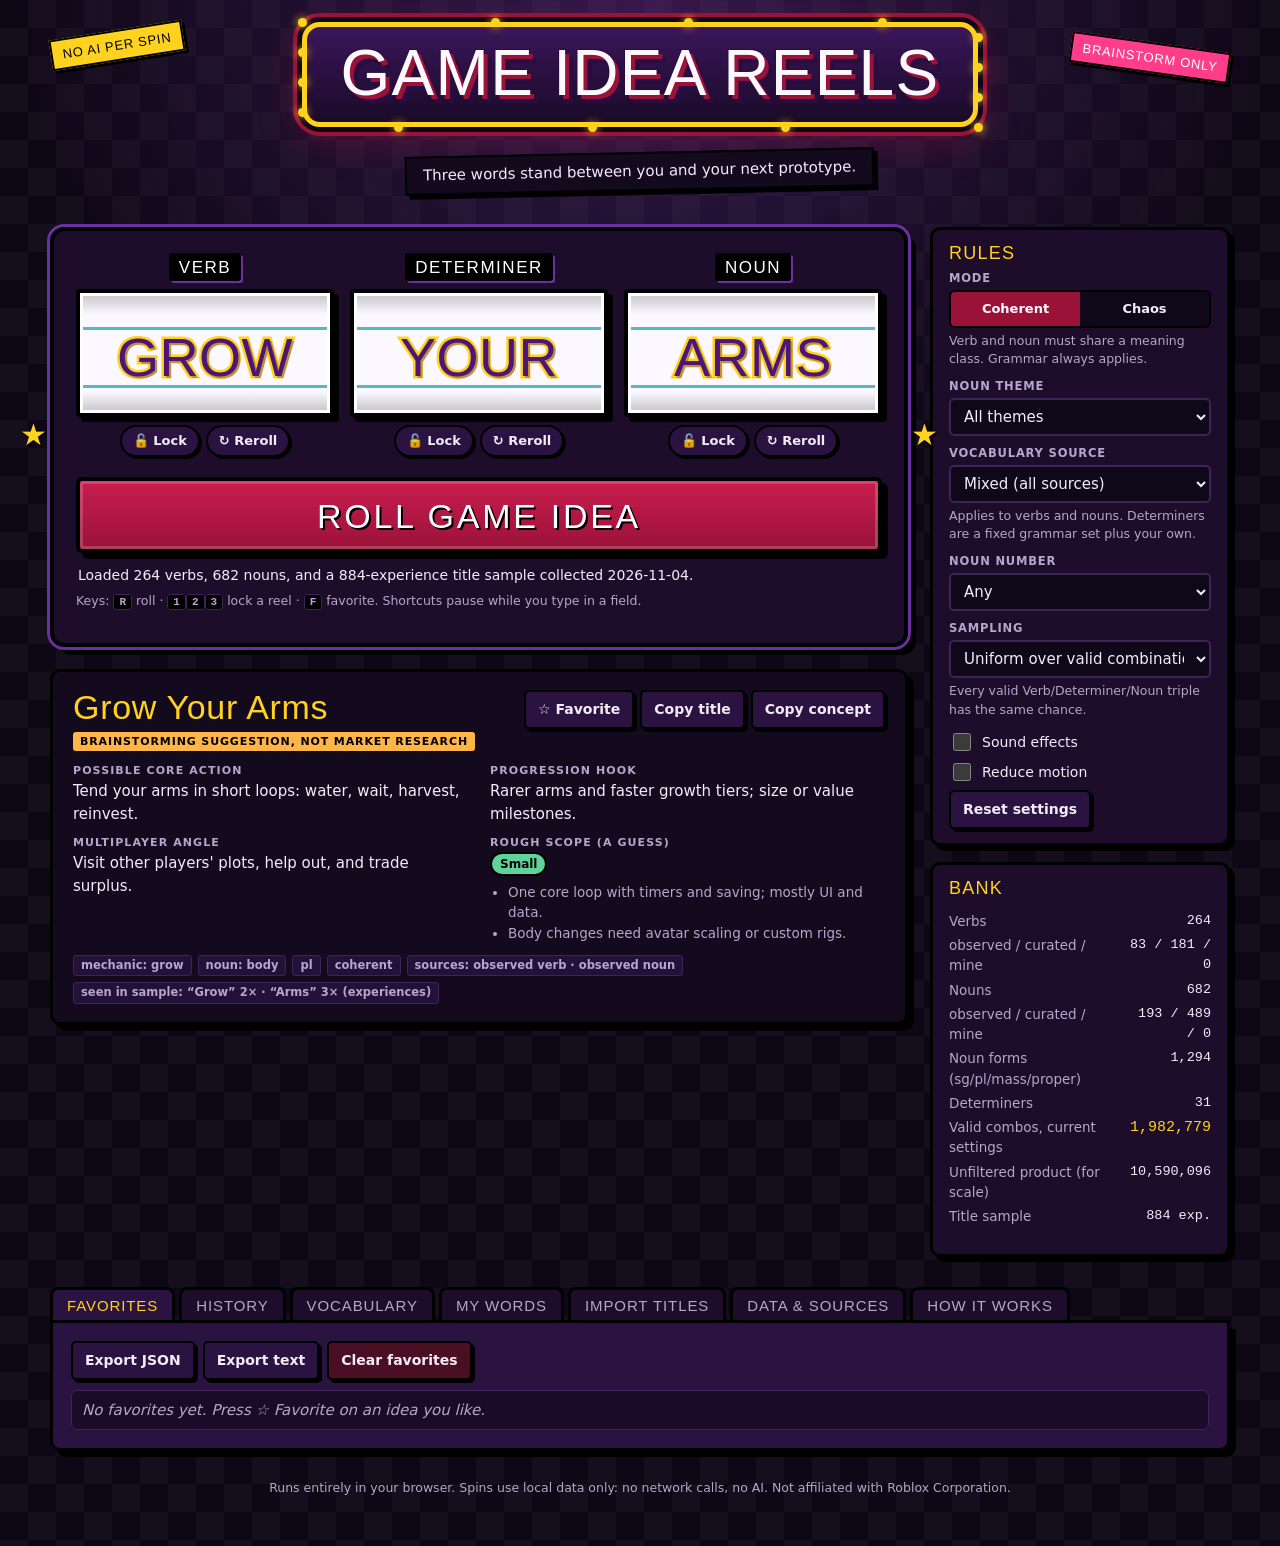
==== studio-tools/game-randomizer/index.html @ 4258e713 "Add Game Idea Reels: Roblox game idea randomizer Self-contained index.html slot machine (Verb / Dete" ====
<!doctype html>
<html lang="en">
<head>
<meta charset="utf-8">
<meta name="viewport" content="width=device-width, initial-scale=1, viewport-fit=cover">
<title>Game Idea Reels</title>
<meta name="claude:viewport-fit-sides" content="cover">
<meta name="description" content="Slot-machine brainstorming tool for Roblox game titles: Verb / Determiner / Noun, with grammar rules and a documented title sample.">
<style>
/* Layout: arcade cabinet — marquee, three ruled-paper reels, roll bar; settings rail beside it; tabbed workbench below. Single dark theme by design. */
:root{
  color-scheme: dark;
  --ink:#0e0716;        /* cabinet black */
  --plum:#1d0d2b;       /* panel */
  --plum-2:#2a1340;     /* raised panel */
  --violet:#6a2fa0;     /* border glow / reel text */
  --crimson:#9b1239;    /* roll button */
  --crimson-hi:#c81d4e;
  --gold:#ffd21f;       /* outline + stars */
  --paper:#fbf8ff;      /* reel paper */
  --rule:#55b8c4;       /* ruled lines */
  --text:#f3ecfb;
  --muted:#b7a5cc;
  --line:#3d2357;
  --ok:#5fd39a; --warn:#ffb547; --bad:#ff6b81;
  --display: Impact, Haettenschweiler, "Arial Narrow Bold", "Franklin Gothic Heavy", "Arial Black", "DejaVu Sans Condensed", sans-serif;
  --body: system-ui, -apple-system, "Segoe UI", Roboto, "Helvetica Neue", Arial, sans-serif;
  --mono: ui-monospace, SFMono-Regular, Menlo, Consolas, "Liberation Mono", monospace;
  --reel-h: 128px;
  --r: 6px;
}
*{box-sizing:border-box}
html,body{background:var(--ink)}
body{
  margin:0;color:var(--text);font:15px/1.5 var(--body);
  background-color:var(--ink);
  background-image:
    radial-gradient(ellipse 70% 45% at 50% 0%, rgba(150,70,220,.28), transparent 70%),
    conic-gradient(from 90deg at 1px 1px, transparent 90deg, transparent 0),
    repeating-conic-gradient(rgba(255,255,255,.028) 0 25%, transparent 0 50%);
  background-size:auto, auto, 56px 56px;
  padding-left:max(16px, env(safe-area-inset-left, 0px));
  padding-right:max(16px, env(safe-area-inset-right, 0px));
  padding-block:0 48px;
}
a{color:var(--gold)}
button,select,input,textarea{font:inherit;color:inherit}
:focus-visible{outline:3px solid var(--gold);outline-offset:2px}
.wrap{max-width:1180px;margin:0 auto}
.sr{position:absolute;width:1px;height:1px;overflow:hidden;clip:rect(0 0 0 0);white-space:nowrap}

/* ---------- marquee ---------- */
.marquee{position:relative;display:grid;justify-items:center;padding-top:22px;gap:10px}
.sign{
  position:relative;display:inline-grid;place-items:center;
  padding:16px 34px 18px;border:5px solid var(--gold);border-radius:18px;
  background:linear-gradient(180deg,#3a1659,#1a0b28);
  box-shadow:0 0 0 5px var(--ink),0 0 0 9px var(--crimson),0 10px 40px rgba(155,18,57,.45);
}
.bulbs{position:absolute;inset:-5px;border-radius:18px;pointer-events:none}
.bulbs i{position:absolute;width:9px;height:9px;border-radius:50%;background:var(--gold);box-shadow:0 0 8px var(--gold);animation:chase 1.2s steps(1) infinite}
.bulbs i:nth-child(odd){animation-delay:.6s}
@keyframes chase{50%{opacity:.25;box-shadow:none}}
.sign h1{
  margin:0;font:400 clamp(30px,6.4vw,64px)/.95 var(--display);letter-spacing:.02em;text-transform:uppercase;text-align:center;
  color:var(--paper);-webkit-text-stroke:2px #2a0d40;paint-order:stroke fill;
  text-shadow:4px 4px 0 var(--crimson),8px 8px 0 #2a0d40;text-wrap:balance;
}
.tagline{
  background:#140a1e;border:2px solid #000;box-shadow:4px 4px 0 #000;transform:rotate(-1.2deg);
  padding:6px 16px;font-size:15px;max-width:min(560px,100%);text-align:center
}
.sticker{
  position:absolute;font:400 13px/1 var(--display);letter-spacing:.06em;text-transform:uppercase;
  padding:7px 10px;border:2px solid #000;box-shadow:3px 3px 0 #000;color:#000;white-space:nowrap
}
.sticker.s1{left:0;top:30px;background:var(--gold);transform:rotate(-9deg)}
.sticker.s2{right:0;top:42px;background:#ff3d8b;color:#fff;transform:rotate(8deg)}
@media (max-width:760px){.sticker{display:none}}

/* ---------- main grid ---------- */
.main{display:grid;grid-template-columns:minmax(0,1fr) 300px;gap:22px;margin-top:22px;align-items:start}
@media (max-width:960px){.main{grid-template-columns:minmax(0,1fr)}}

.cabinet{
  position:relative;background:var(--plum);border:4px solid #000;border-radius:14px;
  box-shadow:0 0 0 3px var(--violet),8px 8px 0 #000;padding:22px 22px 20px;
}
.cabinet::before,.cabinet::after{content:"★";position:absolute;top:44%;font-size:30px;color:var(--gold);text-shadow:2px 2px 0 #000}
.cabinet::before{left:-34px}.cabinet::after{right:-34px}
@media (max-width:1060px){.cabinet::before,.cabinet::after{display:none}}

.reels{display:grid;grid-template-columns:repeat(3,minmax(0,1fr));gap:16px}
.reel{display:grid;gap:8px;min-width:0}
.reel-label{
  justify-self:center;font:400 17px/1 var(--display);letter-spacing:.09em;text-transform:uppercase;
  background:#000;color:#fff;padding:6px 10px 5px;border-radius:3px;box-shadow:2px 2px 0 var(--violet)
}
.window{
  position:relative;height:var(--reel-h);overflow:hidden;border:4px solid #000;border-radius:4px;
  background:
    linear-gradient(180deg,rgba(0,0,0,.22),transparent 18%,transparent 82%,rgba(0,0,0,.22)),
    linear-gradient(180deg,transparent calc(30% - 1.5px),var(--rule) calc(30% - 1.5px),var(--rule) calc(30% + 1.5px),transparent calc(30% + 1.5px),
                           transparent calc(78% - 1.5px),var(--rule) calc(78% - 1.5px),var(--rule) calc(78% + 1.5px),transparent calc(78% + 1.5px)),
    var(--paper);
  box-shadow:inset 0 0 0 3px #fff,5px 5px 0 #000;
}
.window.locked{box-shadow:inset 0 0 0 3px var(--gold),5px 5px 0 #000}
.strip{will-change:transform}
.cell{height:var(--reel-h);display:grid;place-items:center;padding:6px 10px;text-align:center;overflow:hidden}
.word{
  display:block;max-width:100%;font:400 52px/1 var(--display);text-transform:uppercase;letter-spacing:.01em;
  color:#4b1677;-webkit-text-stroke:5px var(--gold);paint-order:stroke fill;
  text-shadow:2px 2px 0 rgba(75,22,119,.35);overflow-wrap:break-word;text-wrap:balance
}
.cell.filler .word{white-space:nowrap;overflow:hidden;text-overflow:ellipsis;font-size:34px;filter:blur(.6px);opacity:.85}
.cell .note{display:block;font:600 11px/1.2 var(--body);color:#6b5a80;margin-top:4px;-webkit-text-stroke:0;letter-spacing:.04em;text-transform:uppercase}
.window.landed{animation:land .32s ease-out}
@keyframes land{30%{transform:translateY(5px)}100%{transform:none}}
.reel-tools{display:flex;gap:6px;justify-content:center;flex-wrap:wrap}
.chip-btn{
  display:inline-flex;align-items:center;gap:6px;cursor:pointer;
  background:var(--plum-2);border:2px solid #000;border-radius:999px;padding:4px 11px;font-size:13px;font-weight:600;
  box-shadow:2px 2px 0 #000
}
.chip-btn:hover:not(:disabled){background:#3a1b57}
.chip-btn[aria-pressed="true"]{background:var(--gold);color:#000}
.chip-btn:disabled{opacity:.45;cursor:not-allowed}

.roll{
  margin-top:20px;width:100%;cursor:pointer;
  font:400 clamp(22px,3.4vw,34px)/1 var(--display);letter-spacing:.08em;text-transform:uppercase;color:#fff;
  background:linear-gradient(180deg,var(--crimson-hi),var(--crimson));border:4px solid #000;border-radius:6px;
  padding:18px 12px 16px;box-shadow:inset 0 0 0 3px rgba(255,255,255,.18),6px 6px 0 #000;
  text-shadow:2px 2px 0 #000;transition:transform .08s
}
.roll:hover:not(:disabled){filter:brightness(1.1)}
.roll:active:not(:disabled){transform:translate(3px,3px);box-shadow:inset 0 0 0 3px rgba(255,255,255,.18),3px 3px 0 #000}
.roll:disabled{cursor:not-allowed;filter:grayscale(.5) brightness(.8)}
.roll.busy{animation:pulse .5s ease-in-out infinite alternate}
@keyframes pulse{to{filter:brightness(1.25)}}
.status{min-height:1.5em;margin:12px 2px 0;font-size:14px}
.status.problem{color:var(--warn)}
.status .why{color:var(--muted)}
.hint{color:var(--muted);font-size:12.5px;margin-top:6px}
kbd{font:600 11px var(--mono);background:#000;border:1px solid var(--line);border-radius:3px;padding:1px 5px}

@media (max-width:640px){
  :root{--reel-h:92px}
  .reels{grid-template-columns:minmax(0,1fr);gap:12px}
  .reel{grid-template-columns:auto minmax(0,1fr);align-items:center;column-gap:10px}
  .reel-label{grid-row:1/3;writing-mode:vertical-rl;transform:rotate(180deg);padding:10px 5px}
  .word{font-size:40px}
  .cabinet{padding:16px 14px}
}

/* ---------- concept card ---------- */
.card{
  margin-top:22px;background:#140a1e;border:3px solid #000;border-radius:10px;box-shadow:6px 6px 0 #000;padding:18px 20px;
}
.card-head{display:flex;gap:12px;align-items:flex-start;justify-content:space-between;flex-wrap:wrap}
.card h2{margin:0;font:400 clamp(24px,3.4vw,34px)/1.05 var(--display);letter-spacing:.02em;color:var(--gold);text-wrap:balance;min-width:0;overflow-wrap:anywhere}
.flag{display:inline-block;font:700 11px/1 var(--body);letter-spacing:.08em;text-transform:uppercase;color:#000;background:var(--warn);padding:4px 7px;border-radius:3px;margin-top:6px}
.actions{display:flex;gap:6px;flex-wrap:wrap}
.btn{
  cursor:pointer;background:var(--plum-2);border:2px solid #000;border-radius:5px;padding:7px 12px;font-weight:600;font-size:14px;box-shadow:3px 3px 0 #000
}
.btn:hover:not(:disabled){background:#3a1b57}
.btn:disabled{opacity:.5;cursor:not-allowed}
.btn.primary{background:var(--gold);color:#000}
.btn.danger{background:#4a0f22}
.btn[aria-pressed="true"]{background:var(--gold);color:#000}
.concept{display:grid;grid-template-columns:repeat(2,minmax(0,1fr));gap:12px 22px;margin:14px 0 0}
.concept div{min-width:0}
.concept dt{font:700 11px/1 var(--body);letter-spacing:.1em;text-transform:uppercase;color:var(--muted);margin-bottom:4px}
.concept dd{margin:0}
.scope-pill{display:inline-block;font:700 12px/1 var(--body);padding:4px 8px;border-radius:999px;border:2px solid #000;color:#000;margin-right:6px}
.scope-Small{background:var(--ok)}.scope-Medium{background:var(--warn)}.scope-Large{background:var(--bad)}
.concept ul{margin:6px 0 0;padding-left:18px;color:var(--muted);font-size:13.5px}
.tags{display:flex;gap:6px;flex-wrap:wrap;margin-top:12px}
.tag{font:600 11.5px/1 var(--body);padding:4px 7px;border-radius:3px;background:#24113a;border:1px solid var(--line);color:var(--muted)}
@media (max-width:640px){.concept{grid-template-columns:minmax(0,1fr)}}

/* ---------- side rail ---------- */
.rail{display:grid;gap:16px}
.panel{background:var(--plum);border:3px solid #000;border-radius:10px;box-shadow:5px 5px 0 #000;padding:14px 16px}
.panel h3{margin:0 0 10px;font:400 18px/1 var(--display);letter-spacing:.07em;text-transform:uppercase;color:var(--gold)}
.field{display:grid;gap:4px;margin-bottom:11px}
.field label,.field .lbl{font:700 11.5px/1.2 var(--body);letter-spacing:.07em;text-transform:uppercase;color:var(--muted)}
select,input[type=search],input[type=text],textarea{
  width:100%;background:#0f0818;border:2px solid var(--line);border-radius:5px;padding:7px 9px
}
textarea{font:13px/1.45 var(--mono);resize:vertical}
.seg{display:grid;grid-template-columns:1fr 1fr;border:2px solid #000;border-radius:6px;overflow:hidden}
.seg button{cursor:pointer;background:#0f0818;border:0;padding:7px 6px;font-weight:700;font-size:13px}
.seg button[aria-pressed="true"]{background:var(--crimson);color:#fff}
.check{display:flex;gap:8px;align-items:center;font-size:14px;margin-bottom:6px}
.check input{width:18px;height:18px;accent-color:var(--gold)}
.small{font-size:12.5px;color:var(--muted)}
.stats{display:grid;grid-template-columns:auto 1fr;gap:4px 12px;font-size:13.5px;font-variant-numeric:tabular-nums}
.stats dt{color:var(--muted)}
.stats dd{margin:0;text-align:right;font-family:var(--mono)}
.stats .big{font-size:15px;color:var(--gold)}
.notice{border-left:4px solid var(--warn);background:#2a1a10;padding:8px 10px;border-radius:4px;font-size:13px;margin-top:10px}
.notice.info{border-color:var(--rule);background:#0f2026}

/* ---------- workbench tabs ---------- */
.bench{margin-top:30px}
.tabs{display:flex;gap:4px;flex-wrap:wrap;border-bottom:3px solid #000}
.tabs button{
  cursor:pointer;background:var(--plum);border:3px solid #000;border-bottom:0;border-radius:8px 8px 0 0;
  padding:8px 14px 7px;font:400 15px/1 var(--display);letter-spacing:.06em;text-transform:uppercase;color:var(--muted)
}
.tabs button[aria-selected="true"]{background:var(--plum-2);color:var(--gold)}
.tabpanel{background:var(--plum-2);border:3px solid #000;border-top:0;border-radius:0 0 10px 10px;padding:18px;box-shadow:6px 6px 0 #000}
.tabpanel h4{margin:16px 0 8px;font:400 17px/1.1 var(--display);letter-spacing:.05em;text-transform:uppercase;color:var(--gold)}
.tabpanel h4:first-child{margin-top:0}
.tabpanel p{max-width:72ch}
.row{display:flex;gap:8px;flex-wrap:wrap;align-items:center}
.list{list-style:none;margin:10px 0 0;padding:0;display:grid;gap:6px}
.list li{display:flex;gap:10px;align-items:center;justify-content:space-between;background:#1a0c29;border:1px solid var(--line);border-radius:6px;padding:8px 10px;flex-wrap:wrap}
.list .t{font:400 18px/1.15 var(--display);letter-spacing:.02em;min-width:0;overflow-wrap:anywhere}
.list .meta{font-size:12px;color:var(--muted)}
.empty{color:var(--muted);font-style:italic}
.tablewrap{overflow-x:auto;margin-top:10px;border:1px solid var(--line);border-radius:6px}
table{border-collapse:collapse;width:100%;font-size:13.5px}
th,td{text-align:left;padding:6px 9px;border-bottom:1px solid var(--line);vertical-align:top}
th{position:sticky;top:0;background:#1a0c29;font-size:11.5px;letter-spacing:.07em;text-transform:uppercase;color:var(--muted)}
td.num{text-align:right;font-variant-numeric:tabular-nums;font-family:var(--mono)}
.badge{display:inline-block;font:700 10.5px/1 var(--body);letter-spacing:.06em;text-transform:uppercase;padding:3px 6px;border-radius:3px;border:1px solid #000;white-space:nowrap}
.b-observed{background:var(--rule);color:#000}
.b-curated{background:#cdb8ff;color:#000}
.b-custom{background:#ff8fc0;color:#000}
details summary{cursor:pointer;color:var(--gold)}
details ol{margin:6px 0;padding-left:20px;font-size:12.5px;color:var(--muted)}
.grid3{display:grid;grid-template-columns:repeat(3,minmax(0,1fr));gap:14px}
@media (max-width:820px){.grid3{grid-template-columns:minmax(0,1fr)}}
.mono{font-family:var(--mono);font-size:12.5px}
pre.mono{white-space:pre-wrap;background:#0f0818;border:1px solid var(--line);border-radius:6px;padding:10px;overflow-x:auto;margin:8px 0}
.kv{display:grid;grid-template-columns:minmax(120px,auto) minmax(0,1fr);gap:4px 14px;font-size:14px}
.kv dt{color:var(--muted)}
.kv dd{margin:0;min-width:0;overflow-wrap:anywhere}

dialog{background:var(--plum-2);color:var(--text);border:3px solid #000;border-radius:10px;box-shadow:8px 8px 0 #000;width:min(720px,calc(100vw - 32px));padding:18px}
dialog::backdrop{background:rgba(5,2,10,.7)}
.toast{
  position:fixed;left:50%;bottom:calc(18px + env(safe-area-inset-bottom,0px));transform:translateX(-50%);
  background:var(--gold);color:#000;font-weight:700;padding:9px 16px;border:3px solid #000;border-radius:6px;box-shadow:4px 4px 0 #000;z-index:20;max-width:calc(100vw - 32px)
}
footer{margin-top:28px;color:var(--muted);font-size:12.5px;text-align:center}

@media (prefers-reduced-motion: reduce){
  .bulbs i,.roll.busy,.window.landed{animation:none}
}
body.reduce-motion .bulbs i,body.reduce-motion .roll.busy,body.reduce-motion .window.landed{animation:none}
</style>
</head>
<body>
<div class="wrap">

<header class="marquee">
  <span class="sticker s1">No AI per spin</span>
  <span class="sticker s2">Brainstorm only</span>
  <div class="sign">
    <div class="bulbs" id="bulbs" aria-hidden="true"></div>
    <h1>Game Idea Reels</h1>
  </div>
  <p class="tagline">Three words stand between you and your next prototype.</p>
</header>

<div class="main">
  <section aria-labelledby="machine-h">
    <h2 id="machine-h" class="sr">Slot machine</h2>
    <div class="cabinet">
      <div class="reels" id="reels"></div>
      <button class="roll" id="roll" type="button">Roll game idea</button>
      <p class="status" id="status" role="status" aria-live="polite"></p>
      <p class="hint">Keys: <kbd>R</kbd> roll · <kbd>1</kbd><kbd>2</kbd><kbd>3</kbd> lock a reel · <kbd>F</kbd> favorite. Shortcuts pause while you type in a field.</p>
    </div>

    <article class="card" id="card" aria-labelledby="idea-title">
      <div class="card-head">
        <div style="min-width:0">
          <h2 id="idea-title">—</h2>
          <span class="flag">Brainstorming suggestion, not market research</span>
        </div>
        <div class="actions">
          <button class="btn" id="fav" type="button" aria-pressed="false">☆ Favorite</button>
          <button class="btn" id="copy-title" type="button">Copy title</button>
          <button class="btn" id="copy-card" type="button">Copy concept</button>
        </div>
      </div>
      <dl class="concept" id="concept"></dl>
      <div class="tags" id="tags"></div>
    </article>
  </section>

  <aside class="rail" aria-label="Settings">
    <div class="panel">
      <h3>Rules</h3>
      <div class="field">
        <span class="lbl" id="mode-l">Mode</span>
        <div class="seg" role="group" aria-labelledby="mode-l">
          <button type="button" id="mode-coherent" aria-pressed="true">Coherent</button>
          <button type="button" id="mode-chaos" aria-pressed="false">Chaos</button>
        </div>
        <span class="small" id="mode-help"></span>
      </div>
      <div class="field">
        <label for="f-theme">Noun theme</label>
        <select id="f-theme"></select>
      </div>
      <div class="field">
        <label for="f-source">Vocabulary source</label>
        <select id="f-source">
          <option value="mixed">Mixed (all sources)</option>
          <option value="observed">Observed in title sample</option>
          <option value="curated">Curated only</option>
          <option value="custom">My words only</option>
        </select>
        <span class="small">Applies to verbs and nouns. Determiners are a fixed grammar set plus your own.</span>
      </div>
      <div class="field">
        <label for="f-number">Noun number</label>
        <select id="f-number">
          <option value="any">Any</option>
          <option value="sg">Singular (incl. proper names)</option>
          <option value="pl">Plural</option>
          <option value="mass">Uncountable (mass)</option>
        </select>
      </div>
      <div class="field">
        <label for="f-weight">Sampling</label>
        <select id="f-weight">
          <option value="uniform">Uniform over valid combinations</option>
          <option value="observed">Weighted by observed frequency</option>
        </select>
        <span class="small" id="weight-help"></span>
      </div>
      <label class="check"><input type="checkbox" id="f-sound"> Sound effects</label>
      <label class="check"><input type="checkbox" id="f-motion"> Reduce motion</label>
      <button class="btn" id="reset" type="button">Reset settings</button>
      <div id="lock-notes"></div>
    </div>

    <div class="panel">
      <h3>Bank</h3>
      <dl class="stats" id="stats"></dl>
    </div>
  </aside>
</div>

<section class="bench" aria-label="Workbench">
  <div class="tabs" role="tablist" id="tabs">
    <button role="tab" type="button" id="tab-favorites" aria-controls="p-favorites" aria-selected="true">Favorites</button>
    <button role="tab" type="button" id="tab-history" aria-controls="p-history" aria-selected="false">History</button>
    <button role="tab" type="button" id="tab-vocab" aria-controls="p-vocab" aria-selected="false">Vocabulary</button>
    <button role="tab" type="button" id="tab-words" aria-controls="p-words" aria-selected="false">My words</button>
    <button role="tab" type="button" id="tab-import" aria-controls="p-import" aria-selected="false">Import titles</button>
    <button role="tab" type="button" id="tab-data" aria-controls="p-data" aria-selected="false">Data &amp; sources</button>
    <button role="tab" type="button" id="tab-rules" aria-controls="p-rules" aria-selected="false">How it works</button>
  </div>

  <div class="tabpanel" role="tabpanel" id="p-favorites" aria-labelledby="tab-favorites">
    <div class="row">
      <button class="btn" type="button" id="exp-fav-json">Export JSON</button>
      <button class="btn" type="button" id="exp-fav-txt">Export text</button>
      <button class="btn danger" type="button" id="clear-fav">Clear favorites</button>
    </div>
    <ul class="list" id="fav-list"></ul>
  </div>

  <div class="tabpanel" role="tabpanel" id="p-history" aria-labelledby="tab-history" hidden>
    <div class="row"><button class="btn danger" type="button" id="clear-hist">Clear history</button><span class="small">Keeps your last 40 rolls.</span></div>
    <ul class="list" id="hist-list"></ul>
  </div>

  <div class="tabpanel" role="tabpanel" id="p-vocab" aria-labelledby="tab-vocab" hidden>
    <div class="row">
      <input type="search" id="v-search" placeholder="Search words, classes, themes…" aria-label="Search vocabulary" style="max-width:320px">
      <select id="v-reel" aria-label="Reel" style="max-width:160px">
        <option value="all">All reels</option><option value="verb">Verbs</option><option value="det">Determiners</option><option value="noun">Nouns</option>
      </select>
      <select id="v-src" aria-label="Source" style="max-width:180px">
        <option value="all">All sources</option><option value="observed">Observed</option><option value="curated">Curated</option><option value="custom">My words</option>
      </select>
      <span class="small" id="v-count"></span>
    </div>
    <div class="tablewrap" style="max-height:560px;overflow:auto">
      <table>
        <thead><tr><th>Word</th><th>Reel</th><th>Source</th><th>Grammar &amp; tags</th><th>Seen in</th></tr></thead>
        <tbody id="v-body"></tbody>
      </table>
    </div>
  </div>

  <div class="tabpanel" role="tabpanel" id="p-words" aria-labelledby="tab-words" hidden>
    <p>One entry per line. A plain word works. Add <span class="mono">|</span>-separated options to control grammar. A line with the same text as a built-in entry replaces that entry's rules, which is how you edit the built-in rules.</p>
    <div class="grid3">
      <div class="field"><label for="c-verbs">Verbs</label><textarea id="c-verbs" rows="9" placeholder="Juggle | o=item,food&#10;Escape From | p=from | o=place"></textarea></div>
      <div class="field"><label for="c-dets">Determiners</label><textarea id="c-dets" rows="9" placeholder="Seven | n=pl&#10;Every Single | n=sg"></textarea></div>
      <div class="field"><label for="c-nouns">Nouns</label><textarea id="c-nouns" rows="9" placeholder="Llama Farm | c=business,place | t=animals&#10;Cactus | pl=Cacti | c=plant&#10;Hour | an&#10;Mars | k=p | c=place"></textarea></div>
    </div>
    <div class="row">
      <button class="btn primary" type="button" id="c-save">Save my words</button>
      <button class="btn" type="button" id="c-export">Export word bank JSON</button>
      <label class="btn" for="c-import-file" style="display:inline-block">Import word bank JSON</label>
      <input type="file" id="c-import-file" accept=".json,application/json" class="sr">
      <button class="btn danger" type="button" id="c-clear">Clear my words</button>
    </div>
    <div id="c-report"></div>
    <h4>Line options</h4>
    <div class="tablewrap"><table>
      <thead><tr><th>Reel</th><th>Option</th><th>Meaning</th><th>Example</th></tr></thead>
      <tbody>
        <tr><td>Verb</td><td class="mono">o=</td><td>Noun classes the verb makes sense with (Coherent mode). Default: any.</td><td class="mono">Feed | o=animal,monster</td></tr>
        <tr><td>Verb</td><td class="mono">p=</td><td>Preposition already inside the phrase (shown in the browser).</td><td class="mono">Escape From | p=from</td></tr>
        <tr><td>Verb</td><td class="mono">m=</td><td>Concept-card mechanic (see How it works).</td><td class="mono">Bake | m=cook</td></tr>
        <tr><td>Det.</td><td class="mono">n=</td><td>Noun numbers it accepts: sg, pl, mass. Default: sg,pl,mass.</td><td class="mono">Seven | n=pl</td></tr>
        <tr><td>Noun</td><td class="mono">c=</td><td>Semantic classes. Default: any (fits every verb).</td><td class="mono">Kraken | c=monster</td></tr>
        <tr><td>Noun</td><td class="mono">k=</td><td>Kind: c count (default), m mass, p proper name, pl plural-only.</td><td class="mono">Lava | k=m</td></tr>
        <tr><td>Noun</td><td class="mono">pl=</td><td>Irregular plural.</td><td class="mono">Goose | pl=Geese</td></tr>
        <tr><td>Noun</td><td class="mono">d=</td><td>Only these determiners (keys, e.g. the, none, your).</td><td class="mono">Moon | k=p | d=the</td></tr>
        <tr><td>Noun</td><td class="mono">an / a</td><td>Force "An" or "A" when spelling misleads.</td><td class="mono">Hour | an</td></tr>
        <tr><td>Noun</td><td class="mono">t=</td><td>Themes for the theme filter.</td><td class="mono">Taco | t=food</td></tr>
      </tbody>
    </table></div>
  </div>

  <div class="tabpanel" role="tabpanel" id="p-import" aria-labelledby="tab-import" hidden>
    <p>Load a CSV of Roblox experience titles to find candidate words. Titles alone can't tell a verb from a noun, so every candidate waits for your review before it joins <b>My words</b>.</p>
    <div class="kv">
      <dt>Required column</dt><dd class="mono">title</dd>
      <dt>Optional columns</dt><dd class="mono">universe_id, place_id, playing, visits, source, collected_at, url</dd>
      <dt>Duplicates</dt><dd>Rows are merged by <span class="mono">universe_id</span>; rows without one fall back to the title in lowercase with symbols removed.</dd>
    </div>
<pre class="mono">title,universe_id,playing,source,collected_at
"Example Farm Simulator",1234567890,1500,format-example,2026-11-04
"Example Tower Escape",,,"format-example",2026-11-04</pre>
    <p class="small">The rows above show the format only. They are not real experiences. A collector JSON file (<span class="mono">game-idea-reels/observed-sample@1</span>) is also accepted and can replace the built-in observed sample.</p>
    <div class="row">
      <label class="btn" for="i-file">Choose CSV or JSON file</label>
      <input type="file" id="i-file" accept=".csv,.json,text/csv,application/json" class="sr">
      <span class="small">or paste CSV below</span>
    </div>
    <textarea id="i-paste" rows="5" aria-label="Paste CSV" placeholder="title,universe_id&#10;..." style="margin-top:8px"></textarea>
    <div class="row" style="margin-top:8px"><button class="btn primary" type="button" id="i-parse">Find candidate words</button></div>
    <div id="i-out"></div>
  </div>

  <div class="tabpanel" role="tabpanel" id="p-data" aria-labelledby="tab-data" hidden>
    <div id="data-out"></div>
  </div>

  <div class="tabpanel" role="tabpanel" id="p-rules" aria-labelledby="tab-rules" hidden>
    <div id="rules-out"></div>
  </div>
</section>

<footer>Runs entirely in your browser. Spins use local data only: no network calls, no AI. Not affiliated with Roblox Corporation.</footer>
</div>

<dialog id="dlg" aria-labelledby="dlg-h">
  <h3 id="dlg-h" style="margin:0 0 10px;font:400 20px/1 var(--display);letter-spacing:.05em;text-transform:uppercase;color:var(--gold)">Export</h3>
  <textarea id="dlg-text" rows="14" readonly aria-label="Export contents"></textarea>
  <div class="row" style="margin-top:10px;justify-content:flex-end">
    <button class="btn" type="button" id="dlg-copy">Copy</button>
    <button class="btn" type="button" id="dlg-dl">Download file</button>
    <button class="btn primary" type="button" id="dlg-close">Close</button>
  </div>
  <p class="small" style="margin:8px 0 0">Downloads work when the page is opened from a file or a normal website. Some embedded previews block them; use Copy there.</p>
</dialog>
<div class="toast" id="toast" hidden></div>

<!-- Observed title sample. Replace with collector/embed.py; do not hand-edit. -->
<script id="sample-data" type="application/json">{"format":"game-idea-reels/sample@1","collected_at":"2026-11-04T03:27:08+00:00","collection_started_at":"2026-11-04T03:26:37+00:00","method":"All non-empty Discover sorts returned by explore-api get-sorts for one anonymous session (default device/country), paged until no next token. Sponsored placements removed. Deduplicated by universe ID. Details added from games.roblox.com/v1/games.","sources":[{"name":"Roblox Discover sorts (explore-api get-sorts, undocumented)","url":"https://apis.roblox.com/explore-api/v1/get-sorts"},{"name":"Roblox Games API v1 (legacy)","url":"https://games.roblox.com/v1/games"}],"metrics":{"chart_player_count":"current players reported by the chart at collection time (snapshot)","playing":"current players reported by Games API at enrichment time (snapshot)","visits":"all-time total visits; NOT current popularity"},"sponsored_skipped":0,"sorts":[{"sortId":"top-trending","name":"Top Trending","games":99},{"sortId":"up-and-coming","name":"Up-and-Coming","games":96},{"sortId":"top-playing-now","name":"Top Playing Now","games":99},{"sortId":"fun-with-friends","name":"Fun with Friends","games":87},{"sortId":"top-revisited","name":"Top Revisited","games":90},{"sortId":"top-earning","name":"Top Earning","games":96},{"sortId":"top-paid-access","name":"Top Paid Access","games":78},{"sortId":"top-rated","name":"Top Rated","games":100},{"sortId":"most-popular","name":"Most Popular","games":98},{"sortId":"trending-music-experiences","name":"Trending Music Experiences","games":16},{"sortId":"trending-in-rpg","name":"Trending in RPG","games":29},{"sortId":"trending-in-sports-and-racing","name":"Trending in Sports & Racing","games":30},{"sortId":"trending-in-shooter","name":"Trending in Shooter","games":28},{"sortId":"trending-in-action","name":"Trending in Action","games":48},{"sortId":"trending-in-adventure","name":"Trending in Adventure","games":30},{"sortId":"trending-in-entertainment","name":"Trending in Entertainment","games":27},{"sortId":"trending-in-obby-and-platformer","name":"Trending in Obby & Platformer","games":29},{"sortId":"trending-in-party-and-casual","name":"Trending in Party & Casual","games":29},{"sortId":"trending-in-puzzle","name":"Trending in Puzzle","games":28},{"sortId":"trending-in-roleplay-and-avatar-sim","name":"Trending in Roleplay & Avatar Sim","games":29},{"sortId":"trending-in-shopping","name":"Trending in Shopping","games":29},{"sortId":"trending-in-simulation","name":"Trending in Simulation","games":92},{"sortId":"trending-in-strategy","name":"Trending in Strategy","games":30},{"sortId":"trending-in-survival","name":"Trending in Survival","games":40},{"sortId":"more-when-you-subscribe","name":"More When You Subscribe","games":93},{"sortId":"learning-and-explore","name":"Learn & Explore","games":58}],"fields":["universe_id","title","playing","visits","genre","charts[sortIndex,rank]","root_place_id"],"rows":[[10563114921,"Steal An Egg",512141,10357154885,"Simulation",[[2,1],[5,14],[8,8],[21,64]],107778070777162],[1686885941,"Brookhaven 🏡RP",234236,89194842368,"Roleplay & Avatar Sim",[[2,2],[3,14],[8,25],[19,21]],4924922222],[994732206,"[🎃] Blox Fruits",165867,65259868336,"RPG",[[2,3],[4,16],[5,3],[8,9],[10,1]],2753915549],[66654135,"Murder Mystery 2",147754,32066692506,"Survival",[[2,4],[3,38],[5,8],[8,5],[23,22]],142823291],[383310974,"[🎃] Adopt Me!",111459,45314496277,"Roleplay & Avatar Sim",[[2,5],[4,31],[5,6],[8,6],[19,19],[24,1]],920587237],[10765288803,"Break and Steal an Egg",94537,336719210,"Simulation",[[2,6],[7,100],[21,91]],114326934417838],[6035872082,"RIVALS",90710,19135286313,"Shooter",[[2,7],[4,78],[5,2],[8,4],[12,16]],17625359962],[3183403065,"[☀️UPD 21🏖️] Anime Adventures",78711,2560569885,"Strategy",[[0,3],[2,8],[4,2],[5,1],[8,12],[22,1]],8304191830],[3508322461,"[🎃] Jujutsu Shenanigans",74872,7866697199,"Action",[[2,9],[3,55],[4,44],[5,13],[8,1],[13,27]],9391468976],[7529591378,"[ALPHA] Practical Basketball",73961,113741838,"Sports & Racing",[[0,2],[2,10],[5,4],[8,10],[11,1]],80681221431821],[7326934954,"99 Nights in the Forest 🔦",71369,30396993598,"Survival",[[2,11],[5,57],[8,29],[23,26]],79546208627805],[10771421858,"DONT SPLASH",62205,177856692,"Obby & Platformer",[[0,1],[1,3],[2,12],[5,86],[8,2]],119958473240233],[6701277882,"[👻UPD] Fish It! 🐟",59309,4813899978,"Simulation",[[2,13]],121864768012064],[10766972131,"[🎃] Throw Food For Animals",57571,49235428,"Simulation",[[0,15],[2,15],[8,95],[21,11]],120219252362013],[7219654364,"[💀DUELS] Murderers VS Sheriffs",57110,2042645453,"Action",[[2,14],[13,14]],135856908115931],[5750914919,"Fisch 🎸 [VENUE ENCORE]",56278,5101790464,"Simulation",[[2,16],[4,35],[5,11],[8,14],[21,1]],16732694052],[5569032992,"🎃 Dandy's World [ALPHA]",56147,7870070722,"Survival",[[2,17],[4,60],[5,22],[8,13],[23,23]],16116270224],[2711375305,"Catalog Avatar Creator",55380,8244218586,"Shopping",[[2,18],[3,48],[4,87],[8,3],[20,1],[24,67]],7041939546],[3808081382,"[HALLOWEEN] The Strongest Battlegrounds",53980,19575718281,"Action",[[2,19],[3,60],[4,24],[5,21],[8,7],[13,1]],10449761463],[3317771874,"🎃 [MINIGAMES] Pet Simulator 99! 👻",45282,2696295635,"Simulation",[[2,20],[4,82],[5,15],[8,73],[21,10],[24,2]],8737899170],[5203828273,"[🎃] Dress To Impress",42001,11296423944,"Roleplay & Avatar Sim",[[2,21],[5,25],[8,15],[19,20]],15101393044],[4658598196,"[UPDATE 5] Attack on Titan Revolution",41273,1191963844,"RPG",[[0,4],[2,22],[4,17],[5,7],[8,17],[10,2]],13379208636],[7709344486,"[💀] Steal a Brainrot",39827,74331256096,"Simulation",[[2,23],[5,41],[8,51],[21,66]],109983668079237],[10708913337,"[🎉UPD 11] Anime Dice",38521,161345766,"Simulation",[[2,24],[5,85],[7,3],[21,84]],113290951185459],[6739698191,"[WEEK 2 🎃 x BUTCHER] Violence District",37428,1679464685,"Survival",[[2,25],[3,29],[4,54],[5,71],[8,48],[23,4]],93978595733734],[6931042565,"[UPD] Volleyball Legends",35716,4085912452,"Sports & Racing",[[2,26],[4,75],[5,23],[8,21],[11,13]],73956553001240],[5361032378,"Sol's RNG [ Halloween Event 🎃]",34897,2271042230,"Simulation",[[2,27],[4,10],[5,18],[8,68],[21,7]],15532962292],[10629695169,"✨Tap Simulator REBORN",32426,38502577,"Simulation",[[2,29],[3,34],[5,20],[21,68]],72858262610964],[10155360168,"Illegal Soccer",32153,279879769,"Sports & Racing",[[2,28],[3,81],[5,96],[8,40],[11,14]],126987974021910],[3647333358,"[🎃HLWN🎃] Evade ",27975,9432205525,"Survival",[[2,30],[5,63],[8,22],[23,3],[24,6]],9872472334],[601130232,"Bee Swarm Simulator",27877,4643093347,"Simulation",[[2,31],[4,51],[5,54],[8,54],[21,6]],1537690962],[6331902150,"Forsaken",26981,5901496897,"Survival",[[2,32],[3,61],[5,82],[8,33],[23,24]],18687417158],[10764627709,"[BOSS🎃] Huss Valley",22402,239733753,"Action",[[2,33],[3,70],[5,52],[8,19],[13,29]],107535308163741],[10770933473,"[🌍UPD] +1 Anime Eyes",21717,13341135,"Simulation",[[0,21],[1,27],[2,35],[5,93],[8,81],[21,15]],97617452700163],[10769315427,"[🎃] Steal A Pet And Ride It!",21562,21848866,"Simulation",[[0,80],[1,70],[2,34],[21,44]],95168737547508],[3240075297,"Berry Avenue 🏠 RP",21344,8937231695,"Roleplay & Avatar Sim",[[2,36],[3,68],[19,24]],8481844229],[10769957062,"Bug Evolution [🕷️]",20890,16581960,"Survival",[[0,6],[1,4],[2,37],[3,79],[5,39],[8,20],[23,1]],70650894743738],[6765805766,"BlockSpin 🔪 [HALLOWEEN UPDATE!]",19400,1327631153,"Action",[[2,39],[24,3]],104715542330896],[4839802560,"LifeTogether 🏠 RP ",19169,4097900315,"Roleplay & Avatar Sim",[[2,38],[3,19],[19,25],[24,10]],13967668166],[184199275,"[🥇SEASONS] NFL Universe Football",18766,1019163107,"Sports & Racing",[[2,40],[5,68],[8,42],[11,15],[24,18]],2338325648],[2668101271,"Fling Things and People",18747,3703214264,"Simulation",[[2,41],[3,17],[21,25]],6961824067],[5995470825,"[🔥UPD] Hypershot",18220,1407930013,"Shooter",[[2,42],[5,29],[8,47],[12,18],[24,11]],17516596118],[372226183,"Flee the Facility",18128,6136636352,"Survival",[[2,44],[3,33],[8,36],[23,27]],893973440],[10768284407,"🛡️[S1] Bike Universe",17952,64901247,"Simulation",[[2,43],[5,48],[8,31],[21,65]],98628861455414],[10771997908,"+1 Spider Arm🕷️",17810,24849086,"Simulation",[[0,9],[1,8],[2,45],[8,35],[21,4]],117734411290994],[1176784616,"Tower Defense Simulator",17795,5062547126,"Strategy",[[2,46],[4,28],[5,12],[8,26],[22,2],[24,4]],3260590327],[10769464063,"[🎃] +1 Venom Evolution",17507,37345020,"Simulation",[[1,59],[2,47],[21,26]],116448925875915],[1831550657,"🎃 Creatures of Sonaria 🍬 Survive Kaiju Animals",17038,2288510091,"Roleplay & Avatar Sim",[[2,50],[3,47],[4,69],[5,19],[8,45],[19,1]],5233782396],[1202096104,"Driving Empire [🎃HALLOWEEN EVENT🎃]",17009,3413151156,"Simulation",[[2,49],[5,60],[8,89],[21,16]],3351674303],[10770593871,"[UPD] Realistic Ragdoll Engine 🩸",17002,27549529,"Simulation",[[0,10],[1,35],[2,48],[8,30],[21,5]],81230874545623],[10769384180,"Fake an Egg",16587,57628516,"Simulation",[[2,52],[21,34]],97289366402005],[2619619496,"[👻Rereleases] BedWars",16315,11823531291,"Action",[[2,51],[4,67],[5,61],[8,27],[13,28]],6872265039],[10770605947,"Ragdoll Reality 🩸",15998,42061831,"Simulation",[[1,92],[2,54],[21,72]],127932298993998],[10766620257,"[🏰] Bike For Egg!",15623,47131776,"Simulation",[[2,53]],74023858073178],[10769851460,"Criminal Simulator 💰 [ALPHA]",15463,10257342,"Simulation",[[0,7],[1,12],[2,55],[5,91],[8,34],[21,3]],83048653078891],[10762636904,"[💰X2] Cameraman Tower Defense",15341,79431115,"Strategy",[[2,56],[4,79],[5,74],[7,99],[22,19]],132929771812494],[88070565,"[🛁] Welcome to Bloxburg ",15224,10155381090,"Roleplay & Avatar Sim",[[2,57],[5,33],[8,28],[19,22],[24,13]],185655149],[7554119808,"🛍️ My Avatar!",14969,496435042,"Shopping",[[2,58],[20,2]],75387700043737],[10769835283,"[UPD4 💀] Depth Incremental",14822,4790710,"Simulation",[[0,36],[1,15],[2,59],[21,20]],119101118479978],[578392296,"ABA",14737,1377073420,"Action",[[2,60],[4,5],[5,17],[8,18],[13,2]],1458767429],[7018190066,"[👻EVENT] Dead Rails ",14252,6640751397,"Adventure",[[2,61],[14,21]],116495829188952],[10767537135,"Evermore High 🦢",14024,6454378,"Roleplay & Avatar Sim",[[0,29],[2,62],[19,4]],138636753681976],[8178086002,"[🎃] Lethal Ape Experience",13851,149505139,"Survival",[[2,64]],117713779364528],[4949420752,"Realistic Street Soccer",13764,1766478565,"Sports & Racing",[[2,63],[11,10]],14315258385],[10222476236,"🎃 Catalog Avatar Runway",13548,71363555,"Roleplay & Avatar Sim",[[2,65],[3,63],[19,7]],97577741629233],[2440500124,"DOORS 🍬🍭",13547,7999881902,"Survival",[[2,66],[5,55],[8,23],[23,25]],6516141723],[10771155665,"Ragdoll Sandbox",13341,5794618,"Simulation",[[0,43],[1,9],[2,67]],113398609378596],[10768383600,"[💉INJECTIONS] Ragdoll Playground",13255,11069225,"Simulation",[[0,5],[1,7],[2,69],[8,16],[21,2]],106521346673466],[10767380385,"[CH2] Sell Fries! [Anomaly] 🍟",13203,98027110,"Survival",[[2,68],[23,36]],94891079210424],[10148749921,"Animal Hospital (Anomaly) 🧪",13123,2503744911,"Survival",[[2,70],[5,94],[8,83],[23,11]],78515283254292],[7008097940,"[🎃] Ink Game",13009,3378339864,"Party & Casual",[[2,71],[17,3]],99567941238278],[10765490774,"[🎃]Climb For Animals Eggs🥚",12813,79785983,"Simulation",[[2,72]],85738654635245],[10057403337,"[🔥NEW CASE] Deagle Arena",12151,285981899,"Shooter",[[0,79],[2,73],[12,8]],84556640895285],[10740316645,"⛏️ My Anime Mine",12002,26236044,"Simulation",[[2,74],[5,75],[21,88]],79389059854988],[7436755782,"[🎃] Grow a Garden 🌶️",11894,36006094423,"Simulation",[[2,75],[21,29]],126884695634066],[2936053166,"[🎃] Squid Game X",11789,2350522772,"Party & Casual",[[2,76],[17,21]],7554888362],[10768172922,"RoWorld [World PvP]",11776,88347487,"Strategy",[[2,77],[8,58],[22,17]],137151641329864],[10769634720,"PINKIE PROMISE [HORROR]",11684,12997722,"Adventure",[[1,31],[2,78],[8,49],[14,1]],75815532269840],[9978329815,"Mukbang Game [Testing]🦇!",11533,571543783,"All",[[2,79]],74188431054457],[4777817887,"Blade Ball",11224,6524508297,"Action",[[2,80],[3,87],[5,10],[8,37],[13,30],[24,84]],13772394625],[10772066587,"[CLASS] MALAM SAMA OPAH ",11128,9694207,"Survival",[[2,81]],91246277860636],[648454481,"[🎃HALLOWEEN PT 3] Grand Piece Online",10975,1344649040,"RPG",[[2,82],[4,39],[5,16],[10,3],[24,17]],1730877806],[9534705677,"[🔥New Secret] Sniper Arena",10916,357135708,"Shooter",[[2,85],[5,24],[8,41],[12,17]],122446657157717],[10261267004,"[🎃] Storage Hunters: Open World",10902,145033759,"Simulation",[[2,84],[3,80],[5,43],[21,78]],98800969324557],[9584852943,"+1 Speed Keyboard Escape | Candy & Chocolate",10889,6649311094,"Simulation",[[2,83],[7,39],[21,83]],95082159892680],[10769149947,"صيد الضبّان",10676,40367487,"Simulation",[[2,87]],82347957379349],[10460801145,"TROLL Hug Tower",10649,263980022,"Obby & Platformer",[[2,86]],103037106396302],[6325068386,"[ZENTETSU⚡] Blue Lock: Rivals",10576,5027601313,"Sports & Racing",[[2,88],[7,52],[11,23]],18668065416],[10771507608,"🧸 My Small Business",10523,19363032,"Simulation",[[0,59],[1,76],[2,89],[21,33]],136468592163527],[10767012496,"[PT.2🎃] Turbo Soccer : Beta 1.0",10503,144049465,"Sports & Racing",[[2,90],[11,21]],101880234193261],[10685282333,"Ball VS Ball [RANKED]",10471,185951994,"Party & Casual",[[2,92],[8,44],[17,17]],96510596525082],[10733617110,"[👁️‍🗨️MIMIC] Scary Baboon Reimagined",10452,11445317,"Survival",[[2,91]],93660722909304],[10766468833,"Cut a Rock",10351,4402415,"Simulation",[[2,94]],113742027864370],[10769543742,"Backseat Rally",10349,61832798,"All",[[1,32],[2,95],[8,32]],94278659624110],[703124385,"Tower of Hell",10254,29346507093,"Obby & Platformer",[[2,93],[8,24],[16,18]],1962086868],[10770466814,"[🎃] Clean the Moon!",10193,4360137,"Simulation",[[0,13],[1,6],[2,97],[8,46],[21,8]],76678170614451],[1516533665,"Piggy [X2 SEASON XP]",10124,14450854914,"Survival",[[2,96],[8,77],[23,8]],4623386862],[9294074907,"[FPS] One Tap",9915,661472780,"Shooter",[[12,27]],90568084448279],[10769543567,"Cat Battles 🐾",9894,111269043,"Action",[[2,98],[3,36],[13,37]],130906410042392],[10770699460,"Raise The Biggest Family",9807,12074662,"Roleplay & Avatar Sim",[[0,57],[1,42],[2,99],[19,6]],89537559330901],[4723764956,"🎥My Movie",9792,622415595,"Entertainment",[[15,20]],13600218266],[6521100398,"Dreamville 🏡 RP [Pets! 😺]",9495,399812071,"Roleplay & Avatar Sim",[[3,39],[8,63],[19,16]],74395953411817],[10770628276,"Sell a Million Sushi",9480,4899457,"Simulation",[[0,38],[1,10],[21,22]],125866884667103],[10769552054,"Urban Reload 💀",9400,9850946,"Action",[[0,25],[1,26],[5,42],[13,4]],84448037861644],[1852226622,"Gacha Online 🎃 RP",9372,3020089777,"Roleplay & Avatar Sim",[[19,17],[24,20]],5289509545],[4730278139,"[🎃AKUMA] untitled boxing game🥊",9030,1493782639,"Action",[[3,86],[5,67],[13,41]],13621938427],[10258991999,"[🎃EVENT] Command An Army",8806,87377219,"Action",[[13,33]],101770480176177],[9837612476,"[🎃] Mini War",8716,367992900,"Simulation",[[5,35],[7,94],[21,79]],131346454575416],[6774320049,"Dubai 🏡 RP [Newborns! 👶]",8707,316350425,"Roleplay & Avatar Sim",[[19,13]],122485613019196],[7613921865,"[🎃] Anime Expeditions ",8703,812188584,"Strategy",[[0,53],[5,31],[22,4]],84515722934860],[10770284142,"Night Rider 🏍️ [TESTING]",8599,11507152,"Simulation",[[0,16],[1,14],[8,79],[21,12]],71335623205843],[10673920146,"[🎃] Survive a Million Monkeys",8471,56010458,"Survival",[[5,70],[8,82],[23,10]],99409088950210],[10739112966,"Street Soccer Pro",8439,36090126,"Sports & Racing",[[11,30]],119242658671952],[5650396773,"a dusty trip [🎃HALLOWEEN]",8346,2614369782,"Adventure",[[14,6]],16389395869],[10772217708,"Tesla Roadster Chase",8200,7221415,"Simulation",[[0,18],[1,1],[21,13]],122379697375766],[65241,"Natural Disaster Survival",8152,4537149334,"Survival",[[3,71],[8,91],[23,30]],189707],[10768677773,"ATV/UTV | Carolina Leaners ",8128,4502454,"Simulation",[[1,39],[3,85],[5,26],[8,76],[21,14]],118580801709155],[6945584306,"[🎃EVENT!] Azure Latch",8122,606188334,"Sports & Racing",[[3,22],[4,1],[5,27],[7,51],[8,43],[11,16]],94647229517154],[10758824872,"[♾️] Ride a Dino",8049,31830372,"Simulation",[[21,77]],93523763376122],[10769484703,"[👽] What If Disasters",7963,17768745,"Survival",[[1,67],[3,35],[8,57],[23,29]],109440485612336],[10769020444,"Scare Your Neighbor",7926,8480487,"Simulation",[[0,96],[1,81],[21,58]],124710677460732],[9167377564,"100 Days at Sea",7909,421132246,"Survival",[[7,63]],70411440483149],[6504986360,"[🎃] Bubble Gum Simulator INFINITY",7895,622403535,"Simulation",[[3,26],[4,56],[5,72],[21,90]],85896571713843],[10771871836,"📸 Say Cheese! [STORY]",7780,11576990,"Adventure",[[0,12],[1,34],[8,38],[14,2]],100453542816833],[10752743876,"Trending Emote Dance",7759,34910647,"Simulation",[[21,61]],91064322438141],[10770197883,"🎬 Make a Cartoon!",7709,4875521,"Party & Casual",[[0,39],[1,13],[17,2]],139611482808453],[7671049560,"🎃 The Forge [Guilds]",7499,1042102510,"RPG",[[5,44],[10,4]],76558904092080],[10768625767,"Save the Krusty Krab 🍔",7311,25594399,"Survival",[[1,65],[23,31]],129332901430212],[10767231756,"Push the Patient [1-2 PLAYER OBBY]",7190,6215075,"Obby & Platformer",[[0,70],[16,2]],94227180343187],[210851291,"Build A Boat For Treasure",7107,5248025019,"Simulation",[[3,72],[21,69],[25,38]],537413528],[10771051754,"Realistic Car Destruction",7089,10086814,"Simulation",[[0,65],[1,50],[21,35]],131817327709359],[10770568427,"Fart Together [1-4 PLAYER OBBY] 💨",7001,10081377,"Obby & Platformer",[[0,20],[1,18],[3,3],[8,75],[16,1]],100047964036957],[10418879884,"Destruction Engine Testing 💥",6950,2775447,"Simulation",[[0,67],[21,36]],104624310093499],[5595353122,"Slayers 2",6875,149638618,"RPG",[[5,58],[7,31],[10,18]],16205713724],[10502841145,"[🎃WITCH🪄] Anime Astral Simulator",6788,122327464,"Simulation",[[4,41]],102072869879193],[3990106548,"Baddies 💅",6737,1894824253,"Action",[[3,23],[5,47],[13,40]],11158043705],[10638886777,"[🎃] 🧈 Stack A Butter Squishy [ASMR]",6674,32531606,"Simulation",[[3,77],[21,38]],80959592833753],[5039839070,"(ANNIVERSARY) Outcome Memories v0.2",6662,367235608,"Survival",[[3,41],[4,21],[23,32]],14608970270],[1000233041,"3008 [2.75]",6660,3340907539,"Survival",[[3,5],[23,21]],2768379856],[10764221401,"TROLL Fly & Carry Tower",6636,42207068,"Obby & Platformer",[[16,29]],117043200777029],[10765938934,"[🎉UPD] Roll A Stickman!",6573,9529563,"Simulation",[[5,66]],115068315659966],[10737656087,"(🎃UPDATE🎃) THA BRONX 3",6568,15608386,"Action",[[3,6],[13,44]],128899661081075],[10765841403,"👁️Steal Or Die [LIMINAL LUCIDITY!]",6502,12577441,"Survival",[[3,28],[8,60],[23,28]],119925538689885],[7633926880,"[ZOMBIES!] BloxStrike",6484,330228547,"Shooter",[[5,59],[8,74],[12,19]],114234929420007],[9796898051,"Drill to Earth’s Core 🎃👻",6442,89739793,"Adventure",[[14,23]],101906032112547],[10771680162,"Can You Pass A Driving Test?",6428,3722206,"Simulation",[[0,41],[1,5],[21,23]],91652462379782],[1235188606,"[🎃] Dragon Adventures 🐉",6405,1747913452,"RPG",[[4,68],[5,30],[10,19]],3475397644],[1054526971,"Blackhawk Rescue Mission 5",6214,655591047,"Action",[[4,76],[5,73],[8,52],[13,31]],2916899287],[10769420234,"MOUSE 🐭",6178,8451903,"Survival",[[0,63],[1,57],[23,13]],81688312343760],[10770306793,"[🧪CH2] 1M Clicks To Escape",6159,2794682,"Simulation",[[0,55],[1,24],[21,31]],138666683767450],[2783797267,"[🌽HAULING🌽] American Plains Mudding",6143,739488041,"Simulation",[[21,73]],7171174521],[2655311011,"[🎃] Anime Dimensions Simulator",6104,1435492664,"RPG",[[5,36],[7,18],[10,12]],6938803436],[1278035280,"Warrior Cats: Ultimate Edition",6094,794662144,"Roleplay & Avatar Sim",[[3,31],[4,47],[5,64],[19,5]],3663340706],[9908641400,"Football Fusion 3",6088,91292033,"Sports & Racing",[[3,13],[8,69],[11,17]],82866880824588],[10766506199,"7 Days Cat-Sitting",6076,116640795,"Survival",[[23,35]],116802325837172],[7398552394,"A desrt [SANDBOX]",6068,286693463,"Adventure",[[0,19],[8,87],[14,3]],107467295209358],[10768891670,"Make The Logo!",6062,7245635,"Party & Casual",[[0,51],[17,4]],112232726743887],[10770204379,"🍀 Tower Of Luck [1.8]",6049,11389430,"Action",[[0,75],[1,55],[13,23]],137183712266194],[10769120871,"Climb The Shrike Tower",6021,10390615,"Obby & Platformer",[[1,84],[16,6]],97781621108109],[10599505531,"Game Of Life",5993,4839976,"Strategy",[[0,28],[1,22],[8,86],[22,3]],85776559327018],[1946714362,"[🎃] Bloodlines",5990,70561754,"RPG",[[3,64],[4,11],[5,5],[6,1],[8,62],[10,16]],5571328985],[9885372266,"🎃Unseen Liminality",5976,99686628,"Adventure",[[0,26],[3,11],[8,98],[14,4]],82797688803922],[10282097014,"Pet Store Tycoon",5951,22506051,"Simulation",[[5,77],[21,75]],118845698633260],[10767386157,"Chop A Forest",5939,39798056,"Simulation",[[5,65],[8,96],[21,71]],103363457515322],[321778215,"Royale High",5842,10476747015,"Roleplay & Avatar Sim",[[4,85],[8,56],[19,2],[24,16]],735030788],[10552240401,"[UPD 11] Defeat Anime RNG 🎃",5820,10875814,"Simulation",[[5,95]],92606991708989],[5720553711,"NewSmith 🏡 RP [Family! 👪]",5801,790444448,"Roleplay & Avatar Sim",[[24,49]],16625391970],[10768498581,"Tribes 3v3",5784,125364757,"Shooter",[[12,20]],72169370437173],[4348829796,"MVSD | Murderers VS Sheriffs Duels",5699,2755787607,"Action",[[3,46],[13,35]],12355337193],[2294168059,"[🎃] The Mimic",5692,1277106777,"Survival",[[0,23],[8,64],[23,7]],6243699076],[6682487255,"[ 👻 🎃] Anime Card Clash",5647,534897727,"Simulation",[[4,14],[5,69],[7,82]],110829983956014],[10769249409,"[UPD] Drive a Cart Downhill!",5621,16326891,"Obby & Platformer",[[0,91],[16,4]],88286531172202],[9561553764,"Murder Duels",5602,319785781,"Shooter",[[5,87],[12,6]],120851538706364],[73885730,"Prison Life",5596,3066996900,"Action",[[13,36]],155615604],[10421901778,"[🎃] Clean Everything",5585,33084367,"Puzzle",[[18,19]],140576663170542],[10771800287,"Make Viral Candy! 🍬",5511,5212964,"Simulation",[[1,75]],92696280499166],[10765491459,"Superhero Arena",5508,31500467,"Action",[[3,83],[13,26]],78710221869926],[10230942274,"Ability Arena 💥",5507,118272642,"Action",[[3,66]],110175021189594],[10189903609,"Finish The Word! [ SUMMER ]",5489,104867509,"Puzzle",[[18,18]],91704854174760],[10771410956,"[BOSSFIGHTS] Realistic Ragdoll Playground 💥",5463,8126142,"Simulation",[[0,22],[1,19],[8,65],[21,17]],75673503074101],[10767330648,"CRAZY 8 Ball",5431,10435462,"Sports & Racing",[[11,5]],107430170196919],[9965411707,"[EVENT🎃] Noob Incremental",5400,54246997,"Simulation",[[4,12]],76911729991355],[10772879271,"[UPDATE 1.0] 30 Floors Up",5379,933783,"Survival",[[1,87]],124063493943486],[5578556129,"Vanguards: 2nd Anniversary",5343,2101063855,"Strategy",[[7,16],[22,21]],16146832113],[10769361895,"LINE UP! Metro Tycoon",5288,2163937,"Simulation",[[21,52]],76792629643884],[371263894,"Greenville RP (🦇HALLOWEEN!) ",5278,1484269682,"Roleplay & Avatar Sim",[[5,79],[8,70],[19,23]],891852901],[10767138232,"Kukirin Life [Testing]",5250,77358314,"Simulation",[[5,50],[8,88],[21,67]],122840796290491],[4049246711,"🎃 Timebomb Duels [Alpha]",5240,982327476,"Party & Casual",[[17,5]],11379739543],[7585140258,"RUNAWAYS [beta]",5222,174288140,"Action",[[13,34]],118418618261207],[10768372920,"[🎃] +1 Upgrade Per Kill",5220,15449284,"Action",[[0,62],[13,20]],113273588963037],[10173311467,"[🎃HALLOWEEN EVENT] Ghost Driver",5195,126333440,"Simulation",[[5,90],[7,65],[21,70]],137228775845999],[10732236937,"[ Battra ] Kaiju Alpha",5193,60213908,"Action",[[5,76]],127403135954624],[9970645639,"Run a Restaurant!",5174,135019932,"Simulation",[[7,21]],77843161404023],[9855761734,"[🏁UPD] San Diego Roleplay",5114,236087330,"Roleplay & Avatar Sim",[[19,14]],136020512003847],[9051406594,"[EVENT🎃] Dueling Grounds ⚔️ ",5079,446299435,"Action",[[7,61],[13,39]],94217045453265],[9480281767,"[UPDATE!] Monopoly",5021,35759719,"Strategy",[[22,18]],133585162751824],[10767634248,"Firefighting Sim 🚒",4986,41865552,"Simulation",[[21,86]],102476635575386],[10770254650,"[🎃] Bey Rivals",4985,9998934,"Action",[[0,31],[1,47],[5,45],[8,93],[13,6]],79726149410614],[7274244096,"[UPDATE] Toilet World Roleplay 2",4890,170640959,"Roleplay & Avatar Sim",[[4,46],[19,29]],135717153770519],[10768785226,"A Long Flight [SANDBOX]",4881,15107386,"Survival",[[8,71],[23,6]],129631837832236],[7094518649,"Restaurant Tycoon 3",4854,388925707,"Simulation",[[21,81],[24,8]],119048529960596],[7028566528,"[🎃] Basketball: Zero",4833,1169062012,"Sports & Racing",[[7,2],[11,19]],130739873848552],[1720936166,"[OG] All Star Tower Defense",4810,7959295435,"Strategy",[[5,83],[22,22]],4996049426],[10526853622,"Deep Fishing🎣",4803,25495830,"Simulation",[[3,49]],132239307080610],[4931927012,"[🎃]🏀Basketball Legends🏀",4745,781207264,"Sports & Racing",[[11,2]],14259168147],[10772287037,"[🎃] Facecard: Makeup Showdown (Junior)",4738,8802064,"Roleplay & Avatar Sim",[[0,66],[1,38],[19,9]],80310402465538],[10767582899,"[🎃] 📱 Build a Phone Empire",4731,14744873,"Simulation",[[21,80]],101914705206759],[10765902945,"[UPDATE 4.5] Anime Legacy Simulator",4636,10616215,"Simulation",[[3,62]],106198175232796],[10769621465,"Cook the Chicken (by slapping it)",4619,11720382,"Simulation",[[0,58],[1,83],[21,32]],82146707127797],[7178032757,"[🎃] Rebirth Champions: Ultimate",4618,251363695,"Simulation",[[3,9],[4,29]],74260430392611],[4342047058,"Guts & Blackpowder",4612,625118237,"Shooter",[[12,23]],12334109280],[10766345722,"Pave the Road",4530,10810651,"Simulation",[[21,40]],110042911462542],[10768371135,"[BETA] Anime vs Anime!",4508,1499454,"Action",[[0,46],[3,78]],80007766855741],[10770101026,"FATHOM [HORROR]",4502,5541685,"Survival",[[0,17],[1,45],[8,72],[23,5]],106632886527873],[4750561026,"Cold War [🎃]",4492,62308431,"Shooter",[[5,56],[8,55],[12,2]],13687899540],[4778845442,"[🔨FIXES] Toilet Tower Defense",4485,6204203275,"Strategy",[[22,7]],13775256536],[9641502068,"[🎃] KNIFE DUELS",4483,163699866,"Shooter",[[12,24]],112731528776884],[10768409236,"World of Nukes💥",4431,4411872,"Simulation",[[0,87],[21,51]],139707731553337],[9979684281,"🔧 Mechanic Legends [PERFORMANCE🏁]",4382,4685539,"Simulation",[[0,69],[21,39]],82854191372599],[7729422550,"obby but you get smaller every stage",4344,1660545,"Obby & Platformer",[[0,24]],133466274094328],[7395930870,"Sell Lemons 🍋",4341,494495465,"Simulation",[[21,76]],79268393072444],[10766921988,"[🎃] Ragdoll Football",4331,8329674,"Sports & Racing",[[3,24],[11,18]],81469298413354],[10771269188,"[🛠️🗺️] Ragdoll Physics 2 🩸",4326,5060443,"Simulation",[[0,14],[1,2],[8,66],[21,9]],88247261469570],[10769279468,"Build An Anime Character",4311,4361501,"Party & Casual",[[0,33],[1,44],[17,1]],124617195142196],[5265857965,"Legends Battlegrounds",4294,533329357,"Action",[[13,45]],15269951959],[10769857262,"REALISTIC HOME DEFENSE",4286,5244014,"Shooter",[[0,11],[1,23],[5,53],[8,39],[12,1]],105527962898452],[10769266554,"[UPD🎃] BRASS HELL [INCREMENTAL]",4268,1865588,"Simulation",[[0,27],[8,80],[21,18]],104347694974983],[10378493761,"Prison Dodgeball",4255,6136825,"Sports & Racing",[[1,48],[11,6]],127270254210112],[10771584764,"[🚗] Create A Disaster💥",4249,7730292,"Simulation",[[0,47],[1,36],[21,28]],131809925025014],[10764240948,"[🎃] Harpoon a Fish",4122,12655032,"Simulation",[[21,43]],113384248926706],[4568630521,"[HALLOWEEN] Heroes Battlegrounds",4103,1762443808,"Action",[[3,44],[8,85],[13,7]],13076380114],[10352185757,"Experience Abstraction",4051,43295726,"Survival",[[0,92],[23,20]],131320856116838],[7883776681,"[EVENT🎃] Racket Rivals ",4040,599496727,"Sports & Racing",[[8,90],[11,3]],90906407195271],[7703614594,"[🎃] Garden Tower Defense 🌻",4021,825233499,"Strategy",[[7,8],[22,12]],108533757090220],[10770748262,"Anime Galaxies | UPDATE 0.5",4005,3642289,"Strategy",[[22,11]],83869074416117],[1016936714,"🎃 Your Bizarre Adventure 🎃",3943,2302644581,"RPG",[[5,40],[10,20]],2809202155],[6760085372,"[🎃 PART 2] Jujutsu: Zero",3935,133747731,"RPG",[[5,84],[10,23]],128451689942376],[3730079862,"[🎃 HALLOWED REACTOR] Examination",3932,70914742,"Shooter",[[0,30],[3,40],[4,74],[12,5]],10165583746],[9880286438,"[🎃]Legacy Piece ",3912,35054458,"RPG",[[4,66]],111097829542198],[10768458048,"Army Commander Tycoon [UPDATE 5]",3902,10379331,"Simulation",[[21,89]],119263815547952],[10767355485,"[🎙️] Closing Shift",3869,3361527,"Survival",[[0,8],[8,61],[23,2]],118297934142609],[10768476566,"[MOTORBIKES] DRIVE: Highway",3869,5253668,"Simulation",[[0,34],[1,29],[21,19]],120511086614436],[245662005,"Jailbreak 🍁🍁",3862,8085681007,"Action",[[3,69],[13,11],[24,25]],606849621],[10768761562,"[🎃] Airport Security (Anomaly) ✈️",3848,7192935,"Survival",[[23,14]],108334808788078],[4165164803,"Clip It 😂🎬👗",3821,587733602,"Entertainment",[[15,22]],11765402359],[903807016,"Emergency Response: Liberty County",3766,1610626584,"Roleplay & Avatar Sim",[[8,94],[19,3]],2534724415],[10650979742,"[🥞] Make a Pancake!",3754,11245788,"Party & Casual",[[17,15]],127768809070884],[7074860883,"ARISE CROSSOVER [🎃HALLOWEEN]",3688,1014630631,"Simulation",[[7,54]],87039211657390],[117307972,"(Route 9) Loomian Legacy",3685,910583131,"RPG",[[0,54],[4,8],[10,5]],306964494],[10770382905,"Teach Your Granny How To Drive! 🎙️",3668,10220480,"Simulation",[[0,94],[1,96],[21,57]],93799361852148],[10767946926,"HUSH: They can hear. (BETA)",3666,10360465,"Action",[[3,12],[8,53],[13,3]],133927229860262],[6749060816,"[🎃] Asylum Life 🔊",3639,307352216,"Roleplay & Avatar Sim",[[3,30],[5,92],[19,26]],132352755769957],[10769788746,"Ro-BassFishing",3635,3181154,"Action",[[0,61],[1,58],[3,59],[13,19]],91708067709254],[10771991516,"[🥽 VR + NEW ITEMS] blind but dangerous",3605,1408549,"Party & Casual",[[0,32],[1,11],[3,16]],112270456220062],[10770779724,"Ragdoll Boxing 3D [SEASON 1]",3603,2849707,"Action",[[0,52],[1,28],[13,15]],96740842890477],[10770575733,"Ragdoll Physics 🩸",3561,5010331,"Simulation",[[0,73],[1,60],[21,41]],121868512253414],[1526814825,"[Blackhawk DAP] War Tycoon",3555,1140100276,"Simulation",[[3,45],[21,87]],4639625707],[10770198813,"[🤪] Wacky Games",3531,2972163,"Party & Casual",[[1,90],[17,12]],73575643952083],[10769083726,"Skate Tree",3455,17520879,"Sports & Racing",[[11,24]],75885533927852],[4987856151,"Wanted [🎃UPDATE]",3454,145403888,"Action",[[3,37]],14438406081],[10771928551,"🍦Cozy Lucky Scoop Order",3452,1038383,"Simulation",[[1,80]],70976799643592],[4983034985,"Conquer The World WW2 [🎃]",3445,320067132,"Strategy",[[3,52],[22,20]],14422394494],[8524572339,"bridger: WESTERN (🎃+ UPD) ",3402,101859438,"Action",[[4,27],[5,49],[13,16]],99449877692519],[10526463655,"[🎃] 8 Ball Duels",3398,29312395,"Sports & Racing",[[11,22]],116921506811323],[2380077519,"[UPDATE🛡️] Slap Battles👏",3371,3685034429,"Action",[[13,42],[24,9]],6403373529],[10772028037,"🏠 Pocket Landlord 🏗️ Build Your Town",3362,2117869,"Simulation",[[0,68],[1,30],[21,37]],115421280851964],[4850044287,"Together [Party Game]",3361,736862005,"Obby & Platformer",[[16,20]],13999660589],[850110028,"[NEW 🎃 SPECIAL] Roanoke, VA Driving RP",3313,198247265,"Simulation",[[21,85],[24,19]],2418863943],[10772041805,"Ragdoll MMA🥊[BIG UPDATE]",3310,7594607,"Action",[[0,49],[1,20],[13,13]],76205942520539],[1525626450,"Rensselaer County",3309,350800188,"Simulation",[[21,30]],4637668954],[10209534490,"[🎃] Chicken Farm 🐣",3308,132404774,"Simulation",[[7,1]],137233438285284],[10768197635,"My Trading Card Shop! [BETA]",3307,1329027,"Simulation",[[0,82],[21,46]],104927460048415],[10411998017,"[2STROKE-MIX🍼] Project Bikelife",3288,11688576,"Simulation",[[3,54],[21,56]],140175932233171],[10770642914,"Find The Animals [280]",3288,2966579,"Adventure",[[14,8]],82026970297421],[3164482049,"[RELEASE] Clover RPG",3287,3674155,"RPG",[[5,9],[8,84],[10,17]],8248164019],[10566677406,"[将] Shogun's Reign",3277,10148487,"Roleplay & Avatar Sim",[[3,51],[19,11]],106568491289620],[10770934840,"[UPD 1.29] UNDERTALE Fight!",3274,5623643,"Action",[[0,44],[1,78],[13,10]],90611980824716],[10643795368,"Idle Mafia Game",3274,17837776,"Simulation",[[4,18],[5,38]],73897506680154],[10770256752,"[CH3] Punch Walls To Escape",3249,3824379,"Simulation",[[0,86],[1,93],[21,50]],90377809955810],[6061766680,"fight in a school",3239,580700004,"Action",[[3,8],[13,48]],17698425045],[6170143659,"[🎃] Demonology🕯️",3223,901081569,"Survival",[[23,33]],18199615050],[10765525876,"[🎃MULTIPLAYER] Start Your Blue Lock Career!",3162,6348459,"RPG",[[10,24]],138460405368255],[10769808534,"Be a Soccer Manager ⚽",3156,5374672,"Sports & Racing",[[11,11]],83948710348121],[7359962123,"An Average Campaign [Alpha v0.5.2]",3145,62992159,"RPG",[[10,6]],80734098185936],[1998835206,"[🌳] item asylum",3128,598564980,"Action",[[13,9]],5670218884],[10771996952,"My Lucky Charm Scoop 🤍  [BUGS FIXED]",3123,1650000,"Entertainment",[[0,50],[1,17]],139972143884358],[6635513269,"he ate them. [HORROR]",3114,59985940,"Survival",[[23,38]],127877871885165],[7629331599,"[🎃] Prospecting! 💎",3096,274247331,"Simulation",[[3,32]],129827112113663],[9362896961,"[🎃EVENT] Anime Card Collection",3095,163464238,"Simulation",[[4,38],[7,23]],76285745979410],[7488668004,"🎃 Bake or Die 💀 ",3069,366222479,"Adventure",[[14,11]],86479448397834],[10578076062,"[🎃] Adventure Time RPG",3065,7337868,"RPG",[[10,9]],118915268278945],[3164075108,"[🎃] Dragon Soul | Anime MMO 🐲",3045,295364982,"RPG",[[5,78],[10,10],[24,27]],8246874626],[5666473198,"Soccer: Touch Football",3028,463935363,"Sports & Racing",[[11,7]],16447934574],[10770805659,"College Life 🧑‍🎓 RP",2997,2942654,"Roleplay & Avatar Sim",[[0,64],[1,72],[3,82],[19,8]],130787464001625],[5166944221,"[🎃] Death Ball",2985,1647858967,"Action",[[7,71]],15002061926],[10521797740,"[🎃] 50 Player BINGO!",2982,66047402,"Party & Casual",[[17,26]],131479356121251],[10769835310,"Clean a Painting",2938,3218361,"Simulation",[[21,59]],111695660104985],[111958650,"Arsenal",2927,6326436044,"Shooter",[[8,67],[12,4]],286090429],[10575295323,"Highway Patrol [K9 DOG]",2925,23575234,"Action",[[13,47]],128808728984345],[6583326485,"Ground War",2924,154291408,"Shooter",[[12,10]],118367369949006],[3308103880,"[🎃] Maple Hospital",2861,1857304808,"Roleplay & Avatar Sim",[[19,27]],8704997000],[10768464991,"🎃 [Pokemon Brick Bronze] PBF (Halloween) 👻",2830,2857382,"RPG",[[10,14]],102301295213035],[1374118848,"Dragon Generations",2824,74368796,"RPG",[[5,51],[10,22]],4195834406],[9826885587,"Evomon[🎃S4 StarUp]",2824,159693686,"Adventure",[[14,17]],134381727982611],[9592387369,"[🎃] Spiral Difficulty Chart Obby",2812,86457841,"Obby & Platformer",[[16,21]],123847390309161],[79301772,"🔨Plane Crazy🔨 [UPDATE]",2787,512144798,"Simulation",[[21,54],[25,7]],166986752],[1157126388,"BEAR (Alpha)",2769,361106301,"Survival",[[0,76],[4,42],[23,15]],3203685552],[10772440379,"Monster Maker",2769,809251,"Simulation",[[1,63]],137036689378411],[10770404227,"[UPD] Escape Prison with a Toothpick",2755,2271026,"Simulation",[[0,97],[1,74],[21,60]],97558736105724],[2324018757,"Roblox Is Unbreakable",2743,76302302,"RPG",[[4,50],[10,7]],6298464951],[7264587281,"SNIPER DUELS",2722,426254383,"Shooter",[[5,34],[12,22]],109397169461300],[10770418999,"🎤 Build Your Own Idol Group! ⭐ THE IDOL",2711,1245256,"Simulation",[[1,54]],100472910374513],[10770728771,"The Hollow",2700,192451951,"Entertainment",[[8,11],[15,19]],116463962153167],[7474367816,"Climb and Jump Tower [🎃EVENT]",2698,1129979836,"Simulation",[[7,42],[24,28]],123921593837160],[5367389312,"[🎃HALLOWEEN] Sing It! Karaoke Battles [VC🎤]",2692,417701072,"Entertainment",[[15,21]],15550215902],[10764431554,"Bid For An Egg!",2666,2731641,"Party & Casual",[[17,16]],85834455114754],[10768353063,"Pasahero [ANOMALY HORROR]",2655,7003371,"Survival",[[1,71]],78175233789962],[10769037074,"[🎃] Rally Panic! [2 PLAYER RALLY]",2649,25153703,"Sports & Racing",[[11,20]],138572313449154],[605887098,"Car Dealership Tycoon ",2643,2541444677,"Simulation",[[24,34]],1554960397],[2682938349,"🎃👻 Wild Horse Islands",2636,691048205,"Roleplay & Avatar Sim",[[4,36]],6989310863],[3359505957,"Collect All Pets!",2632,211466705,"Simulation",[[3,1],[4,13]],8884433153],[5829613337,"something evil will happen [🎃🎃🎃]",2626,381989730,"Survival",[[3,74],[23,12]],16991287194],[10769594564,"roll the world 🌎",2622,7076422,"Simulation",[[0,37],[1,94],[8,78],[21,21]],97342490021056],[6505338302,"[🎃] 🏈Football Legends🏈",2622,139182537,"Sports & Racing",[[3,42],[11,28]],90913221847091],[3541611379,"🎃| Tower Defense X: BETA",2597,428733155,"Strategy",[[0,71],[4,7],[5,28],[22,5]],9503261072],[2404080894,"[BOSS BATTLES] Funky Friday",2573,2027746468,"Action",[[13,5]],6447798030],[10393438342,"[⭐ PLAZA + FUN 🖌️] Alliance Tower Defense! ⚔️",2562,33549165,"Strategy",[[4,55]],99703116573266],[6717464085,"War of the Worlds",2551,50022911,"Action",[[0,40],[5,46],[8,97],[13,8]],84987799649901],[47545,"🍕Work at a Pizza Place",2548,5623200193,"Roleplay & Avatar Sim",[[19,12]],192800],[10665420648,"[UPD 2.1 🎃] THRESHOLD",2543,36381684,"Survival",[[23,37]],78453398695059],[113491250,"[Infection!] Phantom Forces",2535,1808465573,"Shooter",[[5,81],[8,59],[12,3]],292439477],[10195997258,"[🎃] Pull a Lucky Fish",2530,56663623,"Simulation",[[3,50]],112781315318195],[10144280947,"🐒 +1 Speed Monkey Escape",2501,650275077,"Simulation",[[7,11]],114697347887839],[10288898033,"[🎃] PlaneRNG",2498,841970,"Simulation",[[0,74],[21,42]],133112767606395],[10770978952,"PREHISTORIC [HORROR]",2494,1971284,"Survival",[[0,35],[1,16],[23,9]],73642977127763],[10308844888,"[UPD] Board Of Hell",2493,24694403,"Obby & Platformer",[[16,12]],85624479560888],[1008451066,"Da Hood",2484,2962611283,"Action",[[3,10],[13,38]],2788229376],[10768037294,"Ragdoll Boxing [BALANCING  🔨]",2472,5843989,"Action",[[0,60],[13,18]],86194123321646],[10415694629,"Carry the Glass Together! [2 Player Obby]",2471,39661746,"Obby & Platformer",[[16,23]],81734857983173],[1281592938,"ENTRENCHED 🥀",2469,324793860,"Shooter",[[12,7]],3678761576],[10090256806,"TTK Testing [AR15]",2414,68599244,"Shooter",[[8,92],[12,21]],120189115846709],[10771327607,"Punch Out Of Prison",2392,3305430,"Simulation",[[0,98],[21,62]],87263150662976],[10771406194,"Flying Tesla Roadster [Open World Update]",2389,8906091,"Simulation",[[0,42],[1,43],[21,24]],117359020342229],[10770631219,"Ragdoll Fight [NEW]",2375,6274811,"Action",[[0,48],[1,68],[13,12]],126517280272546],[10767201394,"Scooter Duo 🛴 [2 Player Obby]",2366,11814532,"Obby & Platformer",[[16,15]],121371815815493],[10747710159,"[💬] Word Battle!",2362,773757,"Puzzle",[[18,4]],74300432420573],[5580972377,"[UPD] 🎃 BUCKSHOT",2356,158567158,"Strategy",[[22,24]],16154918775],[3085257211,"Rainbow Friends",2350,5168755033,"Adventure",[[14,26]],7991339063],[10677698797,"DELTARUNE Fight",2347,16470913,"Action",[[13,32]],102053304052438],[9141743926,"[🎃] Catch a Monster",2334,468363437,"Adventure",[[7,47]],98664161516921],[10769671316,"Survive Your Ideas",2319,921028,"Survival",[[1,33]],77900175935766],[3419284255,"Peroxide [🎃Halloween👻]",2270,425213158,"RPG",[[4,48],[10,11]],9096881148],[10624691669,"MONOCHROME👁️",2247,204720812,"Puzzle",[[18,17]],134208374070897],[9145063979,"⛏️Dig to Escape",2244,613773952,"Survival",[[7,26]],92122513197996],[6385532960,"[HALLOWEEN] Ryujin",2198,31368815,"Action",[[3,7],[4,19]],18852831741],[10338952197,"[🎃] Grow a Chicken Fighter",2182,123184741,"Simulation",[[7,69],[24,37]],94640181989498],[6726637224,"[🎃] Street Life Remastered",2170,181801343,"Action",[[24,44]],71600459831333],[5026122481,"🎃 Death in the Box",2168,295509255,"Survival",[[23,34]],14564651437],[10399125962,"Guess the character color",2127,138839772,"Party & Casual",[[17,9]],73621314943835],[4170977322,"IQ Test 🧠",2102,328802275,"Puzzle",[[18,15]],11782774748],[1836146838,"Bloxy Bingo",2101,510265311,"Party & Casual",[[17,27]],5244411056],[10768025830,"Oregon Trail [new!]",2070,3884567,"Adventure",[[14,22]],124172969655058],[9872050178,"[🔥GOL🔥] Anime Tower Defense: Guardians of Lumina",2054,2104145,"Strategy",[[24,36]],138435820869473],[3064619271,"Final Stand: Remastered",2048,20263986,"RPG",[[4,3],[10,13]],7922773201],[10268960646,"Untitled Wheelie Game (🚔)",2043,41551426,"Simulation",[[21,47]],93844268955707],[6272727021,"[🎃HALLOWEEN🎃] Undertale Adventures X",2039,23676087,"Strategy",[[5,88],[22,29]],18512318831],[8539298853,"Scary Shawarma Kiosk: the ANOMALY [horror]",2013,1322232792,"Survival",[[0,78],[23,16]],137826330724902],[10200967795,"DOORS GAMEMODE CREATOR",1997,3329204,"Simulation",[[21,48]],118874886405441],[3608594708,"✨Collect The Body",1996,435929646,"Adventure",[[7,79]],9731376817],[2527789729,"[HALLOWEEN👻]Prior Extinction - Dinosaur Survival!",1993,125440293,"Roleplay & Avatar Sim",[[4,86],[5,80],[19,18]],6698800091],[1531130248,"Tower Heroes [UPD] 🎃 ",1987,539726504,"Strategy",[[4,33],[22,23]],4646477729],[10539411000,"🍂🎃 Clean all the Leaves",1979,236108722,"Adventure",[[14,7]],92637789841354],[10770879065,"It Hears The Water [DONT SPLASH] 🎃",1965,18450471,"Survival",[[23,39]],91673151576922],[4518160318,"Mansion Tycoon 🌴🏠",1963,667230577,"Simulation",[[7,64],[24,74]],12912731475],[5422546686,"[NEW 🐻🐴] Horse Life",1962,373408998,"Roleplay & Avatar Sim",[[4,65],[19,28]],15696848933],[2765784373,"PHIGHTING! [BETA]",1956,96703079,"Action",[[4,72],[13,43]],7138009149],[3936365689,"[HALLOWEEN!] Clover Retribution",1944,77324778,"RPG",[[4,22],[5,37],[10,27],[24,5]],10912405603],[10772284148,"[Swan] Broodwing",1934,1544337,"Roleplay & Avatar Sim",[[0,77],[1,49],[19,10]],116189555550783],[10771081056,"[REP👑] Doodle Basketball🏀",1934,1253946,"Sports & Racing",[[1,40],[11,4]],70792765211718],[4793836769,"[🎃HALLOWEEN]🚗Midnight Chasers: Highway Racing",1929,322447810,"Simulation",[[7,38],[24,12]],13822562292],[3317679266,"PLS DONATE 💸",1924,5261414192,"Social",[[24,33]],8737602449],[1312971993,"[🎃] Saber Simulator",1914,647264200,"Simulation",[[3,57]],3823781113],[10770891398,"[🎃] Don't Say The Obvious!",1912,1141522,"Party & Casual",[[1,37],[17,6]],95538459016593],[10768680127,"Build The Strongest Football Team! 🏈 ",1898,2184472,"Sports & Racing",[[3,18]],128203789513624],[9931749389,"Dungeon Quest Reborn",1896,166964374,"RPG",[[4,64],[5,89],[10,21]],77649408247578],[10759594563,"[🎃] Choose the Stronger Anime!",1891,15088040,"Party & Casual",[[17,18]],111801263516291],[10767619742,"[FIX] Portal Sandbox",1883,3390884,"Action",[[13,24]],75108253383447],[4582358979,"Arm Wrestle Simulator",1883,1326394666,"Simulation",[[24,7]],13127800756],[9584946743,"[⚖️ BALANCE CHANGES] Immortality Incremental",1880,44313111,"Simulation",[[4,49]],75317862071711],[21164849,"Pilot Training Flight Simulator",1872,817618521,"Simulation",[[21,92],[25,20]],20321167],[807930589,"The Wild West 🎃",1867,346044891,"Action",[[0,72],[3,56],[4,20],[13,22]],2317712696],[10770431439,"[🎃BUNNY🐇] 7 Days as a Pet",1867,4683637,"Survival",[[0,89],[23,18]],120130810954904],[9376104520,"Objects of Terror [BETA]",1852,249511,"Survival",[[3,58]],127271021805879],[6324644175,"Death Order: Simon Says",1843,79202979,"Survival",[[23,40]],18666738837],[1668992109,"Total Roblox Drama",1840,820408842,"Party & Casual",[[17,22]],4889315193],[10771743491,"South Hell [BETA]",1814,727639,"Survival",[[1,25]],119901987045648],[1494262959,"[🎃] Criminality",1813,372432760,"Action",[[3,15],[4,71],[5,32]],4588604953],[2652888345,"Avatar Simulator",1811,272329457,"Shopping",[[20,17]],6934310111],[2309918273,"[🎃HOLLOVVEEN] VV: ULTIMATUM",1788,57186809,"RPG",[[10,29]],6270290407],[10771196798,"[🎃UPD]Fart With Your Friends! [HALLOWEEN EVENT]",1779,6947425,"Obby & Platformer",[[0,85],[16,3]],98875597274178],[10131026507,"[🧬GENETICS] Power Lifters 💪",1751,6722313,"Sports & Racing",[[11,12]],123414640536127],[10768676548,"[DEADPOOL] Hide From The Hulk",1750,4813890,"Survival",[[3,65],[23,17]],128913244126628],[9948575164,"[🎃] Merge Shop",1749,60071480,"Puzzle",[[4,25],[18,22]],120841752776030],[10769925758,"NexRide [UPDATE🎃]",1741,7157643,"Adventure",[[1,73],[14,5]],111963209595404],[10767717500,"[🎃 NEW!] Collect Cat Cards!",1739,2580145,"Simulation",[[3,76]],78842730158876],[6015491985,"Math Tower Race",1737,395800898,"Party & Casual",[[25,55]],17571821642],[3204175584,"Redcliff City 🏡RP ",1735,1218301866,"Roleplay & Avatar Sim",[[24,50]],8369888266],[10767928510,"Pixel Lineage [Dawn Update]",1734,26063012,"RPG",[[10,26]],126256942507957],[7364297396,"Webbed! ❄️ [2 Player Obby]",1728,477479205,"Obby & Platformer",[[16,26]],132586479415502],[6049736902,"Spelling Race",1686,94025549,"Party & Casual",[[17,7]],17664585395],[10455280395,"[Breeding Update] Zoo Builder Tycoon ",1679,465201,"Simulation",[[1,91]],76814078654313],[3808223175,"[🎃HALLOWEEN] Jujutsu Infinite",1675,728774513,"RPG",[[7,46],[10,28]],10450270085],[10066618669,"Catalog Avatar Builder",1675,34500602,"Shopping",[[20,7]],96707166754980],[6161049307,"[CHRONOS⭐] Pixel Blade",1674,267020095,"RPG",[[7,76]],18172550962],[10769160756,"[⚔️GUILD WARS⚔️] Build a Tower Defense 🏰 ",1666,368779,"Strategy",[[22,15]],113140456364856],[10641300771,"[🌈] Color Stack",1650,18104848,"Puzzle",[[18,16]],93173930300028],[10765526558,"1v1 Minigame Duel",1641,2111152,"Party & Casual",[[17,13]],84823811089106],[10768235926,"Throw A Football",1638,11902697,"Sports & Racing",[[11,25]],125942529011157],[10766845655,"Piano Rhythm Tiles",1622,22933945,"Entertainment",[[15,23]],101999883467300],[1782832995,"[🧙‍♀️🔮] A Universal Time 6.3",1620,996772775,"RPG",[[10,25]],5130598377],[9091133975,"[😵‍💫] Catch And Tame!",1611,469088316,"Simulation",[[7,12]],96645548064314],[10769892805,"Hide In Drawings 🎨",1596,3535429,"Party & Casual",[[1,88],[17,11]],113133870727762],[10741792653,"Survive The Swarm [🎃]",1573,19899459,"RPG",[[10,15]],100227226022278],[1709917610,"Regretevator [ ELEVATOR SIMULATOR ]",1569,268115600,"Party & Casual",[[3,25],[17,19]],4972273297],[10452740285,"Build a Gun Army",1550,27160188,"Simulation",[[7,57]],134162299584012],[10771062824,"[🚗6x6 + MUD TRUCK] Lawn Care Empire 🌱",1536,2157622,"Simulation",[[0,81],[1,89],[21,45]],119744178084488],[10767751602,"Fart Obby [1-2 Player] ",1530,6851567,"Obby & Platformer",[[16,5]],119536246491870],[7414497778,"[REDLINE] Multicrew Tank Combat",1523,82906016,"Action",[[13,21]],95721658376580],[1775919872,"[🎃] Doodle World",1515,137146852,"RPG",[[4,43]],5116869569],[2251388500,"Twisted [BETA]",1511,201730359,"Simulation",[[21,55],[25,25]],6161235818],[985731078,"World // Zero 🎃 Anime RPG ",1508,453330238,"RPG",[[4,77]],2727067538],[972475338,"🚩Expedition Antarctica",1501,723174735,"Adventure",[[14,16]],2693023319],[10267638347,"🛍️ Avatar Catalog",1501,14823591,"Shopping",[[20,16]],94292962063277],[10770784203,"🥀Drain All Life",1493,436098,"Simulation",[[0,84],[1,56],[21,49]],115369271316070],[10769230472,"Legacy College Football 🏈",1488,2733820,"Sports & Racing",[[11,27]],116105120021444],[3047037061,"🎃 bLockerman's Minesweeper 🎃",1478,163894307,"Puzzle",[[4,40],[18,1]],7871169780],[10769074808,"[ASCENSIONS?] Own a Catboy Café",1476,1244262,"Simulation",[[0,93],[21,53]],83048080568449],[9582986239,"Fish an Anime RNG 🎲",1473,20424258,"Simulation",[[3,67]],74729868188364],[10767826343,"[🎃] Zombie Air Force ✈️",1472,6152383,"Shooter",[[12,26]],73810139314608],[9891453691,"[v1.5 🎃] Scoped FPS 🎯",1469,49924572,"Shooter",[[0,88],[12,9]],93466613073564],[3110388936,"[Autumn PT.2 + New Gamemode🎌] Ninja Time",1460,97133444,"RPG",[[4,90]],8075399143],[5091490171,"[🎥REPLAY] Jailbird",1444,100257908,"Shooter",[[12,28]],14772802900],[7877723741,"Dash World",1443,219038773,"Obby & Platformer",[[16,7]],80607040330429],[9910245722,"[🎃]Iron Soul: Dungeon",1434,335385510,"RPG",[[7,41]],117533937949084],[10767353295,"Supernatural Realm",1429,877579,"RPG",[[10,8]],113890950093491],[10766812776,"WideOpen [TESTING, 2XP WEEKEND, CUSTOMIZATION]",1424,20369046,"Simulation",[[21,74]],109959833715820],[10599406058,"Feed the Fire 🔥",1420,6030083,"Simulation",[[21,82]],77993383305312],[9588121608,"[🔥S2] Pistol Arena",1401,188382273,"Shooter",[[24,71]],87018676608089],[10769905758,"[🎃] Launch Your CAR! 🚗",1398,1968975,"Simulation",[[0,99],[1,86],[21,63]],73000536947926],[6190071862,"Grave/Digger",1396,72683385,"Shooter",[[4,23],[12,25]],18259975825],[10541331578,"[🏰TOWER] Poly Loot⚔️",1390,8014462,"RPG",[[24,15]],124032631078772],[8401518398,"[W43] Obby But You're on a Scooter",1383,136247433,"Obby & Platformer",[[16,13]],122606989565107],[10771143770,"PORTALS",1363,10543629,"Shooter",[[0,95],[12,11]],75959630651788],[9449993534,"Guess the Slapper",1357,62514259,"Party & Casual",[[17,29]],106683702021527],[10770483057,"Fart To Ride! [1-6 Players]",1354,1266726,"Obby & Platformer",[[1,77]],97859005127225],[3734304510,"South Bronx: The Trenches❗",1347,444334817,"Action",[[24,26]],10179538382],[10769075057,"Bubu & Dudu Obby 🐼🐻  [2 Player Obby]",1342,2352007,"Obby & Platformer",[[16,28]],127211126316775],[4595016786,"Barbie DreamHouse Tycoon",1336,620823358,"Simulation",[[24,90]],13166293021],[1742264997,"SCP: Roleplay",1327,512014383,"Roleplay & Avatar Sim",[[19,15],[24,23]],5041144419],[10769205469,"💪 Juggernaut 💪 Grapple Strike",1316,4899028,"Shooter",[[12,14]],110974555182616],[1390601379,"Combat Warriors",1315,1457726765,"Action",[[5,62]],4282985734],[8316902627,"[🎃] Plants & Brainrots 🌻",1313,4722874443,"Simulation",[[24,35]],127742093697776],[3913007563,"The Battle Bricks",1307,147358204,"Strategy",[[22,30]],10834586502],[8080493298,"A Grabpack Test [HUGGY WUGGY]",1306,271741817,"Puzzle",[[18,14]],112226578490421],[10771517863,"[BOSS RAID] Ragdoll Sword Battles",1304,2176827,"Action",[[0,56],[1,52],[13,17]],98357644168592],[6026405541,"🎃 10 Player Flee",1295,60480888,"Survival",[[3,4]],17600423422],[10762148295,"[UPD] Something is Wrong With My Dog...",1263,11134673,"Adventure",[[14,24]],133409496563091],[9714537627,"AI Judge",1255,35108444,"Party & Casual",[[17,14]],79454007962937],[110181652,"Epic Minigames ✨",1242,2362235204,"Party & Casual",[[3,73],[17,20],[24,58]],277751860],[5665943560,"The Ground is LAVA 🔥",1242,152865472,"Survival",[[24,88]],16446142514],[3232181171,"The Backrooms With Guns [UPD🥳]",1238,61865934,"Shooter",[[12,12]],8455137364],[10376944238,"Build Your Backrooms",1234,70778995,"Simulation",[[7,37]],134363641369914],[3168615253,"[🔴NIGHTMARE] Ability Wars",1233,551470696,"Action",[[4,34]],8260276694],[10769753268,"House of Guilt [ALPHA]",1222,1244387,"Survival",[[1,82]],92351675237029],[8546873728,"Apocalyptic Titans Roleplay",1217,37949345,"Roleplay & Avatar Sim",[[4,37]],102917792916356],[10515285860,"[🎃] Bloxian Business",1211,341026,"Simulation",[[1,41]],74551849914757],[10769593960,"911 Dispatch",1197,852425,"Simulation",[[0,45],[1,21],[21,27]],139792610299212],[5385674359,"BEAT BOUNCE 🎶 (GEOMETRY DASH)",1197,537259267,"Obby & Platformer",[[16,25]],15598056478],[10584047390,"[🧽] Clean the House!",1194,6459009,"Adventure",[[14,14]],79085853083381],[892043755,"[🎃2X] Bubble Gum Simulator",1193,1254063417,"Simulation",[[3,27]],2512643572],[16680835,"🎃 Notoriety: A PAYDAY® Experience",1188,564136332,"Shooter",[[12,15]],21532277],[358276974,"Apocalypse Rising 2",1185,201463151,"Action",[[3,43]],863266079],[10292064735,"SCROOMS 🍄[UNDERGARDEN]",1173,3470975,"Adventure",[[14,25]],97927337336367],[10767570793,"Pixel Basketball",1165,3146466,"Sports & Racing",[[11,29]],140510877927109],[6889096819,"[3.5.0] Literally SPRUNKI 🎶",1147,85586575,"Entertainment",[[15,25]],129172085363202],[1318971886,"Break In (Story)",1137,3025503016,"Adventure",[[14,13]],3851622790],[10768800151,"[🎃] ANALOG 📂[HORROR]",1136,5738669,"Survival",[[23,19]],105916934349181],[9485131494,"[⚡] Hyper Speed Runner",1121,97976944,"Simulation",[[7,66]],88933961678687],[7528417535,"Divaz 💄",1115,67070951,"Action",[[24,81]],88323040672117],[10768542976,"Be a Pirate",1110,2485606,"Adventure",[[14,15]],78265060714011],[4263576532,"Cali Shootout 💥",1109,195058824,"Action",[[24,75]],12077443856],[8786713187,"Oil Empire🛢️[UPD]",1097,123198187,"Simulation",[[7,29]],107095834793267],[10773912080,"The Ditch Hotel",1094,567744,"Action",[[1,61]],83379330867218],[7332711118,"Brainrot Evolution",1094,1894370044,"Simulation",[[7,56]],111989938562194],[10067258922,"+1 Aura Per Click",1088,117086189,"Simulation",[[7,30]],109509029034984],[10770800769,"Fart Together",1079,5077410,"Obby & Platformer",[[16,8]],123931542300224],[4154513353,"🎃 Booga Booga ",1079,270117706,"RPG",[[24,46]],11729688377],[10643993738,"Motel Maniac [HORROR]",1073,5248807,"Adventure",[[14,27]],89544555099898],[10766373552,"Itty Bitty Circuit 🎃🏁 [BETA]",1055,176793,"Sports & Racing",[[1,62]],125660167015046],[4557322431,"Project: Afternight",1055,62434869,"Action",[[13,46]],13042495892],[10770915307,"[🧠] Ball Knowledge",1043,165407,"Party & Casual",[[1,53]],110147623465822],[10416475193,"HUNTRESS 🕷️ [CHAPTER 2]",1042,11405668,"Puzzle",[[18,24]],104259439179020],[6275120808,"Jump Showdown",1037,274995559,"Action",[[3,53]],18519254033],[10390082880,"[1vs1] One Shot",1034,22392339,"Shooter",[[12,13]],111600158364583],[10762388019,"[1 & 2 PLAYER] Grapple Cart Obby",1029,50943858,"Obby & Platformer",[[16,22]],117448312570314],[7577791613,"Chained in Backrooms",1020,118714117,"Obby & Platformer",[[16,27]],103731330407395],[10770370806,"Find The Country 🌍",1013,1911315,"Party & Casual",[[1,79],[17,10]],100321734959591],[10773907070,"RoChess!",1000,426077,"Strategy",[[1,69]],130878180532794],[6215464786,"Chained [2 Player Obby]",988,446029563,"Obby & Platformer",[[16,10]],18334179599],[10769660609,"[MOBILE LAG FIX]🏥 Scrubs to Surgeon 🩺 ",980,676919,"Roleplay & Avatar Sim",[[0,83],[1,51]],97787569105381],[10766016948,"Unscrew It! - 3D Screw Puzzle",974,1800029,"Puzzle",[[18,10]],109844970270991],[274816972,"[TITAN ATTACK💥] Car Crushers 2 - Physics Sim",974,1376472301,"Simulation",[[24,41]],654732683],[6375110339,"ST : Blockade Battlefront",957,158331553,"Action",[[4,89]],18816315817],[3267012194,"LOCOfficial!",948,330007194,"Strategy",[[22,25]],8571687919],[9294646427,"Bobsled Ride Down a Mountainside",942,121888760,"Obby & Platformer",[[7,62],[16,16]],72317248326994],[10226701629,"Clean The Library 📖 ",940,98195599,"Adventure",[[14,10]],109881277752094],[10628006421,"[🧠] Catdoku",936,9466362,"Puzzle",[[18,21]],139705352041000],[10236023188,"[☀️🌴UPDATE] ASMR Tower",919,132855948,"Obby & Platformer",[[16,11]],111363135577981],[7599404611,"[🎃] Route 06",912,15221976,"Adventure",[[14,9]],92141204718989],[9155036056,"Craft Food",907,114857393,"Simulation",[[7,40]],102574559184919],[2283649692,"CHESS!",892,113954451,"Strategy",[[22,9],[25,42]],6222531507],[10768934591,"[Flood Event] TrenchLine:Tower Defense",892,1265385,"Strategy",[[22,10]],127959636828836],[918677693,"Rise of Nations",862,313485619,"Strategy",[[22,26]],2569453732],[8851542818,"[🎃🦆] Detective Duck",844,63526572,"Puzzle",[[18,9]],131572543049913],[8005378926,"Catalog Avatar Editor",843,43684728,"Shopping",[[20,15]],112130209541489],[7005891584,"Speed Clicker ⚡",839,294791152,"Simulation",[[24,83]],140374914197602],[3747388906,"Fallen Survival🏹",835,49889698,"Action",[[4,83],[6,2]],10228136016],[10750223358,"ZHD : Z 🎃",834,1056694,"Action",[[13,25]],138014591158268],[9229146348,"JUST ONE MORE ASYM [October's End]",826,11466304,"Survival",[[3,84],[4,6]],130522875331172],[2045231132,"SCP: The Red Lake [BIGGEST UPDATE EVER 🔥 🔥 ]",811,30370236,"Shooter",[[4,52],[24,39]],5766084948],[7372152033,"Realistic Golf ⛳",805,35306341,"Sports & Racing",[[11,8]],84956402848349],[10753487407,"[UPD]🙈🙊🙉 BOMBANANA!",799,27377334,"Puzzle",[[18,23]],93467044568807],[10010371086,"👁️Invincible Edit Test",787,52582817,"Entertainment",[[15,3]],73684979946677],[8237105425,"A Broken Dream",778,47164686,"Adventure",[[7,90],[14,29]],96775630583143],[5839302258,"[HALLOWEEN🎃] Spectral Fades REMAKE",772,17446407,"Survival",[[4,57]],17027058704],[10764857294,"KartX Racing [NEW TRACK!]",766,4291991,"Sports & Racing",[[11,9]],80436333294247],[10769756492,"[🎃] Cold Blood - Dino Hunting [BETA]",763,577027,"Adventure",[[1,64]],70401810705471],[7934320560,"Five Nights TD 2 [After Hours]",759,113404609,"Strategy",[[4,53]],70400654680508],[9221949930,"I WANNA RUN AWAY! ",745,13619088,"Entertainment",[[15,6]],92056615686999],[147332621,"[🎃] Typical Colors 2",741,211040234,"Shooter",[[4,80]],328028363],[10757247806,"Build and Conquer [V0.1] ",732,6998337,"Strategy",[[22,28]],103767961452227],[10336278580,"[💎] Sell Ores ⛏️",725,48611295,"Simulation",[[7,45]],122572082932179],[10767923208,"Goal Line!",723,1020141,"Strategy",[[22,8]],128664167572164],[10770297329,"[🌌NEW]Mini Worlds 🌍",721,309109,"Simulation",[[1,66]],70929983278925],[3634139746,"Hood Customs",714,165801013,"Action",[[4,45]],9825515356],[4408288935,"🎃 Ecos: La Brea",711,58822342,"Roleplay & Avatar Sim",[[25,24]],12550651382],[3951147015,"Studio Lite",710,146928036,"Simulation",[[25,58]],10959918411],[7685678300,"Control Europe",703,295581538,"Strategy",[[22,16]],124389216346675],[7884563721,"[🏆TOURNAMENTS] Arcade Basketball 🏀 ",696,143769402,"Sports & Racing",[[24,51]],134558434771720],[10766954651,"🎃 Word Game [🇷🇺]",695,6837462,"Puzzle",[[18,3]],71106427459865],[7983308985,"[🎃] Last Letter 💬",695,139300228,"Puzzle",[[18,20]],129866685202296],[6113928308,"🔑Project: Escape Room [NEW MAP]",693,94360904,"Puzzle",[[18,6]],17844293708],[10432260929,"[PVP] Omni Heroes",691,5612503,"RPG",[[14,30]],132258949588994],[7687524641,"Movie Maker 4🎬",691,45595286,"Entertainment",[[15,7]],72019577565540],[10769621549,"Krillion [Official] - Guess the Rarest Answer 🦐",690,453411,"Party & Casual",[[1,46],[17,8]],121347884701659],[8659262047,"Dangerous ATV Driving",687,132171690,"Obby & Platformer",[[7,49]],134619004688066],[83858907,"[🎃] Speed Run 4",687,1756389557,"Obby & Platformer",[[16,24]],183364845],[9209811415,"🎞️ Emote Catalog",668,54333286,"Shopping",[[20,12]],102071609564196],[7411615879,"[Khalouni N3ich] Trend City RP 🎶",667,41858684,"Roleplay & Avatar Sim",[[9,13]],71849204829689],[10767704852,"One A Day 🧩 100+ Daily Puzzles & Word Games",666,229908,"Puzzle",[[18,2]],131016067532670],[1001911915,"[🎃] Farming and Friends",665,244969820,"Simulation",[[24,29]],2772610559],[4785982047,"[🎃] FLASHPOINT⚡",658,228591459,"Action",[[7,4]],13796645198],[4343544885,"[🎃] Tropical Resort Tycoon 2 🌴",653,133490638,"Simulation",[[7,98]],12338455185],[2137105308,"Trivia! Roblox Game Show [Jeopardy]",652,56812348,"Party & Casual",[[17,24],[25,4]],5946155382],[9796643263,"Avatar Maker",652,29451381,"Shopping",[[20,11]],77187847593796],[10253235584,"Build a base RNG",650,68419711,"Strategy",[[7,75]],99108783264633],[7084172542,"[🎃]Momo City [Beta]",639,2855502,"Roleplay & Avatar Sim",[[4,73]],131856811555630],[10561309674,"[Stay in character] R6 Animations",630,5361144,"Entertainment",[[15,2]],74794684871990],[1087859240,"[🎃] Rogue Lineage",626,386230666,"RPG",[[4,58],[6,9]],3016661674],[10769288862,"Kill Your Friend!",626,7758559,"Puzzle",[[18,28]],138717245952148],[7101140819,"[ZOMBIES] Naramo Nuclear Plant",625,34443707,"Action",[[4,84]],98626216952426],[6594435384,"SpongeBob Tower Defense🍍",625,691580533,"Strategy",[[7,25]],123662243100680],[5972059550,"[UPD 7] Gym League ",625,834910255,"Simulation",[[7,68]],17450551531],[10768934595,"HEISTBLOX",610,302861,"Shooter",[[1,85]],87930012790262],[3264581003,"[🎃] Eternal Towers of Hell",602,122725859,"Obby & Platformer",[[16,19]],8562822414],[5866227438,"Build with Friends",600,373750765,"Simulation",[[7,72]],17121846721],[8017401632,"Wavelength! [BETA]",587,67487556,"Party & Casual",[[17,25]],88932739628526],[10175155684,"[BUGGIN X NEW JEANS] Mrouse's Animations",585,14919047,"Entertainment",[[15,24]],121297490325652],[10768630078,"Catastrophic Horse Racing",582,5886847,"Sports & Racing",[[11,26]],109917531711176],[1325411718,"⚓ Harbor Havoc",581,404937999,"Shooter",[[24,86]],3891618314],[4925010421,"(HALLOWEEN '26) Interliminality (ALPHA 1.3.6)",575,94497779,"Adventure",[[14,20]],14237585680],[2366560560,"[HALLOWEEN] Miraculous™ RP: Ladybug & Cat Noir",570,985944202,"Roleplay & Avatar Sim",[[24,68]],6377740507],[10766390665,"Guess The Real Size!",568,8274333,"Party & Casual",[[17,28]],103168011197605],[1091907805,"Unboxing Simulator [UPDATE]",558,274279401,"Simulation",[[24,14]],3025990139],[10188861194,"🛍️ Catalog Avatar Outfits ",556,3336362,"Shopping",[[20,14]],86145498709536],[7848646653,"Break your Bones ☠️",555,135138002,"Simulation",[[7,10]],123821081589134],[1718755273,"town",554,87769270,"Shooter",[[3,20]],4991214437],[9945152525,"[🎲] The Game Of Life",552,4032972,"Strategy",[[22,27]],129015045985660],[10589881655,"SELL YOUR OUTFIT",548,7336152,"Shopping",[[20,8]],124239460312806],[123956318,"Kaizen [RP]",543,34210707,"Roleplay & Avatar Sim",[[3,2],[4,32]],334730614],[9384605736,"[🎩] Knockout! 🐧",532,1055179799,"Party & Casual",[[7,70]],136764190843219],[2644656496,"[HALLOWEEN 🎃] Haze Seas ",528,309544970,"RPG",[[7,17]],6918802270],[10764479526,"+1 Mog Evolution",511,44360301,"Simulation",[[7,74]],92648272637932],[9881334755,"[🚧] Warrior Cats: Lake Territory",510,1742252,"Roleplay & Avatar Sim",[[3,75],[6,4]],131527649303934],[6940206974,"SnugLife RP 🏡",508,52101856,"Roleplay & Avatar Sim",[[24,85]],107792622719098],[2239430935,"Blair",501,365700757,"Survival",[[24,54]],6137321701],[10769414229,"survive broly",486,322837,"Survival",[[3,21]],106954635459045],[7373459570,"[🎁] BEYBLADE X-BATTLES [Beta13.0]",485,173454664,"Action",[[7,85]],85070202669030],[10081194651,"Pickaxe Tycoon ⛏️",481,52729453,"Simulation",[[7,13]],73814003954154],[6935083490,"Be Fish",479,104983347,"Simulation",[[7,77]],94503612388426],[2491559356,"[UPDATE] Cursed Tank Simulator【HOLD THE LINE】",471,91296262,"Action",[[4,81],[24,43]],6608498361],[6983536246,"Incredible Blox🎶",470,62953105,"Entertainment",[[9,10],[15,4]],125790795579287],[6153964325,"Chained Together [2-3-4-5 PLAYER]",466,195683561,"Obby & Platformer",[[16,14]],18152595062],[1180269832,"Arcane Odyssey 🌊",464,156066784,"RPG",[[24,55]],3272915504],[187796008,"[HALLOWS] Those Who Remain",451,132179177,"Shooter",[[4,61]],488667523],[3761186887,"Apeirophobia",451,438975843,"Adventure",[[14,19]],10277607801],[1147304238,"[🎃EVENT] Dragon Blox",447,613942339,"RPG",[[24,40]],3177438863],[10767815979,"[HISTORY] Rarest Answer Wins! 🧠 ",443,1561781,"Party & Casual",[[17,23]],81548692127925],[10660026001,"🕺 Catalog Emote Tester",442,4915962,"Shopping",[[20,9]],125191381984984],[9934748045,"[🎃] pop and drop",441,39357277,"Puzzle",[[18,11]],74966223370173],[833209132,"[BADLANDS] Vesteria",437,101374383,"RPG",[[24,38]],2376885433],[5905501282,"[🎃] Wordie🧩",436,86068662,"Puzzle",[[18,8],[25,27]],17262338236],[5012222382,"Gunfight Arena",436,1048927050,"Shooter",[[24,70]],14518422161],[10440833423,"Greedy Growers 🌱",431,105086256,"Simulation",[[7,32]],74102906764176],[10552540426,"My Toll Farm!",420,14696999,"Simulation",[[7,97]],96425088123775],[10414828414,"Dreamality [UPD🌱]",419,2422338,"Adventure",[[14,18]],88127769676091],[7091388561,"Math Murder",417,138863952,"Education",[[25,52]],127707120843339],[4858558391,"Terminal [Escape Room]",404,71060990,"Puzzle",[[18,27]],14026026722],[5851294352,"VOXEL DESTRUCT 2 EARLY ACCESS",395,9429312,"Simulation",[[6,7]],17070462969],[8214054500,"🚀 Build a Car",390,148253954,"Simulation",[[7,48]],88728793053496],[5665954430,"♠ Twenty One",387,94722460,"Strategy",[[22,14]],16446180574],[6921771391,"VIEWFINDER but in roblox",385,7247612,"Entertainment",[[15,27]],106881704311130],[8937254139,"Dungeon Hunters [UPD]",382,235019175,"RPG",[[7,34]],120217704230083],[124283622,"TPS: Street Soccer 🏆",374,795357945,"Sports & Racing",[[24,73]],335760407],[2065706268,"Outfit Loader Testing Place",369,168661194,"Shopping",[[20,3]],5814304937],[10764971308,"Real cinema movies",363,1580519,"Entertainment",[[15,13]],70934524238218],[3476371299,"[🎃] Race Clicker",362,980020924,"Sports & Racing",[[7,81]],9285238704],[6996253752,"🎃 [UPD] Central Streets🔥",360,17817809,"Action",[[24,32]],121567535120062],[3666294218,"🎃 Oaklands [HALLOWEEN]",356,61687082,"Simulation",[[24,42]],9938675423],[8058628992,"[🎃] Kpop Demon Hunters RP ",355,180164004,"Roleplay & Avatar Sim",[[9,14]],114537828794341],[9753458401,"StyleMe",355,15005828,"Shopping",[[20,6]],116502367082500],[9793308933,"[🎃] Fall For Brainrots! 🪂",350,62480779,"Simulation",[[7,59]],86368783421928],[10219827882,"Automate a Restaurant 🍲",349,11659839,"Simulation",[[7,73]],101670277171204],[10771228321,"please survive this race",346,601906,"Survival",[[1,95]],91618142515943],[10769637698,"Try To Reach The Abyss🌀",342,132126,"Adventure",[[14,12]],102825508581515],[10765625118,"THE CONE",336,3365342,"Puzzle",[[18,26]],127836473568791],[1316421563,"Volleyball 4.2",335,333992399,"Sports & Racing",[[4,59]],3840352284],[1784051919,"[R15 Support] Beat up simulator",330,235455819,"Entertainment",[[15,16]],5133040469],[10765764482,"Cut it Out!",325,15605063,"Puzzle",[[18,13]],97248134864084],[10148419081,"Magic Piano",324,1899539,"Entertainment",[[15,10]],71278628540517],[2408700413,"[NEW MAP] Kaiju Paradise",319,307597098,"Survival",[[4,63]],6456351776],[7430288939,"Chipeo's Choir 2.0",318,9944023,"Simulation",[[9,11]],122627508602297],[9702840627,"🤔Hot or Cold: Guess the Word!",318,12463559,"Puzzle",[[18,5]],100079017940927],[2350840700,"[CONSOLE!] Project Flight | Alpha",309,74848810,"Simulation",[[6,5]],6349094071],[10425789398,"[2 Days Left] Regrowth Incremental | ALPHA",306,636384,"Simulation",[[6,13]],89087404341836],[3232838484,"🎶 [RE] RH Dance Studio",305,92805236,"Roleplay & Avatar Sim",[[9,7]],8457392226],[7428819247,"South London Remastered",304,39561995,"Action",[[24,53]],114478751418135],[5174979552,"🚀[Titan] The Space Simulator",297,95407413,"Simulation",[[25,51]],15027718878],[10770255956,"📦💗 PACKED WITH CARE 💗📦 CHRISTMAS UPDATE!",294,1457042,"Adventure",[[14,28]],75838368725277],[6612614547,"Hitman Card Game",294,32148002,"Strategy",[[22,6]],92352895821733],[4795326392,"[CLANS] Pull a Sword",289,406318091,"Simulation",[[7,33],[24,21]],13827198708],[10516888336,"[Boss🔥] Catch 1 Billion Ducks",288,88706600,"Simulation",[[7,89]],100293509865504],[7307246329,"100 Players Musical Chairs",285,209352997,"Party & Casual",[[9,9]],135619589726492],[10699057921,"[🍁] WikiRace!",280,4749571,"Puzzle",[[18,25]],109584643077945],[5295169598,"Ultimate Home Tycoon 🏠",279,257856082,"Simulation",[[7,67]],15352028692],[9063922112,"BYBAT: Scene Builder",276,5411036,"Simulation",[[4,88]],131716605322839],[5049569843,"Titan Tower Defense",270,136752267,"Strategy",[[24,47]],14641667067],[7706951053,"First Is Owner ",269,76087257,"Party & Casual",[[24,64]],130496219537579],[9076692567,"[CATALOG🛍️] UGC Creator 🎨",263,36843897,"Shopping",[[20,4]],112114621008524],[9382839773,"[🐲Goku & Castorice🟣] Lineage Piece",261,37061826,"RPG",[[7,55]],104761395312874],[3289847355,"[🏆 Tower Leaderboard] Tower Creator",260,32137662,"Simulation",[[4,26]],8646026339],[323675642,"Flood Escape 2 🌊",260,599808256,"Obby & Platformer",[[16,17]],738339342],[9098253051,"FACEPAINTING! UGC CREATOR 🖌️",258,34654312,"Shopping",[[20,5]],81505130631572],[7617886606,"[SOON] VARSITY FOOTBALL🏈",257,3222908,"Sports & Racing",[[24,72]],75911090871122],[9792947201,"Slime RNG",255,537287527,"Simulation",[[7,36]],92416421522960],[10253446435,"[🪓] My Wood Farm ",253,23334385,"Simulation",[[7,20]],79267089300389],[7002376067,"[🎃GROWTH REVAMP] Eternal Enemies",252,13076415,"Roleplay & Avatar Sim",[[24,69]],122266086263997],[9671745030,"[STATIC!] Luuynix's Animations",242,19845995,"Entertainment",[[15,11]],77301670644441],[3573098848,"💰 Bid Battles!",240,195182787,"Simulation",[[24,22]],9603033881],[170247232,"[🌟UPD 1.10.0🌟] PARKOUR Legacy",228,474424003,"Obby & Platformer",[[16,9]],445664957],[9459951439,"🛍️ Tiramisu Outfit Catalog",215,9525821,"Shopping",[[20,10]],73136526659195],[1527252839,"Ben 10 Super Hero Time",211,607578802,"Action",[[24,61]],4640354700],[1953956112,"[🎃] Visual Pianos 🎹",209,63616535,"Entertainment",[[15,5]],5593470048],[4086773669,"PET PARTY 🎉 RP",209,507124492,"Roleplay & Avatar Sim",[[24,66]],11497119928],[4851783408,"[FIX]⚽Real Futbol",208,249962451,"Sports & Racing",[[24,82]],14004668761],[5835014039,"[HALLOWEEN] New Journey",204,8808786,"Action",[[4,15]],17011057137],[5488708927,"The Eternal Abyss",204,8053925,"Obby & Platformer",[[4,30]],15873244701],[7076793942,"[NINJA] Project Egoist",201,89000328,"Sports & Racing",[[7,96]],107040934010858],[10249209189,"Missiles vs Cities",200,62082417,"Simulation",[[7,5]],112641748896693],[10764613327,"🎧 GUESS THE SONG!",198,8966625,"Entertainment",[[15,8]],131683977882464],[8640389608,"[🌟NEW MAP] Summer Donations🌴",196,3327484,"Social",[[24,31]],104642175413589],[10368005384,"My Giant Sandwich",193,40630677,"Simulation",[[7,15]],139546619723000],[8535088052,"Refuse 2 Die [🎃HALLOWEEN]",188,3881145,"Shooter",[[4,4]],94776439976207],[5156590883,"🍉 Watermelon GO! [2.0] [Fruit Game]",185,75832876,"Puzzle",[[18,12]],14970015233],[10770426051,"Con’s Offroad Simulator [EARLY ACCESS]",169,27569,"Simulation",[[6,3]],78552849473967],[3494556606,"[Event] My Hello Kitty Cafe(Build)",167,522576135,"Simulation",[[7,84]],9346039031],[6215986499,"Grand Blue [Early Access]",167,11419353,"RPG",[[7,87]],18335956021],[5753515186,"The Eastern War 2.5",162,66091874,"Shooter",[[24,78]],16740784399],[8572854650,"Be a YouTuber! 🔴🎥",159,131756112,"Simulation",[[7,53]],120564326011184],[6052033819,"[UPD🍓] Cake Off!",158,131353229,"Party & Casual",[[7,43]],17670743999],[114070244,"Roblox Titanic",158,355489368,"Survival",[[25,32]],294790062],[9320646231,"Edenville [Update 5.6]",157,753979,"Roleplay & Avatar Sim",[[6,6]],115903978623312],[9893515490,"☢️ Nuke Your City",155,59535793,"Simulation",[[7,44]],113918641206373],[953622098,"Word Bomb",145,108869149,"Puzzle",[[18,7],[25,31]],2653064683],[9800616505,"[HIT-BOY SEASON🎵🎧 ] Beat Battle",144,4660936,"Entertainment",[[15,26]],75605211243454],[5800312217,"Jule's RNG",138,106652488,"Simulation",[[7,6]],16883974868],[7848204961,"[UPDT] School RP #FR  ",138,10298437,"Roleplay & Avatar Sim",[[24,30]],77013253496192],[10051853469,"[Galaxy 🪐] Be Flash For Brainrots!",137,114935800,"Simulation",[[7,91]],136066387156306],[9438247464,"Emergency London",137,4154510,"Roleplay & Avatar Sim",[[24,77]],71350675430720],[10561352230,"[W3] +1 Drain Water Per Click",135,46545810,"Simulation",[[7,24]],103883942725157],[5048990623,"[🎃] Steal TIME for SWORDS",133,12883957,"Action",[[24,57]],14639856040],[6683166603,"Every Click +1 Eat 🍔",133,37056906,"Simulation",[[24,92]],104239938688296],[7798947148,"Anime Final Quest",128,155864167,"RPG",[[7,9]],100744519298647],[10648555380,"[🤑WORKS] Donation Central 💸",127,3266323,"Social",[[24,45]],84303145803269],[3349588628,"Digital Piano 🎹",125,60188732,"Entertainment",[[15,9]],8848607186],[7703544118,"Container RNG📦",123,86101224,"Simulation",[[7,7]],79657240466394],[5812546130,"[🎃] West Coast, Florida",117,27441512,"Simulation",[[24,63]],16927467487],[9866702716,"Craft a Menu",116,20740885,"Simulation",[[7,93]],119569506060933],[6818297884,"Sans AUs Fighter 2",114,8389063,"Action",[[24,60]],74244835465756],[1958807588,"[🎃] Hood Modded",112,289411750,"Action",[[4,9]],5602055394],[839922895,"Project Stardust",111,21425230,"Action",[[4,70]],2394257515],[7452857402,"[kit kit kit kit] Pad Thai Meme Animation",111,49384658,"Entertainment",[[15,17]],74624534477792],[6925303818,"Goalbound",110,75301294,"Sports & Racing",[[7,28]],137628283909891],[324740367,"Entry Point: Freelancer's Cut",108,10808198,"Shooter",[[6,38]],740581899],[5827120940,"Reborn As Swordsman",104,198309406,"Simulation",[[24,56]],16981421605],[10037019232,"🪖[ARMORY] Marine Academy: Military Roleplay",104,5084209,"Roleplay & Avatar Sim",[[24,59]],136611085381274],[2860485766,"[😱] Horror Elevator!",104,58779330,"Party & Casual",[[24,65]],7331676440],[3170483284,"Croydon: London Bus Simulator",103,74975824,"Simulation",[[24,24]],8265622251],[9784883402,"Collect Dinos",102,35120100,"Simulation",[[7,88]],132169393925482],[3536173216,"Sesame Street: Mecha Builders The Game",102,97411959,"Puzzle",[[25,15]],9484293069],[5354625397,"Mini Cities 2 ",100,33167317,"Simulation",[[25,47]],15516236993],[7113599041,"vivid memory - cozy house [showcase/RP]",99,9821457,"Social",[[9,12]],125479550217058],[6925369391,"Capybara Evolution",98,163169917,"Simulation",[[7,27]],134257874794717],[7212862432,"Sprunki RP 3D Roleplay [MUSTARD!]",98,7763921,"Roleplay & Avatar Sim",[[9,3]],84835728302583],[6596003198,"[🎵] Project : RUSHER",96,40181103,"Action",[[9,6]],106809703371658],[10302044098,"[🎶] ClickBeats",96,5091309,"Entertainment",[[15,18]],100363325836588],[6970074970,"Sprunki",94,8253993,"Entertainment",[[9,2]],115132134695110],[5316084314,"Neon District 2051 - Cyberpunk RP",89,1673282,"Roleplay & Avatar Sim",[[6,27]],15408245240],[10064401653,"🏢 The Company [UPD]",87,11833149,"Roleplay & Avatar Sim",[[24,62]],76842920359834],[10452420697,"[EA] Combined Arms",86,1150023,"Simulation",[[4,62],[6,19]],126821001007479],[5497606909,"🎃 Call of Mini™ Zombies 2 [BETA]",86,14712556,"Shooter",[[6,26]],15899178400],[3608732146,"💪Size Legends Simulator",83,121182428,"Simulation",[[7,14]],9731911476],[3107874866,"[VOICE🔊] Rap Battles 🔥",80,73011812,"Social",[[24,89]],8067158534],[10246386961,"+1 Muscle Evolution",79,61378135,"Simulation",[[7,95]],133007106457547],[6919822640,"Sprunki RP 3D [VERITY]",78,61158319,"Roleplay & Avatar Sim",[[9,16]],139708186687323],[2938948258,"Piano Music Sheet Practice",78,14994345,"Entertainment",[[15,12]],7564300794],[2254119010,"[🎃] [BETA] Bloxugan",74,1754171,"Strategy",[[6,8]],6166197050],[7332812970,"Motorcycle Racing 🏍️",74,71158911,"Simulation",[[7,58]],106425431775947],[9549894418,"⚠️ Landing Experiments: Plane Crash Sandbox",73,1172027,"Simulation",[[6,11]],97886399571757],[8842956505,"Brainrot Royale 👑",72,74879836,"Strategy",[[7,22]],96151237893653],[7175500329,"Roblox Replay",72,33214311,"Entertainment",[[15,14]],127283002506746],[2131410080,"[FISHING!] Lake Ozark",72,19824483,"Simulation",[[24,79]],5935278470],[8974153311,"[🎃EVENT] Dragon Ball Hyper Reborn",68,3682195,"RPG",[[24,48]],103104121623678],[6242418850,"Ex Astris: Galactic Conquest [UPD]",66,3498657,"Strategy",[[22,13]],18416346870],[3081555258,"Shovelware's Brain Game",66,59352368,"Party & Casual",[[25,8]],7978512334],[4996628751,"Eat Same Color Food Challenge",65,109516812,"Party & Casual",[[24,76]],14469379009],[10039338037,"[🌽] Build A Ring Farm",64,232285984,"Simulation",[[7,19]],107646426076756],[7893515528,"🎤 My Singing Brainrot",62,303254303,"Simulation",[[9,8]],89343390950953],[6273901846,"💕 Guess the KPOP!",61,6011312,"Party & Casual",[[9,4]],18515565136],[7831131900,"Slap Tower X 🖐",61,118371398,"Obby & Platformer",[[24,93]],93924136437619],[3700393331,"[FEDS] WrestlingX | WWE x AEW x NJPW Style",59,472684,"Sports & Racing",[[6,75]],10059595491],[10168229420,"[💻] My Gaming Cafe!",59,28101365,"Simulation",[[7,80]],101736964164901],[6720585148,"[UPD!] Ride A Cart Down A Slide",58,156033817,"Simulation",[[7,50]],124398083342642],[9915908455,"Escape Police to STEAL a Car!",58,11576275,"Simulation",[[7,92]],106677660255719],[8292068736,"The Block",56,154362636,"Entertainment",[[0,90],[8,50],[15,1]],95047916580305],[7629884826,"Cage Fishing 🐟",56,90768558,"Simulation",[[7,35]],131603408057162],[10205184118,"[UPDATE] SELL YOUR AVATAR",56,21195173,"Shopping",[[20,25]],102612844247090],[3655030699,"💸Money Tycoon!",54,133191528,"Simulation",[[7,78]],9898710720],[2865535599,"Pop It Trading ✨",51,840522658,"Simulation",[[24,52]],7346416636],[10582993047,"(FPV! | EARLY TESTING🔥) Project Wheelie ",48,4187959,"Simulation",[[6,10]],98884195482448],[659118871,"Streamlined [ALPHA]",47,4335735,"Simulation",[[6,16]],1788251222],[5841858050," ❄ Strideway",45,40183113,"Roleplay & Avatar Sim",[[6,20]],17035967585],[2416015385,"[HALLOWEEN] Nowhere Railways • Early Access •",45,8109554,"Simulation",[[6,24]],6470225972],[6485267926,"Poop With Friends : Reincarnated",45,9971213,"Simulation",[[24,91]],110161250623336],[9762578530,"Color Catch",44,3018879,"Party & Casual",[[25,29]],73503837134305],[10113294071,"PAPER PLANES!",41,23056794,"Simulation",[[7,86]],94877808062580],[85651869,"[🎃PLAYER CARDS] Survive The Disasters 2",39,58777508,"Survival",[[6,44]],180364455],[5988568657,"Care Bears: Caring Quest",38,22136334,"Party & Casual",[[25,11]],17496780975],[9929086116,"+1 Speed Wings Escape 🦅",36,60361824,"Simulation",[[7,83]],115394135656997],[3627275994,"Museum Tycoon🏛️",34,34711440,"Simulation",[[25,23]],9802068147],[7444224664,"Slap Tower 🖐️",33,411494546,"Obby & Platformer",[[24,87]],95508886069297],[4289890765,"Steam & Steel ",32,2333815,"Simulation",[[6,41]],12165361530],[6657534906,"Aquatica Observatory ",32,8186566,"Social",[[25,33]],78959878729166],[9754968779,"+1 Health Per Click",30,62788522,"Simulation",[[7,60]],122902171482835],[6409446943,"[UPDATE 26] FIRESTORM 2 🔥",27,6731420,"Simulation",[[25,1]],18923383360],[4136641117,"School Fire Alarm Testing",26,12832711,"Simulation",[[24,80]],11672963115],[10771195181,"Project : Roadster",24,22036,"Simulation",[[6,17]],136212579566134],[3934229151,"Welcome to TechQuest by Computer History Museum",23,24419108,"Adventure",[[25,44]],10905680506],[6957393054,"LITE Rebates - [FLAKE PC] - BETA",22,5948619,"Simulation",[[9,5]],95685043209957],[5283170248,"better discovery",21,18073253,"Entertainment",[[15,15]],15317947079],[10751153610,"[OG] Larp Shopping 🛍️",21,1497658,"Shopping",[[20,13]],81387538570957],[7949002987,"[HALLOWEEN] Equistride",19,3934787,"Roleplay & Avatar Sim",[[6,21]],78299474948325],[6938969105,"Where Am I? 🗺️ [Alpha]",19,17375528,"Party & Casual",[[25,18]],123243055683524],[4034530348,"Word Search!",19,45808257,"Puzzle",[[25,40]],11328835705],[8232894618,"[ ♡ ] Avatar closet promises ",18,846718,"Shopping",[[20,18]],122213771295821],[9868579866,"🎃 Classic Catalog",18,839949,"Shopping",[[20,28]],134007125647531],[10009533319,"(UPD) Monster Truck LEGENDS",17,608160,"Sports & Racing",[[6,45]],86938762919210],[6497846997,"cowboy game",17,5181611,"Action",[[6,55]],118242570944999],[10769259316,"[🎃] Endless Baddie Outfits",17,89007,"Shopping",[[20,21]],114159014851658],[1579747797,"Prizefighter Boxing",16,3707495,"Sports & Racing",[[6,58]],4735589050],[5383076404,"Aurenvale [🎃 Halloween Pt. 2🎃]",15,5974686,"Roleplay & Avatar Sim",[[6,14]],15591486940],[1217298587,"Click the Flag 🌍",15,14463230,"Party & Casual",[[25,41]],3408507762],[6942586315,"[🚗FREE LIMITED] AdrenaLane [BETA]",14,2204182,"Simulation",[[6,15]],93361401490452],[10007567876,"Last Contract: Tower Defense [ALPHA]",14,134197,"Strategy",[[6,32]],127750392812160],[6816249025,"[🎄] Matching Christmas Outfits Ideas",14,509809,"Shopping",[[20,19]],134687283700332],[2501141430,"Circuit Maker 2",14,5746850,"Simulation",[[25,48]],6652606416],[1375027828,"Roblox Creator Challenge",14,79085518,"Sports & Racing",[[25,49]],4201429814],[6243673728,"Silly Night Vibin’ Animations [Revamp Beta]",13,10428513,"Entertainment",[[9,1]],18420677115],[10766492127,"Glitch Avatars 2",13,214462,"Shopping",[[20,27]],119610250544038],[6252201542,"[🎶] BeatMerger (CREATE YOUR OWN SONGS)",13,11395107,"Entertainment",[[25,30]],18448043901],[10440909815,"Villa Rica Testing Grounds",12,175227,"Simulation",[[6,28]],123730047778966],[2208244398,"✏️ Project Sudoku",12,6259021,"Puzzle",[[25,39]],6082527099],[3645313968,"🐯Endangered World",12,38021056,"Adventure",[[25,57]],9865836356],[7587104675,"Baltic Sea Simulator │BETA [MOBILE SUPPORT]",11,709633,"Simulation",[[6,23]],139571938533204],[5364600678,"High Iron [Alpha]",11,1729799,"Simulation",[[6,52]],15542804777],[10108849185,"Chat with AI Emiko!",10,3003807,"Simulation",[[6,25]],139410450104051],[10770931426,"Formula Velocity | Early Access",10,24690,"Sports & Racing",[[6,30]],111016777164678],[8088964306,"[500+ Outfits] Vanta Fits",10,747639,"Shopping",[[20,22]],90915890544242],[10178501358,"[R6] Matching / Clothing Outfits",10,731031,"Shopping",[[20,23]],133659730452994],[10405217453,"[999+] Niche Archive Outfit Ideas",10,213602,"Shopping",[[20,26]],108468574529608],[6906503978,"Art Leap by Belvedere Museum",9,3903874,"Education",[[25,28]],79071834805702],[10765349651,"Siren's Wake [EARLY ACCESS]",8,118341,"Roleplay & Avatar Sim",[[6,29]],80554766999488],[7448488942,"eko Beta Test",8,274679,"Simulation",[[6,33]],74271625354615],[8527834040,"[WORKING SUSPENSION] TRC | Offroad Park",8,807726,"Simulation",[[6,50]],71633357052422],[5042430067,"Build a Rocket VS Mark Rober",8,21488690,"Simulation",[[25,3]],14618179455],[455701239,"Atlantic Hurricane Simulator 🌀",8,8632344,"Education",[[25,54]],1101660398],[1147796911,"Water Park World [Beta]",7,9399143,"Simulation",[[6,51]],3178828841],[242453665,"Mint Tycoon [BETA]",7,4092647,"Simulation",[[6,56]],601239270],[1917762467,"🎃 Free Boombox/Radio 🎃",7,5034403,"Entertainment",[[9,15]],5484617659],[10331052349,"[🎸] Boy Outfit Ideas",7,286297,"Shopping",[[20,29]],104498935626365],[10060481733,"Better Blocks [🏡 Town Builder ⚡]",7,1027533,"Simulation",[[25,13]],95567912268660],[3219540889," [🍂 FALL] Maple County",6,11052175,"Roleplay & Avatar Sim",[[6,57]],8416011646],[3211189518,"Find Everything",6,1938783,"Adventure",[[6,60]],8389627336],[552855493,"Lionhearts [HALLOWEEN] 🎃",6,7618522,"RPG",[[6,72]],1383356634],[9571642997,"Wall jumps Into 67",6,2643546,"Obby & Platformer",[[6,76]],80716761679424],[10634965367,"♡ palecold’s fits ",6,19963,"Shopping",[[20,20]],114108240722566],[2463274810,"Scripting School",6,4470357,"Education",[[25,9]],6557769953],[3616579578,"Zoo Tropica 🦓 ",6,9190694,"Simulation",[[25,34]],9759893929],[4373521124,"Destination 🌇🏡 [PERFORMANCE + MOBILE UPD! BETA]",5,948036,"Roleplay & Avatar Sim",[[6,42]],12434569116],[1663370770,"[HALLOWEEN] Mighty Omega",5,64604777,"Action",[[6,71]],4878988249],[112845193,"Bird Simulator",5,49266995,"Roleplay & Avatar Sim",[[25,12]],289685010],[3929033413,"Piano Rooms",5,6705990,"Entertainment",[[25,22]],10888259502],[1467077046,"[VR Exclusive] EdgeWorks",4,1003165,"Obby & Platformer",[[6,31]],4545054277],[8274731826,"Prowl: Taiga Biome",4,58558,"RPG",[[6,39]],79651977617098],[6820035296,"[UPDATE] The Psychological Experiment",4,1388792,"Adventure",[[6,65]],76466415550450],[1250803741,"Windgate",4,377136,"Adventure",[[6,68]],3540051865],[2025565382,"Untamed Animals",4,37919422,"Roleplay & Avatar Sim",[[25,45]],5716123942],[97706693,"Rocket Tester",4,25329760,"Simulation",[[25,56]],223399075],[10766694698,"(🎃EARLY BETA) Wheelie Road 🔥",3,263899,"Simulation",[[6,12]],80623972812214],[10684538441,"GLADIATOR VR [PAID ACCESS]",3,72883,"Action",[[6,35]],85524229158571],[2535080489,"[💢ALL FOR ME] Heroes Online 2 ",3,2068997,"RPG",[[6,43]],6711870575],[8214342832,"RoSim 0.4",3,643494,"Simulation",[[6,53]],71756840580475],[5960318269,"[ 3.19 ] matching outfit ideas",3,223986,"Shopping",[[20,24]],17416373337],[537069295,"Lua Learning",3,9875784,"Education",[[25,43]],1334669864],[3801657309,"CurioCity",3,3029539,"All",[[25,50]],10425361163],[10282569694,"Baltic Bus Simulator | EARLY ACCESS",2,102912,"Simulation",[[6,18]],96041842832519],[10767641664,"(NEW MAP) Dune Drivers",2,191257,"Simulation",[[6,22]],90025580559528],[10253700254,"[WHEELIE PHYSICS!] Project Deep Creek",2,219509,"Simulation",[[6,37]],130375006246658],[5721900060,"Amazonian Survival EA",2,333884,"Roleplay & Avatar Sim",[[6,46]],16630762868],[4064537489,"Sapien | Beginnings of Humanity",2,1466793,"Survival",[[6,47]],11428002558],[7273185020,"LIRR Train Simulator | Release",2,87668,"Simulation",[[6,62]],107152286597557],[2929752024,"Tower World | Alpha",2,2165655,"Obby & Platformer",[[6,63]],7534035522],[2610672811,"[0.9.2]Batman: Gotham Stories",2,352818,"RPG",[[6,70]],6855783063],[1204338704,"PTR",2,1636531,"All",[[6,74]],3360073263],[5091615162,"Backpack Adventure: Find the Animals 🐻",2,3010785,"Adventure",[[25,10]],14773138733],[3914607290,"Mission: Mars – Explore the Red Planet 🔴",2,8018663,"Simulation",[[25,16]],10840095864],[4380922749,"The Trolley Game",2,11723510,"Party & Casual",[[25,17]],12458468699],[1093311378,"1867 Historical Role Play",2,2954502,"Roleplay & Avatar Sim",[[25,53]],3030166262],[4905293690,"The Horse Game",1,3842054,"Roleplay & Avatar Sim",[[6,49]],14172431401],[1184233856,"Stranded on Earth [Alpha]",1,615730,"Shooter",[[6,78]],3286745597],[2533027421,"Ocean Conservation Experience",1,4406923,"All",[[25,2]],6708164649],[6794845242,"[🗿🐀FREE UGCs] Final Score",1,1721747,"RPG",[[25,6]],88364323402553],[969351457,"Math Obby ✨",1,33133094,"Obby & Platformer",[[25,14]],2686040248],[2308115211,"StockRise: Stock Simulator",1,8927081,"Simulation",[[25,19]],6266940721],[4145952225,"CodeCombat Worlds [Lua Coding RPG]",1,1074202,"All",[[25,35]],11704713454],[2817076516,"Type Race!",1,18909599,"Party & Casual",[[25,46]],7232779505],[10768501816,"Equestria Vale",0,87295,"Roleplay & Avatar Sim",[[6,34]],103285166628804],[10769039159,"Car Crash Physics 🚗",0,42179,"Simulation",[[6,36]],94704154698049],[4171073930,"Wild Heart Stables V.2 ",0,2457774,"Roleplay & Avatar Sim",[[6,40]],11783056644],[10180660785,"🔪Survive Hulk The Killer",0,335262,"Survival",[[6,48]],81401614223973],[10768493972,"(EARLY ACCESS) Plane Flight",0,55460,"Simulation",[[6,54]],116544803732940],[10766929468,"[Free on 7/11] South Nottinghamshire | UK Roleplay",0,1146,"Simulation",[[6,59]],107357303334718],[10485072019,"[BETA] MoVal, CA | School Buses 🚌",0,4953,"Simulation",[[6,61]],75146334692216],[3229518631,"Heroes of Robloxia 2",0,18984,"All",[[6,64]],8446283285],[152631806,"TreeLands Legacy",0,16991658,"Simulation",[[6,66]],404729070],[3696887823,"Skate Forever 🛹",0,5182551,"Sports & Racing",[[6,67]],10046500510],[3827656431,"MTR South Island Line | A train simulator",0,312095,"Simulation",[[6,69]],10524142058],[3087415864,"[ALL AGES] Down in the Engine Room",0,289231,"Simulation",[[6,73]],7998589447],[7134571356,"Mini Drifters [BETA]",0,1164985,"Simulation",[[6,77]],119339172690037],[9906165155,"Make a Mandala",0,268152,"Adventure",[[25,5]],133016571469118],[4055567612,"Words of Power",0,1455198,"RPG",[[25,21]],11399271177],[6506790141,"Revive Atlantis",0,368289,"Education",[[25,26]],91305848856772],[5518318131,"Placer 📍",0,10664126,"Party & Casual",[[25,36]],15959881028],[6711224984,"[UPDATE!] Robot World - featuring Salvage Safari!",0,3908827,"Simulation",[[25,37]],126934081192584]]}</script>

<!-- Built-in vocabulary. Same line format as "My words". "@ key=value | ..." sets defaults for the lines below it; a bare "@" resets. -->
<script id="bank-verbs" type="text/plain">
@ m=grow | o=plant,body,animal,food,group,business,abstract,place
Grow
Expand | o=business,place,group,structure
Plant | o=plant
Water | o=plant,place
Harvest | o=plant,food
Multiply | o=animal,item,food,group,monster
Mutate | o=animal,plant,monster,body
Evolve | o=animal,monster,body,machine,person,vehicle
Upgrade | o=vehicle,machine,structure,item,body,business,place
Level Up | o=person,animal,body,machine,vehicle,monster
Supersize | o=food,body,animal,item
Merge | o=animal,monster,item,machine,food
@ m=build | o=structure,place,vehicle,machine,business
Build
Rebuild
Construct
Design | o=structure,place,vehicle,machine,item,body,food
Decorate | o=structure,place,vehicle,item,food,event
Craft | o=item,vehicle,machine,structure,food
Assemble | o=machine,vehicle,group,item
Forge | o=item
Engineer | o=machine,vehicle,structure
Customize | o=vehicle,machine,structure,body,person,item
Paint | o=vehicle,structure,place,item,animal
Restore | o=vehicle,structure,place,machine,item
Repair | o=vehicle,structure,machine,item,place
Fix | o=vehicle,structure,machine,item,place,business
Renovate | o=structure,place,business
Furnish | o=structure,place
Stack | o=item,food,structure,animal,vehicle
Invent | o=machine,item,vehicle,food
Code | o=machine,item
Weld | o=machine,vehicle,structure
Terraform | o=place,nature
Make | o=item,food,structure,machine,vehicle,business,group
Create | o=item,food,structure,machine,vehicle,business,group,monster
Sculpt | o=item,structure,food,body,animal
Carve | o=item,food,structure,plant
@ m=collect | o=item,animal,food,plant
Collect
Catch | o=animal,monster,item,food,person
Find | o=item,animal,person,place,monster,abstract
Gather
Hoard | o=item,food
Loot | o=item,place,structure,vehicle
Trade | o=item,animal,food,vehicle,plant
Fish For | o=animal,item | p=for
Scavenge | o=item,place,vehicle,machine
Discover | o=place,item,animal,monster,abstract
Spot | o=animal,monster,person,item,vehicle
@ m=survive | o=event,monster,nature,place
Survive
Outlast | o=person,monster,event,group
Endure | o=event,nature
Withstand | o=nature,event,monster
Outrun | o=monster,nature,person,vehicle,animal
Dodge | o=item,monster,nature,vehicle,food
Brave | o=nature,event,place
Ride Out | o=event,nature
Stay Alive In | o=place,event | p=in
Avoid | o=monster,item,nature,person
Hide From | o=monster,person,nature,animal | p=from
Run From | o=monster,person,nature,animal,event | p=from
Flee | o=place,monster,nature,event
@ m=escape | o=place,structure,monster,person
Escape
Escape From | p=from
Break Out Of | o=place,structure | p=of
Get Out Of | o=place,structure,vehicle | p=of
Sneak Into | o=place,structure,business,vehicle | p=into
Sneak Past | o=monster,person,animal | p=past
Tunnel Out Of | o=place,structure | p=of
Climb Out Of | o=place,structure,nature | p=of
Jump Over | o=item,vehicle,nature,monster,structure,animal | p=over
Parkour Through | o=place,structure,nature | p=through
Climb | o=structure,nature,place
Cross | o=place,nature,structure
Leave | o=place,structure,group
Hide In | o=place,structure,vehicle,item | p=in
Spy On | o=person,monster,business,group | p=on
@ m=explore | o=place,nature,structure
Explore
Map
Navigate
Sail | o=vehicle,nature,place
Travel To | o=place | p=to
Journey To | o=place | p=to
Return To | o=place | p=to
Visit | o=place,person,business,structure
Tour | o=place,business,structure
Search | o=place,structure,vehicle
Investigate | o=place,event,person,structure
Uncover | o=item,place,event,abstract
Scout | o=place,nature
Dive Into | o=place,nature | p=into
Descend Into | o=place,nature,structure | p=into
Ascend | o=structure,place,nature
Launch | o=vehicle,machine,item
Land On | o=place,nature | p=on
Orbit | o=place,nature
Settle | o=place
Track Down | o=person,animal,monster,item,vehicle
@ m=race | o=vehicle,animal,machine
Ride | o=vehicle,animal,machine,structure
Drive | o=vehicle,machine
Fly | o=vehicle,machine,animal
Pilot | o=vehicle,machine
Race | o=vehicle,animal,person,machine
Chase | o=monster,person,animal,vehicle
@ m=fight | o=monster,person,group
Fight
Battle
Defeat
Duel
Slay | o=monster
Beat | o=monster,person,group,event
Outsmart | o=monster,person,machine,animal
Trap | o=monster,animal,person
Banish | o=monster
Stop | o=monster,event,vehicle,nature,person,machine
Slap | o=monster,person,item,food
Conquer | o=place,group,monster
Invade | o=place
Raid | o=place,structure,business
@ m=defend | o=place,structure,group,person,business,animal,item
Defend
Protect
Guard
Fortify | o=structure,place
Patrol | o=place,structure
Save | o=place,person,animal,group,business,event
@ m=rescue | o=animal,person,group,monster
Rescue
@ m=destroy | o=structure,vehicle,machine,item,place,food
Destroy
Smash
Wreck | o=vehicle,structure,machine
Demolish | o=structure,place,business
Topple | o=structure,item
Knock Down | o=structure,item
Break | o=item,structure,vehicle,machine
Crash | o=vehicle,machine
@ m=raise | o=animal,monster
Raise | o=animal,monster,person,plant,group
Hatch | o=animal,monster,item
Feed | o=animal,monster,person,group,body,plant
Adopt
Tame | o=animal,monster,nature
Pet
Groom | o=animal
Walk
Babysit | o=animal,monster,person
Care For | o=animal,plant,person,monster | p=for
Befriend | o=animal,monster,person,machine
@ m=manage | o=business,place,group,structure
Run | o=business,place,group,event
Own
Manage
Open | o=business,place,structure,item
Start | o=business,group,event,vehicle
Automate | o=business,machine,place
Staff | o=business
Operate | o=business,machine,vehicle,structure
Rule | o=place,group
Lead | o=group,person,animal
Command | o=group,vehicle,machine,monster
Hire | o=person,group,monster
Sell | o=item,food,vehicle,plant,structure,business
Buy | o=item,vehicle,place,business,food,structure,animal
Stock | o=business,item,food
Inherit | o=business,place,structure,abstract
Work At | o=business,place | p=at | m=job
@ m=steal | o=item,animal,food,vehicle,monster,abstract
Steal
Snatch
Smuggle | o=item,food
Rob | o=business,vehicle
@ m=deliver | o=food,item,animal,vehicle,plant
Deliver
Haul | o=item,vehicle,food
Ship
Carry | o=item,food,animal,person
Tow | o=vehicle,machine
Pack | o=item,food
Unload | o=vehicle,item,food
Transport | o=item,food,animal,person,vehicle
@ m=cook | o=food
Cook
Bake
Serve | o=food,person,group
Fry
Grill
Blend | o=food,item
Brew | o=food,item
Slice | o=food,item,plant
Mix | o=food,item
Taste
@ m=job | o=place,structure,vehicle,item,business
Clean
Wash | o=animal,vehicle,item,food,structure
Sweep | o=place,structure
Scrub | o=place,structure,vehicle,item,animal
Mow | o=plant,place
Recycle | o=item,machine,vehicle
Inspect | o=place,structure,vehicle,machine,food,business
Power | o=machine,structure,business,place,vehicle
Fuel | o=vehicle,machine
Unlock | o=place,item,structure,vehicle,abstract
Light | o=structure,place,item
Charge | o=machine,vehicle,item
Polish | o=item,vehicle,structure
Sort | o=item,food,animal
Cut | o=plant,food,item
@ m=train | o=body,item,abstract
Train | o=animal,monster,person,body,group,vehicle
Lift | o=item,vehicle,structure,animal,body
Pull | o=vehicle,item,structure
Push | o=item,vehicle,structure,monster
Punch | o=item,monster,structure,vehicle
Kick | o=item,monster
Throw | o=item,food,event
Balance | o=item,food,body,vehicle,animal
Click | o=item,food,body,abstract
Tap | o=item,food,body
Flex | o=body
Power Up | o=body,machine,vehicle,person,monster
Pump Up | o=body,item
@ m=party | o=item,animal,person,food,place,abstract
Guess
Match | o=item,food,animal
Hide | o=item,food,animal
Host | o=event,group
@ m=social | o=person,group,event,place
Meet | o=person,animal,monster
Join | o=group,event,business
Impress | o=person,group,monster
Prank | o=person,group,monster
Invite | o=person,group,monster,animal
Celebrate | o=event,person,abstract
Plan | o=event,place,structure
Welcome | o=person,group,monster,animal
Dress Up | o=animal,person,body,monster
Live In | o=place,structure,vehicle | p=in
Move Into | o=structure,place | p=into
Hang Out In | o=place,structure,business | p=in
Dance With | o=person,monster,animal,machine | p=with
@ m=transform | o=person,monster,animal,machine,food,item
Become
Be
Play As | p=as
Turn Into | p=into
Morph Into | o=animal,monster,item,machine | p=into
Shrink | o=body,place,person,animal,vehicle,structure
Clone | o=animal,person,monster,item,body,food
Swap | o=item,body,animal,vehicle,food
@ m=dig | o=place,item,nature,structure
Dig
Mine | o=item,nature,place
Dig Up | o=item
Dig To | o=place | p=to
Drill Into | o=place,nature,structure | p=into
Excavate | o=place,item,structure
Tunnel Under | o=place,structure | p=under
@ m=absurd | o=item,food,body,animal,monster,vehicle
Inflate | o=body,food,animal,item
Stretch | o=body,animal,food,item
Melt | o=item,food,structure,nature,monster
Freeze | o=item,monster,place,nature,food,animal
Spin | o=item,vehicle,body,food
Roll | o=item,food,vehicle
Bounce | o=item,body,food
Juggle | o=item,food
Yeet | o=item,food,monster,vehicle
Squish | o=food,item,monster
Pop | o=item,food
Bonk | o=monster,item
Tickle | o=monster,animal,person
Hug | o=animal,monster,person,food,item
Microwave | o=food,item
Eat | o=food,item
Borrow | o=item,vehicle,animal,machine
Sit On | o=item,structure,animal,vehicle,food | p=on
Wear | o=item,food,animal
Talk To | o=person,monster,animal,machine,food,item | p=to
Sing To | o=person,monster,animal,plant | p=to
Say Hi To | o=person,monster,animal,machine | p=to
</script>

<script id="bank-dets" type="text/plain">
A/An | n=sg
The | n=sg,pl,mass
Your | n=sg,pl,mass
Your Own | n=sg,pl,mass
My | n=sg,pl,mass
Our | n=sg,pl,mass
Their | n=sg,pl,mass
Every | n=sg
Every Single | n=sg
One | n=sg
Another | n=sg
This | n=sg,mass
That | n=sg,mass
These | n=pl
Those | n=pl
Some | n=pl,mass
No | n=sg,pl,mass
All | n=pl,mass
All the | n=pl,mass
Many | n=pl
Too Many | n=pl
A Lot of | n=pl,mass
More | n=pl,mass
Zero | n=pl
Two | n=pl
Three | n=pl
99 | n=pl
100 | n=pl
1,000 | n=pl
A Million | n=pl
none | n=pl,mass
</script>

<script id="bank-nouns" type="text/plain">
@ c=animal | t=animals
Dog
Cat
Puppy
Kitten
Hamster
Bunny
Fox
Wolf | pl=Wolves
Bear
Panda
Penguin
Duck
Chicken | t=food
Cow
Pig
Sheep | pl=Sheep
Goat
Horse
Pony
Llama
Capybara
Frog
Turtle
Snail
Bee
Ant
Butterfly
Shark | c=animal,monster
Whale
Dolphin
Octopus | pl=Octopuses
Crab
Fish | pl=Fish
Goldfish | pl=Goldfish
Jellyfish | pl=Jellyfish
Lion
Tiger
Monkey
Gorilla
Elephant
Giraffe
Hippo
Kangaroo
Koala
Owl
Eagle
Parrot
Raccoon
Sloth
Axolotl
Hedgehog
Mouse | pl=Mice
Goose | pl=Geese
Otter
Moose | pl=Moose
Deer | pl=Deer
Seal
Ladybug
Dino | c=animal,monster
Dinosaur | c=animal,monster
Egg | c=animal,item,food | t=collection
Pet | t=collection
Animal
@ c=monster | t=fantasy
Dragon | c=animal,monster
Unicorn | c=animal,monster | a
Phoenix | c=animal,monster | pl=Phoenixes
Griffin | c=animal,monster
Zombie | t=fantasy,survival
Ghost
Skeleton
Vampire
Werewolf | pl=Werewolves
Goblin
Troll
Ogre
Giant
Golem
Slime | c=monster,item | t=absurd
Kraken
Yeti
Mummy
Alien | c=monster,person | t=space
Kaiju
Titan
Hydra
Minotaur
Cyclops | pl=Cyclopes
Sea Serpent
Fairy | c=person,monster
Elf | c=person,monster | pl=Elves
Gnome | c=person,monster
Mimic
Blob | t=absurd
Shadow | t=survival
Boss
Final Boss
Monster | t=survival
Beast
Creature
Bigfoot | k=p | t=exploration
@ c=person | t=jobs
Chef | t=food
Farmer
Pirate | t=exploration
Ninja
Knight | t=fantasy
Wizard | t=fantasy
Witch | t=fantasy
Cowboy
Astronaut | t=space
Firefighter
Police Officer
Doctor
Nurse
Scientist
Teacher
Janitor
Mail Carrier
Pizza Delivery Driver | t=food
Plumber
Mechanic | t=vehicles
Miner
Lumberjack
Baker | t=food
Barista | t=food
Builder | t=construction
Pilot | t=vehicles
Captain
Detective
Spy
Superhero
Villain
Hero
Legend
Thief | pl=Thieves
Sheriff
Mayor
King | t=fantasy
Queen | t=fantasy
Prince | t=fantasy
Princess | t=fantasy
Explorer | t=exploration
Celebrity | t=social
Clown | t=absurd
Zookeeper | t=animals
Gardener
Lifeguard
Cashier
Waiter
Bodyguard
Inventor
Archaeologist | t=exploration
Treasure Hunter | t=exploration,collection
Samurai | pl=Samurai
Viking
Gladiator
Warrior
Noob | t=absurd
Friend | t=social
Best Friend | t=social
Neighbor | t=social
Grandma | t=social
Baby | t=social
Twin | t=social
Rival | t=social
Ragdoll | c=person,item | t=absurd
Avatar | c=person,body | t=social,body
@ c=group | t=social
Army
Team
Crew
Squad
Clan
Guild
Family
Band
Orchestra
Circus | c=group,business,place
Fan Club
Swarm | c=group,animal | t=animals
Herd | c=group,animal | t=animals
Flock | c=group,animal | t=animals
Colony | c=group,place
Fleet | c=group,vehicle | t=vehicles
Empire | c=group,place,business
Kingdom | c=group,place | t=fantasy
@ c=place | t=exploration
Island
Floating Island | t=fantasy
Sky Island | t=fantasy
Dungeon | t=fantasy
Cave
Forest | c=place,nature
Jungle | c=place,nature
Desert | c=place,nature
Volcano | c=place,nature | t=survival
Mountain | c=place,nature
Ocean | c=place,nature
Lake | c=place,nature
River | c=place,nature
Swamp | c=place,nature
Beach
Arctic | k=p | d=the
North Pole | k=p | d=the
Antarctica | k=p
Atlantis | k=p | t=fantasy
Wild West | k=p | d=the
City | t=social
Town | t=social
Village | t=social
Neighborhood | t=social
Street | t=social
Highway | t=vehicles
County
World
Universe | t=space
Earth | k=p | t=space
Sea | c=place,nature
School | t=social
Hospital | c=place,business
Prison | t=survival
Mall | c=place,business | t=social
Museum
Library
Zoo | c=place,business | t=animals
Farm | c=place,business | t=animals,food
Ranch | c=place,business | t=animals
Mansion | c=place,structure
Haunted House | c=place,structure | t=survival
Backrooms | k=p | d=the | t=survival
Mine | c=place,business
Sewer
Subway
Airport | c=place,business | t=vehicles
Space Station | c=place,structure | t=space
Moon | k=p | d=the | t=space
Mars | k=p | t=space
Sun | k=p | d=the | c=place,nature | t=space
Planet | t=space
Galaxy | t=space
Asteroid | c=place,nature | t=space
Black Hole | c=place,nature | t=space
Underworld | k=p | d=the | t=fantasy
Void | k=p | d=the | t=absurd
Abyss | k=p | d=the | t=survival
Maze | c=place,structure
Obby | c=place,structure
Parkour Course | c=place,structure | t=sports
Arena
Stadium | t=sports
Race Track | t=vehicles,sports
Skate Park | t=sports
Water Park | c=place,business
Theme Park | c=place,business
Playground
Hotel | c=place,business
Apartment | c=place,structure
Office | c=place,business
Lab | c=place,business
Vault
Kitchen | t=food
Bathroom | t=absurd
Basement | t=survival
Attic | t=survival
Backyard
Garage | t=vehicles
Bedroom
Classroom
Train Station | t=vehicles
Gas Station | c=place,business | t=vehicles
Car Wash | c=place,business | t=vehicles
Gym | c=place,business | t=sports,body
Bowling Alley | c=place,business | t=sports
Arcade | c=place,business
Movie Theater | c=place,business
Grocery Store | c=place,business | t=food
Pet Shop | c=place,business | t=animals
Toy Store | c=place,business
Graveyard | t=survival
Ruins | k=pl | t=exploration
Shipwreck | t=exploration
Temple | c=place,structure
Pyramid | c=place,structure
Garden | c=place,plant | t=nature
Greenhouse | c=place,plant | t=nature
Orchard | c=place,plant | t=nature,food
Lawn | c=place,plant | t=nature
@ c=structure | t=construction
Tower
Wall
Bridge
Base
Secret Base
Underwater Base
Moon Base | t=space
Fort
Fortress
Castle | c=structure,place | t=fantasy
Skyscraper
Statue
Treehouse
House | t=social
Dream House | t=social
Tiny House
Cabin
Hut
Igloo
Lighthouse
Bunker | t=survival
Sandcastle
Snowman | c=structure,item | t=absurd
Dam
Windmill
Rollercoaster | c=structure,vehicle
Ferris Wheel
Water Slide
Trampoline | c=structure,item
Ladder
Stairs | k=pl
Elevator | c=structure,vehicle
Portal | c=structure,place | t=fantasy
Throne | c=structure,item | t=fantasy
Lemonade Stand | c=structure,business | t=food,factory
Toilet | c=structure,item | t=absurd
@ c=vehicle | t=vehicles
Car
Truck
Bus
Train
Tank
Boat
Ship
Submarine
Plane
Helicopter
Jet
Rocket | t=space
Spaceship | t=space
UFO | c=vehicle,machine | t=space,absurd | a
Bike
Motorcycle
Scooter
Skateboard | c=vehicle,item | t=sports
Go-Kart
Race Car
Monster Truck
Tractor | t=construction
Bulldozer | t=construction
Crane | c=vehicle,machine | t=construction
Forklift | t=factory
Taxi
Ambulance
Fire Truck
Police Car
Limo
ATV
Ice Cream Truck | c=vehicle,business | t=food
Food Truck | c=vehicle,business | t=food
Garbage Truck
Hot Air Balloon
Blimp
Sled
Raft
Canoe
Pirate Ship | t=exploration
Yacht
Hoverboard
Mech | c=vehicle,machine | t=tech
Shopping Cart | c=vehicle,item | t=absurd
Office Chair | c=vehicle,item | t=absurd
Wagon
Minecart
@ c=machine | t=tech
Robot | c=machine,person
Drone
Computer
Toaster | t=absurd
Microwave | t=absurd
Vending Machine
Washing Machine
Time Machine
Teleporter
Satellite | t=space
Generator | t=factory
Reactor | t=factory
Conveyor Belt | t=factory
Robot Arm | t=factory
Jetpack | c=machine,item
Gadget
Coffee Machine | t=food
Blender | t=food
Fridge | t=food
Oven | t=food
Lawn Mower
Vacuum
TV
Radio
Camera
Clock
Battery | c=item,machine
Magnet | c=item,machine
Piano | c=item,machine | t=social
@ c=business | t=factory
Factory | c=business,place,structure
Toy Factory | c=business,place,structure
Candy Factory | c=business,place,structure | t=food
Robot Factory | c=business,place,structure | t=tech
Pizza Factory | c=business,place,structure | t=food
Soda Factory | c=business,place,structure | t=food
Restaurant | c=business,place | t=food
Bakery | c=business,place | t=food
Cafe | c=business,place | t=food
Diner | c=business,place | t=food
Pizza Place | c=business,place | t=food
Burger Joint | c=business,place | t=food
Ice Cream Shop | c=business,place | t=food
Shop
Store
Supermarket | t=food
Car Dealership | t=vehicles
Bank
Airline | t=vehicles
Railway | t=vehicles
Business
Company
Tycoon | c=business,person
@ c=food | t=food
Pizza
Burger
Taco
Sandwich
Hot Dog
Donut
Cake
Cupcake
Cookie
Pancake
Waffle
Pie
Burrito
Dumpling
Meatball
Salad
Pretzel
Croissant
Bagel
Milkshake
Smoothie
Lollipop
Marshmallow
Gummy Bear
Chicken Nugget
Fries | k=pl
Noodles | k=pl
Ice Cream | k=m
Popcorn | k=m
Candy | k=m
Chocolate | k=m
Lemonade | k=m
Soup | k=m
Sushi | k=m
Cheese | k=m
Bread | k=m
Bacon | k=m
Juice | k=m
Soda | k=m
Jelly | k=m
Spaghetti | k=m
Ramen | k=m
Gum | k=m
Bubble Gum | k=m
Cotton Candy | k=m
Bubble Tea | k=m
Apple | c=food,plant
Golden Apple | c=food,item | t=fantasy,collection
Banana | c=food,plant
Watermelon | c=food,plant
Pineapple | c=food,plant
Mango | c=food,plant | pl=Mangoes
Coconut | c=food,plant
Cherry | c=food,plant
Grape | c=food,plant
Berry | c=food,plant
Dragon Fruit | c=food,plant
Fruit | c=food,plant
Avocado | c=food,plant
Pumpkin | c=food,plant
Carrot | c=food,plant
Potato | c=food,plant | pl=Potatoes | t=absurd
Tomato | c=food,plant | pl=Tomatoes
Onion | c=food,plant
Corn | c=food,plant | k=m
Mushroom | c=food,plant
@ c=plant | t=nature
Tree
Flower
Seed
Sunflower
Rose
Tulip
Cactus | pl=Cacti
Vine
Bonsai
Beanstalk | t=fantasy
Flytrap | c=plant,monster
Bamboo | k=m
Grass | k=m
Moss | k=m
Crop
Palm Tree
Oak Tree
Apple Tree
Money Tree | t=absurd
@ c=item | t=collection
Gem
Crystal
Diamond
Gold | k=m
Coin
Treasure | k=m
Treasure Chest
Trophy | t=sports
Medal | t=sports
Crown | t=fantasy
Sword | t=fantasy
Blade | t=fantasy
Shield | t=fantasy
Wand | t=fantasy
Potion | t=fantasy
Key
Map | t=exploration
Compass | t=exploration
Backpack
Balloon
Ball | t=sports
Soccer Ball | t=sports
Basketball | t=sports
Football | t=sports
Bucket
Shovel | t=construction
Pickaxe | t=construction
Hammer | t=construction
Fishing Rod
Rubber Duck | t=absurd
Rubber Chicken | t=absurd
Teddy Bear
Toy
Card
Sticker
Shoe
Hat
Sock | t=absurd
Cape
Outfit | t=social
Brick | t=construction
Block | t=construction
Rock
Fossil | t=exploration
Artifact | t=exploration
Relic | t=exploration
Orb | t=fantasy
Rune | t=fantasy
Spell | c=item,abstract | t=fantasy
Scroll | t=fantasy
Book
Lamp
Lantern | t=survival
Flashlight | t=survival
Umbrella
Mirror
Painting
Present
Package
Letter
Snowball
Bubble
Traffic Cone | t=absurd
Banana Peel | t=absurd
Spoon | t=absurd
Couch | t=absurd
Bathtub | t=absurd
Trash Can | t=absurd
Pillow
Cardboard Box | t=absurd
Pencil
Doorknob | t=absurd
Mailbox
Brainrot | c=item,monster | t=absurd
Meme | t=absurd
Money | k=m
Cash | k=m
Trash | k=m
Junk | k=m
Toilet Paper | k=m | t=absurd
Bubble Wrap | k=m | t=absurd
Sand | k=m | c=item,nature
Snow | k=m | c=item,nature
Ice | k=m | c=item,nature
Water | k=m | c=item,nature
Lava | k=m | c=item,nature | t=survival
Mail | k=m
@ c=body | t=body
Arm
Leg
Head
Brain
Muscle
Bicep
Neck
Nose
Ear
Eye
Beard
Mustache
Tooth | pl=Teeth
Foot | pl=Feet
Hand
Finger
Toe
Belly
Tongue
Tail | c=body,animal
Wing
Horn
Claw
Smile
Voice
Body
Hair | k=m
Height | k=m | c=body,abstract
@ c=nature | t=survival
Storm
Tornado | pl=Tornadoes
Tsunami
Earthquake
Flood
Blizzard
Avalanche
Hurricane
Sandstorm
Meteor | t=space
Comet | t=space
Star | t=space
Wildfire
Wave
Fog | k=m
Darkness | k=m
@ c=event | t=survival
Night
Day
Winter
Apocalypse
Zombie Apocalypse
Disaster
Natural Disaster
Blackout
Heatwave
Monday | k=p | t=absurd
Weekend | t=social
Holiday | t=social
Birthday Party | t=social
Party | c=event,group | t=social
Sleepover | t=social
Field Trip | t=social
Festival | t=social
Parade | t=social
Talent Show | t=social
Fireworks Show | t=social
Tournament | t=sports
Championship | t=sports
Race | t=sports,vehicles
Exam | t=social
Final Exam | t=social
Gym Class | t=sports
Heist | t=survival
Mission | t=exploration
Quest | t=fantasy
Adventure | t=exploration
Battle | t=fantasy
@ c=abstract | t=absurd
Fortune | t=collection
Legacy
Fame | k=m | t=social
Luck | k=m
Aura | k=m | t=social
Power | k=m
Speed | k=m | t=sports
Strength | k=m | t=body
Destiny
Dream
Score | t=sports
Streak
Life | k=m | t=social
Time | k=m
Chaos | k=m
Friendship | k=m | t=social
</script>

<script>
"use strict";
/* ===================== utilities ===================== */
const $ = (s, r=document) => r.querySelector(s);
const el = (tag, attrs={}, ...kids) => {
  const n = document.createElement(tag);
  for (const [k,v] of Object.entries(attrs)) {
    if (v == null || v === false) continue;
    if (k === "class") n.className = v;
    else if (k === "text") n.textContent = v;
    else if (k.startsWith("on")) n.addEventListener(k.slice(2), v);
    else n.setAttribute(k, v === true ? "" : v);
  }
  for (const k of kids.flat()) if (k != null) n.append(k.nodeType ? k : document.createTextNode(String(k)));
  return n;
};
const fmt = n => n == null ? "—" : Number(n).toLocaleString("en-US");
const pick = a => a[Math.floor(Math.random()*a.length)];
const sleep = ms => new Promise(r => setTimeout(r, ms));
// Imported text is only ever rendered with textContent; clean() also strips control characters and caps length.
const clean = s => String(s ?? "").replace(/[\u0000-\u001f\u007f​-‏‪-‮]/g, " ").replace(/\s+/g, " ").trim().slice(0, 60);

const store = (() => {
  let ok = false, mem = {};
  try { const k="__gir_test"; localStorage.setItem(k,"1"); localStorage.removeItem(k); ok = true; } catch(e) {}
  return {
    ok,
    get(k, d){ try { const v = ok ? localStorage.getItem("gir:"+k) : mem[k]; return v == null ? d : JSON.parse(v); } catch(e){ return d; } },
    set(k, v){ const s = JSON.stringify(v); try { if (ok) localStorage.setItem("gir:"+k, s); else mem[k] = s; } catch(e){ mem[k] = s; } }
  };
})();

let toastT;
function toast(msg){ const t=$("#toast"); t.textContent=msg; t.hidden=false; clearTimeout(toastT); toastT=setTimeout(()=>t.hidden=true, 2200); }
async function copyText(txt){
  try { await navigator.clipboard.writeText(txt); toast("Copied"); }
  catch(e){ openDialog("Copy", txt, null); toast("Clipboard blocked: select the text and copy"); }
}

/* ===================== grammar data model ===================== */
const CLASSES = ["animal","monster","person","place","structure","vehicle","machine","food","plant","item","body","group","business","nature","event","abstract"];
const BIT = Object.fromEntries(CLASSES.map((c,i)=>[c, 1<<i]));
const ANY = (1<<CLASSES.length) - 1;
const toMask = list => { let m = 0; for (const c of list) { if (c === "any") return ANY; if (BIT[c] != null) m |= BIT[c]; } return m; };
const maskNames = m => m === ANY ? ["any"] : CLASSES.filter(c => m & BIT[c]);

const MECHS = {
  grow:     {core:"Tend {np} in short loops: water, wait, harvest, reinvest.", prog:"Rarer {pl} and faster growth tiers; size or value milestones.", mp:"Visit other players' plots, help out, and trade surplus.", pts:1, why:"One core loop with timers and saving; mostly UI and data."},
  build:    {core:"Gather parts and assemble {np} piece by piece.", prog:"New part sets and bigger plots unlock as builds are finished or rated.", mp:"Co-op build crews; visitors tour and rate builds.", pts:3, why:"Free placement needs snapping, saving, and anti-grief rules."},
  collect:  {core:"Search the map to find and collect {pl}.", prog:"A collection book with rarity tiers; finished sets open new zones.", mp:"Trade duplicates; race friends to rare spawns.", pts:1, why:"Spawns, pickups, and an inventory screen."},
  survive:  {core:"Stay alive against {np} as each round gets harder.", prog:"Longer survival unlocks maps, cosmetics, and harder modes.", mp:"Round-based servers; revive teammates; last one standing.", pts:2, why:"Round flow plus scripted hazards that need balancing."},
  escape:   {core:"Clear a run of rooms and obstacles to escape {np}.", prog:"Checkpoint stages, hidden shortcuts, and harder variants.", mp:"Two-player puzzle doors and speedrun leaderboards.", pts:2, why:"Mostly level design; puzzles need playtesting."},
  explore:  {core:"Travel through {np}, mapping as you go and finding secrets.", prog:"New regions open as you find keys, gear, or vehicles.", mp:"Expedition parties that share discoveries.", pts:3, why:"Needs a sizable handcrafted or generated world."},
  race:     {core:"Take {np} through a course against the clock or other players.", prog:"Faster rides, new tracks, and tuning parts.", mp:"Live races, time trials, and ghost replays.", pts:3, why:"Movement physics need tuning and network smoothing."},
  fight:    {core:"Take on {np} with simple, readable combat.", prog:"Stronger tiers, new abilities, and boss stages.", mp:"Team raids, or opt-in arenas with fair matchmaking.", pts:3, why:"Hit detection, server-side checks, and enemy behavior."},
  defend:   {core:"Hold off waves trying to reach {np}.", prog:"Upgrade defenses between waves; unlock new unit types.", mp:"Each player covers a lane and shares resources.", pts:3, why:"Wave spawner, pathing, and upgrade balance."},
  rescue:   {core:"Find {np} in trouble and get everyone back to safety.", prog:"Harder rescues unlock tools, vehicles, and a growing shelter.", mp:"Co-op rescue teams with split roles.", pts:2, why:"Carry/follow logic and a few hazard types."},
  destroy:  {core:"Smash {np} in satisfying, physics-heavy ways.", prog:"Bigger targets and stronger tools; score per destruction.", mp:"Co-op demolition or a friendly damage leaderboard.", pts:3, why:"Destructible physics is expensive on servers."},
  raise:    {core:"Hatch, feed, and look after {np} through each growth stage.", prog:"Growth stages, new abilities, and a collection of variants.", mp:"Show off in a shared hub; trades need both players to confirm.", pts:2, why:"Follow AI, care meters, and saving."},
  manage:   {core:"Run {np}: keep customers happy and put earnings into upgrades.", prog:"Expansions and hired helpers that automate tasks.", mp:"Neighboring plots; friends can work shifts together.", pts:2, why:"Tycoon structure is well understood; the economy needs balancing."},
  steal:    {core:"Sneak in, grab {np}, and bring the loot back to your base before you're caught.", prog:"Better gear, rarer targets, and stronger base defenses.", mp:"Every server mixes thieves and defenders; each steal needs a counterplay window.", pts:3, why:"PvP stealing needs server authority, anti-grief rules, and fair base protection."},
  deliver:  {core:"Pick up {np} and get the delivery there fast and intact.", prog:"Longer routes, bigger vehicles, and trickier cargo.", mp:"Shared routes, relay handoffs, and rush-hour events.", pts:2, why:"Routes, timers, and pickup/drop-off logic."},
  cook:     {core:"Prepare {np} from ingredients under time pressure.", prog:"New recipes, kitchen upgrades, and tougher orders.", mp:"Shared kitchen with roles: prep, cook, serve.", pts:2, why:"Recipe data and station interactions."},
  job:      {core:"Do the job on {np} well and fast; quality sets your pay.", prog:"Better tools and bigger contracts.", mp:"Crews split a big job; friendly speed contests.", pts:1, why:"One interaction loop plus a scoring rule."},
  train:    {core:"Repeat an action to build a stat tied to {np}.", prog:"Stat milestones unlock zones; optional resets for multipliers.", mp:"Leaderboards and friendly challenges.", pts:1, why:"Simulator pattern: one stat, one loop, a few zones."},
  party:    {core:"Short rounds built around {np}: guess, match, or be first to find the target.", prog:"New round types and cosmetic rewards.", mp:"The whole game is lobby rounds with friends.", pts:1, why:"Round manager plus a content list."},
  social:   {core:"Hang out and role-play around {np}.", prog:"Unlock outfits, homes, and roles over time.", mp:"Built for groups: roles, emotes, shared spaces.", pts:2, why:"Social spaces need many props and good moderation tools."},
  transform:{core:"Become or change {np} and learn what the new form can do.", prog:"Collect forms; each unlocks movement or abilities.", mp:"Hide-and-seek or tag rounds using forms.", pts:2, why:"Character swaps need rig and animation work."},
  dig:      {core:"Dig down through layers toward {np}.", prog:"Better tools reach deeper, rarer layers.", mp:"Shared shafts; trade what you dig up.", pts:2, why:"Layered or voxel terrain systems."},
  absurd:   {core:"Do something ridiculous with {np} and see how far it goes.", prog:"Escalating silliness: bigger, faster, more.", mp:"Shared funny moments and party rounds.", pts:1, why:"Joke concepts are quick to prototype."},
  generic:  {core:"Build a loop around {np}: act, get a reward, improve.", prog:"Upgrades and unlockable areas.", mp:"Play together or compare progress.", pts:2, why:"Scope depends on how you interpret it."}
};
const CLASS_SCOPE = {
  vehicle:[1,"Vehicles add physics tuning."], machine:[1,"Machines need moving parts or scripted behavior."],
  monster:[1,"Enemies need AI behavior."], animal:[1,"Creatures need follow or wander AI."],
  group:[1,"Many units on screen need performance care."], body:[1,"Body changes need avatar scaling or custom rigs."],
  nature:[1,"Hazards need scripted events."], place:[0,"The noun sets the map's theme."], abstract:[0,"An abstract noun needs a concrete visual."]
};

/* line format parser shared by built-in banks and My words */
function parseLines(text, kind, src, report){
  const out = []; let defs = {};
  const lines = String(text || "").split(/\r?\n/);
  for (let raw of lines) {
    raw = raw.replace(/ /g," ").trim();
    if (!raw || raw.startsWith("#")) continue;
    if (raw.startsWith("@")) { defs = parseFields(raw.slice(1).split("|")); continue; }
    const parts = raw.split("|");
    const text0 = clean(parts[0]);
    if (!text0) { report && report.bad.push(raw); continue; }
    const f = parseFields(parts.slice(1));
    const merged = {...defs, ...f};
    merged.t = [...new Set([...(defs.t||[]), ...(f.t||[])])];
    out.push(build(kind, text0, merged, src));
  }
  return out;
}
function parseFields(parts){
  const f = {};
  for (let p of parts) {
    p = p.trim(); if (!p) continue;
    // "@" default lines may use spaces between key=value pairs
    for (const tok of p.split(/\s+(?=[a-z]+=)/)) {
      const m = tok.match(/^([a-z]+)\s*=\s*(.*)$/i);
      if (m) {
        const k = m[1].toLowerCase(), v = clean(m[2]);
        if (["o","c","t","n","d"].includes(k)) f[k] = v.toLowerCase().split(/[,\s]+/).filter(Boolean);
        else f[k] = v;
      } else if (/^an$/i.test(tok)) f.an = true;
      else if (/^a$/i.test(tok)) f.an = false;
    }
  }
  return f;
}
function pluralize(phrase){
  const words = phrase.split(" "); const w = words.pop();
  let p;
  if (/[^aeiou]y$/i.test(w)) p = w.slice(0,-1) + (w.endsWith("Y") ? "IES" : "ies");
  else if (/(s|x|z|ch|sh)$/i.test(w)) p = w + "es";
  else p = w + "s";
  return [...words, p].join(" ");
}
function build(kind, text, f, src){
  const key = text.toLowerCase();
  if (kind === "verb") {
    return {kind, key, text, src, mask: f.o ? toMask(f.o) : ANY, mech: MECHS[f.m] ? f.m : "generic", prep: f.p || "", themes: f.t || [], obs: []};
  }
  if (kind === "det") {
    const nums = new Set((f.n && f.n.length ? f.n : ["sg","pl","mass"]).filter(x => ["sg","pl","mass"].includes(x)));
    const isA = key === "a/an" || key === "a" || key === "an";
    return {kind, key: isA ? "a" : key, text: isA ? "A/An" : (key === "none" ? "none" : text), src, nums, aan: isA, zero: key === "none", obs: []};
  }
  // noun
  const k = ({c:"count",count:"count",m:"mass",mass:"mass",p:"proper",proper:"proper",pl:"plural",plural:"plural"})[(f.k||"c").toLowerCase()] || "count";
  const n = {kind:"noun", key, text, src, nk:k, mask: f.c ? toMask(f.c) : ANY, themes: f.t || [], an: f.an, dets: f.d && f.d.length ? f.d : (k === "proper" ? ["none"] : null), obs: [], forms: []};
  if (k === "count") { n.forms.push({noun:n, num:"sg", text}); n.forms.push({noun:n, num:"pl", text: f.pl ? clean(f.pl) : pluralize(text)}); }
  else if (k === "mass") n.forms.push({noun:n, num:"mass", text});
  else if (k === "proper") n.forms.push({noun:n, num:"proper", text});
  else n.forms.push({noun:n, num:"pl", text});
  return n;
}

/* a/an by sound, with explicit overrides */
function vowelSound(form){
  if (form.noun.an === true) return true;
  if (form.noun.an === false) return false;
  const w = form.text.split(/[\s-]/)[0];
  if (/^[A-Z]{2,}$/.test(w)) return /^[AEFHILMNORSX]/.test(w);             // read as letters: an ATV, a UFO
  const s = w.toLowerCase();
  if (/^(hour|honest|honor|heir)/.test(s)) return true;
  if (/^(uni|use|usu|uti|ure|eu|ewe|one|once|ufo)/.test(s)) return false;  // "you"/"wun" sounds
  if (/^\d/.test(s)) return /^(8|11|18)/.test(s);
  return /^[aeiou]/.test(s);
}
function detShown(d, form){ return d.aan ? (vowelSound(form) ? "An" : "A") : (d.zero ? "" : d.text); }
function detOk(d, form){
  if (form.noun.dets) return form.noun.dets.includes(d.key);
  if (form.num === "proper") return d.zero;
  return d.nums.has(form.num);
}
function compat(v, form){ return state.mode === "chaos" || (v.mask & form.noun.mask) !== 0; }
const titleOf = c => [c.v.text, detShown(c.d, c.n), c.n.text].filter(Boolean).join(" ");

/* ===================== bank assembly ===================== */
let SAMPLE = null;   // {meta, exps:[{uid,title,playing,visits,genre,charts}], sorts}
let BANK = {verbs:[], dets:[], nouns:[], forms:[]};
let CUSTOM = store.get("custom", {verbs:"", dets:"", nouns:""});
let CSV_LINKS = store.get("csvlinks", {});   // word key -> [titles] for words added from an imported CSV

function loadSample(){
  let raw = store.get("sampleOverride", null);
  let overridden = !!raw;
  if (!raw) { try { raw = JSON.parse($("#sample-data").textContent); } catch(e) { raw = null; } }
  SAMPLE = normalizeSample(raw);
  if (SAMPLE) SAMPLE.overridden = overridden;
}
function normalizeSample(raw){
  if (!raw) return null;
  let exps = [], sorts = raw.sorts || [];
  if (Array.isArray(raw.rows)) {
    exps = raw.rows.map(r => ({uid:r[0], place:r[6] ?? null, title:String(r[1]||""), playing:r[2], visits:r[3], genre:r[4], charts:(r[5]||[]).map(([i,rank]) => ({sort:(sorts[i]||{}).name||"?", rank}))}));
  } else if (Array.isArray(raw.experiences)) {
    exps = raw.experiences.map(e => ({uid:e.universe_id ?? null, place:e.root_place_id ?? e.place_id ?? null, title:String(e.title||""), playing:e.playing ?? e.chart_player_count ?? null, visits:e.visits ?? null, genre:e.genre ?? e.genre_l1 ?? null, charts:e.charts||[]}));
  } else return null;
  // dedupe by universe ID, else normalized title
  const seen = new Map();
  for (const e of exps) { if (!e.title) continue; const k = e.uid ? "u"+e.uid : "t"+normTitle(e.title); if (!seen.has(k)) seen.set(k, e); }
  exps = [...seen.values()];
  exps.forEach(e => e.norm = " " + normTitle(e.title) + " ");
  return {meta: raw, exps, sorts};
}
function normTitle(t){
  return String(t).replace(/\[[^\]]*\]|\([^)]*\)/g, " ").toLowerCase().replace(/[^a-z0-9' ]+/g, " ").replace(/'/g, "").replace(/\s+/g, " ").trim();
}
function matchKeys(e){
  if (e.kind === "noun") return [...new Set(e.forms.map(f => normTitle(f.text)))];
  if (e.kind === "det") return e.aan ? ["a","an"] : (e.zero ? [] : [normTitle(e.text)]);
  return [normTitle(e.text)];
}
function computeObserved(entries){
  if (!SAMPLE) return;
  for (const e of entries) {
    const keys = matchKeys(e).filter(Boolean);
    e.obs = [];
    SAMPLE.exps.forEach((x, i) => { if (keys.some(k => x.norm.includes(" " + k + " "))) e.obs.push(i); });
    if (e.src !== "custom") e.src = e.obs.length ? "observed" : "curated";
  }
}

let customReport = null;
function buildBank(){
  const rep = {bad:[], dupes:0, overrides:[]};
  const assemble = (builtinText, customText, kind) => {
    const map = new Map();
    for (const e of parseLines(builtinText, kind, "curated", rep)) {
      const prev = map.get(e.key);
      if (prev) { // merge duplicate built-in lines: union classes, themes
        prev.mask |= e.mask; prev.themes = [...new Set([...prev.themes, ...e.themes])];
      } else map.set(e.key, e);
    }
    const seenCustom = new Set();
    for (const e of parseLines(customText, kind, "custom", rep)) {
      if (seenCustom.has(e.key)) { rep.dupes++; continue; }
      seenCustom.add(e.key);
      if (map.has(e.key)) rep.overrides.push(e.text);
      map.set(e.key, e);
    }
    return [...map.values()];
  };
  BANK.verbs = assemble($("#bank-verbs").textContent, CUSTOM.verbs, "verb");
  BANK.dets  = assemble($("#bank-dets").textContent,  CUSTOM.dets,  "det");
  BANK.nouns = assemble($("#bank-nouns").textContent, CUSTOM.nouns, "noun");
  BANK.forms = BANK.nouns.flatMap(n => n.forms);
  computeObserved([...BANK.verbs, ...BANK.dets, ...BANK.nouns]);
  // determiners are a closed grammar class: never labeled "observed" for filtering purposes
  BANK.dets.forEach(d => { if (d.src !== "custom") d.src = "curated"; });
  for (const e of [...BANK.verbs, ...BANK.nouns]) if (e.src === "custom" && CSV_LINKS[e.key]) e.csv = CSV_LINKS[e.key];
  customReport = rep;
  BANK.themes = [...new Set(BANK.nouns.flatMap(n => n.themes))].sort();
}

/* ===================== state ===================== */
const DEFAULTS = {mode:"coherent", theme:"all", source:"mixed", number:"any", weight:"uniform", sound:false, motion:null};
const state = Object.assign({}, DEFAULTS, store.get("settings", {}), {locks:[false,false,false], current:null});
let favorites = store.get("favorites", []);
let history = store.get("history", []);
let rolling = false;
const reduceMotion = () => state.motion === true || (state.motion == null && matchMedia("(prefers-reduced-motion: reduce)").matches);
function saveSettings(){ const {mode,theme,source,number,weight,sound,motion} = state; store.set("settings", {mode,theme,source,number,weight,sound,motion}); }

/* ===================== pools, counting, sampling ===================== */
const SRC_LABEL = {mixed:"Mixed", observed:"Observed", curated:"Curated", custom:"My words"};
const NUM_LABEL = {any:"any number", sg:"singular", pl:"plural", mass:"uncountable"};
const srcOk = e => state.source === "mixed" || e.src === state.source;
const themeOk = f => state.theme === "all" || f.noun.themes.includes(state.theme);
const numOk = f => state.number === "any" || (state.number === "sg" ? (f.num === "sg" || f.num === "proper") : f.num === state.number);
const filtVerb = v => srcOk(v);
const filtForm = f => srcOk(f.noun) && themeOk(f) && numOk(f);
const detsPool = () => state.source === "custom" ? (BANK.dets.some(d=>d.src==="custom") ? BANK.dets.filter(d=>d.src==="custom") : BANK.dets) : BANK.dets;

function pools(fixed){ // fixed: [bool,bool,bool] — reels held at the current value
  const c = state.current;
  return {
    V: fixed[0] && c ? [c.v] : BANK.verbs.filter(filtVerb),
    D: fixed[1] && c ? [c.d] : detsPool(),
    N: fixed[2] && c ? [c.n] : BANK.forms.filter(filtForm)
  };
}
const weighted = () => state.weight === "observed" && SAMPLE;
const wv = v => weighted() ? 1 + v.obs.length : 1;
const wn = f => weighted() ? 1 + f.noun.obs.length : 1;

function enumerate(P){
  const nInfo = [];
  for (const n of P.N) { const ds = P.D.filter(d => detOk(d, n)); if (ds.length) nInfo.push({n, ds}); }
  let total = 0, totalW = 0; const vInfo = [];
  for (const v of P.V) {
    let c = 0, w = 0;
    for (const x of nInfo) if (compat(v, x.n)) { c += x.ds.length; w += wn(x.n) * x.ds.length; }
    if (c) { vInfo.push({v, c, w: w * wv(v)}); total += c; totalW += w * wv(v); }
  }
  return {total, totalW, vInfo, nInfo};
}
function wpick(items, wf){
  let sum = 0; for (const it of items) sum += wf(it);
  let r = Math.random() * sum;
  for (const it of items) { r -= wf(it); if (r < 0) return it; }
  return items[items.length - 1];
}
function sample(E){
  // exact: P(v) ∝ Σ_n w; P(n|v) ∝ w(n)·|D_n|; P(d|n) uniform → uniform over valid triples when unweighted
  const vi = wpick(E.vInfo, x => x.w);
  const cand = E.nInfo.filter(x => compat(vi.v, x.n));
  const ni = wpick(cand, x => wn(x.n) * x.ds.length);
  return {v: vi.v, n: ni.n, d: pick(ni.ds)};
}

function diagnose(P, fixed){
  const c = state.current, filt = describeFilters();
  if (!P.V.length) return `No verbs available for source “${SRC_LABEL[state.source]}”.` + (state.source === "custom" ? " Add verbs in My words." : "");
  if (!P.N.length) return `No nouns match ${filt}.` + (state.source === "custom" ? " Add nouns in My words." : " Try another theme or number.");
  const nOk = P.N.filter(n => P.D.some(d => detOk(d, n)));
  if (!nOk.length) {
    if (fixed[1] && !fixed[2]) return `Locked determiner “${c.d.text}” needs ${[...c.d.nums].map(x=>NUM_LABEL[x]).join("/")} nouns, and none of the ${P.N.length} available nouns fit (${filt}).`;
    if (fixed[2] && !fixed[1]) return `Locked noun “${c.n.text}” takes only: ${allowedDets(c.n)}. None of those are available.`;
    if (fixed[1] && fixed[2]) return `Locked “${detShown(c.d,c.n) || "no article"}” and locked “${c.n.text}” don't agree in number. Unlock one of them.`;
    return "No determiner fits the available nouns.";
  }
  if (state.mode === "coherent") {
    if (fixed[0] && !fixed[2]) return `In Coherent mode, locked verb “${c.v.text}” needs a noun that is ${maskNames(c.v.mask).join(", ")}. None of the available nouns qualify (${filt}). Try Chaos mode, change the theme, or unlock the verb.`;
    if (fixed[2] && !fixed[0]) return `In Coherent mode, no available verb fits locked noun “${c.n.text}” (${maskNames(c.n.noun.mask).join(", ")}). Try Chaos mode or unlock the noun.`;
    if (fixed[0] && fixed[2]) return `“${c.v.text}” and “${c.n.text}” aren't a coherent pair. Switch to Chaos mode or unlock one.`;
  }
  return "No valid combinations with these settings.";
}
function describeFilters(){
  const bits = [];
  if (state.theme !== "all") bits.push(`theme ${state.theme}`);
  if (state.source !== "mixed") bits.push(`source ${SRC_LABEL[state.source]}`);
  if (state.number !== "any") bits.push(NUM_LABEL[state.number]);
  return bits.length ? bits.join(", ") : "the current settings";
}
function allowedDets(f){ const ds = BANK.dets.filter(d => detOk(d, f)).map(d => d.zero ? "(no article)" : d.text); return ds.length ? ds.join(", ") : "none"; }

/* ===================== reels UI ===================== */
const REELS = [{label:"Verb", key:"v"}, {label:"Determiner", key:"d"}, {label:"Noun", key:"n"}];
const reelEls = [];
function buildReels(){
  const host = $("#reels");
  REELS.forEach((r, i) => {
    const win = el("div", {class:"window", role:"img", "aria-label": r.label});
    const strip = el("div", {class:"strip"});
    win.append(strip);
    const lock = el("button", {class:"chip-btn", type:"button", "aria-pressed":"false", onclick:() => toggleLock(i)}, "🔓 Lock");
    const re = el("button", {class:"chip-btn", type:"button", onclick:() => roll(i)}, "↻ Reroll");
    const box = el("div", {class:"reel"}, el("span", {class:"reel-label", id:"rl"+i, text:r.label}), win, el("div", {class:"reel-tools"}, lock, re));
    host.append(box);
    reelEls.push({win, strip, lock, re});
  });
}
function reelText(i, c){
  if (i === 0) return {text: c.v.text};
  if (i === 1) return c.d.zero ? {text:"∅", note:"no article"} : {text: detShown(c.d, c.n)};
  return {text: c.n.text};
}
function makeCell(t, filler){
  const w = el("span", {class:"word", text:t.text});
  const cell = el("div", {class:"cell" + (filler ? " filler" : "")}, el("div", {}, w, t.note ? el("span", {class:"note", text:t.note}) : null));
  return cell;
}
function fit(cell){
  const w = cell.querySelector(".word"); if (!w) return;
  const box = cell; const maxW = box.clientWidth - 16, maxH = box.clientHeight - (cell.querySelector(".note") ? 26 : 10);
  let size = parseFloat(getComputedStyle(document.documentElement).getPropertyValue("--reel-h")) <= 100 ? 42 : 54;
  w.style.fontSize = size + "px";
  while (size > 13 && (w.scrollWidth > maxW || w.offsetHeight > maxH)) { size -= 2; w.style.fontSize = size + "px"; }
}
function paintReel(i){
  const c = state.current, r = reelEls[i];
  const cell = makeCell(reelText(i, c));
  r.strip.style.transition = "none"; r.strip.style.transform = "translateY(0)";
  r.strip.replaceChildren(cell); fit(cell);
  r.win.setAttribute("aria-label", `${REELS[i].label}: ${reelText(i,c).text === "∅" ? "no article" : reelText(i,c).text}`);
}
function animateReel(i, target, order, fillerPool){
  const r = reelEls[i];
  const final = makeCell(reelText(i, target));
  if (reduceMotion()) {
    r.strip.replaceChildren(final); fit(final); r.win.animate && r.win.animate([{opacity:.3},{opacity:1}], {duration:160});
    return sleep(160);
  }
  const n = 10 + order * 5, h = r.win.clientHeight;
  const cells = [makeCell(reelText(i, state.current), true)];
  for (let k = 0; k < n; k++) cells.push(makeCell({text: fillerPool(i)}, true));
  cells.push(final);
  r.strip.style.transition = "none"; r.strip.style.transform = "translateY(0)";
  r.strip.replaceChildren(...cells); fit(final);
  void r.strip.offsetHeight;
  const dur = 650 + order * 420;
  r.strip.style.transition = `transform ${dur}ms cubic-bezier(.12,.75,.25,1.06)`;
  r.strip.style.transform = `translateY(${-(n + 1) * h}px)`;
  return new Promise(res => setTimeout(() => {
    r.strip.style.transition = "none"; r.strip.style.transform = "translateY(0)"; r.strip.replaceChildren(final); fit(final);
    r.win.classList.remove("landed"); void r.win.offsetWidth; r.win.classList.add("landed");
    sfx.thunk(); res();
  }, dur + 20));
}

/* ===================== sound (WebAudio, off by default) ===================== */
const sfx = (() => {
  let ctx = null, tickT = null;
  const on = () => state.sound;
  const ensure = () => { if (!ctx) { try { ctx = new (window.AudioContext || window.webkitAudioContext)(); } catch(e) { ctx = null; } } return ctx; };
  const beep = (freq, dur, type, gain) => {
    if (!on() || !ensure()) return;
    const o = ctx.createOscillator(), g = ctx.createGain();
    o.type = type; o.frequency.value = freq; g.gain.value = gain;
    g.gain.exponentialRampToValueAtTime(0.0001, ctx.currentTime + dur);
    o.connect(g).connect(ctx.destination); o.start(); o.stop(ctx.currentTime + dur);
  };
  return {
    ensure,
    startTicks(){ if (!on() || reduceMotion()) return; clearInterval(tickT); tickT = setInterval(() => beep(1400, .025, "square", .025), 70); },
    stopTicks(){ clearInterval(tickT); },
    thunk(){ beep(140, .12, "triangle", .2); },
    win(){ beep(660, .09, "square", .05); setTimeout(() => beep(990, .14, "square", .05), 90); }
  };
})();

/* ===================== roll ===================== */
async function roll(only = null){
  if (rolling) return;
  const fixed = only == null ? state.locks.slice() : [0,1,2].map(i => i !== only);
  if (only != null && state.locks[only]) return;
  if (only == null && fixed.every(Boolean)) { setStatus("All three reels are locked. Unlock a reel to roll.", true); return; }
  const P = pools(fixed);
  const E = enumerate(P);
  if (!E.total) { setStatus(diagnose(P, fixed), true); return; }
  let next, tries = 0, prevTitle = state.current ? titleOf(state.current) : "";
  do { next = sample(E); } while (E.total > 1 && titleOf(next) === prevTitle && ++tries < 6);

  rolling = true; setBusy(true); setStatus("Spinning…");
  const which = [0,1,2].filter(i => !fixed[i]);
  const fillers = {0: BANK.verbs.map(v => v.text), 1: BANK.dets.filter(d => !d.zero && !d.aan).map(d => d.text), 2: BANK.forms.map(f => f.text)};
  sfx.startTicks();
  await Promise.all(which.map((i, k) => animateReel(i, next, k, ri => pick(fillers[ri]))));
  sfx.stopTicks();
  state.current = next;
  [0,1,2].forEach(paintReel);
  rolling = false; setBusy(false);
  pushHistory(); renderCard(); renderStats();
  setStatus(`${fmt(E.total)} valid combination${E.total === 1 ? "" : "s"} for this roll` + (weighted() ? " (weighted by observed frequency)." : ", each equally likely."));
  sfx.win();
}
function setBusy(b){
  const btn = $("#roll"); btn.disabled = b || state.locks.every(Boolean); btn.classList.toggle("busy", b);
  btn.textContent = b ? "Consulting the reels…" : (state.locks.every(Boolean) ? "All reels locked" : "Roll game idea");
  btn.setAttribute("aria-busy", b ? "true" : "false");
  reelEls.forEach((r, i) => { r.re.disabled = b || state.locks[i]; r.lock.disabled = b; });
}
function setStatus(msg, problem = false){ const s = $("#status"); s.textContent = msg; s.classList.toggle("problem", problem); }
function toggleLock(i){
  if (rolling) return;
  state.locks[i] = !state.locks[i];
  const r = reelEls[i];
  r.lock.setAttribute("aria-pressed", String(state.locks[i]));
  r.lock.textContent = state.locks[i] ? "🔒 Locked" : "🔓 Lock";
  r.win.classList.toggle("locked", state.locks[i]);
  setBusy(false);
  if (state.locks.every(Boolean)) setStatus("All three reels are locked. Unlock a reel to roll.", true);
  else setStatus("");
  renderLockNotes(); renderStats();
}

/* ===================== concept card ===================== */
function lowerForm(text, form){ return (form.num === "proper" || /^[A-Z0-9]{2,}$/.test(text)) ? text : text.toLowerCase(); }
function concept(c){
  const m = MECHS[c.v.mech] || MECHS.generic;
  const det = detShown(c.d, c.n);
  const nounLow = lowerForm(c.n.text, c.n);
  const np = (det ? det.toLowerCase() + " " : "") + nounLow;
  const plForm = c.n.noun.forms.find(f => f.num === "pl");
  const pl = plForm ? lowerForm(plForm.text, plForm) : nounLow;
  const fill = s => s.replace(/\{np\}/g, np).replace(/\{pl\}/g, pl);
  let pts = m.pts; const reasons = [m.why];
  for (const cls of maskNames(c.n.noun.mask)) { const s = CLASS_SCOPE[cls]; if (s && reasons.length < 3) { pts += s[0]; reasons.push(s[1]); } }
  if (state.mode === "chaos" && (c.v.mask & c.n.noun.mask) === 0) reasons.push("Chaos pairing: you'll need to decide what the title actually means.");
  const scope = pts <= 2 ? "Small" : pts <= 4 ? "Medium" : "Large";
  return {
    title: titleOf(c), core: fill(m.core), prog: fill(m.prog), mp: fill(m.mp), scope, reasons,
    tags: [`mechanic: ${c.v.mech}`, `noun: ${maskNames(c.n.noun.mask).join("/")}`, `${c.n.num}`, `${state.mode}`]
  };
}
function renderCard(){
  const c = state.current; if (!c) return;
  const k = concept(c);
  $("#idea-title").textContent = k.title;
  const dl = $("#concept"); dl.replaceChildren();
  const add = (label, ...content) => dl.append(el("div", {}, el("dt", {text:label}), el("dd", {}, ...content)));
  add("Possible core action", k.core);
  add("Progression hook", k.prog);
  add("Multiplayer angle", k.mp);
  add("Rough scope (a guess)", el("span", {class:"scope-pill scope-" + k.scope, text:k.scope}), el("ul", {}, k.reasons.map(r => el("li", {text:r}))));
  const tags = $("#tags"); tags.replaceChildren(...k.tags.map(t => el("span", {class:"tag", text:t})));
  const srcs = [c.v, c.n.noun].map(e => e.src);
  tags.append(el("span", {class:"tag", text:`sources: ${c.v.src} verb · ${c.n.noun.src} noun`}));
  if (c.v.obs.length || c.n.noun.obs.length) tags.append(el("span", {class:"tag", text:`seen in sample: “${c.v.text}” ${c.v.obs.length}× · “${c.n.text}” ${c.n.noun.obs.length}× (experiences)`}));
  const isFav = favorites.some(f => f.title === k.title);
  const fb = $("#fav"); fb.setAttribute("aria-pressed", String(isFav)); fb.textContent = isFav ? "★ Favorited" : "☆ Favorite";
}
function conceptText(c){
  const k = concept(c);
  return `${k.title}\n(Brainstorming suggestion, not market research)\n\nPossible core action: ${k.core}\nProgression hook: ${k.prog}\nMultiplayer angle: ${k.mp}\nRough scope (a guess): ${k.scope}. ${k.reasons.join(" ")}\n`;
}

/* ===================== favorites & history ===================== */
const snap = c => ({title: titleOf(c), v: c.v.key, d: c.d.key, n: c.n.noun.key, num: c.n.num, mode: state.mode, at: new Date().toISOString()});
function resolveSnap(s){
  const v = BANK.verbs.find(x => x.key === s.v), d = BANK.dets.find(x => x.key === s.d), noun = BANK.nouns.find(x => x.key === s.n);
  const n = noun && noun.forms.find(f => f.num === s.num);
  return v && d && n ? {v, d, n} : null;
}
function pushHistory(){ history.unshift(snap(state.current)); history = history.slice(0, 40); store.set("history", history); renderLists(); }
function toggleFav(){
  const c = state.current; if (!c) return;
  const t = titleOf(c), i = favorites.findIndex(f => f.title === t);
  if (i >= 0) { favorites.splice(i, 1); toast("Removed from favorites"); }
  else { favorites.unshift({...snap(c), concept: conceptText(c)}); toast("Saved to favorites"); }
  store.set("favorites", favorites); renderCard(); renderLists();
}
function loadSnap(s){
  const c = resolveSnap(s);
  if (!c) { toast("Some of these words are no longer in your bank"); return; }
  state.current = c; [0,1,2].forEach(paintReel); renderCard(); renderLockNotes(); renderStats();
  window.scrollTo({top:0, behavior: reduceMotion() ? "auto" : "smooth"});
}
function renderLists(){
  const mk = (arr, host, isFav) => {
    host.replaceChildren();
    if (!arr.length) { host.append(el("li", {class:"empty", text: isFav ? "No favorites yet. Press ☆ Favorite on an idea you like." : "Rolls you make appear here."})); return; }
    arr.forEach((s, i) => host.append(el("li", {},
      el("div", {style:"min-width:0"}, el("div", {class:"t", text:s.title}), el("div", {class:"meta", text:`${s.mode} · ${new Date(s.at).toLocaleString()}`})),
      el("div", {class:"actions"},
        el("button", {class:"btn", type:"button", onclick:() => loadSnap(s)}, "Load"),
        el("button", {class:"btn", type:"button", onclick:() => copyText(s.title)}, "Copy"),
        isFav ? el("button", {class:"btn danger", type:"button", "aria-label":`Remove ${s.title}`, onclick:() => { favorites.splice(i,1); store.set("favorites", favorites); renderLists(); renderCard(); }}, "Remove") : null))));
  };
  mk(favorites, $("#fav-list"), true);
  mk(history, $("#hist-list"), false);
}

/* ===================== export dialog ===================== */
let dlgFile = null;
function openDialog(title, text, file){
  $("#dlg-h").textContent = title; $("#dlg-text").value = text; dlgFile = file;
  $("#dlg-dl").hidden = !file;
  const d = $("#dlg"); if (d.showModal) d.showModal(); else d.setAttribute("open", "");
  $("#dlg-text").select();
}
function download(name, text, type){
  try {
    const url = URL.createObjectURL(new Blob([text], {type}));
    const a = el("a", {href:url, download:name}); document.body.append(a); a.click(); a.remove();
    setTimeout(() => URL.revokeObjectURL(url), 1000);
  } catch(e) { toast("Download blocked here; use Copy"); }
}

/* ===================== side panels ===================== */
function renderLockNotes(){
  const host = $("#lock-notes"); host.replaceChildren();
  const c = state.current; if (!c) return;
  const notes = [];
  if (state.locks[0] && !filtVerb(c.v)) notes.push(`Locked verb “${c.v.text}” is outside source ${SRC_LABEL[state.source]}; the lock keeps it.`);
  if (state.locks[2] && !filtForm(c.n)) notes.push(`Locked noun “${c.n.text}” doesn't match ${describeFilters()}; the lock keeps it.`);
  if (state.locks[1] && !detsPool().includes(c.d)) notes.push(`Locked determiner “${c.d.text}” is outside the current set; the lock keeps it.`);
  for (const n of notes) host.append(el("div", {class:"notice", text:n}));
}
function renderStats(){
  const dl = $("#stats"); dl.replaceChildren();
  const cnt = (arr, s) => arr.filter(e => e.src === s).length;
  const row = (k, v, big) => dl.append(el("dt", {text:k}), el("dd", {class: big ? "big" : null, text:v}));
  row("Verbs", fmt(BANK.verbs.length));
  row("  observed / curated / mine", `${cnt(BANK.verbs,"observed")} / ${cnt(BANK.verbs,"curated")} / ${cnt(BANK.verbs,"custom")}`);
  row("Nouns", fmt(BANK.nouns.length));
  row("  observed / curated / mine", `${cnt(BANK.nouns,"observed")} / ${cnt(BANK.nouns,"curated")} / ${cnt(BANK.nouns,"custom")}`);
  row("Noun forms (sg/pl/mass/proper)", fmt(BANK.forms.length));
  row("Determiners", fmt(BANK.dets.length));
  const full = enumerate(pools([false,false,false])).total;
  const raw = BANK.verbs.length * BANK.dets.length * BANK.forms.length;
  row("Valid combos, current settings", fmt(full), true);
  if (state.locks.some(Boolean)) row("Valid combos, with your locks", fmt(enumerate(pools(state.locks)).total), true);
  row("Unfiltered product (for scale)", fmt(raw));
  row("Title sample", SAMPLE ? `${fmt(SAMPLE.exps.length)} exp.` : "none");
}
function syncControls(){
  $("#mode-coherent").setAttribute("aria-pressed", String(state.mode === "coherent"));
  $("#mode-chaos").setAttribute("aria-pressed", String(state.mode === "chaos"));
  $("#mode-help").textContent = state.mode === "coherent" ? "Verb and noun must share a meaning class. Grammar always applies." : "Any verb with any noun. Grammar (articles, number) still applies.";
  const th = $("#f-theme"); th.replaceChildren(el("option", {value:"all", text:"All themes"}), ...BANK.themes.map(t => el("option", {value:t, text:t[0].toUpperCase()+t.slice(1)})));
  if (state.theme !== "all" && !BANK.themes.includes(state.theme)) state.theme = "all";
  th.value = state.theme; $("#f-source").value = state.source; $("#f-number").value = state.number;
  const wsel = $("#f-weight"); wsel.querySelector('[value="observed"]').disabled = !SAMPLE;
  if (!SAMPLE) state.weight = "uniform";
  wsel.value = state.weight;
  $("#weight-help").textContent = state.weight === "uniform"
    ? "Every valid Verb/Determiner/Noun triple has the same chance."
    : "Each verb and noun gets weight 1 + the number of sample experiences whose title contains it. Common title words show up more; this is not a popularity prediction.";
  $("#f-sound").checked = state.sound;
  $("#f-motion").checked = reduceMotion();
  document.body.classList.toggle("reduce-motion", reduceMotion());
}
function settingsChanged(){ saveSettings(); syncControls(); renderLockNotes(); renderStats(); renderCard(); setStatus(""); }

/* ===================== vocabulary browser ===================== */
function entryDetails(e){
  if (e.kind === "verb") return `means: ${maskNames(e.mask).join(", ")} · mechanic: ${e.mech}${e.prep ? ` · prep: ${e.prep}` : ""}`;
  if (e.kind === "det") return e.zero ? "no article; plural, mass and proper nouns" : `accepts: ${[...e.nums].join(", ")}${e.aan ? " · A/An chosen by sound" : ""}`;
  const forms = e.forms.map(f => `${f.text} (${f.num})`).join(", ");
  return `${forms} · ${maskNames(e.mask).join(", ")}${e.themes.length ? " · themes: " + e.themes.join(", ") : ""}${e.dets ? " · only: " + e.dets.join(", ") : ""}${e.an != null ? ` · article override: ${e.an ? "an" : "a"}` : ""}`;
}
function renderVocab(){
  const q = $("#v-search").value.trim().toLowerCase(), reel = $("#v-reel").value, src = $("#v-src").value;
  const all = [...BANK.verbs, ...BANK.dets, ...BANK.nouns];
  const rows = all.filter(e => (reel === "all" || e.kind === reel) && (src === "all" || e.src === src) && (!q || (e.text + " " + entryDetails(e)).toLowerCase().includes(q)));
  $("#v-count").textContent = `${rows.length} of ${all.length} entries`;
  const body = $("#v-body"); body.replaceChildren();
  const frag = document.createDocumentFragment();
  for (const e of rows) {
    let seen = el("span", {class:"small", text:"—"});
    if (e.obs.length && SAMPLE) {
      const list = e.obs.slice(0, 30).map(i => SAMPLE.exps[i]);
      seen = el("details", {}, el("summary", {text:`${e.obs.length} experience${e.obs.length>1?"s":""}`}),
        el("ol", {}, list.map(x => el("li", {}, x.place ? el("a", {href:`https://www.roblox.com/games/${x.place}`, target:"_blank", rel:"noopener", text:x.title}) : x.title,
          x.playing != null ? ` · ${fmt(x.playing)} playing at collection` : ""))),
        e.obs.length > 30 ? el("div", {class:"small", text:`…and ${e.obs.length - 30} more`}) : null);
    } else if (e.csv) {
      seen = el("details", {}, el("summary", {text:`${e.csv.length} imported title${e.csv.length>1?"s":""}`}), el("ol", {}, e.csv.slice(0,20).map(t => el("li", {text:t}))));
    }
    frag.append(el("tr", {},
      el("td", {}, el("b", {text: e.kind === "det" && e.zero ? "∅ (none)" : e.text})),
      el("td", {text: e.kind === "det" ? "determiner" : e.kind}),
      el("td", {}, el("span", {class:"badge b-" + e.src, text: e.src === "custom" ? "mine" : e.src})),
      el("td", {class:"small", text: entryDetails(e)}),
      el("td", {}, seen)));
  }
  body.append(frag);
}

/* ===================== My words ===================== */
function renderCustomInputs(){ $("#c-verbs").value = CUSTOM.verbs; $("#c-dets").value = CUSTOM.dets; $("#c-nouns").value = CUSTOM.nouns; }
function dedupeText(t){
  const seen = new Set(), out = [];
  for (const line of String(t||"").split(/\r?\n/)) { const k = clean(line.split("|")[0]).toLowerCase(); if (!k) continue; if (seen.has(k)) continue; seen.add(k); out.push(line.trim()); }
  return out.join("\n");
}
function saveCustom(src){
  const before = ["verbs","dets","nouns"].reduce((a,k) => a + String(src[k]||"").split(/\r?\n/).filter(l => l.trim()).length, 0);
  CUSTOM = {verbs: dedupeText(src.verbs), dets: dedupeText(src.dets), nouns: dedupeText(src.nouns)};
  const after = ["verbs","dets","nouns"].reduce((a,k) => a + CUSTOM[k].split(/\r?\n/).filter(l => l.trim()).length, 0);
  store.set("custom", CUSTOM);
  rebuild();
  const rep = $("#c-report"); rep.replaceChildren();
  const msgs = [`Saved ${after} entr${after===1?"y":"ies"}.`];
  if (before - after) msgs.push(`Removed ${before - after} duplicate line${before-after>1?"s":""}.`);
  if (customReport.overrides.length) msgs.push(`Replaced built-in rules for: ${customReport.overrides.slice(0,12).join(", ")}${customReport.overrides.length>12?"…":""}.`);
  if (customReport.bad.length) msgs.push(`Ignored ${customReport.bad.length} unreadable line(s).`);
  rep.append(el("div", {class:"notice info", text: msgs.join(" ")}));
}
function rebuild(){
  const keep = state.current ? snap(state.current) : null;
  buildBank();
  let c = keep && resolveSnap(keep);
  if (!c) { if (state.locks.some(Boolean)) toast("A locked word was removed, so locks were cleared"); state.locks = [false,false,false]; reelEls.forEach((r,i) => { r.lock.setAttribute("aria-pressed","false"); r.lock.textContent = "🔓 Lock"; r.win.classList.remove("locked"); }); c = initialCombo(); }
  state.current = c;
  [0,1,2].forEach(paintReel); syncControls(); renderCard(); renderStats(); renderLockNotes(); renderVocab(); renderData(); renderRules(); setBusy(false);
}

/* ===================== CSV / JSON title import ===================== */
function parseCSV(text){
  const rows = []; let row = [], f = "", q = false;
  for (let i = 0; i < text.length; i++) {
    const ch = text[i];
    if (q) { if (ch === '"') { if (text[i+1] === '"') { f += '"'; i++; } else q = false; } else f += ch; }
    else if (ch === '"') q = true;
    else if (ch === ",") { row.push(f); f = ""; }
    else if (ch === "\n" || ch === "\r") { if (ch === "\r" && text[i+1] === "\n") i++; row.push(f); rows.push(row); row = []; f = ""; }
    else f += ch;
  }
  if (f !== "" || row.length) { row.push(f); rows.push(row); }
  return rows.filter(r => r.some(c => c.trim() !== ""));
}
const STOP = new Set("the a an of to in on and or for with at by from is it be vs x my your our their you we i me rp rng 2 3 4 5 1 0 new update upd beta alpha game roblox simulator tycoon obby edition remastered classic v2 ii".split(" "));
let importState = null;
function handleImport(text, name){
  const out = $("#i-out"); out.replaceChildren();
  const trimmed = text.trim();
  if (trimmed.startsWith("{")) {
    let j; try { j = JSON.parse(trimmed); } catch(e) { out.append(el("div", {class:"notice", text:"That JSON file couldn't be read: " + e.message})); return; }
    const s = normalizeSample(j);
    if (!s) { out.append(el("div", {class:"notice", text:"JSON must be a collector file with an \"experiences\" (or \"rows\") array."})); return; }
    out.append(el("div", {class:"notice info", text:`Collector file: ${s.exps.length} unique experiences, collected ${j.collected_at || "(no collected_at field)"}.`}),
      el("div", {class:"row", style:"margin-top:8px"}, el("button", {class:"btn primary", type:"button", onclick:() => { store.set("sampleOverride", j); loadSample(); rebuild(); toast("Observed sample replaced"); }}, "Use as observed sample"),
        el("button", {class:"btn", type:"button", onclick:() => reviewTitles(s.exps.map(e => ({title:e.title, uid:e.uid})), name)}, "Find candidate words instead")));
    return;
  }
  const rows = parseCSV(text);
  if (!rows.length) { out.append(el("div", {class:"notice", text:"No rows found."})); return; }
  const head = rows[0].map(h => h.trim().toLowerCase());
  const ti = head.indexOf("title"), ui = head.indexOf("universe_id");
  if (ti < 0) { out.append(el("div", {class:"notice", text:`Missing required column "title". Found: ${head.join(", ") || "(none)"}`})); return; }
  const items = []; let missing = 0;
  for (const r of rows.slice(1)) { const t = clean(r[ti]); if (!t) { missing++; continue; } items.push({title:t, uid: ui >= 0 ? (String(r[ui]||"").replace(/\D/g,"") || null) : null}); }
  reviewTitles(items, name, missing, rows.length - 1);
}
function reviewTitles(items, name, missing = 0, total = items.length){
  const out = $("#i-out"); out.replaceChildren();
  const seen = new Map();
  for (const it of items) { const k = it.uid ? "u"+it.uid : "t"+normTitle(it.title); if (!seen.has(k)) seen.set(k, it); }
  const uniq = [...seen.values()];
  const known = new Set([...BANK.verbs, ...BANK.nouns].flatMap(e => matchKeys(e)));
  const verbHeads = new Set(BANK.verbs.map(v => normTitle(v.text).split(" ")[0]));
  const freq = new Map();
  for (const it of uniq) {
    const words = new Set(normTitle(it.title).split(" ").filter(w => w.length > 2 && !STOP.has(w) && !/^\d+$/.test(w)));
    for (const w of words) { if (!freq.has(w)) freq.set(w, {w, titles:[]}); freq.get(w).titles.push(it.title); }
  }
  const cands = [...freq.values()].filter(x => !known.has(x.w)).sort((a,b) => b.titles.length - a.titles.length || a.w.localeCompare(b.w)).slice(0, 150);
  importState = {cands};
  out.append(el("div", {class:"notice info", text:`${name || "Pasted data"}: ${total} row(s), ${uniq.length} unique experience(s) after merging duplicates${missing ? `, ${missing} row(s) without a title skipped` : ""}. ${cands.length} new candidate word(s) not already in your bank. Counts are per experience.`}));
  if (!cands.length) return;
  const tb = el("tbody");
  cands.forEach((cnd, i) => {
    const guess = verbHeads.has(cnd.w) ? "verb" : "noun";
    tb.append(el("tr", {},
      el("td", {}, el("input", {type:"checkbox", id:"cand"+i, "aria-label":`Add ${cnd.w}`})),
      el("td", {}, el("label", {for:"cand"+i, text: cnd.w[0].toUpperCase() + cnd.w.slice(1)})),
      el("td", {class:"num", text:cnd.titles.length}),
      el("td", {}, el("select", {id:"candpos"+i, "aria-label":`Part of speech for ${cnd.w}`}, ["noun","verb","skip"].map(p => { const o = el("option", {value:p, text:p}); if (p === guess) o.selected = true; return o; }))),
      el("td", {class:"small", text: cnd.titles.slice(0,3).join(" · ")})));
  });
  out.append(el("div", {class:"tablewrap", style:"max-height:420px;overflow:auto"}, el("table", {}, el("thead", {}, el("tr", {}, ["Add","Word","Experiences","As","Example titles"].map(h => el("th", {text:h})))), tb)),
    el("p", {class:"small", text:"The verb/noun guess only checks whether the word starts a verb already in the bank. Check each one; a word like “Run” can be either."}),
    el("div", {class:"row"}, el("button", {class:"btn primary", type:"button", onclick:acceptCandidates}, "Add checked words to My words")));
}
function acceptCandidates(){
  if (!importState) return;
  const add = {verbs:[], nouns:[]};
  importState.cands.forEach((c, i) => {
    if (!$("#cand"+i).checked) return;
    const pos = $("#candpos"+i).value; if (pos === "skip") return;
    const word = c.w[0].toUpperCase() + c.w.slice(1);
    add[pos === "verb" ? "verbs" : "nouns"].push(word);
    CSV_LINKS[word.toLowerCase()] = c.titles.slice(0, 20);
  });
  if (!add.verbs.length && !add.nouns.length) { toast("Tick at least one word"); return; }
  store.set("csvlinks", CSV_LINKS);
  saveCustom({verbs: [CUSTOM.verbs, ...add.verbs].filter(Boolean).join("\n"), dets: CUSTOM.dets, nouns: [CUSTOM.nouns, ...add.nouns].filter(Boolean).join("\n")});
  renderCustomInputs();
  toast(`Added ${add.verbs.length + add.nouns.length} word(s) to My words`);
}

/* ===================== data & rules panels ===================== */
function renderData(){
  const host = $("#data-out"); host.replaceChildren();
  if (!SAMPLE) {
    host.append(el("p", {text:"No observed title sample is loaded. Every built-in word is labeled curated, and frequency weighting is off. Import a collector JSON file in Import titles to add one."}));
    return;
  }
  const m = SAMPLE.meta;
  const genres = {}; SAMPLE.exps.forEach(e => genres[e.genre || "(none)"] = (genres[e.genre || "(none)"] || 0) + 1);
  host.append(
    el("h4", {text:"Observed title sample"}),
    SAMPLE.overridden ? el("div", {class:"notice info", text:"You replaced the built-in sample with an imported file. ", }, el("button", {class:"btn", type:"button", onclick:() => { store.set("sampleOverride", null); loadSample(); rebuild(); toast("Built-in sample restored"); }}, "Restore built-in sample")) : null,
    el("dl", {class:"kv"},
      el("dt", {text:"Collected"}), el("dd", {text: `${m.collected_at || "unknown"} (UTC). Spins never fetch anything; this is a fixed snapshot.`}),
      el("dt", {text:"Unique experiences"}), el("dd", {text: `${fmt(SAMPLE.exps.length)} (deduplicated by universe ID)`}),
      el("dt", {text:"Selection method"}), el("dd", {text: m.method || "—"}),
      el("dt", {text:"Sponsored placements dropped"}), el("dd", {text: fmt(m.sponsored_skipped || 0)}),
      el("dt", {text:"Sources"}), el("dd", {}, (m.sources || []).map(s => el("div", {}, s.name + " — ", el("span", {class:"mono", text:s.url})))),
      el("dt", {text:"Metrics"}), el("dd", {}, Object.entries(m.metrics || {}).map(([k,v]) => el("div", {}, el("span", {class:"mono", text:k}), ": " + v)))
    ),
    el("h4", {text:"Discover sorts in the sample"}),
    el("div", {class:"tablewrap"}, el("table", {}, el("thead", {}, el("tr", {}, el("th", {text:"Sort"}), el("th", {text:"Experiences listed"}))),
      el("tbody", {}, (SAMPLE.sorts || []).map(s => el("tr", {}, el("td", {text:s.name}), el("td", {class:"num", text:fmt(s.games)})))))),
    el("h4", {text:"Genre mix (Roblox genre label)"}),
    el("p", {class:"small", text: Object.entries(genres).sort((a,b)=>b[1]-a[1]).map(([g,n]) => `${g} ${n}`).join(" · ")}),
    el("h4", {text:"Most frequent bank words in titles"}),
    el("p", {class:"small", text:"Counted once per experience. A word showing up in successful titles doesn't mean it causes success; it often reflects current trends and copycat naming."}),
    topWordsTable(),
    el("h4", {text:"Coverage limits"}),
    el("ul", {}, [
      "This is a sample, not all of Roblox. Roblox has no documented public API that lists every experience or ranks them.",
      "Discover sorts come from an undocumented endpoint. Roblox can change or remove it, and it caps each sort at about 100 experiences.",
      "Chart contents depend on session, device, country and the time of collection. This sample is one anonymous session with default settings.",
      "Player counts are single snapshots at collection time. Visits are all-time totals. Neither one measures growth.",
      "Matching is by exact word in the title, without part-of-speech tagging, so “Run” in a title is counted even if the title uses it as a noun.",
      "Player-count weighting is not offered: the snapshot is time-of-day dependent and mixes very different genres, so it would mostly echo a few giant games."
    ].map(t => el("li", {text:t})))
  );
}
function topWordsTable(){
  const rows = [...BANK.verbs, ...BANK.nouns].filter(e => e.obs.length).sort((a,b) => b.obs.length - a.obs.length).slice(0, 30);
  return el("div", {class:"tablewrap"}, el("table", {}, el("thead", {}, el("tr", {}, ["Word","Reel","Experiences","Example titles"].map(h => el("th", {text:h})))),
    el("tbody", {}, rows.map(e => el("tr", {}, el("td", {text:e.text}), el("td", {text:e.kind}), el("td", {class:"num", text:e.obs.length}),
      el("td", {class:"small", text:e.obs.slice(0,3).map(i => SAMPLE.exps[i].title).join(" · ")}))))));
}
function renderRules(){
  const host = $("#rules-out"); host.replaceChildren();
  const classCount = Object.fromEntries(CLASSES.map(c => [c, BANK.nouns.filter(n => n.mask !== ANY && (n.mask & BIT[c])).length]));
  host.append(
    el("h4", {text:"How a roll works"}),
    el("ol", {}, [
      "The app builds the pool for each unlocked reel from your filters. A locked reel keeps its word even if a filter would exclude it, and the settings panel says so.",
      "It counts every valid Verb + Determiner + Noun triple under the current rules, then picks one. In uniform mode every valid triple has the same chance.",
      "The final words are chosen first; the spinning reels are only an animation toward that result.",
      "If the new title exactly repeats the previous one and other options exist, it redraws (up to 5 times), so back-to-back repeats are slightly rarer than pure uniform."
    ].map(t => el("li", {text:t}))),
    el("h4", {text:"Grammar rules (always on)"}),
    el("ul", {}, [
      "Each noun has a kind: countable (a singular and a plural form), mass (uncountable), proper name, or plural-only.",
      "Each determiner lists the noun numbers it accepts. “A/An”, “Every”, and “One” need singular countable nouns; “Two” or “These” need plurals; “Some” and “More” take plurals or mass nouns.",
      "“A/An” is decided by sound, not spelling: an Owl, a Unicorn, a UFO, an ATV. Nouns can force either with the an / a option.",
      "Proper names take no article unless the noun lists one (the Moon, the Backrooms). ∅ on the reel means no article.",
      "Prepositions live inside the verb phrase (Escape From, Care For), so the noun always reads as the object."
    ].map(t => el("li", {text:t}))),
    el("h4", {text:"Determiners"}),
    el("div", {class:"tablewrap"}, el("table", {}, el("thead", {}, el("tr", {}, el("th", {text:"Determiner"}), el("th", {text:"Accepts"}))),
      el("tbody", {}, BANK.dets.map(d => el("tr", {}, el("td", {text: d.zero ? "∅ (no article)" : d.text}), el("td", {text: d.zero ? "plural, mass, proper" : [...d.nums].join(", ")})))))),
    el("h4", {text:"Coherent mode"}),
    el("p", {text:"Every verb lists the meaning classes it pairs with, and every noun has one or more classes. Coherent mode keeps pairs that share at least one class: Feed (animal, monster, person…) + Dragon (animal, monster) passes; Feed + Skyscraper does not. Chaos mode drops this check but keeps the grammar."}),
    el("p", {class:"small", text:"Nouns per class: " + CLASSES.map(c => `${c} ${classCount[c]}`).join(" · ")}),
    el("h4", {text:"Concept card"}),
    el("p", {text:"The card fills fixed templates from the verb's mechanic and the noun. Scope adds points for the mechanic plus noun classes that usually cost extra work (vehicles, creatures, enemies, crowds, body changes). Small is 2 points or fewer, Medium 3–4, Large 5 or more. It's a rough brainstorming label, not an estimate, and it says nothing about revenue."}),
    el("div", {class:"tablewrap"}, el("table", {}, el("thead", {}, el("tr", {}, ["Mechanic","Base points","Why"].map(h => el("th", {text:h})))),
      el("tbody", {}, Object.entries(MECHS).map(([k,m]) => el("tr", {}, el("td", {class:"mono", text:k}), el("td", {class:"num", text:m.pts}), el("td", {class:"small", text:m.why})))))),
    el("h4", {text:"Editing the rules"}),
    el("p", {text:"Add a line in My words with the same text as a built-in entry to replace its rules, for example “Feed | o=animal,monster,plant”. The built-in banks are plain text blocks near the end of index.html if you'd rather edit the file."})
  );
}

/* ===================== tabs, keys, wiring ===================== */
function selectTab(id){
  for (const t of document.querySelectorAll('[role="tab"]')) {
    const on = t.id === id; t.setAttribute("aria-selected", String(on)); t.tabIndex = on ? 0 : -1;
    $("#" + t.getAttribute("aria-controls")).hidden = !on;
  }
  try { sessionStorage.setItem("gir:tab", id); } catch(e) {}
}
function initialCombo(){
  const v = BANK.verbs.find(x => x.key === "grow"), d = BANK.dets.find(x => x.key === "your"), noun = BANK.nouns.find(x => x.key === "arm");
  const n = noun && noun.forms.find(f => f.num === "pl");
  if (v && d && n) return {v, d, n};
  const E = enumerate(pools([false,false,false]));
  if (E.total) return sample(E);
  return {v: BANK.verbs[0] || build("verb","Build",{}, "curated"), d: BANK.dets[0], n: (BANK.forms[0] || build("noun","Idea",{}, "curated").forms[0])};
}

function wire(){
  $("#roll").addEventListener("click", () => { sfx.ensure(); roll(); });
  $("#fav").addEventListener("click", toggleFav);
  $("#copy-title").addEventListener("click", () => copyText(titleOf(state.current)));
  $("#copy-card").addEventListener("click", () => copyText(conceptText(state.current)));
  $("#mode-coherent").addEventListener("click", () => { state.mode = "coherent"; settingsChanged(); });
  $("#mode-chaos").addEventListener("click", () => { state.mode = "chaos"; settingsChanged(); });
  $("#f-theme").addEventListener("change", e => { state.theme = e.target.value; settingsChanged(); });
  $("#f-source").addEventListener("change", e => { state.source = e.target.value; settingsChanged(); });
  $("#f-number").addEventListener("change", e => { state.number = e.target.value; settingsChanged(); });
  $("#f-weight").addEventListener("change", e => { state.weight = e.target.value; settingsChanged(); });
  $("#f-sound").addEventListener("change", e => { state.sound = e.target.checked; if (state.sound) { sfx.ensure(); sfx.thunk(); } saveSettings(); });
  $("#f-motion").addEventListener("change", e => { state.motion = e.target.checked; settingsChanged(); });
  $("#reset").addEventListener("click", () => { Object.assign(state, DEFAULTS); settingsChanged(); toast("Settings reset"); });

  $("#exp-fav-json").addEventListener("click", () => openDialog("Favorites (JSON)", JSON.stringify({format:"game-idea-reels/favorites@1", exported_at:new Date().toISOString(), note:"Brainstorming suggestions, not market research.", favorites}, null, 2), {name:"game-idea-favorites.json", type:"application/json"}));
  $("#exp-fav-txt").addEventListener("click", () => openDialog("Favorites (text)", favorites.length ? favorites.map(f => f.concept || f.title).join("\n----------\n") : "(no favorites yet)", {name:"game-idea-favorites.txt", type:"text/plain"}));
  let clearArm = {};
  const twoStep = (btn, key, fn, label) => btn.addEventListener("click", () => {
    if (clearArm[key]) { clearTimeout(clearArm[key]); clearArm[key] = null; btn.textContent = label; fn(); return; }
    btn.textContent = "Click again to confirm"; clearArm[key] = setTimeout(() => { clearArm[key] = null; btn.textContent = label; }, 3000);
  });
  twoStep($("#clear-fav"), "fav", () => { favorites = []; store.set("favorites", favorites); renderLists(); renderCard(); toast("Favorites cleared"); }, "Clear favorites");
  twoStep($("#clear-hist"), "hist", () => { history = []; store.set("history", history); renderLists(); toast("History cleared"); }, "Clear history");
  twoStep($("#c-clear"), "custom", () => { CSV_LINKS = {}; store.set("csvlinks", CSV_LINKS); saveCustom({verbs:"", dets:"", nouns:""}); renderCustomInputs(); }, "Clear my words");

  $("#dlg-close").addEventListener("click", () => { const d = $("#dlg"); d.close ? d.close() : d.removeAttribute("open"); });
  $("#dlg-copy").addEventListener("click", () => copyText($("#dlg-text").value));
  $("#dlg-dl").addEventListener("click", () => dlgFile && download(dlgFile.name, $("#dlg-text").value, dlgFile.type));

  $("#c-save").addEventListener("click", () => saveCustom({verbs:$("#c-verbs").value, dets:$("#c-dets").value, nouns:$("#c-nouns").value}));
  $("#c-export").addEventListener("click", () => openDialog("My words (JSON)", JSON.stringify({format:"game-idea-reels/custom-bank@1", exported_at:new Date().toISOString(),
    verbs: CUSTOM.verbs.split("\n").filter(Boolean), determiners: CUSTOM.dets.split("\n").filter(Boolean), nouns: CUSTOM.nouns.split("\n").filter(Boolean)}, null, 2), {name:"game-idea-words.json", type:"application/json"}));
  $("#c-import-file").addEventListener("change", async e => {
    const file = e.target.files[0]; e.target.value = ""; if (!file) return;
    try {
      const j = JSON.parse(await file.text());
      const arr = x => Array.isArray(x) ? x.map(s => String(s)).join("\n") : "";
      if (!j || (!j.verbs && !j.nouns && !j.determiners)) throw new Error("expected verbs, determiners, or nouns arrays");
      saveCustom({verbs: [CUSTOM.verbs, arr(j.verbs)].filter(Boolean).join("\n"), dets: [CUSTOM.dets, arr(j.determiners)].filter(Boolean).join("\n"), nouns: [CUSTOM.nouns, arr(j.nouns)].filter(Boolean).join("\n")});
      renderCustomInputs(); toast("Word bank imported and merged");
    } catch(err) { $("#c-report").replaceChildren(el("div", {class:"notice", text:"Couldn't import that file: " + err.message})); }
  });
  $("#i-file").addEventListener("change", async e => { const file = e.target.files[0]; e.target.value = ""; if (file) handleImport(await file.text(), file.name); });
  $("#i-parse").addEventListener("click", () => { const t = $("#i-paste").value; if (t.trim()) handleImport(t, "Pasted CSV"); else toast("Paste CSV text or choose a file first"); });

  ["#v-search","#v-reel","#v-src"].forEach(s => $(s).addEventListener("input", renderVocab));

  const tabs = [...document.querySelectorAll('[role="tab"]')];
  tabs.forEach((t, i) => {
    t.addEventListener("click", () => selectTab(t.id));
    t.addEventListener("keydown", e => {
      let j = null;
      if (e.key === "ArrowRight") j = (i + 1) % tabs.length; else if (e.key === "ArrowLeft") j = (i - 1 + tabs.length) % tabs.length;
      else if (e.key === "Home") j = 0; else if (e.key === "End") j = tabs.length - 1;
      if (j != null) { e.preventDefault(); selectTab(tabs[j].id); tabs[j].focus(); }
    });
  });

  document.addEventListener("keydown", e => {
    if (e.ctrlKey || e.metaKey || e.altKey) return;
    const t = e.target; if (t.closest && t.closest("input,textarea,select,dialog,[contenteditable]")) return;
    const k = e.key.toLowerCase();
    if (k === "r") { e.preventDefault(); roll(); }
    else if (k === "1" || k === "2" || k === "3") { e.preventDefault(); toggleLock(+k - 1); }
    else if (k === "f") { e.preventDefault(); toggleFav(); }
  });
  let rz; addEventListener("resize", () => { clearTimeout(rz); rz = setTimeout(() => { if (!rolling) [0,1,2].forEach(paintReel); }, 150); });
  matchMedia("(prefers-reduced-motion: reduce)").addEventListener?.("change", syncControls);
}

function bulbs(){
  const host = $("#bulbs"); const n = 14;
  for (let i = 0; i < n; i++) {
    const p = i / n, b = el("i");
    // distribute around the rectangle perimeter
    const per = p * 4; let x, y;
    if (per < 1) { x = per * 100; y = 0; } else if (per < 2) { x = 100; y = (per - 1) * 100; } else if (per < 3) { x = 100 - (per - 2) * 100; y = 100; } else { x = 0; y = 100 - (per - 3) * 100; }
    b.style.left = `calc(${x}% - 4px)`; b.style.top = `calc(${y}% - 4px)`;
    host.append(b);
  }
}

/* ===================== boot ===================== */
bulbs();
buildReels();
loadSample();
buildBank();
state.current = initialCombo();
wire();
renderCustomInputs();
syncControls();
[0,1,2].forEach(paintReel);
renderCard(); renderStats(); renderLists(); renderVocab(); renderData(); renderRules(); setBusy(false);
try { const t = sessionStorage.getItem("gir:tab"); if (t && document.getElementById(t)) selectTab(t); } catch(e) {}
if (!store.ok) setStatus("This browser is blocking storage, so favorites and words last only until you close the tab.", true);
else setStatus(SAMPLE ? `Loaded ${fmt(BANK.verbs.length)} verbs, ${fmt(BANK.nouns.length)} nouns, and a ${fmt(SAMPLE.exps.length)}-experience title sample collected ${String(SAMPLE.meta.collected_at||"").slice(0,10)}.` : "Loaded the curated bank. No title sample is embedded.");
</script>
</body>
</html>
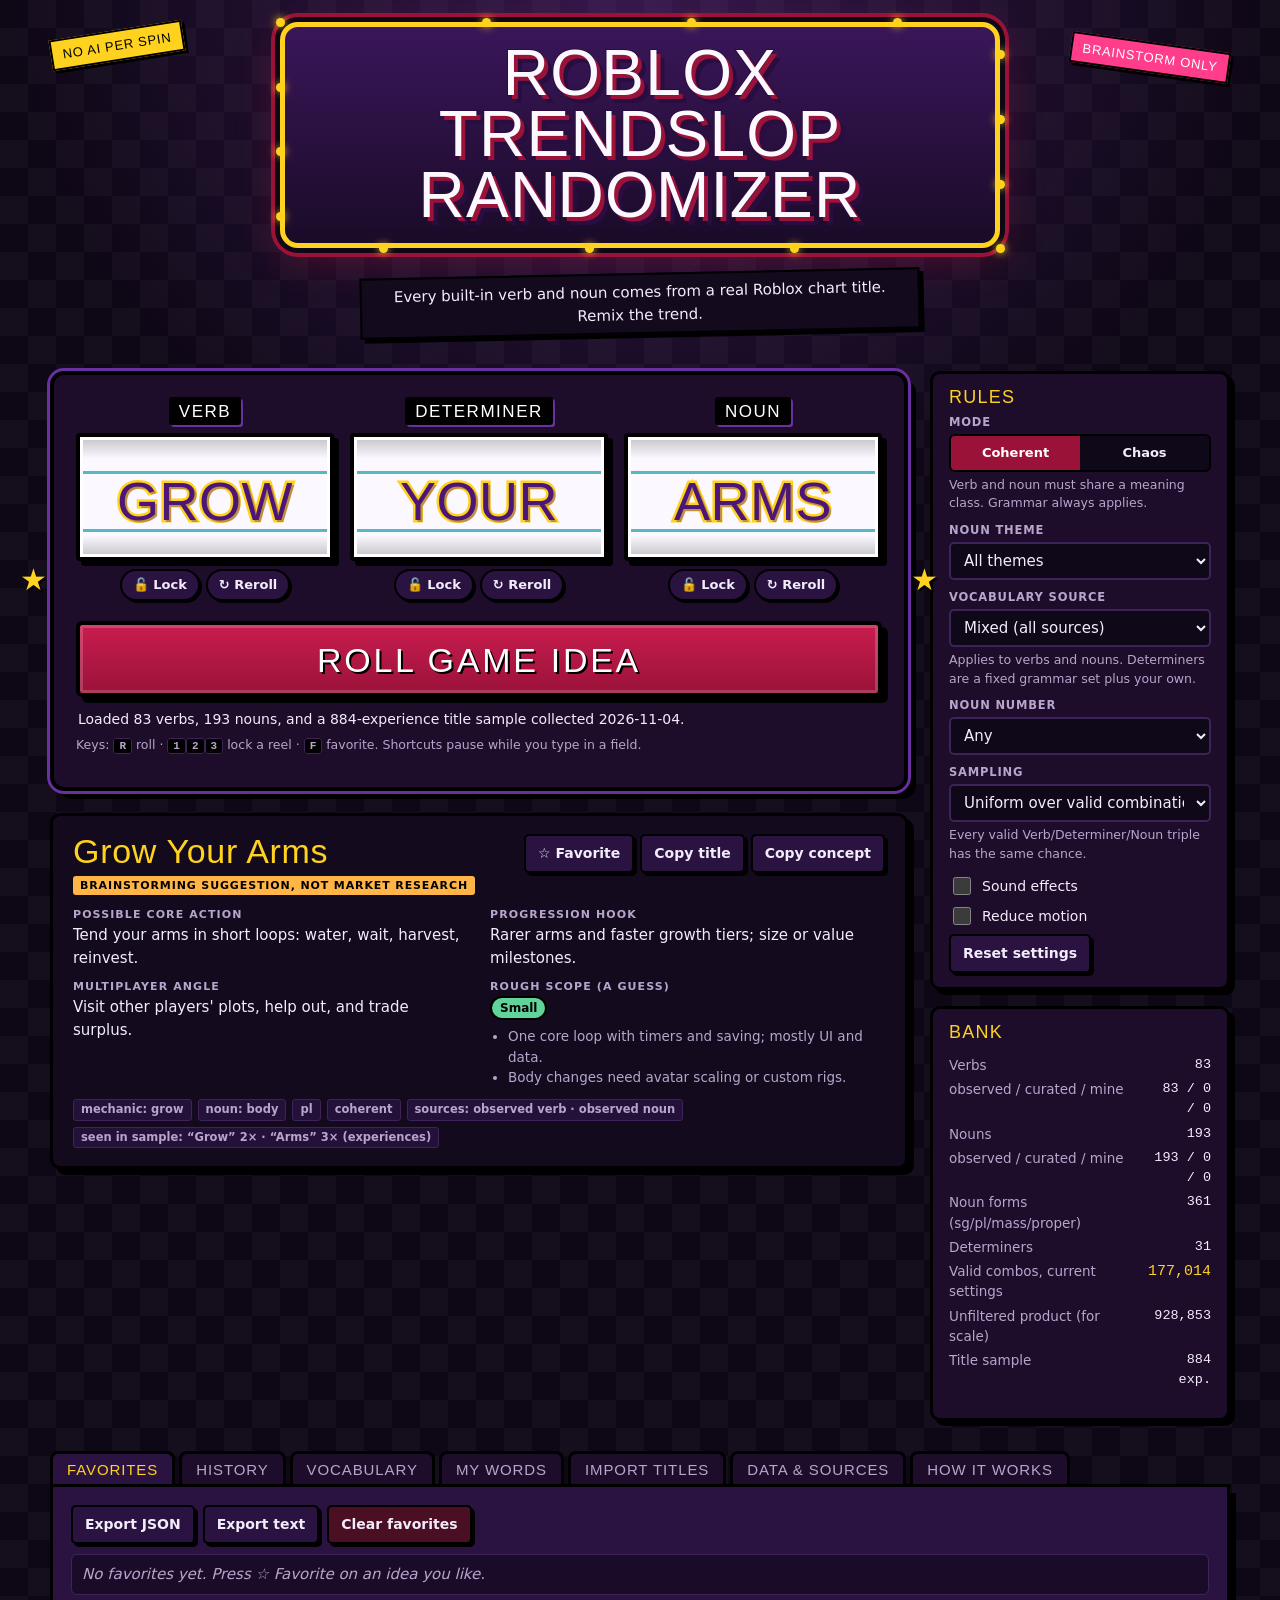
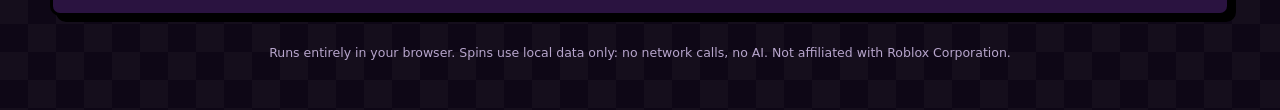
==== commit a9e3d8c5: "Narrow randomizer to Roblox-observed words; rename to Roblox Trendslop Randomizer Built-in verbs and" ====
--- a/studio-tools/game-randomizer/index.html
+++ b/studio-tools/game-randomizer/index.html
@@ -3,9 +3,9 @@
 <head>
 <meta charset="utf-8">
 <meta name="viewport" content="width=device-width, initial-scale=1, viewport-fit=cover">
-<title>Game Idea Reels</title>
+<title>Roblox Trendslop Randomizer</title>
 <meta name="claude:viewport-fit-sides" content="cover">
-<meta name="description" content="Slot-machine brainstorming tool for Roblox game titles: Verb / Determiner / Noun, with grammar rules and a documented title sample.">
+<meta name="description" content="Slot-machine brainstorming tool that remixes words from real Roblox chart titles: Verb / Determiner / Noun, with grammar rules.">
 <style>
 /* Layout: arcade cabinet — marquee, three ruled-paper reels, roll bar; settings rail beside it; tabbed workbench below. Single dark theme by design. */
 :root{
@@ -52,7 +52,7 @@
 /* ---------- marquee ---------- */
 .marquee{position:relative;display:grid;justify-items:center;padding-top:22px;gap:10px}
 .sign{
-  position:relative;display:inline-grid;place-items:center;
+  position:relative;display:inline-grid;place-items:center;max-width:min(720px,100%);
   padding:16px 34px 18px;border:5px solid var(--gold);border-radius:18px;
   background:linear-gradient(180deg,#3a1659,#1a0b28);
   box-shadow:0 0 0 5px var(--ink),0 0 0 9px var(--crimson),0 10px 40px rgba(155,18,57,.45);
@@ -263,9 +263,9 @@
   <span class="sticker s2">Brainstorm only</span>
   <div class="sign">
     <div class="bulbs" id="bulbs" aria-hidden="true"></div>
-    <h1>Game Idea Reels</h1>
+    <h1>Roblox Trendslop Randomizer</h1>
   </div>
-  <p class="tagline">Three words stand between you and your next prototype.</p>
+  <p class="tagline">Every built-in verb and noun comes from a real Roblox chart title. Remix the trend.</p>
 </header>
 
 <div class="main">
@@ -315,7 +315,6 @@
         <select id="f-source">
           <option value="mixed">Mixed (all sources)</option>
           <option value="observed">Observed in title sample</option>
-          <option value="curated">Curated only</option>
           <option value="custom">My words only</option>
         </select>
         <span class="small">Applies to verbs and nouns. Determiners are a fixed grammar set plus your own.</span>
@@ -382,7 +381,7 @@
         <option value="all">All reels</option><option value="verb">Verbs</option><option value="det">Determiners</option><option value="noun">Nouns</option>
       </select>
       <select id="v-src" aria-label="Source" style="max-width:180px">
-        <option value="all">All sources</option><option value="observed">Observed</option><option value="curated">Curated</option><option value="custom">My words</option>
+        <option value="all">All sources</option><option value="observed">Observed</option><option value="custom">My words</option>
       </select>
       <span class="small" id="v-count"></span>
     </div>
@@ -437,7 +436,7 @@
 <pre class="mono">title,universe_id,playing,source,collected_at
 "Example Farm Simulator",1234567890,1500,format-example,2026-11-04
 "Example Tower Escape",,,"format-example",2026-11-04</pre>
-    <p class="small">The rows above show the format only. They are not real experiences. A collector JSON file (<span class="mono">game-idea-reels/observed-sample@1</span>) is also accepted and can replace the built-in observed sample.</p>
+    <p class="small">The rows above show the format only. They are not real experiences. A collector JSON file (<span class="mono">trendslop-randomizer/observed-sample@1</span>) is also accepted and can replace the built-in observed sample.</p>
     <div class="row">
       <label class="btn" for="i-file">Choose CSV or JSON file</label>
       <input type="file" id="i-file" accept=".csv,.json,text/csv,application/json" class="sr">
@@ -473,113 +472,40 @@
 <div class="toast" id="toast" hidden></div>
 
 <!-- Observed title sample. Replace with collector/embed.py; do not hand-edit. -->
-<script id="sample-data" type="application/json">{"format":"game-idea-reels/sample@1","collected_at":"2026-11-04T03:27:08+00:00","collection_started_at":"2026-11-04T03:26:37+00:00","method":"All non-empty Discover sorts returned by explore-api get-sorts for one anonymous session (default device/country), paged until no next token. Sponsored placements removed. Deduplicated by universe ID. Details added from games.roblox.com/v1/games.","sources":[{"name":"Roblox Discover sorts (explore-api get-sorts, undocumented)","url":"https://apis.roblox.com/explore-api/v1/get-sorts"},{"name":"Roblox Games API v1 (legacy)","url":"https://games.roblox.com/v1/games"}],"metrics":{"chart_player_count":"current players reported by the chart at collection time (snapshot)","playing":"current players reported by Games API at enrichment time (snapshot)","visits":"all-time total visits; NOT current popularity"},"sponsored_skipped":0,"sorts":[{"sortId":"top-trending","name":"Top Trending","games":99},{"sortId":"up-and-coming","name":"Up-and-Coming","games":96},{"sortId":"top-playing-now","name":"Top Playing Now","games":99},{"sortId":"fun-with-friends","name":"Fun with Friends","games":87},{"sortId":"top-revisited","name":"Top Revisited","games":90},{"sortId":"top-earning","name":"Top Earning","games":96},{"sortId":"top-paid-access","name":"Top Paid Access","games":78},{"sortId":"top-rated","name":"Top Rated","games":100},{"sortId":"most-popular","name":"Most Popular","games":98},{"sortId":"trending-music-experiences","name":"Trending Music Experiences","games":16},{"sortId":"trending-in-rpg","name":"Trending in RPG","games":29},{"sortId":"trending-in-sports-and-racing","name":"Trending in Sports & Racing","games":30},{"sortId":"trending-in-shooter","name":"Trending in Shooter","games":28},{"sortId":"trending-in-action","name":"Trending in Action","games":48},{"sortId":"trending-in-adventure","name":"Trending in Adventure","games":30},{"sortId":"trending-in-entertainment","name":"Trending in Entertainment","games":27},{"sortId":"trending-in-obby-and-platformer","name":"Trending in Obby & Platformer","games":29},{"sortId":"trending-in-party-and-casual","name":"Trending in Party & Casual","games":29},{"sortId":"trending-in-puzzle","name":"Trending in Puzzle","games":28},{"sortId":"trending-in-roleplay-and-avatar-sim","name":"Trending in Roleplay & Avatar Sim","games":29},{"sortId":"trending-in-shopping","name":"Trending in Shopping","games":29},{"sortId":"trending-in-simulation","name":"Trending in Simulation","games":92},{"sortId":"trending-in-strategy","name":"Trending in Strategy","games":30},{"sortId":"trending-in-survival","name":"Trending in Survival","games":40},{"sortId":"more-when-you-subscribe","name":"More When You Subscribe","games":93},{"sortId":"learning-and-explore","name":"Learn & Explore","games":58}],"fields":["universe_id","title","playing","visits","genre","charts[sortIndex,rank]","root_place_id"],"rows":[[10563114921,"Steal An Egg",512141,10357154885,"Simulation",[[2,1],[5,14],[8,8],[21,64]],107778070777162],[1686885941,"Brookhaven 🏡RP",234236,89194842368,"Roleplay & Avatar Sim",[[2,2],[3,14],[8,25],[19,21]],4924922222],[994732206,"[🎃] Blox Fruits",165867,65259868336,"RPG",[[2,3],[4,16],[5,3],[8,9],[10,1]],2753915549],[66654135,"Murder Mystery 2",147754,32066692506,"Survival",[[2,4],[3,38],[5,8],[8,5],[23,22]],142823291],[383310974,"[🎃] Adopt Me!",111459,45314496277,"Roleplay & Avatar Sim",[[2,5],[4,31],[5,6],[8,6],[19,19],[24,1]],920587237],[10765288803,"Break and Steal an Egg",94537,336719210,"Simulation",[[2,6],[7,100],[21,91]],114326934417838],[6035872082,"RIVALS",90710,19135286313,"Shooter",[[2,7],[4,78],[5,2],[8,4],[12,16]],17625359962],[3183403065,"[☀️UPD 21🏖️] Anime Adventures",78711,2560569885,"Strategy",[[0,3],[2,8],[4,2],[5,1],[8,12],[22,1]],8304191830],[3508322461,"[🎃] Jujutsu Shenanigans",74872,7866697199,"Action",[[2,9],[3,55],[4,44],[5,13],[8,1],[13,27]],9391468976],[7529591378,"[ALPHA] Practical Basketball",73961,113741838,"Sports & Racing",[[0,2],[2,10],[5,4],[8,10],[11,1]],80681221431821],[7326934954,"99 Nights in the Forest 🔦",71369,30396993598,"Survival",[[2,11],[5,57],[8,29],[23,26]],79546208627805],[10771421858,"DONT SPLASH",62205,177856692,"Obby & Platformer",[[0,1],[1,3],[2,12],[5,86],[8,2]],119958473240233],[6701277882,"[👻UPD] Fish It! 🐟",59309,4813899978,"Simulation",[[2,13]],121864768012064],[10766972131,"[🎃] Throw Food For Animals",57571,49235428,"Simulation",[[0,15],[2,15],[8,95],[21,11]],120219252362013],[7219654364,"[💀DUELS] Murderers VS Sheriffs",57110,2042645453,"Action",[[2,14],[13,14]],135856908115931],[5750914919,"Fisch 🎸 [VENUE ENCORE]",56278,5101790464,"Simulation",[[2,16],[4,35],[5,11],[8,14],[21,1]],16732694052],[5569032992,"🎃 Dandy's World [ALPHA]",56147,7870070722,"Survival",[[2,17],[4,60],[5,22],[8,13],[23,23]],16116270224],[2711375305,"Catalog Avatar Creator",55380,8244218586,"Shopping",[[2,18],[3,48],[4,87],[8,3],[20,1],[24,67]],7041939546],[3808081382,"[HALLOWEEN] The Strongest Battlegrounds",53980,19575718281,"Action",[[2,19],[3,60],[4,24],[5,21],[8,7],[13,1]],10449761463],[3317771874,"🎃 [MINIGAMES] Pet Simulator 99! 👻",45282,2696295635,"Simulation",[[2,20],[4,82],[5,15],[8,73],[21,10],[24,2]],8737899170],[5203828273,"[🎃] Dress To Impress",42001,11296423944,"Roleplay & Avatar Sim",[[2,21],[5,25],[8,15],[19,20]],15101393044],[4658598196,"[UPDATE 5] Attack on Titan Revolution",41273,1191963844,"RPG",[[0,4],[2,22],[4,17],[5,7],[8,17],[10,2]],13379208636],[7709344486,"[💀] Steal a Brainrot",39827,74331256096,"Simulation",[[2,23],[5,41],[8,51],[21,66]],109983668079237],[10708913337,"[🎉UPD 11] Anime Dice",38521,161345766,"Simulation",[[2,24],[5,85],[7,3],[21,84]],113290951185459],[6739698191,"[WEEK 2 🎃 x BUTCHER] Violence District",37428,1679464685,"Survival",[[2,25],[3,29],[4,54],[5,71],[8,48],[23,4]],93978595733734],[6931042565,"[UPD] Volleyball Legends",35716,4085912452,"Sports & Racing",[[2,26],[4,75],[5,23],[8,21],[11,13]],73956553001240],[5361032378,"Sol's RNG [ Halloween Event 🎃]",34897,2271042230,"Simulation",[[2,27],[4,10],[5,18],[8,68],[21,7]],15532962292],[10629695169,"✨Tap Simulator REBORN",32426,38502577,"Simulation",[[2,29],[3,34],[5,20],[21,68]],72858262610964],[10155360168,"Illegal Soccer",32153,279879769,"Sports & Racing",[[2,28],[3,81],[5,96],[8,40],[11,14]],126987974021910],[3647333358,"[🎃HLWN🎃] Evade ",27975,9432205525,"Survival",[[2,30],[5,63],[8,22],[23,3],[24,6]],9872472334],[601130232,"Bee Swarm Simulator",27877,4643093347,"Simulation",[[2,31],[4,51],[5,54],[8,54],[21,6]],1537690962],[6331902150,"Forsaken",26981,5901496897,"Survival",[[2,32],[3,61],[5,82],[8,33],[23,24]],18687417158],[10764627709,"[BOSS🎃] Huss Valley",22402,239733753,"Action",[[2,33],[3,70],[5,52],[8,19],[13,29]],107535308163741],[10770933473,"[🌍UPD] +1 Anime Eyes",21717,13341135,"Simulation",[[0,21],[1,27],[2,35],[5,93],[8,81],[21,15]],97617452700163],[10769315427,"[🎃] Steal A Pet And Ride It!",21562,21848866,"Simulation",[[0,80],[1,70],[2,34],[21,44]],95168737547508],[3240075297,"Berry Avenue 🏠 RP",21344,8937231695,"Roleplay & Avatar Sim",[[2,36],[3,68],[19,24]],8481844229],[10769957062,"Bug Evolution [🕷️]",20890,16581960,"Survival",[[0,6],[1,4],[2,37],[3,79],[5,39],[8,20],[23,1]],70650894743738],[6765805766,"BlockSpin 🔪 [HALLOWEEN UPDATE!]",19400,1327631153,"Action",[[2,39],[24,3]],104715542330896],[4839802560,"LifeTogether 🏠 RP ",19169,4097900315,"Roleplay & Avatar Sim",[[2,38],[3,19],[19,25],[24,10]],13967668166],[184199275,"[🥇SEASONS] NFL Universe Football",18766,1019163107,"Sports & Racing",[[2,40],[5,68],[8,42],[11,15],[24,18]],2338325648],[2668101271,"Fling Things and People",18747,3703214264,"Simulation",[[2,41],[3,17],[21,25]],6961824067],[5995470825,"[🔥UPD] Hypershot",18220,1407930013,"Shooter",[[2,42],[5,29],[8,47],[12,18],[24,11]],17516596118],[372226183,"Flee the Facility",18128,6136636352,"Survival",[[2,44],[3,33],[8,36],[23,27]],893973440],[10768284407,"🛡️[S1] Bike Universe",17952,64901247,"Simulation",[[2,43],[5,48],[8,31],[21,65]],98628861455414],[10771997908,"+1 Spider Arm🕷️",17810,24849086,"Simulation",[[0,9],[1,8],[2,45],[8,35],[21,4]],117734411290994],[1176784616,"Tower Defense Simulator",17795,5062547126,"Strategy",[[2,46],[4,28],[5,12],[8,26],[22,2],[24,4]],3260590327],[10769464063,"[🎃] +1 Venom Evolution",17507,37345020,"Simulation",[[1,59],[2,47],[21,26]],116448925875915],[1831550657,"🎃 Creatures of Sonaria 🍬 Survive Kaiju Animals",17038,2288510091,"Roleplay & Avatar Sim",[[2,50],[3,47],[4,69],[5,19],[8,45],[19,1]],5233782396],[1202096104,"Driving Empire [🎃HALLOWEEN EVENT🎃]",17009,3413151156,"Simulation",[[2,49],[5,60],[8,89],[21,16]],3351674303],[10770593871,"[UPD] Realistic Ragdoll Engine 🩸",17002,27549529,"Simulation",[[0,10],[1,35],[2,48],[8,30],[21,5]],81230874545623],[10769384180,"Fake an Egg",16587,57628516,"Simulation",[[2,52],[21,34]],97289366402005],[2619619496,"[👻Rereleases] BedWars",16315,11823531291,"Action",[[2,51],[4,67],[5,61],[8,27],[13,28]],6872265039],[10770605947,"Ragdoll Reality 🩸",15998,42061831,"Simulation",[[1,92],[2,54],[21,72]],127932298993998],[10766620257,"[🏰] Bike For Egg!",15623,47131776,"Simulation",[[2,53]],74023858073178],[10769851460,"Criminal Simulator 💰 [ALPHA]",15463,10257342,"Simulation",[[0,7],[1,12],[2,55],[5,91],[8,34],[21,3]],83048653078891],[10762636904,"[💰X2] Cameraman Tower Defense",15341,79431115,"Strategy",[[2,56],[4,79],[5,74],[7,99],[22,19]],132929771812494],[88070565,"[🛁] Welcome to Bloxburg ",15224,10155381090,"Roleplay & Avatar Sim",[[2,57],[5,33],[8,28],[19,22],[24,13]],185655149],[7554119808,"🛍️ My Avatar!",14969,496435042,"Shopping",[[2,58],[20,2]],75387700043737],[10769835283,"[UPD4 💀] Depth Incremental",14822,4790710,"Simulation",[[0,36],[1,15],[2,59],[21,20]],119101118479978],[578392296,"ABA",14737,1377073420,"Action",[[2,60],[4,5],[5,17],[8,18],[13,2]],1458767429],[7018190066,"[👻EVENT] Dead Rails ",14252,6640751397,"Adventure",[[2,61],[14,21]],116495829188952],[10767537135,"Evermore High 🦢",14024,6454378,"Roleplay & Avatar Sim",[[0,29],[2,62],[19,4]],138636753681976],[8178086002,"[🎃] Lethal Ape Experience",13851,149505139,"Survival",[[2,64]],117713779364528],[4949420752,"Realistic Street Soccer",13764,1766478565,"Sports & Racing",[[2,63],[11,10]],14315258385],[10222476236,"🎃 Catalog Avatar Runway",13548,71363555,"Roleplay & Avatar Sim",[[2,65],[3,63],[19,7]],97577741629233],[2440500124,"DOORS 🍬🍭",13547,7999881902,"Survival",[[2,66],[5,55],[8,23],[23,25]],6516141723],[10771155665,"Ragdoll Sandbox",13341,5794618,"Simulation",[[0,43],[1,9],[2,67]],113398609378596],[10768383600,"[💉INJECTIONS] Ragdoll Playground",13255,11069225,"Simulation",[[0,5],[1,7],[2,69],[8,16],[21,2]],106521346673466],[10767380385,"[CH2] Sell Fries! [Anomaly] 🍟",13203,98027110,"Survival",[[2,68],[23,36]],94891079210424],[10148749921,"Animal Hospital (Anomaly) 🧪",13123,2503744911,"Survival",[[2,70],[5,94],[8,83],[23,11]],78515283254292],[7008097940,"[🎃] Ink Game",13009,3378339864,"Party & Casual",[[2,71],[17,3]],99567941238278],[10765490774,"[🎃]Climb For Animals Eggs🥚",12813,79785983,"Simulation",[[2,72]],85738654635245],[10057403337,"[🔥NEW CASE] Deagle Arena",12151,285981899,"Shooter",[[0,79],[2,73],[12,8]],84556640895285],[10740316645,"⛏️ My Anime Mine",12002,26236044,"Simulation",[[2,74],[5,75],[21,88]],79389059854988],[7436755782,"[🎃] Grow a Garden 🌶️",11894,36006094423,"Simulation",[[2,75],[21,29]],126884695634066],[2936053166,"[🎃] Squid Game X",11789,2350522772,"Party & Casual",[[2,76],[17,21]],7554888362],[10768172922,"RoWorld [World PvP]",11776,88347487,"Strategy",[[2,77],[8,58],[22,17]],137151641329864],[10769634720,"PINKIE PROMISE [HORROR]",11684,12997722,"Adventure",[[1,31],[2,78],[8,49],[14,1]],75815532269840],[9978329815,"Mukbang Game [Testing]🦇!",11533,571543783,"All",[[2,79]],74188431054457],[4777817887,"Blade Ball",11224,6524508297,"Action",[[2,80],[3,87],[5,10],[8,37],[13,30],[24,84]],13772394625],[10772066587,"[CLASS] MALAM SAMA OPAH ",11128,9694207,"Survival",[[2,81]],91246277860636],[648454481,"[🎃HALLOWEEN PT 3] Grand Piece Online",10975,1344649040,"RPG",[[2,82],[4,39],[5,16],[10,3],[24,17]],1730877806],[9534705677,"[🔥New Secret] Sniper Arena",10916,357135708,"Shooter",[[2,85],[5,24],[8,41],[12,17]],122446657157717],[10261267004,"[🎃] Storage Hunters: Open World",10902,145033759,"Simulation",[[2,84],[3,80],[5,43],[21,78]],98800969324557],[9584852943,"+1 Speed Keyboard Escape | Candy & Chocolate",10889,6649311094,"Simulation",[[2,83],[7,39],[21,83]],95082159892680],[10769149947,"صيد الضبّان",10676,40367487,"Simulation",[[2,87]],82347957379349],[10460801145,"TROLL Hug Tower",10649,263980022,"Obby & Platformer",[[2,86]],103037106396302],[6325068386,"[ZENTETSU⚡] Blue Lock: Rivals",10576,5027601313,"Sports & Racing",[[2,88],[7,52],[11,23]],18668065416],[10771507608,"🧸 My Small Business",10523,19363032,"Simulation",[[0,59],[1,76],[2,89],[21,33]],136468592163527],[10767012496,"[PT.2🎃] Turbo Soccer : Beta 1.0",10503,144049465,"Sports & Racing",[[2,90],[11,21]],101880234193261],[10685282333,"Ball VS Ball [RANKED]",10471,185951994,"Party & Casual",[[2,92],[8,44],[17,17]],96510596525082],[10733617110,"[👁️‍🗨️MIMIC] Scary Baboon Reimagined",10452,11445317,"Survival",[[2,91]],93660722909304],[10766468833,"Cut a Rock",10351,4402415,"Simulation",[[2,94]],113742027864370],[10769543742,"Backseat Rally",10349,61832798,"All",[[1,32],[2,95],[8,32]],94278659624110],[703124385,"Tower of Hell",10254,29346507093,"Obby & Platformer",[[2,93],[8,24],[16,18]],1962086868],[10770466814,"[🎃] Clean the Moon!",10193,4360137,"Simulation",[[0,13],[1,6],[2,97],[8,46],[21,8]],76678170614451],[1516533665,"Piggy [X2 SEASON XP]",10124,14450854914,"Survival",[[2,96],[8,77],[23,8]],4623386862],[9294074907,"[FPS] One Tap",9915,661472780,"Shooter",[[12,27]],90568084448279],[10769543567,"Cat Battles 🐾",9894,111269043,"Action",[[2,98],[3,36],[13,37]],130906410042392],[10770699460,"Raise The Biggest Family",9807,12074662,"Roleplay & Avatar Sim",[[0,57],[1,42],[2,99],[19,6]],89537559330901],[4723764956,"🎥My Movie",9792,622415595,"Entertainment",[[15,20]],13600218266],[6521100398,"Dreamville 🏡 RP [Pets! 😺]",9495,399812071,"Roleplay & Avatar Sim",[[3,39],[8,63],[19,16]],74395953411817],[10770628276,"Sell a Million Sushi",9480,4899457,"Simulation",[[0,38],[1,10],[21,22]],125866884667103],[10769552054,"Urban Reload 💀",9400,9850946,"Action",[[0,25],[1,26],[5,42],[13,4]],84448037861644],[1852226622,"Gacha Online 🎃 RP",9372,3020089777,"Roleplay & Avatar Sim",[[19,17],[24,20]],5289509545],[4730278139,"[🎃AKUMA] untitled boxing game🥊",9030,1493782639,"Action",[[3,86],[5,67],[13,41]],13621938427],[10258991999,"[🎃EVENT] Command An Army",8806,87377219,"Action",[[13,33]],101770480176177],[9837612476,"[🎃] Mini War",8716,367992900,"Simulation",[[5,35],[7,94],[21,79]],131346454575416],[6774320049,"Dubai 🏡 RP [Newborns! 👶]",8707,316350425,"Roleplay & Avatar Sim",[[19,13]],122485613019196],[7613921865,"[🎃] Anime Expeditions ",8703,812188584,"Strategy",[[0,53],[5,31],[22,4]],84515722934860],[10770284142,"Night Rider 🏍️ [TESTING]",8599,11507152,"Simulation",[[0,16],[1,14],[8,79],[21,12]],71335623205843],[10673920146,"[🎃] Survive a Million Monkeys",8471,56010458,"Survival",[[5,70],[8,82],[23,10]],99409088950210],[10739112966,"Street Soccer Pro",8439,36090126,"Sports & Racing",[[11,30]],119242658671952],[5650396773,"a dusty trip [🎃HALLOWEEN]",8346,2614369782,"Adventure",[[14,6]],16389395869],[10772217708,"Tesla Roadster Chase",8200,7221415,"Simulation",[[0,18],[1,1],[21,13]],122379697375766],[65241,"Natural Disaster Survival",8152,4537149334,"Survival",[[3,71],[8,91],[23,30]],189707],[10768677773,"ATV/UTV | Carolina Leaners ",8128,4502454,"Simulation",[[1,39],[3,85],[5,26],[8,76],[21,14]],118580801709155],[6945584306,"[🎃EVENT!] Azure Latch",8122,606188334,"Sports & Racing",[[3,22],[4,1],[5,27],[7,51],[8,43],[11,16]],94647229517154],[10758824872,"[♾️] Ride a Dino",8049,31830372,"Simulation",[[21,77]],93523763376122],[10769484703,"[👽] What If Disasters",7963,17768745,"Survival",[[1,67],[3,35],[8,57],[23,29]],109440485612336],[10769020444,"Scare Your Neighbor",7926,8480487,"Simulation",[[0,96],[1,81],[21,58]],124710677460732],[9167377564,"100 Days at Sea",7909,421132246,"Survival",[[7,63]],70411440483149],[6504986360,"[🎃] Bubble Gum Simulator INFINITY",7895,622403535,"Simulation",[[3,26],[4,56],[5,72],[21,90]],85896571713843],[10771871836,"📸 Say Cheese! [STORY]",7780,11576990,"Adventure",[[0,12],[1,34],[8,38],[14,2]],100453542816833],[10752743876,"Trending Emote Dance",7759,34910647,"Simulation",[[21,61]],91064322438141],[10770197883,"🎬 Make a Cartoon!",7709,4875521,"Party & Casual",[[0,39],[1,13],[17,2]],139611482808453],[7671049560,"🎃 The Forge [Guilds]",7499,1042102510,"RPG",[[5,44],[10,4]],76558904092080],[10768625767,"Save the Krusty Krab 🍔",7311,25594399,"Survival",[[1,65],[23,31]],129332901430212],[10767231756,"Push the Patient [1-2 PLAYER OBBY]",7190,6215075,"Obby & Platformer",[[0,70],[16,2]],94227180343187],[210851291,"Build A Boat For Treasure",7107,5248025019,"Simulation",[[3,72],[21,69],[25,38]],537413528],[10771051754,"Realistic Car Destruction",7089,10086814,"Simulation",[[0,65],[1,50],[21,35]],131817327709359],[10770568427,"Fart Together [1-4 PLAYER OBBY] 💨",7001,10081377,"Obby & Platformer",[[0,20],[1,18],[3,3],[8,75],[16,1]],100047964036957],[10418879884,"Destruction Engine Testing 💥",6950,2775447,"Simulation",[[0,67],[21,36]],104624310093499],[5595353122,"Slayers 2",6875,149638618,"RPG",[[5,58],[7,31],[10,18]],16205713724],[10502841145,"[🎃WITCH🪄] Anime Astral Simulator",6788,122327464,"Simulation",[[4,41]],102072869879193],[3990106548,"Baddies 💅",6737,1894824253,"Action",[[3,23],[5,47],[13,40]],11158043705],[10638886777,"[🎃] 🧈 Stack A Butter Squishy [ASMR]",6674,32531606,"Simulation",[[3,77],[21,38]],80959592833753],[5039839070,"(ANNIVERSARY) Outcome Memories v0.2",6662,367235608,"Survival",[[3,41],[4,21],[23,32]],14608970270],[1000233041,"3008 [2.75]",6660,3340907539,"Survival",[[3,5],[23,21]],2768379856],[10764221401,"TROLL Fly & Carry Tower",6636,42207068,"Obby & Platformer",[[16,29]],117043200777029],[10765938934,"[🎉UPD] Roll A Stickman!",6573,9529563,"Simulation",[[5,66]],115068315659966],[10737656087,"(🎃UPDATE🎃) THA BRONX 3",6568,15608386,"Action",[[3,6],[13,44]],128899661081075],[10765841403,"👁️Steal Or Die [LIMINAL LUCIDITY!]",6502,12577441,"Survival",[[3,28],[8,60],[23,28]],119925538689885],[7633926880,"[ZOMBIES!] BloxStrike",6484,330228547,"Shooter",[[5,59],[8,74],[12,19]],114234929420007],[9796898051,"Drill to Earth’s Core 🎃👻",6442,89739793,"Adventure",[[14,23]],101906032112547],[10771680162,"Can You Pass A Driving Test?",6428,3722206,"Simulation",[[0,41],[1,5],[21,23]],91652462379782],[1235188606,"[🎃] Dragon Adventures 🐉",6405,1747913452,"RPG",[[4,68],[5,30],[10,19]],3475397644],[1054526971,"Blackhawk Rescue Mission 5",6214,655591047,"Action",[[4,76],[5,73],[8,52],[13,31]],2916899287],[10769420234,"MOUSE 🐭",6178,8451903,"Survival",[[0,63],[1,57],[23,13]],81688312343760],[10770306793,"[🧪CH2] 1M Clicks To Escape",6159,2794682,"Simulation",[[0,55],[1,24],[21,31]],138666683767450],[2783797267,"[🌽HAULING🌽] American Plains Mudding",6143,739488041,"Simulation",[[21,73]],7171174521],[2655311011,"[🎃] Anime Dimensions Simulator",6104,1435492664,"RPG",[[5,36],[7,18],[10,12]],6938803436],[1278035280,"Warrior Cats: Ultimate Edition",6094,794662144,"Roleplay & Avatar Sim",[[3,31],[4,47],[5,64],[19,5]],3663340706],[9908641400,"Football Fusion 3",6088,91292033,"Sports & Racing",[[3,13],[8,69],[11,17]],82866880824588],[10766506199,"7 Days Cat-Sitting",6076,116640795,"Survival",[[23,35]],116802325837172],[7398552394,"A desrt [SANDBOX]",6068,286693463,"Adventure",[[0,19],[8,87],[14,3]],107467295209358],[10768891670,"Make The Logo!",6062,7245635,"Party & Casual",[[0,51],[17,4]],112232726743887],[10770204379,"🍀 Tower Of Luck [1.8]",6049,11389430,"Action",[[0,75],[1,55],[13,23]],137183712266194],[10769120871,"Climb The Shrike Tower",6021,10390615,"Obby & Platformer",[[1,84],[16,6]],97781621108109],[10599505531,"Game Of Life",5993,4839976,"Strategy",[[0,28],[1,22],[8,86],[22,3]],85776559327018],[1946714362,"[🎃] Bloodlines",5990,70561754,"RPG",[[3,64],[4,11],[5,5],[6,1],[8,62],[10,16]],5571328985],[9885372266,"🎃Unseen Liminality",5976,99686628,"Adventure",[[0,26],[3,11],[8,98],[14,4]],82797688803922],[10282097014,"Pet Store Tycoon",5951,22506051,"Simulation",[[5,77],[21,75]],118845698633260],[10767386157,"Chop A Forest",5939,39798056,"Simulation",[[5,65],[8,96],[21,71]],103363457515322],[321778215,"Royale High",5842,10476747015,"Roleplay & Avatar Sim",[[4,85],[8,56],[19,2],[24,16]],735030788],[10552240401,"[UPD 11] Defeat Anime RNG 🎃",5820,10875814,"Simulation",[[5,95]],92606991708989],[5720553711,"NewSmith 🏡 RP [Family! 👪]",5801,790444448,"Roleplay & Avatar Sim",[[24,49]],16625391970],[10768498581,"Tribes 3v3",5784,125364757,"Shooter",[[12,20]],72169370437173],[4348829796,"MVSD | Murderers VS Sheriffs Duels",5699,2755787607,"Action",[[3,46],[13,35]],12355337193],[2294168059,"[🎃] The Mimic",5692,1277106777,"Survival",[[0,23],[8,64],[23,7]],6243699076],[6682487255,"[ 👻 🎃] Anime Card Clash",5647,534897727,"Simulation",[[4,14],[5,69],[7,82]],110829983956014],[10769249409,"[UPD] Drive a Cart Downhill!",5621,16326891,"Obby & Platformer",[[0,91],[16,4]],88286531172202],[9561553764,"Murder Duels",5602,319785781,"Shooter",[[5,87],[12,6]],120851538706364],[73885730,"Prison Life",5596,3066996900,"Action",[[13,36]],155615604],[10421901778,"[🎃] Clean Everything",5585,33084367,"Puzzle",[[18,19]],140576663170542],[10771800287,"Make Viral Candy! 🍬",5511,5212964,"Simulation",[[1,75]],92696280499166],[10765491459,"Superhero Arena",5508,31500467,"Action",[[3,83],[13,26]],78710221869926],[10230942274,"Ability Arena 💥",5507,118272642,"Action",[[3,66]],110175021189594],[10189903609,"Finish The Word! [ SUMMER ]",5489,104867509,"Puzzle",[[18,18]],91704854174760],[10771410956,"[BOSSFIGHTS] Realistic Ragdoll Playground 💥",5463,8126142,"Simulation",[[0,22],[1,19],[8,65],[21,17]],75673503074101],[10767330648,"CRAZY 8 Ball",5431,10435462,"Sports & Racing",[[11,5]],107430170196919],[9965411707,"[EVENT🎃] Noob Incremental",5400,54246997,"Simulation",[[4,12]],76911729991355],[10772879271,"[UPDATE 1.0] 30 Floors Up",5379,933783,"Survival",[[1,87]],124063493943486],[5578556129,"Vanguards: 2nd Anniversary",5343,2101063855,"Strategy",[[7,16],[22,21]],16146832113],[10769361895,"LINE UP! Metro Tycoon",5288,2163937,"Simulation",[[21,52]],76792629643884],[371263894,"Greenville RP (🦇HALLOWEEN!) ",5278,1484269682,"Roleplay & Avatar Sim",[[5,79],[8,70],[19,23]],891852901],[10767138232,"Kukirin Life [Testing]",5250,77358314,"Simulation",[[5,50],[8,88],[21,67]],122840796290491],[4049246711,"🎃 Timebomb Duels [Alpha]",5240,982327476,"Party & Casual",[[17,5]],11379739543],[7585140258,"RUNAWAYS [beta]",5222,174288140,"Action",[[13,34]],118418618261207],[10768372920,"[🎃] +1 Upgrade Per Kill",5220,15449284,"Action",[[0,62],[13,20]],113273588963037],[10173311467,"[🎃HALLOWEEN EVENT] Ghost Driver",5195,126333440,"Simulation",[[5,90],[7,65],[21,70]],137228775845999],[10732236937,"[ Battra ] Kaiju Alpha",5193,60213908,"Action",[[5,76]],127403135954624],[9970645639,"Run a Restaurant!",5174,135019932,"Simulation",[[7,21]],77843161404023],[9855761734,"[🏁UPD] San Diego Roleplay",5114,236087330,"Roleplay & Avatar Sim",[[19,14]],136020512003847],[9051406594,"[EVENT🎃] Dueling Grounds ⚔️ ",5079,446299435,"Action",[[7,61],[13,39]],94217045453265],[9480281767,"[UPDATE!] Monopoly",5021,35759719,"Strategy",[[22,18]],133585162751824],[10767634248,"Firefighting Sim 🚒",4986,41865552,"Simulation",[[21,86]],102476635575386],[10770254650,"[🎃] Bey Rivals",4985,9998934,"Action",[[0,31],[1,47],[5,45],[8,93],[13,6]],79726149410614],[7274244096,"[UPDATE] Toilet World Roleplay 2",4890,170640959,"Roleplay & Avatar Sim",[[4,46],[19,29]],135717153770519],[10768785226,"A Long Flight [SANDBOX]",4881,15107386,"Survival",[[8,71],[23,6]],129631837832236],[7094518649,"Restaurant Tycoon 3",4854,388925707,"Simulation",[[21,81],[24,8]],119048529960596],[7028566528,"[🎃] Basketball: Zero",4833,1169062012,"Sports & Racing",[[7,2],[11,19]],130739873848552],[1720936166,"[OG] All Star Tower Defense",4810,7959295435,"Strategy",[[5,83],[22,22]],4996049426],[10526853622,"Deep Fishing🎣",4803,25495830,"Simulation",[[3,49]],132239307080610],[4931927012,"[🎃]🏀Basketball Legends🏀",4745,781207264,"Sports & Racing",[[11,2]],14259168147],[10772287037,"[🎃] Facecard: Makeup Showdown (Junior)",4738,8802064,"Roleplay & Avatar Sim",[[0,66],[1,38],[19,9]],80310402465538],[10767582899,"[🎃] 📱 Build a Phone Empire",4731,14744873,"Simulation",[[21,80]],101914705206759],[10765902945,"[UPDATE 4.5] Anime Legacy Simulator",4636,10616215,"Simulation",[[3,62]],106198175232796],[10769621465,"Cook the Chicken (by slapping it)",4619,11720382,"Simulation",[[0,58],[1,83],[21,32]],82146707127797],[7178032757,"[🎃] Rebirth Champions: Ultimate",4618,251363695,"Simulation",[[3,9],[4,29]],74260430392611],[4342047058,"Guts & Blackpowder",4612,625118237,"Shooter",[[12,23]],12334109280],[10766345722,"Pave the Road",4530,10810651,"Simulation",[[21,40]],110042911462542],[10768371135,"[BETA] Anime vs Anime!",4508,1499454,"Action",[[0,46],[3,78]],80007766855741],[10770101026,"FATHOM [HORROR]",4502,5541685,"Survival",[[0,17],[1,45],[8,72],[23,5]],106632886527873],[4750561026,"Cold War [🎃]",4492,62308431,"Shooter",[[5,56],[8,55],[12,2]],13687899540],[4778845442,"[🔨FIXES] Toilet Tower Defense",4485,6204203275,"Strategy",[[22,7]],13775256536],[9641502068,"[🎃] KNIFE DUELS",4483,163699866,"Shooter",[[12,24]],112731528776884],[10768409236,"World of Nukes💥",4431,4411872,"Simulation",[[0,87],[21,51]],139707731553337],[9979684281,"🔧 Mechanic Legends [PERFORMANCE🏁]",4382,4685539,"Simulation",[[0,69],[21,39]],82854191372599],[7729422550,"obby but you get smaller every stage",4344,1660545,"Obby & Platformer",[[0,24]],133466274094328],[7395930870,"Sell Lemons 🍋",4341,494495465,"Simulation",[[21,76]],79268393072444],[10766921988,"[🎃] Ragdoll Football",4331,8329674,"Sports & Racing",[[3,24],[11,18]],81469298413354],[10771269188,"[🛠️🗺️] Ragdoll Physics 2 🩸",4326,5060443,"Simulation",[[0,14],[1,2],[8,66],[21,9]],88247261469570],[10769279468,"Build An Anime Character",4311,4361501,"Party & Casual",[[0,33],[1,44],[17,1]],124617195142196],[5265857965,"Legends Battlegrounds",4294,533329357,"Action",[[13,45]],15269951959],[10769857262,"REALISTIC HOME DEFENSE",4286,5244014,"Shooter",[[0,11],[1,23],[5,53],[8,39],[12,1]],105527962898452],[10769266554,"[UPD🎃] BRASS HELL [INCREMENTAL]",4268,1865588,"Simulation",[[0,27],[8,80],[21,18]],104347694974983],[10378493761,"Prison Dodgeball",4255,6136825,"Sports & Racing",[[1,48],[11,6]],127270254210112],[10771584764,"[🚗] Create A Disaster💥",4249,7730292,"Simulation",[[0,47],[1,36],[21,28]],131809925025014],[10764240948,"[🎃] Harpoon a Fish",4122,12655032,"Simulation",[[21,43]],113384248926706],[4568630521,"[HALLOWEEN] Heroes Battlegrounds",4103,1762443808,"Action",[[3,44],[8,85],[13,7]],13076380114],[10352185757,"Experience Abstraction",4051,43295726,"Survival",[[0,92],[23,20]],131320856116838],[7883776681,"[EVENT🎃] Racket Rivals ",4040,599496727,"Sports & Racing",[[8,90],[11,3]],90906407195271],[7703614594,"[🎃] Garden Tower Defense 🌻",4021,825233499,"Strategy",[[7,8],[22,12]],108533757090220],[10770748262,"Anime Galaxies | UPDATE 0.5",4005,3642289,"Strategy",[[22,11]],83869074416117],[1016936714,"🎃 Your Bizarre Adventure 🎃",3943,2302644581,"RPG",[[5,40],[10,20]],2809202155],[6760085372,"[🎃 PART 2] Jujutsu: Zero",3935,133747731,"RPG",[[5,84],[10,23]],128451689942376],[3730079862,"[🎃 HALLOWED REACTOR] Examination",3932,70914742,"Shooter",[[0,30],[3,40],[4,74],[12,5]],10165583746],[9880286438,"[🎃]Legacy Piece ",3912,35054458,"RPG",[[4,66]],111097829542198],[10768458048,"Army Commander Tycoon [UPDATE 5]",3902,10379331,"Simulation",[[21,89]],119263815547952],[10767355485,"[🎙️] Closing Shift",3869,3361527,"Survival",[[0,8],[8,61],[23,2]],118297934142609],[10768476566,"[MOTORBIKES] DRIVE: Highway",3869,5253668,"Simulation",[[0,34],[1,29],[21,19]],120511086614436],[245662005,"Jailbreak 🍁🍁",3862,8085681007,"Action",[[3,69],[13,11],[24,25]],606849621],[10768761562,"[🎃] Airport Security (Anomaly) ✈️",3848,7192935,"Survival",[[23,14]],108334808788078],[4165164803,"Clip It 😂🎬👗",3821,587733602,"Entertainment",[[15,22]],11765402359],[903807016,"Emergency Response: Liberty County",3766,1610626584,"Roleplay & Avatar Sim",[[8,94],[19,3]],2534724415],[10650979742,"[🥞] Make a Pancake!",3754,11245788,"Party & Casual",[[17,15]],127768809070884],[7074860883,"ARISE CROSSOVER [🎃HALLOWEEN]",3688,1014630631,"Simulation",[[7,54]],87039211657390],[117307972,"(Route 9) Loomian Legacy",3685,910583131,"RPG",[[0,54],[4,8],[10,5]],306964494],[10770382905,"Teach Your Granny How To Drive! 🎙️",3668,10220480,"Simulation",[[0,94],[1,96],[21,57]],93799361852148],[10767946926,"HUSH: They can hear. (BETA)",3666,10360465,"Action",[[3,12],[8,53],[13,3]],133927229860262],[6749060816,"[🎃] Asylum Life 🔊",3639,307352216,"Roleplay & Avatar Sim",[[3,30],[5,92],[19,26]],132352755769957],[10769788746,"Ro-BassFishing",3635,3181154,"Action",[[0,61],[1,58],[3,59],[13,19]],91708067709254],[10771991516,"[🥽 VR + NEW ITEMS] blind but dangerous",3605,1408549,"Party & Casual",[[0,32],[1,11],[3,16]],112270456220062],[10770779724,"Ragdoll Boxing 3D [SEASON 1]",3603,2849707,"Action",[[0,52],[1,28],[13,15]],96740842890477],[10770575733,"Ragdoll Physics 🩸",3561,5010331,"Simulation",[[0,73],[1,60],[21,41]],121868512253414],[1526814825,"[Blackhawk DAP] War Tycoon",3555,1140100276,"Simulation",[[3,45],[21,87]],4639625707],[10770198813,"[🤪] Wacky Games",3531,2972163,"Party & Casual",[[1,90],[17,12]],73575643952083],[10769083726,"Skate Tree",3455,17520879,"Sports & Racing",[[11,24]],75885533927852],[4987856151,"Wanted [🎃UPDATE]",3454,145403888,"Action",[[3,37]],14438406081],[10771928551,"🍦Cozy Lucky Scoop Order",3452,1038383,"Simulation",[[1,80]],70976799643592],[4983034985,"Conquer The World WW2 [🎃]",3445,320067132,"Strategy",[[3,52],[22,20]],14422394494],[8524572339,"bridger: WESTERN (🎃+ UPD) ",3402,101859438,"Action",[[4,27],[5,49],[13,16]],99449877692519],[10526463655,"[🎃] 8 Ball Duels",3398,29312395,"Sports & Racing",[[11,22]],116921506811323],[2380077519,"[UPDATE🛡️] Slap Battles👏",3371,3685034429,"Action",[[13,42],[24,9]],6403373529],[10772028037,"🏠 Pocket Landlord 🏗️ Build Your Town",3362,2117869,"Simulation",[[0,68],[1,30],[21,37]],115421280851964],[4850044287,"Together [Party Game]",3361,736862005,"Obby & Platformer",[[16,20]],13999660589],[850110028,"[NEW 🎃 SPECIAL] Roanoke, VA Driving RP",3313,198247265,"Simulation",[[21,85],[24,19]],2418863943],[10772041805,"Ragdoll MMA🥊[BIG UPDATE]",3310,7594607,"Action",[[0,49],[1,20],[13,13]],76205942520539],[1525626450,"Rensselaer County",3309,350800188,"Simulation",[[21,30]],4637668954],[10209534490,"[🎃] Chicken Farm 🐣",3308,132404774,"Simulation",[[7,1]],137233438285284],[10768197635,"My Trading Card Shop! [BETA]",3307,1329027,"Simulation",[[0,82],[21,46]],104927460048415],[10411998017,"[2STROKE-MIX🍼] Project Bikelife",3288,11688576,"Simulation",[[3,54],[21,56]],140175932233171],[10770642914,"Find The Animals [280]",3288,2966579,"Adventure",[[14,8]],82026970297421],[3164482049,"[RELEASE] Clover RPG",3287,3674155,"RPG",[[5,9],[8,84],[10,17]],8248164019],[10566677406,"[将] Shogun's Reign",3277,10148487,"Roleplay & Avatar Sim",[[3,51],[19,11]],106568491289620],[10770934840,"[UPD 1.29] UNDERTALE Fight!",3274,5623643,"Action",[[0,44],[1,78],[13,10]],90611980824716],[10643795368,"Idle Mafia Game",3274,17837776,"Simulation",[[4,18],[5,38]],73897506680154],[10770256752,"[CH3] Punch Walls To Escape",3249,3824379,"Simulation",[[0,86],[1,93],[21,50]],90377809955810],[6061766680,"fight in a school",3239,580700004,"Action",[[3,8],[13,48]],17698425045],[6170143659,"[🎃] Demonology🕯️",3223,901081569,"Survival",[[23,33]],18199615050],[10765525876,"[🎃MULTIPLAYER] Start Your Blue Lock Career!",3162,6348459,"RPG",[[10,24]],138460405368255],[10769808534,"Be a Soccer Manager ⚽",3156,5374672,"Sports & Racing",[[11,11]],83948710348121],[7359962123,"An Average Campaign [Alpha v0.5.2]",3145,62992159,"RPG",[[10,6]],80734098185936],[1998835206,"[🌳] item asylum",3128,598564980,"Action",[[13,9]],5670218884],[10771996952,"My Lucky Charm Scoop 🤍  [BUGS FIXED]",3123,1650000,"Entertainment",[[0,50],[1,17]],139972143884358],[6635513269,"he ate them. [HORROR]",3114,59985940,"Survival",[[23,38]],127877871885165],[7629331599,"[🎃] Prospecting! 💎",3096,274247331,"Simulation",[[3,32]],129827112113663],[9362896961,"[🎃EVENT] Anime Card Collection",3095,163464238,"Simulation",[[4,38],[7,23]],76285745979410],[7488668004,"🎃 Bake or Die 💀 ",3069,366222479,"Adventure",[[14,11]],86479448397834],[10578076062,"[🎃] Adventure Time RPG",3065,7337868,"RPG",[[10,9]],118915268278945],[3164075108,"[🎃] Dragon Soul | Anime MMO 🐲",3045,295364982,"RPG",[[5,78],[10,10],[24,27]],8246874626],[5666473198,"Soccer: Touch Football",3028,463935363,"Sports & Racing",[[11,7]],16447934574],[10770805659,"College Life 🧑‍🎓 RP",2997,2942654,"Roleplay & Avatar Sim",[[0,64],[1,72],[3,82],[19,8]],130787464001625],[5166944221,"[🎃] Death Ball",2985,1647858967,"Action",[[7,71]],15002061926],[10521797740,"[🎃] 50 Player BINGO!",2982,66047402,"Party & Casual",[[17,26]],131479356121251],[10769835310,"Clean a Painting",2938,3218361,"Simulation",[[21,59]],111695660104985],[111958650,"Arsenal",2927,6326436044,"Shooter",[[8,67],[12,4]],286090429],[10575295323,"Highway Patrol [K9 DOG]",2925,23575234,"Action",[[13,47]],128808728984345],[6583326485,"Ground War",2924,154291408,"Shooter",[[12,10]],118367369949006],[3308103880,"[🎃] Maple Hospital",2861,1857304808,"Roleplay & Avatar Sim",[[19,27]],8704997000],[10768464991,"🎃 [Pokemon Brick Bronze] PBF (Halloween) 👻",2830,2857382,"RPG",[[10,14]],102301295213035],[1374118848,"Dragon Generations",2824,74368796,"RPG",[[5,51],[10,22]],4195834406],[9826885587,"Evomon[🎃S4 StarUp]",2824,159693686,"Adventure",[[14,17]],134381727982611],[9592387369,"[🎃] Spiral Difficulty Chart Obby",2812,86457841,"Obby & Platformer",[[16,21]],123847390309161],[79301772,"🔨Plane Crazy🔨 [UPDATE]",2787,512144798,"Simulation",[[21,54],[25,7]],166986752],[1157126388,"BEAR (Alpha)",2769,361106301,"Survival",[[0,76],[4,42],[23,15]],3203685552],[10772440379,"Monster Maker",2769,809251,"Simulation",[[1,63]],137036689378411],[10770404227,"[UPD] Escape Prison with a Toothpick",2755,2271026,"Simulation",[[0,97],[1,74],[21,60]],97558736105724],[2324018757,"Roblox Is Unbreakable",2743,76302302,"RPG",[[4,50],[10,7]],6298464951],[7264587281,"SNIPER DUELS",2722,426254383,"Shooter",[[5,34],[12,22]],109397169461300],[10770418999,"🎤 Build Your Own Idol Group! ⭐ THE IDOL",2711,1245256,"Simulation",[[1,54]],100472910374513],[10770728771,"The Hollow",2700,192451951,"Entertainment",[[8,11],[15,19]],116463962153167],[7474367816,"Climb and Jump Tower [🎃EVENT]",2698,1129979836,"Simulation",[[7,42],[24,28]],123921593837160],[5367389312,"[🎃HALLOWEEN] Sing It! Karaoke Battles [VC🎤]",2692,417701072,"Entertainment",[[15,21]],15550215902],[10764431554,"Bid For An Egg!",2666,2731641,"Party & Casual",[[17,16]],85834455114754],[10768353063,"Pasahero [ANOMALY HORROR]",2655,7003371,"Survival",[[1,71]],78175233789962],[10769037074,"[🎃] Rally Panic! [2 PLAYER RALLY]",2649,25153703,"Sports & Racing",[[11,20]],138572313449154],[605887098,"Car Dealership Tycoon ",2643,2541444677,"Simulation",[[24,34]],1554960397],[2682938349,"🎃👻 Wild Horse Islands",2636,691048205,"Roleplay & Avatar Sim",[[4,36]],6989310863],[3359505957,"Collect All Pets!",2632,211466705,"Simulation",[[3,1],[4,13]],8884433153],[5829613337,"something evil will happen [🎃🎃🎃]",2626,381989730,"Survival",[[3,74],[23,12]],16991287194],[10769594564,"roll the world 🌎",2622,7076422,"Simulation",[[0,37],[1,94],[8,78],[21,21]],97342490021056],[6505338302,"[🎃] 🏈Football Legends🏈",2622,139182537,"Sports & Racing",[[3,42],[11,28]],90913221847091],[3541611379,"🎃| Tower Defense X: BETA",2597,428733155,"Strategy",[[0,71],[4,7],[5,28],[22,5]],9503261072],[2404080894,"[BOSS BATTLES] Funky Friday",2573,2027746468,"Action",[[13,5]],6447798030],[10393438342,"[⭐ PLAZA + FUN 🖌️] Alliance Tower Defense! ⚔️",2562,33549165,"Strategy",[[4,55]],99703116573266],[6717464085,"War of the Worlds",2551,50022911,"Action",[[0,40],[5,46],[8,97],[13,8]],84987799649901],[47545,"🍕Work at a Pizza Place",2548,5623200193,"Roleplay & Avatar Sim",[[19,12]],192800],[10665420648,"[UPD 2.1 🎃] THRESHOLD",2543,36381684,"Survival",[[23,37]],78453398695059],[113491250,"[Infection!] Phantom Forces",2535,1808465573,"Shooter",[[5,81],[8,59],[12,3]],292439477],[10195997258,"[🎃] Pull a Lucky Fish",2530,56663623,"Simulation",[[3,50]],112781315318195],[10144280947,"🐒 +1 Speed Monkey Escape",2501,650275077,"Simulation",[[7,11]],114697347887839],[10288898033,"[🎃] PlaneRNG",2498,841970,"Simulation",[[0,74],[21,42]],133112767606395],[10770978952,"PREHISTORIC [HORROR]",2494,1971284,"Survival",[[0,35],[1,16],[23,9]],73642977127763],[10308844888,"[UPD] Board Of Hell",2493,24694403,"Obby & Platformer",[[16,12]],85624479560888],[1008451066,"Da Hood",2484,2962611283,"Action",[[3,10],[13,38]],2788229376],[10768037294,"Ragdoll Boxing [BALANCING  🔨]",2472,5843989,"Action",[[0,60],[13,18]],86194123321646],[10415694629,"Carry the Glass Together! [2 Player Obby]",2471,39661746,"Obby & Platformer",[[16,23]],81734857983173],[1281592938,"ENTRENCHED 🥀",2469,324793860,"Shooter",[[12,7]],3678761576],[10090256806,"TTK Testing [AR15]",2414,68599244,"Shooter",[[8,92],[12,21]],120189115846709],[10771327607,"Punch Out Of Prison",2392,3305430,"Simulation",[[0,98],[21,62]],87263150662976],[10771406194,"Flying Tesla Roadster [Open World Update]",2389,8906091,"Simulation",[[0,42],[1,43],[21,24]],117359020342229],[10770631219,"Ragdoll Fight [NEW]",2375,6274811,"Action",[[0,48],[1,68],[13,12]],126517280272546],[10767201394,"Scooter Duo 🛴 [2 Player Obby]",2366,11814532,"Obby & Platformer",[[16,15]],121371815815493],[10747710159,"[💬] Word Battle!",2362,773757,"Puzzle",[[18,4]],74300432420573],[5580972377,"[UPD] 🎃 BUCKSHOT",2356,158567158,"Strategy",[[22,24]],16154918775],[3085257211,"Rainbow Friends",2350,5168755033,"Adventure",[[14,26]],7991339063],[10677698797,"DELTARUNE Fight",2347,16470913,"Action",[[13,32]],102053304052438],[9141743926,"[🎃] Catch a Monster",2334,468363437,"Adventure",[[7,47]],98664161516921],[10769671316,"Survive Your Ideas",2319,921028,"Survival",[[1,33]],77900175935766],[3419284255,"Peroxide [🎃Halloween👻]",2270,425213158,"RPG",[[4,48],[10,11]],9096881148],[10624691669,"MONOCHROME👁️",2247,204720812,"Puzzle",[[18,17]],134208374070897],[9145063979,"⛏️Dig to Escape",2244,613773952,"Survival",[[7,26]],92122513197996],[6385532960,"[HALLOWEEN] Ryujin",2198,31368815,"Action",[[3,7],[4,19]],18852831741],[10338952197,"[🎃] Grow a Chicken Fighter",2182,123184741,"Simulation",[[7,69],[24,37]],94640181989498],[6726637224,"[🎃] Street Life Remastered",2170,181801343,"Action",[[24,44]],71600459831333],[5026122481,"🎃 Death in the Box",2168,295509255,"Survival",[[23,34]],14564651437],[10399125962,"Guess the character color",2127,138839772,"Party & Casual",[[17,9]],73621314943835],[4170977322,"IQ Test 🧠",2102,328802275,"Puzzle",[[18,15]],11782774748],[1836146838,"Bloxy Bingo",2101,510265311,"Party & Casual",[[17,27]],5244411056],[10768025830,"Oregon Trail [new!]",2070,3884567,"Adventure",[[14,22]],124172969655058],[9872050178,"[🔥GOL🔥] Anime Tower Defense: Guardians of Lumina",2054,2104145,"Strategy",[[24,36]],138435820869473],[3064619271,"Final Stand: Remastered",2048,20263986,"RPG",[[4,3],[10,13]],7922773201],[10268960646,"Untitled Wheelie Game (🚔)",2043,41551426,"Simulation",[[21,47]],93844268955707],[6272727021,"[🎃HALLOWEEN🎃] Undertale Adventures X",2039,23676087,"Strategy",[[5,88],[22,29]],18512318831],[8539298853,"Scary Shawarma Kiosk: the ANOMALY [horror]",2013,1322232792,"Survival",[[0,78],[23,16]],137826330724902],[10200967795,"DOORS GAMEMODE CREATOR",1997,3329204,"Simulation",[[21,48]],118874886405441],[3608594708,"✨Collect The Body",1996,435929646,"Adventure",[[7,79]],9731376817],[2527789729,"[HALLOWEEN👻]Prior Extinction - Dinosaur Survival!",1993,125440293,"Roleplay & Avatar Sim",[[4,86],[5,80],[19,18]],6698800091],[1531130248,"Tower Heroes [UPD] 🎃 ",1987,539726504,"Strategy",[[4,33],[22,23]],4646477729],[10539411000,"🍂🎃 Clean all the Leaves",1979,236108722,"Adventure",[[14,7]],92637789841354],[10770879065,"It Hears The Water [DONT SPLASH] 🎃",1965,18450471,"Survival",[[23,39]],91673151576922],[4518160318,"Mansion Tycoon 🌴🏠",1963,667230577,"Simulation",[[7,64],[24,74]],12912731475],[5422546686,"[NEW 🐻🐴] Horse Life",1962,373408998,"Roleplay & Avatar Sim",[[4,65],[19,28]],15696848933],[2765784373,"PHIGHTING! [BETA]",1956,96703079,"Action",[[4,72],[13,43]],7138009149],[3936365689,"[HALLOWEEN!] Clover Retribution",1944,77324778,"RPG",[[4,22],[5,37],[10,27],[24,5]],10912405603],[10772284148,"[Swan] Broodwing",1934,1544337,"Roleplay & Avatar Sim",[[0,77],[1,49],[19,10]],116189555550783],[10771081056,"[REP👑] Doodle Basketball🏀",1934,1253946,"Sports & Racing",[[1,40],[11,4]],70792765211718],[4793836769,"[🎃HALLOWEEN]🚗Midnight Chasers: Highway Racing",1929,322447810,"Simulation",[[7,38],[24,12]],13822562292],[3317679266,"PLS DONATE 💸",1924,5261414192,"Social",[[24,33]],8737602449],[1312971993,"[🎃] Saber Simulator",1914,647264200,"Simulation",[[3,57]],3823781113],[10770891398,"[🎃] Don't Say The Obvious!",1912,1141522,"Party & Casual",[[1,37],[17,6]],95538459016593],[10768680127,"Build The Strongest Football Team! 🏈 ",1898,2184472,"Sports & Racing",[[3,18]],128203789513624],[9931749389,"Dungeon Quest Reborn",1896,166964374,"RPG",[[4,64],[5,89],[10,21]],77649408247578],[10759594563,"[🎃] Choose the Stronger Anime!",1891,15088040,"Party & Casual",[[17,18]],111801263516291],[10767619742,"[FIX] Portal Sandbox",1883,3390884,"Action",[[13,24]],75108253383447],[4582358979,"Arm Wrestle Simulator",1883,1326394666,"Simulation",[[24,7]],13127800756],[9584946743,"[⚖️ BALANCE CHANGES] Immortality Incremental",1880,44313111,"Simulation",[[4,49]],75317862071711],[21164849,"Pilot Training Flight Simulator",1872,817618521,"Simulation",[[21,92],[25,20]],20321167],[807930589,"The Wild West 🎃",1867,346044891,"Action",[[0,72],[3,56],[4,20],[13,22]],2317712696],[10770431439,"[🎃BUNNY🐇] 7 Days as a Pet",1867,4683637,"Survival",[[0,89],[23,18]],120130810954904],[9376104520,"Objects of Terror [BETA]",1852,249511,"Survival",[[3,58]],127271021805879],[6324644175,"Death Order: Simon Says",1843,79202979,"Survival",[[23,40]],18666738837],[1668992109,"Total Roblox Drama",1840,820408842,"Party & Casual",[[17,22]],4889315193],[10771743491,"South Hell [BETA]",1814,727639,"Survival",[[1,25]],119901987045648],[1494262959,"[🎃] Criminality",1813,372432760,"Action",[[3,15],[4,71],[5,32]],4588604953],[2652888345,"Avatar Simulator",1811,272329457,"Shopping",[[20,17]],6934310111],[2309918273,"[🎃HOLLOVVEEN] VV: ULTIMATUM",1788,57186809,"RPG",[[10,29]],6270290407],[10771196798,"[🎃UPD]Fart With Your Friends! [HALLOWEEN EVENT]",1779,6947425,"Obby & Platformer",[[0,85],[16,3]],98875597274178],[10131026507,"[🧬GENETICS] Power Lifters 💪",1751,6722313,"Sports & Racing",[[11,12]],123414640536127],[10768676548,"[DEADPOOL] Hide From The Hulk",1750,4813890,"Survival",[[3,65],[23,17]],128913244126628],[9948575164,"[🎃] Merge Shop",1749,60071480,"Puzzle",[[4,25],[18,22]],120841752776030],[10769925758,"NexRide [UPDATE🎃]",1741,7157643,"Adventure",[[1,73],[14,5]],111963209595404],[10767717500,"[🎃 NEW!] Collect Cat Cards!",1739,2580145,"Simulation",[[3,76]],78842730158876],[6015491985,"Math Tower Race",1737,395800898,"Party & Casual",[[25,55]],17571821642],[3204175584,"Redcliff City 🏡RP ",1735,1218301866,"Roleplay & Avatar Sim",[[24,50]],8369888266],[10767928510,"Pixel Lineage [Dawn Update]",1734,26063012,"RPG",[[10,26]],126256942507957],[7364297396,"Webbed! ❄️ [2 Player Obby]",1728,477479205,"Obby & Platformer",[[16,26]],132586479415502],[6049736902,"Spelling Race",1686,94025549,"Party & Casual",[[17,7]],17664585395],[10455280395,"[Breeding Update] Zoo Builder Tycoon ",1679,465201,"Simulation",[[1,91]],76814078654313],[3808223175,"[🎃HALLOWEEN] Jujutsu Infinite",1675,728774513,"RPG",[[7,46],[10,28]],10450270085],[10066618669,"Catalog Avatar Builder",1675,34500602,"Shopping",[[20,7]],96707166754980],[6161049307,"[CHRONOS⭐] Pixel Blade",1674,267020095,"RPG",[[7,76]],18172550962],[10769160756,"[⚔️GUILD WARS⚔️] Build a Tower Defense 🏰 ",1666,368779,"Strategy",[[22,15]],113140456364856],[10641300771,"[🌈] Color Stack",1650,18104848,"Puzzle",[[18,16]],93173930300028],[10765526558,"1v1 Minigame Duel",1641,2111152,"Party & Casual",[[17,13]],84823811089106],[10768235926,"Throw A Football",1638,11902697,"Sports & Racing",[[11,25]],125942529011157],[10766845655,"Piano Rhythm Tiles",1622,22933945,"Entertainment",[[15,23]],101999883467300],[1782832995,"[🧙‍♀️🔮] A Universal Time 6.3",1620,996772775,"RPG",[[10,25]],5130598377],[9091133975,"[😵‍💫] Catch And Tame!",1611,469088316,"Simulation",[[7,12]],96645548064314],[10769892805,"Hide In Drawings 🎨",1596,3535429,"Party & Casual",[[1,88],[17,11]],113133870727762],[10741792653,"Survive The Swarm [🎃]",1573,19899459,"RPG",[[10,15]],100227226022278],[1709917610,"Regretevator [ ELEVATOR SIMULATOR ]",1569,268115600,"Party & Casual",[[3,25],[17,19]],4972273297],[10452740285,"Build a Gun Army",1550,27160188,"Simulation",[[7,57]],134162299584012],[10771062824,"[🚗6x6 + MUD TRUCK] Lawn Care Empire 🌱",1536,2157622,"Simulation",[[0,81],[1,89],[21,45]],119744178084488],[10767751602,"Fart Obby [1-2 Player] ",1530,6851567,"Obby & Platformer",[[16,5]],119536246491870],[7414497778,"[REDLINE] Multicrew Tank Combat",1523,82906016,"Action",[[13,21]],95721658376580],[1775919872,"[🎃] Doodle World",1515,137146852,"RPG",[[4,43]],5116869569],[2251388500,"Twisted [BETA]",1511,201730359,"Simulation",[[21,55],[25,25]],6161235818],[985731078,"World // Zero 🎃 Anime RPG ",1508,453330238,"RPG",[[4,77]],2727067538],[972475338,"🚩Expedition Antarctica",1501,723174735,"Adventure",[[14,16]],2693023319],[10267638347,"🛍️ Avatar Catalog",1501,14823591,"Shopping",[[20,16]],94292962063277],[10770784203,"🥀Drain All Life",1493,436098,"Simulation",[[0,84],[1,56],[21,49]],115369271316070],[10769230472,"Legacy College Football 🏈",1488,2733820,"Sports & Racing",[[11,27]],116105120021444],[3047037061,"🎃 bLockerman's Minesweeper 🎃",1478,163894307,"Puzzle",[[4,40],[18,1]],7871169780],[10769074808,"[ASCENSIONS?] Own a Catboy Café",1476,1244262,"Simulation",[[0,93],[21,53]],83048080568449],[9582986239,"Fish an Anime RNG 🎲",1473,20424258,"Simulation",[[3,67]],74729868188364],[10767826343,"[🎃] Zombie Air Force ✈️",1472,6152383,"Shooter",[[12,26]],73810139314608],[9891453691,"[v1.5 🎃] Scoped FPS 🎯",1469,49924572,"Shooter",[[0,88],[12,9]],93466613073564],[3110388936,"[Autumn PT.2 + New Gamemode🎌] Ninja Time",1460,97133444,"RPG",[[4,90]],8075399143],[5091490171,"[🎥REPLAY] Jailbird",1444,100257908,"Shooter",[[12,28]],14772802900],[7877723741,"Dash World",1443,219038773,"Obby & Platformer",[[16,7]],80607040330429],[9910245722,"[🎃]Iron Soul: Dungeon",1434,335385510,"RPG",[[7,41]],117533937949084],[10767353295,"Supernatural Realm",1429,877579,"RPG",[[10,8]],113890950093491],[10766812776,"WideOpen [TESTING, 2XP WEEKEND, CUSTOMIZATION]",1424,20369046,"Simulation",[[21,74]],109959833715820],[10599406058,"Feed the Fire 🔥",1420,6030083,"Simulation",[[21,82]],77993383305312],[9588121608,"[🔥S2] Pistol Arena",1401,188382273,"Shooter",[[24,71]],87018676608089],[10769905758,"[🎃] Launch Your CAR! 🚗",1398,1968975,"Simulation",[[0,99],[1,86],[21,63]],73000536947926],[6190071862,"Grave/Digger",1396,72683385,"Shooter",[[4,23],[12,25]],18259975825],[10541331578,"[🏰TOWER] Poly Loot⚔️",1390,8014462,"RPG",[[24,15]],124032631078772],[8401518398,"[W43] Obby But You're on a Scooter",1383,136247433,"Obby & Platformer",[[16,13]],122606989565107],[10771143770,"PORTALS",1363,10543629,"Shooter",[[0,95],[12,11]],75959630651788],[9449993534,"Guess the Slapper",1357,62514259,"Party & Casual",[[17,29]],106683702021527],[10770483057,"Fart To Ride! [1-6 Players]",1354,1266726,"Obby & Platformer",[[1,77]],97859005127225],[3734304510,"South Bronx: The Trenches❗",1347,444334817,"Action",[[24,26]],10179538382],[10769075057,"Bubu & Dudu Obby 🐼🐻  [2 Player Obby]",1342,2352007,"Obby & Platformer",[[16,28]],127211126316775],[4595016786,"Barbie DreamHouse Tycoon",1336,620823358,"Simulation",[[24,90]],13166293021],[1742264997,"SCP: Roleplay",1327,512014383,"Roleplay & Avatar Sim",[[19,15],[24,23]],5041144419],[10769205469,"💪 Juggernaut 💪 Grapple Strike",1316,4899028,"Shooter",[[12,14]],110974555182616],[1390601379,"Combat Warriors",1315,1457726765,"Action",[[5,62]],4282985734],[8316902627,"[🎃] Plants & Brainrots 🌻",1313,4722874443,"Simulation",[[24,35]],127742093697776],[3913007563,"The Battle Bricks",1307,147358204,"Strategy",[[22,30]],10834586502],[8080493298,"A Grabpack Test [HUGGY WUGGY]",1306,271741817,"Puzzle",[[18,14]],112226578490421],[10771517863,"[BOSS RAID] Ragdoll Sword Battles",1304,2176827,"Action",[[0,56],[1,52],[13,17]],98357644168592],[6026405541,"🎃 10 Player Flee",1295,60480888,"Survival",[[3,4]],17600423422],[10762148295,"[UPD] Something is Wrong With My Dog...",1263,11134673,"Adventure",[[14,24]],133409496563091],[9714537627,"AI Judge",1255,35108444,"Party & Casual",[[17,14]],79454007962937],[110181652,"Epic Minigames ✨",1242,2362235204,"Party & Casual",[[3,73],[17,20],[24,58]],277751860],[5665943560,"The Ground is LAVA 🔥",1242,152865472,"Survival",[[24,88]],16446142514],[3232181171,"The Backrooms With Guns [UPD🥳]",1238,61865934,"Shooter",[[12,12]],8455137364],[10376944238,"Build Your Backrooms",1234,70778995,"Simulation",[[7,37]],134363641369914],[3168615253,"[🔴NIGHTMARE] Ability Wars",1233,551470696,"Action",[[4,34]],8260276694],[10769753268,"House of Guilt [ALPHA]",1222,1244387,"Survival",[[1,82]],92351675237029],[8546873728,"Apocalyptic Titans Roleplay",1217,37949345,"Roleplay & Avatar Sim",[[4,37]],102917792916356],[10515285860,"[🎃] Bloxian Business",1211,341026,"Simulation",[[1,41]],74551849914757],[10769593960,"911 Dispatch",1197,852425,"Simulation",[[0,45],[1,21],[21,27]],139792610299212],[5385674359,"BEAT BOUNCE 🎶 (GEOMETRY DASH)",1197,537259267,"Obby & Platformer",[[16,25]],15598056478],[10584047390,"[🧽] Clean the House!",1194,6459009,"Adventure",[[14,14]],79085853083381],[892043755,"[🎃2X] Bubble Gum Simulator",1193,1254063417,"Simulation",[[3,27]],2512643572],[16680835,"🎃 Notoriety: A PAYDAY® Experience",1188,564136332,"Shooter",[[12,15]],21532277],[358276974,"Apocalypse Rising 2",1185,201463151,"Action",[[3,43]],863266079],[10292064735,"SCROOMS 🍄[UNDERGARDEN]",1173,3470975,"Adventure",[[14,25]],97927337336367],[10767570793,"Pixel Basketball",1165,3146466,"Sports & Racing",[[11,29]],140510877927109],[6889096819,"[3.5.0] Literally SPRUNKI 🎶",1147,85586575,"Entertainment",[[15,25]],129172085363202],[1318971886,"Break In (Story)",1137,3025503016,"Adventure",[[14,13]],3851622790],[10768800151,"[🎃] ANALOG 📂[HORROR]",1136,5738669,"Survival",[[23,19]],105916934349181],[9485131494,"[⚡] Hyper Speed Runner",1121,97976944,"Simulation",[[7,66]],88933961678687],[7528417535,"Divaz 💄",1115,67070951,"Action",[[24,81]],88323040672117],[10768542976,"Be a Pirate",1110,2485606,"Adventure",[[14,15]],78265060714011],[4263576532,"Cali Shootout 💥",1109,195058824,"Action",[[24,75]],12077443856],[8786713187,"Oil Empire🛢️[UPD]",1097,123198187,"Simulation",[[7,29]],107095834793267],[10773912080,"The Ditch Hotel",1094,567744,"Action",[[1,61]],83379330867218],[7332711118,"Brainrot Evolution",1094,1894370044,"Simulation",[[7,56]],111989938562194],[10067258922,"+1 Aura Per Click",1088,117086189,"Simulation",[[7,30]],109509029034984],[10770800769,"Fart Together",1079,5077410,"Obby & Platformer",[[16,8]],123931542300224],[4154513353,"🎃 Booga Booga ",1079,270117706,"RPG",[[24,46]],11729688377],[10643993738,"Motel Maniac [HORROR]",1073,5248807,"Adventure",[[14,27]],89544555099898],[10766373552,"Itty Bitty Circuit 🎃🏁 [BETA]",1055,176793,"Sports & Racing",[[1,62]],125660167015046],[4557322431,"Project: Afternight",1055,62434869,"Action",[[13,46]],13042495892],[10770915307,"[🧠] Ball Knowledge",1043,165407,"Party & Casual",[[1,53]],110147623465822],[10416475193,"HUNTRESS 🕷️ [CHAPTER 2]",1042,11405668,"Puzzle",[[18,24]],104259439179020],[6275120808,"Jump Showdown",1037,274995559,"Action",[[3,53]],18519254033],[10390082880,"[1vs1] One Shot",1034,22392339,"Shooter",[[12,13]],111600158364583],[10762388019,"[1 & 2 PLAYER] Grapple Cart Obby",1029,50943858,"Obby & Platformer",[[16,22]],117448312570314],[7577791613,"Chained in Backrooms",1020,118714117,"Obby & Platformer",[[16,27]],103731330407395],[10770370806,"Find The Country 🌍",1013,1911315,"Party & Casual",[[1,79],[17,10]],100321734959591],[10773907070,"RoChess!",1000,426077,"Strategy",[[1,69]],130878180532794],[6215464786,"Chained [2 Player Obby]",988,446029563,"Obby & Platformer",[[16,10]],18334179599],[10769660609,"[MOBILE LAG FIX]🏥 Scrubs to Surgeon 🩺 ",980,676919,"Roleplay & Avatar Sim",[[0,83],[1,51]],97787569105381],[10766016948,"Unscrew It! - 3D Screw Puzzle",974,1800029,"Puzzle",[[18,10]],109844970270991],[274816972,"[TITAN ATTACK💥] Car Crushers 2 - Physics Sim",974,1376472301,"Simulation",[[24,41]],654732683],[6375110339,"ST : Blockade Battlefront",957,158331553,"Action",[[4,89]],18816315817],[3267012194,"LOCOfficial!",948,330007194,"Strategy",[[22,25]],8571687919],[9294646427,"Bobsled Ride Down a Mountainside",942,121888760,"Obby & Platformer",[[7,62],[16,16]],72317248326994],[10226701629,"Clean The Library 📖 ",940,98195599,"Adventure",[[14,10]],109881277752094],[10628006421,"[🧠] Catdoku",936,9466362,"Puzzle",[[18,21]],139705352041000],[10236023188,"[☀️🌴UPDATE] ASMR Tower",919,132855948,"Obby & Platformer",[[16,11]],111363135577981],[7599404611,"[🎃] Route 06",912,15221976,"Adventure",[[14,9]],92141204718989],[9155036056,"Craft Food",907,114857393,"Simulation",[[7,40]],102574559184919],[2283649692,"CHESS!",892,113954451,"Strategy",[[22,9],[25,42]],6222531507],[10768934591,"[Flood Event] TrenchLine:Tower Defense",892,1265385,"Strategy",[[22,10]],127959636828836],[918677693,"Rise of Nations",862,313485619,"Strategy",[[22,26]],2569453732],[8851542818,"[🎃🦆] Detective Duck",844,63526572,"Puzzle",[[18,9]],131572543049913],[8005378926,"Catalog Avatar Editor",843,43684728,"Shopping",[[20,15]],112130209541489],[7005891584,"Speed Clicker ⚡",839,294791152,"Simulation",[[24,83]],140374914197602],[3747388906,"Fallen Survival🏹",835,49889698,"Action",[[4,83],[6,2]],10228136016],[10750223358,"ZHD : Z 🎃",834,1056694,"Action",[[13,25]],138014591158268],[9229146348,"JUST ONE MORE ASYM [October's End]",826,11466304,"Survival",[[3,84],[4,6]],130522875331172],[2045231132,"SCP: The Red Lake [BIGGEST UPDATE EVER 🔥 🔥 ]",811,30370236,"Shooter",[[4,52],[24,39]],5766084948],[7372152033,"Realistic Golf ⛳",805,35306341,"Sports & Racing",[[11,8]],84956402848349],[10753487407,"[UPD]🙈🙊🙉 BOMBANANA!",799,27377334,"Puzzle",[[18,23]],93467044568807],[10010371086,"👁️Invincible Edit Test",787,52582817,"Entertainment",[[15,3]],73684979946677],[8237105425,"A Broken Dream",778,47164686,"Adventure",[[7,90],[14,29]],96775630583143],[5839302258,"[HALLOWEEN🎃] Spectral Fades REMAKE",772,17446407,"Survival",[[4,57]],17027058704],[10764857294,"KartX Racing [NEW TRACK!]",766,4291991,"Sports & Racing",[[11,9]],80436333294247],[10769756492,"[🎃] Cold Blood - Dino Hunting [BETA]",763,577027,"Adventure",[[1,64]],70401810705471],[7934320560,"Five Nights TD 2 [After Hours]",759,113404609,"Strategy",[[4,53]],70400654680508],[9221949930,"I WANNA RUN AWAY! ",745,13619088,"Entertainment",[[15,6]],92056615686999],[147332621,"[🎃] Typical Colors 2",741,211040234,"Shooter",[[4,80]],328028363],[10757247806,"Build and Conquer [V0.1] ",732,6998337,"Strategy",[[22,28]],103767961452227],[10336278580,"[💎] Sell Ores ⛏️",725,48611295,"Simulation",[[7,45]],122572082932179],[10767923208,"Goal Line!",723,1020141,"Strategy",[[22,8]],128664167572164],[10770297329,"[🌌NEW]Mini Worlds 🌍",721,309109,"Simulation",[[1,66]],70929983278925],[3634139746,"Hood Customs",714,165801013,"Action",[[4,45]],9825515356],[4408288935,"🎃 Ecos: La Brea",711,58822342,"Roleplay & Avatar Sim",[[25,24]],12550651382],[3951147015,"Studio Lite",710,146928036,"Simulation",[[25,58]],10959918411],[7685678300,"Control Europe",703,295581538,"Strategy",[[22,16]],124389216346675],[7884563721,"[🏆TOURNAMENTS] Arcade Basketball 🏀 ",696,143769402,"Sports & Racing",[[24,51]],134558434771720],[10766954651,"🎃 Word Game [🇷🇺]",695,6837462,"Puzzle",[[18,3]],71106427459865],[7983308985,"[🎃] Last Letter 💬",695,139300228,"Puzzle",[[18,20]],129866685202296],[6113928308,"🔑Project: Escape Room [NEW MAP]",693,94360904,"Puzzle",[[18,6]],17844293708],[10432260929,"[PVP] Omni Heroes",691,5612503,"RPG",[[14,30]],132258949588994],[7687524641,"Movie Maker 4🎬",691,45595286,"Entertainment",[[15,7]],72019577565540],[10769621549,"Krillion [Official] - Guess the Rarest Answer 🦐",690,453411,"Party & Casual",[[1,46],[17,8]],121347884701659],[8659262047,"Dangerous ATV Driving",687,132171690,"Obby & Platformer",[[7,49]],134619004688066],[83858907,"[🎃] Speed Run 4",687,1756389557,"Obby & Platformer",[[16,24]],183364845],[9209811415,"🎞️ Emote Catalog",668,54333286,"Shopping",[[20,12]],102071609564196],[7411615879,"[Khalouni N3ich] Trend City RP 🎶",667,41858684,"Roleplay & Avatar Sim",[[9,13]],71849204829689],[10767704852,"One A Day 🧩 100+ Daily Puzzles & Word Games",666,229908,"Puzzle",[[18,2]],131016067532670],[1001911915,"[🎃] Farming and Friends",665,244969820,"Simulation",[[24,29]],2772610559],[4785982047,"[🎃] FLASHPOINT⚡",658,228591459,"Action",[[7,4]],13796645198],[4343544885,"[🎃] Tropical Resort Tycoon 2 🌴",653,133490638,"Simulation",[[7,98]],12338455185],[2137105308,"Trivia! Roblox Game Show [Jeopardy]",652,56812348,"Party & Casual",[[17,24],[25,4]],5946155382],[9796643263,"Avatar Maker",652,29451381,"Shopping",[[20,11]],77187847593796],[10253235584,"Build a base RNG",650,68419711,"Strategy",[[7,75]],99108783264633],[7084172542,"[🎃]Momo City [Beta]",639,2855502,"Roleplay & Avatar Sim",[[4,73]],131856811555630],[10561309674,"[Stay in character] R6 Animations",630,5361144,"Entertainment",[[15,2]],74794684871990],[1087859240,"[🎃] Rogue Lineage",626,386230666,"RPG",[[4,58],[6,9]],3016661674],[10769288862,"Kill Your Friend!",626,7758559,"Puzzle",[[18,28]],138717245952148],[7101140819,"[ZOMBIES] Naramo Nuclear Plant",625,34443707,"Action",[[4,84]],98626216952426],[6594435384,"SpongeBob Tower Defense🍍",625,691580533,"Strategy",[[7,25]],123662243100680],[5972059550,"[UPD 7] Gym League ",625,834910255,"Simulation",[[7,68]],17450551531],[10768934595,"HEISTBLOX",610,302861,"Shooter",[[1,85]],87930012790262],[3264581003,"[🎃] Eternal Towers of Hell",602,122725859,"Obby & Platformer",[[16,19]],8562822414],[5866227438,"Build with Friends",600,373750765,"Simulation",[[7,72]],17121846721],[8017401632,"Wavelength! [BETA]",587,67487556,"Party & Casual",[[17,25]],88932739628526],[10175155684,"[BUGGIN X NEW JEANS] Mrouse's Animations",585,14919047,"Entertainment",[[15,24]],121297490325652],[10768630078,"Catastrophic Horse Racing",582,5886847,"Sports & Racing",[[11,26]],109917531711176],[1325411718,"⚓ Harbor Havoc",581,404937999,"Shooter",[[24,86]],3891618314],[4925010421,"(HALLOWEEN '26) Interliminality (ALPHA 1.3.6)",575,94497779,"Adventure",[[14,20]],14237585680],[2366560560,"[HALLOWEEN] Miraculous™ RP: Ladybug & Cat Noir",570,985944202,"Roleplay & Avatar Sim",[[24,68]],6377740507],[10766390665,"Guess The Real Size!",568,8274333,"Party & Casual",[[17,28]],103168011197605],[1091907805,"Unboxing Simulator [UPDATE]",558,274279401,"Simulation",[[24,14]],3025990139],[10188861194,"🛍️ Catalog Avatar Outfits ",556,3336362,"Shopping",[[20,14]],86145498709536],[7848646653,"Break your Bones ☠️",555,135138002,"Simulation",[[7,10]],123821081589134],[1718755273,"town",554,87769270,"Shooter",[[3,20]],4991214437],[9945152525,"[🎲] The Game Of Life",552,4032972,"Strategy",[[22,27]],129015045985660],[10589881655,"SELL YOUR OUTFIT",548,7336152,"Shopping",[[20,8]],124239460312806],[123956318,"Kaizen [RP]",543,34210707,"Roleplay & Avatar Sim",[[3,2],[4,32]],334730614],[9384605736,"[🎩] Knockout! 🐧",532,1055179799,"Party & Casual",[[7,70]],136764190843219],[2644656496,"[HALLOWEEN 🎃] Haze Seas ",528,309544970,"RPG",[[7,17]],6918802270],[10764479526,"+1 Mog Evolution",511,44360301,"Simulation",[[7,74]],92648272637932],[9881334755,"[🚧] Warrior Cats: Lake Territory",510,1742252,"Roleplay & Avatar Sim",[[3,75],[6,4]],131527649303934],[6940206974,"SnugLife RP 🏡",508,52101856,"Roleplay & Avatar Sim",[[24,85]],107792622719098],[2239430935,"Blair",501,365700757,"Survival",[[24,54]],6137321701],[10769414229,"survive broly",486,322837,"Survival",[[3,21]],106954635459045],[7373459570,"[🎁] BEYBLADE X-BATTLES [Beta13.0]",485,173454664,"Action",[[7,85]],85070202669030],[10081194651,"Pickaxe Tycoon ⛏️",481,52729453,"Simulation",[[7,13]],73814003954154],[6935083490,"Be Fish",479,104983347,"Simulation",[[7,77]],94503612388426],[2491559356,"[UPDATE] Cursed Tank Simulator【HOLD THE LINE】",471,91296262,"Action",[[4,81],[24,43]],6608498361],[6983536246,"Incredible Blox🎶",470,62953105,"Entertainment",[[9,10],[15,4]],125790795579287],[6153964325,"Chained Together [2-3-4-5 PLAYER]",466,195683561,"Obby & Platformer",[[16,14]],18152595062],[1180269832,"Arcane Odyssey 🌊",464,156066784,"RPG",[[24,55]],3272915504],[187796008,"[HALLOWS] Those Who Remain",451,132179177,"Shooter",[[4,61]],488667523],[3761186887,"Apeirophobia",451,438975843,"Adventure",[[14,19]],10277607801],[1147304238,"[🎃EVENT] Dragon Blox",447,613942339,"RPG",[[24,40]],3177438863],[10767815979,"[HISTORY] Rarest Answer Wins! 🧠 ",443,1561781,"Party & Casual",[[17,23]],81548692127925],[10660026001,"🕺 Catalog Emote Tester",442,4915962,"Shopping",[[20,9]],125191381984984],[9934748045,"[🎃] pop and drop",441,39357277,"Puzzle",[[18,11]],74966223370173],[833209132,"[BADLANDS] Vesteria",437,101374383,"RPG",[[24,38]],2376885433],[5905501282,"[🎃] Wordie🧩",436,86068662,"Puzzle",[[18,8],[25,27]],17262338236],[5012222382,"Gunfight Arena",436,1048927050,"Shooter",[[24,70]],14518422161],[10440833423,"Greedy Growers 🌱",431,105086256,"Simulation",[[7,32]],74102906764176],[10552540426,"My Toll Farm!",420,14696999,"Simulation",[[7,97]],96425088123775],[10414828414,"Dreamality [UPD🌱]",419,2422338,"Adventure",[[14,18]],88127769676091],[7091388561,"Math Murder",417,138863952,"Education",[[25,52]],127707120843339],[4858558391,"Terminal [Escape Room]",404,71060990,"Puzzle",[[18,27]],14026026722],[5851294352,"VOXEL DESTRUCT 2 EARLY ACCESS",395,9429312,"Simulation",[[6,7]],17070462969],[8214054500,"🚀 Build a Car",390,148253954,"Simulation",[[7,48]],88728793053496],[5665954430,"♠ Twenty One",387,94722460,"Strategy",[[22,14]],16446180574],[6921771391,"VIEWFINDER but in roblox",385,7247612,"Entertainment",[[15,27]],106881704311130],[8937254139,"Dungeon Hunters [UPD]",382,235019175,"RPG",[[7,34]],120217704230083],[124283622,"TPS: Street Soccer 🏆",374,795357945,"Sports & Racing",[[24,73]],335760407],[2065706268,"Outfit Loader Testing Place",369,168661194,"Shopping",[[20,3]],5814304937],[10764971308,"Real cinema movies",363,1580519,"Entertainment",[[15,13]],70934524238218],[3476371299,"[🎃] Race Clicker",362,980020924,"Sports & Racing",[[7,81]],9285238704],[6996253752,"🎃 [UPD] Central Streets🔥",360,17817809,"Action",[[24,32]],121567535120062],[3666294218,"🎃 Oaklands [HALLOWEEN]",356,61687082,"Simulation",[[24,42]],9938675423],[8058628992,"[🎃] Kpop Demon Hunters RP ",355,180164004,"Roleplay & Avatar Sim",[[9,14]],114537828794341],[9753458401,"StyleMe",355,15005828,"Shopping",[[20,6]],116502367082500],[9793308933,"[🎃] Fall For Brainrots! 🪂",350,62480779,"Simulation",[[7,59]],86368783421928],[10219827882,"Automate a Restaurant 🍲",349,11659839,"Simulation",[[7,73]],101670277171204],[10771228321,"please survive this race",346,601906,"Survival",[[1,95]],91618142515943],[10769637698,"Try To Reach The Abyss🌀",342,132126,"Adventure",[[14,12]],102825508581515],[10765625118,"THE CONE",336,3365342,"Puzzle",[[18,26]],127836473568791],[1316421563,"Volleyball 4.2",335,333992399,"Sports & Racing",[[4,59]],3840352284],[1784051919,"[R15 Support] Beat up simulator",330,235455819,"Entertainment",[[15,16]],5133040469],[10765764482,"Cut it Out!",325,15605063,"Puzzle",[[18,13]],97248134864084],[10148419081,"Magic Piano",324,1899539,"Entertainment",[[15,10]],71278628540517],[2408700413,"[NEW MAP] Kaiju Paradise",319,307597098,"Survival",[[4,63]],6456351776],[7430288939,"Chipeo's Choir 2.0",318,9944023,"Simulation",[[9,11]],122627508602297],[9702840627,"🤔Hot or Cold: Guess the Word!",318,12463559,"Puzzle",[[18,5]],100079017940927],[2350840700,"[CONSOLE!] Project Flight | Alpha",309,74848810,"Simulation",[[6,5]],6349094071],[10425789398,"[2 Days Left] Regrowth Incremental | ALPHA",306,636384,"Simulation",[[6,13]],89087404341836],[3232838484,"🎶 [RE] RH Dance Studio",305,92805236,"Roleplay & Avatar Sim",[[9,7]],8457392226],[7428819247,"South London Remastered",304,39561995,"Action",[[24,53]],114478751418135],[5174979552,"🚀[Titan] The Space Simulator",297,95407413,"Simulation",[[25,51]],15027718878],[10770255956,"📦💗 PACKED WITH CARE 💗📦 CHRISTMAS UPDATE!",294,1457042,"Adventure",[[14,28]],75838368725277],[6612614547,"Hitman Card Game",294,32148002,"Strategy",[[22,6]],92352895821733],[4795326392,"[CLANS] Pull a Sword",289,406318091,"Simulation",[[7,33],[24,21]],13827198708],[10516888336,"[Boss🔥] Catch 1 Billion Ducks",288,88706600,"Simulation",[[7,89]],100293509865504],[7307246329,"100 Players Musical Chairs",285,209352997,"Party & Casual",[[9,9]],135619589726492],[10699057921,"[🍁] WikiRace!",280,4749571,"Puzzle",[[18,25]],109584643077945],[5295169598,"Ultimate Home Tycoon 🏠",279,257856082,"Simulation",[[7,67]],15352028692],[9063922112,"BYBAT: Scene Builder",276,5411036,"Simulation",[[4,88]],131716605322839],[5049569843,"Titan Tower Defense",270,136752267,"Strategy",[[24,47]],14641667067],[7706951053,"First Is Owner ",269,76087257,"Party & Casual",[[24,64]],130496219537579],[9076692567,"[CATALOG🛍️] UGC Creator 🎨",263,36843897,"Shopping",[[20,4]],112114621008524],[9382839773,"[🐲Goku & Castorice🟣] Lineage Piece",261,37061826,"RPG",[[7,55]],104761395312874],[3289847355,"[🏆 Tower Leaderboard] Tower Creator",260,32137662,"Simulation",[[4,26]],8646026339],[323675642,"Flood Escape 2 🌊",260,599808256,"Obby & Platformer",[[16,17]],738339342],[9098253051,"FACEPAINTING! UGC CREATOR 🖌️",258,34654312,"Shopping",[[20,5]],81505130631572],[7617886606,"[SOON] VARSITY FOOTBALL🏈",257,3222908,"Sports & Racing",[[24,72]],75911090871122],[9792947201,"Slime RNG",255,537287527,"Simulation",[[7,36]],92416421522960],[10253446435,"[🪓] My Wood Farm ",253,23334385,"Simulation",[[7,20]],79267089300389],[7002376067,"[🎃GROWTH REVAMP] Eternal Enemies",252,13076415,"Roleplay & Avatar Sim",[[24,69]],122266086263997],[9671745030,"[STATIC!] Luuynix's Animations",242,19845995,"Entertainment",[[15,11]],77301670644441],[3573098848,"💰 Bid Battles!",240,195182787,"Simulation",[[24,22]],9603033881],[170247232,"[🌟UPD 1.10.0🌟] PARKOUR Legacy",228,474424003,"Obby & Platformer",[[16,9]],445664957],[9459951439,"🛍️ Tiramisu Outfit Catalog",215,9525821,"Shopping",[[20,10]],73136526659195],[1527252839,"Ben 10 Super Hero Time",211,607578802,"Action",[[24,61]],4640354700],[1953956112,"[🎃] Visual Pianos 🎹",209,63616535,"Entertainment",[[15,5]],5593470048],[4086773669,"PET PARTY 🎉 RP",209,507124492,"Roleplay & Avatar Sim",[[24,66]],11497119928],[4851783408,"[FIX]⚽Real Futbol",208,249962451,"Sports & Racing",[[24,82]],14004668761],[5835014039,"[HALLOWEEN] New Journey",204,8808786,"Action",[[4,15]],17011057137],[5488708927,"The Eternal Abyss",204,8053925,"Obby & Platformer",[[4,30]],15873244701],[7076793942,"[NINJA] Project Egoist",201,89000328,"Sports & Racing",[[7,96]],107040934010858],[10249209189,"Missiles vs Cities",200,62082417,"Simulation",[[7,5]],112641748896693],[10764613327,"🎧 GUESS THE SONG!",198,8966625,"Entertainment",[[15,8]],131683977882464],[8640389608,"[🌟NEW MAP] Summer Donations🌴",196,3327484,"Social",[[24,31]],104642175413589],[10368005384,"My Giant Sandwich",193,40630677,"Simulation",[[7,15]],139546619723000],[8535088052,"Refuse 2 Die [🎃HALLOWEEN]",188,3881145,"Shooter",[[4,4]],94776439976207],[5156590883,"🍉 Watermelon GO! [2.0] [Fruit Game]",185,75832876,"Puzzle",[[18,12]],14970015233],[10770426051,"Con’s Offroad Simulator [EARLY ACCESS]",169,27569,"Simulation",[[6,3]],78552849473967],[3494556606,"[Event] My Hello Kitty Cafe(Build)",167,522576135,"Simulation",[[7,84]],9346039031],[6215986499,"Grand Blue [Early Access]",167,11419353,"RPG",[[7,87]],18335956021],[5753515186,"The Eastern War 2.5",162,66091874,"Shooter",[[24,78]],16740784399],[8572854650,"Be a YouTuber! 🔴🎥",159,131756112,"Simulation",[[7,53]],120564326011184],[6052033819,"[UPD🍓] Cake Off!",158,131353229,"Party & Casual",[[7,43]],17670743999],[114070244,"Roblox Titanic",158,355489368,"Survival",[[25,32]],294790062],[9320646231,"Edenville [Update 5.6]",157,753979,"Roleplay & Avatar Sim",[[6,6]],115903978623312],[9893515490,"☢️ Nuke Your City",155,59535793,"Simulation",[[7,44]],113918641206373],[953622098,"Word Bomb",145,108869149,"Puzzle",[[18,7],[25,31]],2653064683],[9800616505,"[HIT-BOY SEASON🎵🎧 ] Beat Battle",144,4660936,"Entertainment",[[15,26]],75605211243454],[5800312217,"Jule's RNG",138,106652488,"Simulation",[[7,6]],16883974868],[7848204961,"[UPDT] School RP #FR  ",138,10298437,"Roleplay & Avatar Sim",[[24,30]],77013253496192],[10051853469,"[Galaxy 🪐] Be Flash For Brainrots!",137,114935800,"Simulation",[[7,91]],136066387156306],[9438247464,"Emergency London",137,4154510,"Roleplay & Avatar Sim",[[24,77]],71350675430720],[10561352230,"[W3] +1 Drain Water Per Click",135,46545810,"Simulation",[[7,24]],103883942725157],[5048990623,"[🎃] Steal TIME for SWORDS",133,12883957,"Action",[[24,57]],14639856040],[6683166603,"Every Click +1 Eat 🍔",133,37056906,"Simulation",[[24,92]],104239938688296],[7798947148,"Anime Final Quest",128,155864167,"RPG",[[7,9]],100744519298647],[10648555380,"[🤑WORKS] Donation Central 💸",127,3266323,"Social",[[24,45]],84303145803269],[3349588628,"Digital Piano 🎹",125,60188732,"Entertainment",[[15,9]],8848607186],[7703544118,"Container RNG📦",123,86101224,"Simulation",[[7,7]],79657240466394],[5812546130,"[🎃] West Coast, Florida",117,27441512,"Simulation",[[24,63]],16927467487],[9866702716,"Craft a Menu",116,20740885,"Simulation",[[7,93]],119569506060933],[6818297884,"Sans AUs Fighter 2",114,8389063,"Action",[[24,60]],74244835465756],[1958807588,"[🎃] Hood Modded",112,289411750,"Action",[[4,9]],5602055394],[839922895,"Project Stardust",111,21425230,"Action",[[4,70]],2394257515],[7452857402,"[kit kit kit kit] Pad Thai Meme Animation",111,49384658,"Entertainment",[[15,17]],74624534477792],[6925303818,"Goalbound",110,75301294,"Sports & Racing",[[7,28]],137628283909891],[324740367,"Entry Point: Freelancer's Cut",108,10808198,"Shooter",[[6,38]],740581899],[5827120940,"Reborn As Swordsman",104,198309406,"Simulation",[[24,56]],16981421605],[10037019232,"🪖[ARMORY] Marine Academy: Military Roleplay",104,5084209,"Roleplay & Avatar Sim",[[24,59]],136611085381274],[2860485766,"[😱] Horror Elevator!",104,58779330,"Party & Casual",[[24,65]],7331676440],[3170483284,"Croydon: London Bus Simulator",103,74975824,"Simulation",[[24,24]],8265622251],[9784883402,"Collect Dinos",102,35120100,"Simulation",[[7,88]],132169393925482],[3536173216,"Sesame Street: Mecha Builders The Game",102,97411959,"Puzzle",[[25,15]],9484293069],[5354625397,"Mini Cities 2 ",100,33167317,"Simulation",[[25,47]],15516236993],[7113599041,"vivid memory - cozy house [showcase/RP]",99,9821457,"Social",[[9,12]],125479550217058],[6925369391,"Capybara Evolution",98,163169917,"Simulation",[[7,27]],134257874794717],[7212862432,"Sprunki RP 3D Roleplay [MUSTARD!]",98,7763921,"Roleplay & Avatar Sim",[[9,3]],84835728302583],[6596003198,"[🎵] Project : RUSHER",96,40181103,"Action",[[9,6]],106809703371658],[10302044098,"[🎶] ClickBeats",96,5091309,"Entertainment",[[15,18]],100363325836588],[6970074970,"Sprunki",94,8253993,"Entertainment",[[9,2]],115132134695110],[5316084314,"Neon District 2051 - Cyberpunk RP",89,1673282,"Roleplay & Avatar Sim",[[6,27]],15408245240],[10064401653,"🏢 The Company [UPD]",87,11833149,"Roleplay & Avatar Sim",[[24,62]],76842920359834],[10452420697,"[EA] Combined Arms",86,1150023,"Simulation",[[4,62],[6,19]],126821001007479],[5497606909,"🎃 Call of Mini™ Zombies 2 [BETA]",86,14712556,"Shooter",[[6,26]],15899178400],[3608732146,"💪Size Legends Simulator",83,121182428,"Simulation",[[7,14]],9731911476],[3107874866,"[VOICE🔊] Rap Battles 🔥",80,73011812,"Social",[[24,89]],8067158534],[10246386961,"+1 Muscle Evolution",79,61378135,"Simulation",[[7,95]],133007106457547],[6919822640,"Sprunki RP 3D [VERITY]",78,61158319,"Roleplay & Avatar Sim",[[9,16]],139708186687323],[2938948258,"Piano Music Sheet Practice",78,14994345,"Entertainment",[[15,12]],7564300794],[2254119010,"[🎃] [BETA] Bloxugan",74,1754171,"Strategy",[[6,8]],6166197050],[7332812970,"Motorcycle Racing 🏍️",74,71158911,"Simulation",[[7,58]],106425431775947],[9549894418,"⚠️ Landing Experiments: Plane Crash Sandbox",73,1172027,"Simulation",[[6,11]],97886399571757],[8842956505,"Brainrot Royale 👑",72,74879836,"Strategy",[[7,22]],96151237893653],[7175500329,"Roblox Replay",72,33214311,"Entertainment",[[15,14]],127283002506746],[2131410080,"[FISHING!] Lake Ozark",72,19824483,"Simulation",[[24,79]],5935278470],[8974153311,"[🎃EVENT] Dragon Ball Hyper Reborn",68,3682195,"RPG",[[24,48]],103104121623678],[6242418850,"Ex Astris: Galactic Conquest [UPD]",66,3498657,"Strategy",[[22,13]],18416346870],[3081555258,"Shovelware's Brain Game",66,59352368,"Party & Casual",[[25,8]],7978512334],[4996628751,"Eat Same Color Food Challenge",65,109516812,"Party & Casual",[[24,76]],14469379009],[10039338037,"[🌽] Build A Ring Farm",64,232285984,"Simulation",[[7,19]],107646426076756],[7893515528,"🎤 My Singing Brainrot",62,303254303,"Simulation",[[9,8]],89343390950953],[6273901846,"💕 Guess the KPOP!",61,6011312,"Party & Casual",[[9,4]],18515565136],[7831131900,"Slap Tower X 🖐",61,118371398,"Obby & Platformer",[[24,93]],93924136437619],[3700393331,"[FEDS] WrestlingX | WWE x AEW x NJPW Style",59,472684,"Sports & Racing",[[6,75]],10059595491],[10168229420,"[💻] My Gaming Cafe!",59,28101365,"Simulation",[[7,80]],101736964164901],[6720585148,"[UPD!] Ride A Cart Down A Slide",58,156033817,"Simulation",[[7,50]],124398083342642],[9915908455,"Escape Police to STEAL a Car!",58,11576275,"Simulation",[[7,92]],106677660255719],[8292068736,"The Block",56,154362636,"Entertainment",[[0,90],[8,50],[15,1]],95047916580305],[7629884826,"Cage Fishing 🐟",56,90768558,"Simulation",[[7,35]],131603408057162],[10205184118,"[UPDATE] SELL YOUR AVATAR",56,21195173,"Shopping",[[20,25]],102612844247090],[3655030699,"💸Money Tycoon!",54,133191528,"Simulation",[[7,78]],9898710720],[2865535599,"Pop It Trading ✨",51,840522658,"Simulation",[[24,52]],7346416636],[10582993047,"(FPV! | EARLY TESTING🔥) Project Wheelie ",48,4187959,"Simulation",[[6,10]],98884195482448],[659118871,"Streamlined [ALPHA]",47,4335735,"Simulation",[[6,16]],1788251222],[5841858050," ❄ Strideway",45,40183113,"Roleplay & Avatar Sim",[[6,20]],17035967585],[2416015385,"[HALLOWEEN] Nowhere Railways • Early Access •",45,8109554,"Simulation",[[6,24]],6470225972],[6485267926,"Poop With Friends : Reincarnated",45,9971213,"Simulation",[[24,91]],110161250623336],[9762578530,"Color Catch",44,3018879,"Party & Casual",[[25,29]],73503837134305],[10113294071,"PAPER PLANES!",41,23056794,"Simulation",[[7,86]],94877808062580],[85651869,"[🎃PLAYER CARDS] Survive The Disasters 2",39,58777508,"Survival",[[6,44]],180364455],[5988568657,"Care Bears: Caring Quest",38,22136334,"Party & Casual",[[25,11]],17496780975],[9929086116,"+1 Speed Wings Escape 🦅",36,60361824,"Simulation",[[7,83]],115394135656997],[3627275994,"Museum Tycoon🏛️",34,34711440,"Simulation",[[25,23]],9802068147],[7444224664,"Slap Tower 🖐️",33,411494546,"Obby & Platformer",[[24,87]],95508886069297],[4289890765,"Steam & Steel ",32,2333815,"Simulation",[[6,41]],12165361530],[6657534906,"Aquatica Observatory ",32,8186566,"Social",[[25,33]],78959878729166],[9754968779,"+1 Health Per Click",30,62788522,"Simulation",[[7,60]],122902171482835],[6409446943,"[UPDATE 26] FIRESTORM 2 🔥",27,6731420,"Simulation",[[25,1]],18923383360],[4136641117,"School Fire Alarm Testing",26,12832711,"Simulation",[[24,80]],11672963115],[10771195181,"Project : Roadster",24,22036,"Simulation",[[6,17]],136212579566134],[3934229151,"Welcome to TechQuest by Computer History Museum",23,24419108,"Adventure",[[25,44]],10905680506],[6957393054,"LITE Rebates - [FLAKE PC] - BETA",22,5948619,"Simulation",[[9,5]],95685043209957],[5283170248,"better discovery",21,18073253,"Entertainment",[[15,15]],15317947079],[10751153610,"[OG] Larp Shopping 🛍️",21,1497658,"Shopping",[[20,13]],81387538570957],[7949002987,"[HALLOWEEN] Equistride",19,3934787,"Roleplay & Avatar Sim",[[6,21]],78299474948325],[6938969105,"Where Am I? 🗺️ [Alpha]",19,17375528,"Party & Casual",[[25,18]],123243055683524],[4034530348,"Word Search!",19,45808257,"Puzzle",[[25,40]],11328835705],[8232894618,"[ ♡ ] Avatar closet promises ",18,846718,"Shopping",[[20,18]],122213771295821],[9868579866,"🎃 Classic Catalog",18,839949,"Shopping",[[20,28]],134007125647531],[10009533319,"(UPD) Monster Truck LEGENDS",17,608160,"Sports & Racing",[[6,45]],86938762919210],[6497846997,"cowboy game",17,5181611,"Action",[[6,55]],118242570944999],[10769259316,"[🎃] Endless Baddie Outfits",17,89007,"Shopping",[[20,21]],114159014851658],[1579747797,"Prizefighter Boxing",16,3707495,"Sports & Racing",[[6,58]],4735589050],[5383076404,"Aurenvale [🎃 Halloween Pt. 2🎃]",15,5974686,"Roleplay & Avatar Sim",[[6,14]],15591486940],[1217298587,"Click the Flag 🌍",15,14463230,"Party & Casual",[[25,41]],3408507762],[6942586315,"[🚗FREE LIMITED] AdrenaLane [BETA]",14,2204182,"Simulation",[[6,15]],93361401490452],[10007567876,"Last Contract: Tower Defense [ALPHA]",14,134197,"Strategy",[[6,32]],127750392812160],[6816249025,"[🎄] Matching Christmas Outfits Ideas",14,509809,"Shopping",[[20,19]],134687283700332],[2501141430,"Circuit Maker 2",14,5746850,"Simulation",[[25,48]],6652606416],[1375027828,"Roblox Creator Challenge",14,79085518,"Sports & Racing",[[25,49]],4201429814],[6243673728,"Silly Night Vibin’ Animations [Revamp Beta]",13,10428513,"Entertainment",[[9,1]],18420677115],[10766492127,"Glitch Avatars 2",13,214462,"Shopping",[[20,27]],119610250544038],[6252201542,"[🎶] BeatMerger (CREATE YOUR OWN SONGS)",13,11395107,"Entertainment",[[25,30]],18448043901],[10440909815,"Villa Rica Testing Grounds",12,175227,"Simulation",[[6,28]],123730047778966],[2208244398,"✏️ Project Sudoku",12,6259021,"Puzzle",[[25,39]],6082527099],[3645313968,"🐯Endangered World",12,38021056,"Adventure",[[25,57]],9865836356],[7587104675,"Baltic Sea Simulator │BETA [MOBILE SUPPORT]",11,709633,"Simulation",[[6,23]],139571938533204],[5364600678,"High Iron [Alpha]",11,1729799,"Simulation",[[6,52]],15542804777],[10108849185,"Chat with AI Emiko!",10,3003807,"Simulation",[[6,25]],139410450104051],[10770931426,"Formula Velocity | Early Access",10,24690,"Sports & Racing",[[6,30]],111016777164678],[8088964306,"[500+ Outfits] Vanta Fits",10,747639,"Shopping",[[20,22]],90915890544242],[10178501358,"[R6] Matching / Clothing Outfits",10,731031,"Shopping",[[20,23]],133659730452994],[10405217453,"[999+] Niche Archive Outfit Ideas",10,213602,"Shopping",[[20,26]],108468574529608],[6906503978,"Art Leap by Belvedere Museum",9,3903874,"Education",[[25,28]],79071834805702],[10765349651,"Siren's Wake [EARLY ACCESS]",8,118341,"Roleplay & Avatar Sim",[[6,29]],80554766999488],[7448488942,"eko Beta Test",8,274679,"Simulation",[[6,33]],74271625354615],[8527834040,"[WORKING SUSPENSION] TRC | Offroad Park",8,807726,"Simulation",[[6,50]],71633357052422],[5042430067,"Build a Rocket VS Mark Rober",8,21488690,"Simulation",[[25,3]],14618179455],[455701239,"Atlantic Hurricane Simulator 🌀",8,8632344,"Education",[[25,54]],1101660398],[1147796911,"Water Park World [Beta]",7,9399143,"Simulation",[[6,51]],3178828841],[242453665,"Mint Tycoon [BETA]",7,4092647,"Simulation",[[6,56]],601239270],[1917762467,"🎃 Free Boombox/Radio 🎃",7,5034403,"Entertainment",[[9,15]],5484617659],[10331052349,"[🎸] Boy Outfit Ideas",7,286297,"Shopping",[[20,29]],104498935626365],[10060481733,"Better Blocks [🏡 Town Builder ⚡]",7,1027533,"Simulation",[[25,13]],95567912268660],[3219540889," [🍂 FALL] Maple County",6,11052175,"Roleplay & Avatar Sim",[[6,57]],8416011646],[3211189518,"Find Everything",6,1938783,"Adventure",[[6,60]],8389627336],[552855493,"Lionhearts [HALLOWEEN] 🎃",6,7618522,"RPG",[[6,72]],1383356634],[9571642997,"Wall jumps Into 67",6,2643546,"Obby & Platformer",[[6,76]],80716761679424],[10634965367,"♡ palecold’s fits ",6,19963,"Shopping",[[20,20]],114108240722566],[2463274810,"Scripting School",6,4470357,"Education",[[25,9]],6557769953],[3616579578,"Zoo Tropica 🦓 ",6,9190694,"Simulation",[[25,34]],9759893929],[4373521124,"Destination 🌇🏡 [PERFORMANCE + MOBILE UPD! BETA]",5,948036,"Roleplay & Avatar Sim",[[6,42]],12434569116],[1663370770,"[HALLOWEEN] Mighty Omega",5,64604777,"Action",[[6,71]],4878988249],[112845193,"Bird Simulator",5,49266995,"Roleplay & Avatar Sim",[[25,12]],289685010],[3929033413,"Piano Rooms",5,6705990,"Entertainment",[[25,22]],10888259502],[1467077046,"[VR Exclusive] EdgeWorks",4,1003165,"Obby & Platformer",[[6,31]],4545054277],[8274731826,"Prowl: Taiga Biome",4,58558,"RPG",[[6,39]],79651977617098],[6820035296,"[UPDATE] The Psychological Experiment",4,1388792,"Adventure",[[6,65]],76466415550450],[1250803741,"Windgate",4,377136,"Adventure",[[6,68]],3540051865],[2025565382,"Untamed Animals",4,37919422,"Roleplay & Avatar Sim",[[25,45]],5716123942],[97706693,"Rocket Tester",4,25329760,"Simulation",[[25,56]],223399075],[10766694698,"(🎃EARLY BETA) Wheelie Road 🔥",3,263899,"Simulation",[[6,12]],80623972812214],[10684538441,"GLADIATOR VR [PAID ACCESS]",3,72883,"Action",[[6,35]],85524229158571],[2535080489,"[💢ALL FOR ME] Heroes Online 2 ",3,2068997,"RPG",[[6,43]],6711870575],[8214342832,"RoSim 0.4",3,643494,"Simulation",[[6,53]],71756840580475],[5960318269,"[ 3.19 ] matching outfit ideas",3,223986,"Shopping",[[20,24]],17416373337],[537069295,"Lua Learning",3,9875784,"Education",[[25,43]],1334669864],[3801657309,"CurioCity",3,3029539,"All",[[25,50]],10425361163],[10282569694,"Baltic Bus Simulator | EARLY ACCESS",2,102912,"Simulation",[[6,18]],96041842832519],[10767641664,"(NEW MAP) Dune Drivers",2,191257,"Simulation",[[6,22]],90025580559528],[10253700254,"[WHEELIE PHYSICS!] Project Deep Creek",2,219509,"Simulation",[[6,37]],130375006246658],[5721900060,"Amazonian Survival EA",2,333884,"Roleplay & Avatar Sim",[[6,46]],16630762868],[4064537489,"Sapien | Beginnings of Humanity",2,1466793,"Survival",[[6,47]],11428002558],[7273185020,"LIRR Train Simulator | Release",2,87668,"Simulation",[[6,62]],107152286597557],[2929752024,"Tower World | Alpha",2,2165655,"Obby & Platformer",[[6,63]],7534035522],[2610672811,"[0.9.2]Batman: Gotham Stories",2,352818,"RPG",[[6,70]],6855783063],[1204338704,"PTR",2,1636531,"All",[[6,74]],3360073263],[5091615162,"Backpack Adventure: Find the Animals 🐻",2,3010785,"Adventure",[[25,10]],14773138733],[3914607290,"Mission: Mars – Explore the Red Planet 🔴",2,8018663,"Simulation",[[25,16]],10840095864],[4380922749,"The Trolley Game",2,11723510,"Party & Casual",[[25,17]],12458468699],[1093311378,"1867 Historical Role Play",2,2954502,"Roleplay & Avatar Sim",[[25,53]],3030166262],[4905293690,"The Horse Game",1,3842054,"Roleplay & Avatar Sim",[[6,49]],14172431401],[1184233856,"Stranded on Earth [Alpha]",1,615730,"Shooter",[[6,78]],3286745597],[2533027421,"Ocean Conservation Experience",1,4406923,"All",[[25,2]],6708164649],[6794845242,"[🗿🐀FREE UGCs] Final Score",1,1721747,"RPG",[[25,6]],88364323402553],[969351457,"Math Obby ✨",1,33133094,"Obby & Platformer",[[25,14]],2686040248],[2308115211,"StockRise: Stock Simulator",1,8927081,"Simulation",[[25,19]],6266940721],[4145952225,"CodeCombat Worlds [Lua Coding RPG]",1,1074202,"All",[[25,35]],11704713454],[2817076516,"Type Race!",1,18909599,"Party & Casual",[[25,46]],7232779505],[10768501816,"Equestria Vale",0,87295,"Roleplay & Avatar Sim",[[6,34]],103285166628804],[10769039159,"Car Crash Physics 🚗",0,42179,"Simulation",[[6,36]],94704154698049],[4171073930,"Wild Heart Stables V.2 ",0,2457774,"Roleplay & Avatar Sim",[[6,40]],11783056644],[10180660785,"🔪Survive Hulk The Killer",0,335262,"Survival",[[6,48]],81401614223973],[10768493972,"(EARLY ACCESS) Plane Flight",0,55460,"Simulation",[[6,54]],116544803732940],[10766929468,"[Free on 7/11] South Nottinghamshire | UK Roleplay",0,1146,"Simulation",[[6,59]],107357303334718],[10485072019,"[BETA] MoVal, CA | School Buses 🚌",0,4953,"Simulation",[[6,61]],75146334692216],[3229518631,"Heroes of Robloxia 2",0,18984,"All",[[6,64]],8446283285],[152631806,"TreeLands Legacy",0,16991658,"Simulation",[[6,66]],404729070],[3696887823,"Skate Forever 🛹",0,5182551,"Sports & Racing",[[6,67]],10046500510],[3827656431,"MTR South Island Line | A train simulator",0,312095,"Simulation",[[6,69]],10524142058],[3087415864,"[ALL AGES] Down in the Engine Room",0,289231,"Simulation",[[6,73]],7998589447],[7134571356,"Mini Drifters [BETA]",0,1164985,"Simulation",[[6,77]],119339172690037],[9906165155,"Make a Mandala",0,268152,"Adventure",[[25,5]],133016571469118],[4055567612,"Words of Power",0,1455198,"RPG",[[25,21]],11399271177],[6506790141,"Revive Atlantis",0,368289,"Education",[[25,26]],91305848856772],[5518318131,"Placer 📍",0,10664126,"Party & Casual",[[25,36]],15959881028],[6711224984,"[UPDATE!] Robot World - featuring Salvage Safari!",0,3908827,"Simulation",[[25,37]],126934081192584]]}</script>
-
-<!-- Built-in vocabulary. Same line format as "My words". "@ key=value | ..." sets defaults for the lines below it; a bare "@" resets. -->
+<script id="sample-data" type="application/json">{"format":"trendslop-randomizer/sample@1","collected_at":"2026-11-04T03:27:08+00:00","collection_started_at":"2026-11-04T03:26:37+00:00","method":"All non-empty Discover sorts returned by explore-api get-sorts for one anonymous session (default device/country), paged until no next token. Sponsored placements removed. Deduplicated by universe ID. Details added from games.roblox.com/v1/games.","sources":[{"name":"Roblox Discover sorts (explore-api get-sorts, undocumented)","url":"https://apis.roblox.com/explore-api/v1/get-sorts"},{"name":"Roblox Games API v1 (legacy)","url":"https://games.roblox.com/v1/games"}],"metrics":{"chart_player_count":"current players reported by the chart at collection time (snapshot)","playing":"current players reported by Games API at enrichment time (snapshot)","visits":"all-time total visits; NOT current popularity"},"sponsored_skipped":0,"sorts":[{"sortId":"top-trending","name":"Top Trending","games":99},{"sortId":"up-and-coming","name":"Up-and-Coming","games":96},{"sortId":"top-playing-now","name":"Top Playing Now","games":99},{"sortId":"fun-with-friends","name":"Fun with Friends","games":87},{"sortId":"top-revisited","name":"Top Revisited","games":90},{"sortId":"top-earning","name":"Top Earning","games":96},{"sortId":"top-paid-access","name":"Top Paid Access","games":78},{"sortId":"top-rated","name":"Top Rated","games":100},{"sortId":"most-popular","name":"Most Popular","games":98},{"sortId":"trending-music-experiences","name":"Trending Music Experiences","games":16},{"sortId":"trending-in-rpg","name":"Trending in RPG","games":29},{"sortId":"trending-in-sports-and-racing","name":"Trending in Sports & Racing","games":30},{"sortId":"trending-in-shooter","name":"Trending in Shooter","games":28},{"sortId":"trending-in-action","name":"Trending in Action","games":48},{"sortId":"trending-in-adventure","name":"Trending in Adventure","games":30},{"sortId":"trending-in-entertainment","name":"Trending in Entertainment","games":27},{"sortId":"trending-in-obby-and-platformer","name":"Trending in Obby & Platformer","games":29},{"sortId":"trending-in-party-and-casual","name":"Trending in Party & Casual","games":29},{"sortId":"trending-in-puzzle","name":"Trending in Puzzle","games":28},{"sortId":"trending-in-roleplay-and-avatar-sim","name":"Trending in Roleplay & Avatar Sim","games":29},{"sortId":"trending-in-shopping","name":"Trending in Shopping","games":29},{"sortId":"trending-in-simulation","name":"Trending in Simulation","games":92},{"sortId":"trending-in-strategy","name":"Trending in Strategy","games":30},{"sortId":"trending-in-survival","name":"Trending in Survival","games":40},{"sortId":"more-when-you-subscribe","name":"More When You Subscribe","games":93},{"sortId":"learning-and-explore","name":"Learn & Explore","games":58}],"fields":["universe_id","title","playing","visits","genre","charts[sortIndex,rank]","root_place_id"],"rows":[[10563114921,"Steal An Egg",512141,10357154885,"Simulation",[[2,1],[5,14],[8,8],[21,64]],107778070777162],[1686885941,"Brookhaven 🏡RP",234236,89194842368,"Roleplay & Avatar Sim",[[2,2],[3,14],[8,25],[19,21]],4924922222],[994732206,"[🎃] Blox Fruits",165867,65259868336,"RPG",[[2,3],[4,16],[5,3],[8,9],[10,1]],2753915549],[66654135,"Murder Mystery 2",147754,32066692506,"Survival",[[2,4],[3,38],[5,8],[8,5],[23,22]],142823291],[383310974,"[🎃] Adopt Me!",111459,45314496277,"Roleplay & Avatar Sim",[[2,5],[4,31],[5,6],[8,6],[19,19],[24,1]],920587237],[10765288803,"Break and Steal an Egg",94537,336719210,"Simulation",[[2,6],[7,100],[21,91]],114326934417838],[6035872082,"RIVALS",90710,19135286313,"Shooter",[[2,7],[4,78],[5,2],[8,4],[12,16]],17625359962],[3183403065,"[☀️UPD 21🏖️] Anime Adventures",78711,2560569885,"Strategy",[[0,3],[2,8],[4,2],[5,1],[8,12],[22,1]],8304191830],[3508322461,"[🎃] Jujutsu Shenanigans",74872,7866697199,"Action",[[2,9],[3,55],[4,44],[5,13],[8,1],[13,27]],9391468976],[7529591378,"[ALPHA] Practical Basketball",73961,113741838,"Sports & Racing",[[0,2],[2,10],[5,4],[8,10],[11,1]],80681221431821],[7326934954,"99 Nights in the Forest 🔦",71369,30396993598,"Survival",[[2,11],[5,57],[8,29],[23,26]],79546208627805],[10771421858,"DONT SPLASH",62205,177856692,"Obby & Platformer",[[0,1],[1,3],[2,12],[5,86],[8,2]],119958473240233],[6701277882,"[👻UPD] Fish It! 🐟",59309,4813899978,"Simulation",[[2,13]],121864768012064],[10766972131,"[🎃] Throw Food For Animals",57571,49235428,"Simulation",[[0,15],[2,15],[8,95],[21,11]],120219252362013],[7219654364,"[💀DUELS] Murderers VS Sheriffs",57110,2042645453,"Action",[[2,14],[13,14]],135856908115931],[5750914919,"Fisch 🎸 [VENUE ENCORE]",56278,5101790464,"Simulation",[[2,16],[4,35],[5,11],[8,14],[21,1]],16732694052],[5569032992,"🎃 Dandy's World [ALPHA]",56147,7870070722,"Survival",[[2,17],[4,60],[5,22],[8,13],[23,23]],16116270224],[2711375305,"Catalog Avatar Creator",55380,8244218586,"Shopping",[[2,18],[3,48],[4,87],[8,3],[20,1],[24,67]],7041939546],[3808081382,"[HALLOWEEN] The Strongest Battlegrounds",53980,19575718281,"Action",[[2,19],[3,60],[4,24],[5,21],[8,7],[13,1]],10449761463],[3317771874,"🎃 [MINIGAMES] Pet Simulator 99! 👻",45282,2696295635,"Simulation",[[2,20],[4,82],[5,15],[8,73],[21,10],[24,2]],8737899170],[5203828273,"[🎃] Dress To Impress",42001,11296423944,"Roleplay & Avatar Sim",[[2,21],[5,25],[8,15],[19,20]],15101393044],[4658598196,"[UPDATE 5] Attack on Titan Revolution",41273,1191963844,"RPG",[[0,4],[2,22],[4,17],[5,7],[8,17],[10,2]],13379208636],[7709344486,"[💀] Steal a Brainrot",39827,74331256096,"Simulation",[[2,23],[5,41],[8,51],[21,66]],109983668079237],[10708913337,"[🎉UPD 11] Anime Dice",38521,161345766,"Simulation",[[2,24],[5,85],[7,3],[21,84]],113290951185459],[6739698191,"[WEEK 2 🎃 x BUTCHER] Violence District",37428,1679464685,"Survival",[[2,25],[3,29],[4,54],[5,71],[8,48],[23,4]],93978595733734],[6931042565,"[UPD] Volleyball Legends",35716,4085912452,"Sports & Racing",[[2,26],[4,75],[5,23],[8,21],[11,13]],73956553001240],[5361032378,"Sol's RNG [ Halloween Event 🎃]",34897,2271042230,"Simulation",[[2,27],[4,10],[5,18],[8,68],[21,7]],15532962292],[10629695169,"✨Tap Simulator REBORN",32426,38502577,"Simulation",[[2,29],[3,34],[5,20],[21,68]],72858262610964],[10155360168,"Illegal Soccer",32153,279879769,"Sports & Racing",[[2,28],[3,81],[5,96],[8,40],[11,14]],126987974021910],[3647333358,"[🎃HLWN🎃] Evade ",27975,9432205525,"Survival",[[2,30],[5,63],[8,22],[23,3],[24,6]],9872472334],[601130232,"Bee Swarm Simulator",27877,4643093347,"Simulation",[[2,31],[4,51],[5,54],[8,54],[21,6]],1537690962],[6331902150,"Forsaken",26981,5901496897,"Survival",[[2,32],[3,61],[5,82],[8,33],[23,24]],18687417158],[10764627709,"[BOSS🎃] Huss Valley",22402,239733753,"Action",[[2,33],[3,70],[5,52],[8,19],[13,29]],107535308163741],[10770933473,"[🌍UPD] +1 Anime Eyes",21717,13341135,"Simulation",[[0,21],[1,27],[2,35],[5,93],[8,81],[21,15]],97617452700163],[10769315427,"[🎃] Steal A Pet And Ride It!",21562,21848866,"Simulation",[[0,80],[1,70],[2,34],[21,44]],95168737547508],[3240075297,"Berry Avenue 🏠 RP",21344,8937231695,"Roleplay & Avatar Sim",[[2,36],[3,68],[19,24]],8481844229],[10769957062,"Bug Evolution [🕷️]",20890,16581960,"Survival",[[0,6],[1,4],[2,37],[3,79],[5,39],[8,20],[23,1]],70650894743738],[6765805766,"BlockSpin 🔪 [HALLOWEEN UPDATE!]",19400,1327631153,"Action",[[2,39],[24,3]],104715542330896],[4839802560,"LifeTogether 🏠 RP ",19169,4097900315,"Roleplay & Avatar Sim",[[2,38],[3,19],[19,25],[24,10]],13967668166],[184199275,"[🥇SEASONS] NFL Universe Football",18766,1019163107,"Sports & Racing",[[2,40],[5,68],[8,42],[11,15],[24,18]],2338325648],[2668101271,"Fling Things and People",18747,3703214264,"Simulation",[[2,41],[3,17],[21,25]],6961824067],[5995470825,"[🔥UPD] Hypershot",18220,1407930013,"Shooter",[[2,42],[5,29],[8,47],[12,18],[24,11]],17516596118],[372226183,"Flee the Facility",18128,6136636352,"Survival",[[2,44],[3,33],[8,36],[23,27]],893973440],[10768284407,"🛡️[S1] Bike Universe",17952,64901247,"Simulation",[[2,43],[5,48],[8,31],[21,65]],98628861455414],[10771997908,"+1 Spider Arm🕷️",17810,24849086,"Simulation",[[0,9],[1,8],[2,45],[8,35],[21,4]],117734411290994],[1176784616,"Tower Defense Simulator",17795,5062547126,"Strategy",[[2,46],[4,28],[5,12],[8,26],[22,2],[24,4]],3260590327],[10769464063,"[🎃] +1 Venom Evolution",17507,37345020,"Simulation",[[1,59],[2,47],[21,26]],116448925875915],[1831550657,"🎃 Creatures of Sonaria 🍬 Survive Kaiju Animals",17038,2288510091,"Roleplay & Avatar Sim",[[2,50],[3,47],[4,69],[5,19],[8,45],[19,1]],5233782396],[1202096104,"Driving Empire [🎃HALLOWEEN EVENT🎃]",17009,3413151156,"Simulation",[[2,49],[5,60],[8,89],[21,16]],3351674303],[10770593871,"[UPD] Realistic Ragdoll Engine 🩸",17002,27549529,"Simulation",[[0,10],[1,35],[2,48],[8,30],[21,5]],81230874545623],[10769384180,"Fake an Egg",16587,57628516,"Simulation",[[2,52],[21,34]],97289366402005],[2619619496,"[👻Rereleases] BedWars",16315,11823531291,"Action",[[2,51],[4,67],[5,61],[8,27],[13,28]],6872265039],[10770605947,"Ragdoll Reality 🩸",15998,42061831,"Simulation",[[1,92],[2,54],[21,72]],127932298993998],[10766620257,"[🏰] Bike For Egg!",15623,47131776,"Simulation",[[2,53]],74023858073178],[10769851460,"Criminal Simulator 💰 [ALPHA]",15463,10257342,"Simulation",[[0,7],[1,12],[2,55],[5,91],[8,34],[21,3]],83048653078891],[10762636904,"[💰X2] Cameraman Tower Defense",15341,79431115,"Strategy",[[2,56],[4,79],[5,74],[7,99],[22,19]],132929771812494],[88070565,"[🛁] Welcome to Bloxburg ",15224,10155381090,"Roleplay & Avatar Sim",[[2,57],[5,33],[8,28],[19,22],[24,13]],185655149],[7554119808,"🛍️ My Avatar!",14969,496435042,"Shopping",[[2,58],[20,2]],75387700043737],[10769835283,"[UPD4 💀] Depth Incremental",14822,4790710,"Simulation",[[0,36],[1,15],[2,59],[21,20]],119101118479978],[578392296,"ABA",14737,1377073420,"Action",[[2,60],[4,5],[5,17],[8,18],[13,2]],1458767429],[7018190066,"[👻EVENT] Dead Rails ",14252,6640751397,"Adventure",[[2,61],[14,21]],116495829188952],[10767537135,"Evermore High 🦢",14024,6454378,"Roleplay & Avatar Sim",[[0,29],[2,62],[19,4]],138636753681976],[8178086002,"[🎃] Lethal Ape Experience",13851,149505139,"Survival",[[2,64]],117713779364528],[4949420752,"Realistic Street Soccer",13764,1766478565,"Sports & Racing",[[2,63],[11,10]],14315258385],[10222476236,"🎃 Catalog Avatar Runway",13548,71363555,"Roleplay & Avatar Sim",[[2,65],[3,63],[19,7]],97577741629233],[2440500124,"DOORS 🍬🍭",13547,7999881902,"Survival",[[2,66],[5,55],[8,23],[23,25]],6516141723],[10771155665,"Ragdoll Sandbox",13341,5794618,"Simulation",[[0,43],[1,9],[2,67]],113398609378596],[10768383600,"[💉INJECTIONS] Ragdoll Playground",13255,11069225,"Simulation",[[0,5],[1,7],[2,69],[8,16],[21,2]],106521346673466],[10767380385,"[CH2] Sell Fries! [Anomaly] 🍟",13203,98027110,"Survival",[[2,68],[23,36]],94891079210424],[10148749921,"Animal Hospital (Anomaly) 🧪",13123,2503744911,"Survival",[[2,70],[5,94],[8,83],[23,11]],78515283254292],[7008097940,"[🎃] Ink Game",13009,3378339864,"Party & Casual",[[2,71],[17,3]],99567941238278],[10765490774,"[🎃]Climb For Animals Eggs🥚",12813,79785983,"Simulation",[[2,72]],85738654635245],[10057403337,"[🔥NEW CASE] Deagle Arena",12151,285981899,"Shooter",[[0,79],[2,73],[12,8]],84556640895285],[10740316645,"⛏️ My Anime Mine",12002,26236044,"Simulation",[[2,74],[5,75],[21,88]],79389059854988],[7436755782,"[🎃] Grow a Garden 🌶️",11894,36006094423,"Simulation",[[2,75],[21,29]],126884695634066],[2936053166,"[🎃] Squid Game X",11789,2350522772,"Party & Casual",[[2,76],[17,21]],7554888362],[10768172922,"RoWorld [World PvP]",11776,88347487,"Strategy",[[2,77],[8,58],[22,17]],137151641329864],[10769634720,"PINKIE PROMISE [HORROR]",11684,12997722,"Adventure",[[1,31],[2,78],[8,49],[14,1]],75815532269840],[9978329815,"Mukbang Game [Testing]🦇!",11533,571543783,"All",[[2,79]],74188431054457],[4777817887,"Blade Ball",11224,6524508297,"Action",[[2,80],[3,87],[5,10],[8,37],[13,30],[24,84]],13772394625],[10772066587,"[CLASS] MALAM SAMA OPAH ",11128,9694207,"Survival",[[2,81]],91246277860636],[648454481,"[🎃HALLOWEEN PT 3] Grand Piece Online",10975,1344649040,"RPG",[[2,82],[4,39],[5,16],[10,3],[24,17]],1730877806],[9534705677,"[🔥New Secret] Sniper Arena",10916,357135708,"Shooter",[[2,85],[5,24],[8,41],[12,17]],122446657157717],[10261267004,"[🎃] Storage Hunters: Open World",10902,145033759,"Simulation",[[2,84],[3,80],[5,43],[21,78]],98800969324557],[9584852943,"+1 Speed Keyboard Escape | Candy & Chocolate",10889,6649311094,"Simulation",[[2,83],[7,39],[21,83]],95082159892680],[10769149947,"صيد الضبّان",10676,40367487,"Simulation",[[2,87]],82347957379349],[10460801145,"TROLL Hug Tower",10649,263980022,"Obby & Platformer",[[2,86]],103037106396302],[6325068386,"[ZENTETSU⚡] Blue Lock: Rivals",10576,5027601313,"Sports & Racing",[[2,88],[7,52],[11,23]],18668065416],[10771507608,"🧸 My Small Business",10523,19363032,"Simulation",[[0,59],[1,76],[2,89],[21,33]],136468592163527],[10767012496,"[PT.2🎃] Turbo Soccer : Beta 1.0",10503,144049465,"Sports & Racing",[[2,90],[11,21]],101880234193261],[10685282333,"Ball VS Ball [RANKED]",10471,185951994,"Party & Casual",[[2,92],[8,44],[17,17]],96510596525082],[10733617110,"[👁️‍🗨️MIMIC] Scary Baboon Reimagined",10452,11445317,"Survival",[[2,91]],93660722909304],[10766468833,"Cut a Rock",10351,4402415,"Simulation",[[2,94]],113742027864370],[10769543742,"Backseat Rally",10349,61832798,"All",[[1,32],[2,95],[8,32]],94278659624110],[703124385,"Tower of Hell",10254,29346507093,"Obby & Platformer",[[2,93],[8,24],[16,18]],1962086868],[10770466814,"[🎃] Clean the Moon!",10193,4360137,"Simulation",[[0,13],[1,6],[2,97],[8,46],[21,8]],76678170614451],[1516533665,"Piggy [X2 SEASON XP]",10124,14450854914,"Survival",[[2,96],[8,77],[23,8]],4623386862],[9294074907,"[FPS] One Tap",9915,661472780,"Shooter",[[12,27]],90568084448279],[10769543567,"Cat Battles 🐾",9894,111269043,"Action",[[2,98],[3,36],[13,37]],130906410042392],[10770699460,"Raise The Biggest Family",9807,12074662,"Roleplay & Avatar Sim",[[0,57],[1,42],[2,99],[19,6]],89537559330901],[4723764956,"🎥My Movie",9792,622415595,"Entertainment",[[15,20]],13600218266],[6521100398,"Dreamville 🏡 RP [Pets! 😺]",9495,399812071,"Roleplay & Avatar Sim",[[3,39],[8,63],[19,16]],74395953411817],[10770628276,"Sell a Million Sushi",9480,4899457,"Simulation",[[0,38],[1,10],[21,22]],125866884667103],[10769552054,"Urban Reload 💀",9400,9850946,"Action",[[0,25],[1,26],[5,42],[13,4]],84448037861644],[1852226622,"Gacha Online 🎃 RP",9372,3020089777,"Roleplay & Avatar Sim",[[19,17],[24,20]],5289509545],[4730278139,"[🎃AKUMA] untitled boxing game🥊",9030,1493782639,"Action",[[3,86],[5,67],[13,41]],13621938427],[10258991999,"[🎃EVENT] Command An Army",8806,87377219,"Action",[[13,33]],101770480176177],[9837612476,"[🎃] Mini War",8716,367992900,"Simulation",[[5,35],[7,94],[21,79]],131346454575416],[6774320049,"Dubai 🏡 RP [Newborns! 👶]",8707,316350425,"Roleplay & Avatar Sim",[[19,13]],122485613019196],[7613921865,"[🎃] Anime Expeditions ",8703,812188584,"Strategy",[[0,53],[5,31],[22,4]],84515722934860],[10770284142,"Night Rider 🏍️ [TESTING]",8599,11507152,"Simulation",[[0,16],[1,14],[8,79],[21,12]],71335623205843],[10673920146,"[🎃] Survive a Million Monkeys",8471,56010458,"Survival",[[5,70],[8,82],[23,10]],99409088950210],[10739112966,"Street Soccer Pro",8439,36090126,"Sports & Racing",[[11,30]],119242658671952],[5650396773,"a dusty trip [🎃HALLOWEEN]",8346,2614369782,"Adventure",[[14,6]],16389395869],[10772217708,"Tesla Roadster Chase",8200,7221415,"Simulation",[[0,18],[1,1],[21,13]],122379697375766],[65241,"Natural Disaster Survival",8152,4537149334,"Survival",[[3,71],[8,91],[23,30]],189707],[10768677773,"ATV/UTV | Carolina Leaners ",8128,4502454,"Simulation",[[1,39],[3,85],[5,26],[8,76],[21,14]],118580801709155],[6945584306,"[🎃EVENT!] Azure Latch",8122,606188334,"Sports & Racing",[[3,22],[4,1],[5,27],[7,51],[8,43],[11,16]],94647229517154],[10758824872,"[♾️] Ride a Dino",8049,31830372,"Simulation",[[21,77]],93523763376122],[10769484703,"[👽] What If Disasters",7963,17768745,"Survival",[[1,67],[3,35],[8,57],[23,29]],109440485612336],[10769020444,"Scare Your Neighbor",7926,8480487,"Simulation",[[0,96],[1,81],[21,58]],124710677460732],[9167377564,"100 Days at Sea",7909,421132246,"Survival",[[7,63]],70411440483149],[6504986360,"[🎃] Bubble Gum Simulator INFINITY",7895,622403535,"Simulation",[[3,26],[4,56],[5,72],[21,90]],85896571713843],[10771871836,"📸 Say Cheese! [STORY]",7780,11576990,"Adventure",[[0,12],[1,34],[8,38],[14,2]],100453542816833],[10752743876,"Trending Emote Dance",7759,34910647,"Simulation",[[21,61]],91064322438141],[10770197883,"🎬 Make a Cartoon!",7709,4875521,"Party & Casual",[[0,39],[1,13],[17,2]],139611482808453],[7671049560,"🎃 The Forge [Guilds]",7499,1042102510,"RPG",[[5,44],[10,4]],76558904092080],[10768625767,"Save the Krusty Krab 🍔",7311,25594399,"Survival",[[1,65],[23,31]],129332901430212],[10767231756,"Push the Patient [1-2 PLAYER OBBY]",7190,6215075,"Obby & Platformer",[[0,70],[16,2]],94227180343187],[210851291,"Build A Boat For Treasure",7107,5248025019,"Simulation",[[3,72],[21,69],[25,38]],537413528],[10771051754,"Realistic Car Destruction",7089,10086814,"Simulation",[[0,65],[1,50],[21,35]],131817327709359],[10770568427,"Fart Together [1-4 PLAYER OBBY] 💨",7001,10081377,"Obby & Platformer",[[0,20],[1,18],[3,3],[8,75],[16,1]],100047964036957],[10418879884,"Destruction Engine Testing 💥",6950,2775447,"Simulation",[[0,67],[21,36]],104624310093499],[5595353122,"Slayers 2",6875,149638618,"RPG",[[5,58],[7,31],[10,18]],16205713724],[10502841145,"[🎃WITCH🪄] Anime Astral Simulator",6788,122327464,"Simulation",[[4,41]],102072869879193],[3990106548,"Baddies 💅",6737,1894824253,"Action",[[3,23],[5,47],[13,40]],11158043705],[10638886777,"[🎃] 🧈 Stack A Butter Squishy [ASMR]",6674,32531606,"Simulation",[[3,77],[21,38]],80959592833753],[5039839070,"(ANNIVERSARY) Outcome Memories v0.2",6662,367235608,"Survival",[[3,41],[4,21],[23,32]],14608970270],[1000233041,"3008 [2.75]",6660,3340907539,"Survival",[[3,5],[23,21]],2768379856],[10764221401,"TROLL Fly & Carry Tower",6636,42207068,"Obby & Platformer",[[16,29]],117043200777029],[10765938934,"[🎉UPD] Roll A Stickman!",6573,9529563,"Simulation",[[5,66]],115068315659966],[10737656087,"(🎃UPDATE🎃) THA BRONX 3",6568,15608386,"Action",[[3,6],[13,44]],128899661081075],[10765841403,"👁️Steal Or Die [LIMINAL LUCIDITY!]",6502,12577441,"Survival",[[3,28],[8,60],[23,28]],119925538689885],[7633926880,"[ZOMBIES!] BloxStrike",6484,330228547,"Shooter",[[5,59],[8,74],[12,19]],114234929420007],[9796898051,"Drill to Earth’s Core 🎃👻",6442,89739793,"Adventure",[[14,23]],101906032112547],[10771680162,"Can You Pass A Driving Test?",6428,3722206,"Simulation",[[0,41],[1,5],[21,23]],91652462379782],[1235188606,"[🎃] Dragon Adventures 🐉",6405,1747913452,"RPG",[[4,68],[5,30],[10,19]],3475397644],[1054526971,"Blackhawk Rescue Mission 5",6214,655591047,"Action",[[4,76],[5,73],[8,52],[13,31]],2916899287],[10769420234,"MOUSE 🐭",6178,8451903,"Survival",[[0,63],[1,57],[23,13]],81688312343760],[10770306793,"[🧪CH2] 1M Clicks To Escape",6159,2794682,"Simulation",[[0,55],[1,24],[21,31]],138666683767450],[2783797267,"[🌽HAULING🌽] American Plains Mudding",6143,739488041,"Simulation",[[21,73]],7171174521],[2655311011,"[🎃] Anime Dimensions Simulator",6104,1435492664,"RPG",[[5,36],[7,18],[10,12]],6938803436],[1278035280,"Warrior Cats: Ultimate Edition",6094,794662144,"Roleplay & Avatar Sim",[[3,31],[4,47],[5,64],[19,5]],3663340706],[9908641400,"Football Fusion 3",6088,91292033,"Sports & Racing",[[3,13],[8,69],[11,17]],82866880824588],[10766506199,"7 Days Cat-Sitting",6076,116640795,"Survival",[[23,35]],116802325837172],[7398552394,"A desrt [SANDBOX]",6068,286693463,"Adventure",[[0,19],[8,87],[14,3]],107467295209358],[10768891670,"Make The Logo!",6062,7245635,"Party & Casual",[[0,51],[17,4]],112232726743887],[10770204379,"🍀 Tower Of Luck [1.8]",6049,11389430,"Action",[[0,75],[1,55],[13,23]],137183712266194],[10769120871,"Climb The Shrike Tower",6021,10390615,"Obby & Platformer",[[1,84],[16,6]],97781621108109],[10599505531,"Game Of Life",5993,4839976,"Strategy",[[0,28],[1,22],[8,86],[22,3]],85776559327018],[1946714362,"[🎃] Bloodlines",5990,70561754,"RPG",[[3,64],[4,11],[5,5],[6,1],[8,62],[10,16]],5571328985],[9885372266,"🎃Unseen Liminality",5976,99686628,"Adventure",[[0,26],[3,11],[8,98],[14,4]],82797688803922],[10282097014,"Pet Store Tycoon",5951,22506051,"Simulation",[[5,77],[21,75]],118845698633260],[10767386157,"Chop A Forest",5939,39798056,"Simulation",[[5,65],[8,96],[21,71]],103363457515322],[321778215,"Royale High",5842,10476747015,"Roleplay & Avatar Sim",[[4,85],[8,56],[19,2],[24,16]],735030788],[10552240401,"[UPD 11] Defeat Anime RNG 🎃",5820,10875814,"Simulation",[[5,95]],92606991708989],[5720553711,"NewSmith 🏡 RP [Family! 👪]",5801,790444448,"Roleplay & Avatar Sim",[[24,49]],16625391970],[10768498581,"Tribes 3v3",5784,125364757,"Shooter",[[12,20]],72169370437173],[4348829796,"MVSD | Murderers VS Sheriffs Duels",5699,2755787607,"Action",[[3,46],[13,35]],12355337193],[2294168059,"[🎃] The Mimic",5692,1277106777,"Survival",[[0,23],[8,64],[23,7]],6243699076],[6682487255,"[ 👻 🎃] Anime Card Clash",5647,534897727,"Simulation",[[4,14],[5,69],[7,82]],110829983956014],[10769249409,"[UPD] Drive a Cart Downhill!",5621,16326891,"Obby & Platformer",[[0,91],[16,4]],88286531172202],[9561553764,"Murder Duels",5602,319785781,"Shooter",[[5,87],[12,6]],120851538706364],[73885730,"Prison Life",5596,3066996900,"Action",[[13,36]],155615604],[10421901778,"[🎃] Clean Everything",5585,33084367,"Puzzle",[[18,19]],140576663170542],[10771800287,"Make Viral Candy! 🍬",5511,5212964,"Simulation",[[1,75]],92696280499166],[10765491459,"Superhero Arena",5508,31500467,"Action",[[3,83],[13,26]],78710221869926],[10230942274,"Ability Arena 💥",5507,118272642,"Action",[[3,66]],110175021189594],[10189903609,"Finish The Word! [ SUMMER ]",5489,104867509,"Puzzle",[[18,18]],91704854174760],[10771410956,"[BOSSFIGHTS] Realistic Ragdoll Playground 💥",5463,8126142,"Simulation",[[0,22],[1,19],[8,65],[21,17]],75673503074101],[10767330648,"CRAZY 8 Ball",5431,10435462,"Sports & Racing",[[11,5]],107430170196919],[9965411707,"[EVENT🎃] Noob Incremental",5400,54246997,"Simulation",[[4,12]],76911729991355],[10772879271,"[UPDATE 1.0] 30 Floors Up",5379,933783,"Survival",[[1,87]],124063493943486],[5578556129,"Vanguards: 2nd Anniversary",5343,2101063855,"Strategy",[[7,16],[22,21]],16146832113],[10769361895,"LINE UP! Metro Tycoon",5288,2163937,"Simulation",[[21,52]],76792629643884],[371263894,"Greenville RP (🦇HALLOWEEN!) ",5278,1484269682,"Roleplay & Avatar Sim",[[5,79],[8,70],[19,23]],891852901],[10767138232,"Kukirin Life [Testing]",5250,77358314,"Simulation",[[5,50],[8,88],[21,67]],122840796290491],[4049246711,"🎃 Timebomb Duels [Alpha]",5240,982327476,"Party & Casual",[[17,5]],11379739543],[7585140258,"RUNAWAYS [beta]",5222,174288140,"Action",[[13,34]],118418618261207],[10768372920,"[🎃] +1 Upgrade Per Kill",5220,15449284,"Action",[[0,62],[13,20]],113273588963037],[10173311467,"[🎃HALLOWEEN EVENT] Ghost Driver",5195,126333440,"Simulation",[[5,90],[7,65],[21,70]],137228775845999],[10732236937,"[ Battra ] Kaiju Alpha",5193,60213908,"Action",[[5,76]],127403135954624],[9970645639,"Run a Restaurant!",5174,135019932,"Simulation",[[7,21]],77843161404023],[9855761734,"[🏁UPD] San Diego Roleplay",5114,236087330,"Roleplay & Avatar Sim",[[19,14]],136020512003847],[9051406594,"[EVENT🎃] Dueling Grounds ⚔️ ",5079,446299435,"Action",[[7,61],[13,39]],94217045453265],[9480281767,"[UPDATE!] Monopoly",5021,35759719,"Strategy",[[22,18]],133585162751824],[10767634248,"Firefighting Sim 🚒",4986,41865552,"Simulation",[[21,86]],102476635575386],[10770254650,"[🎃] Bey Rivals",4985,9998934,"Action",[[0,31],[1,47],[5,45],[8,93],[13,6]],79726149410614],[7274244096,"[UPDATE] Toilet World Roleplay 2",4890,170640959,"Roleplay & Avatar Sim",[[4,46],[19,29]],135717153770519],[10768785226,"A Long Flight [SANDBOX]",4881,15107386,"Survival",[[8,71],[23,6]],129631837832236],[7094518649,"Restaurant Tycoon 3",4854,388925707,"Simulation",[[21,81],[24,8]],119048529960596],[7028566528,"[🎃] Basketball: Zero",4833,1169062012,"Sports & Racing",[[7,2],[11,19]],130739873848552],[1720936166,"[OG] All Star Tower Defense",4810,7959295435,"Strategy",[[5,83],[22,22]],4996049426],[10526853622,"Deep Fishing🎣",4803,25495830,"Simulation",[[3,49]],132239307080610],[4931927012,"[🎃]🏀Basketball Legends🏀",4745,781207264,"Sports & Racing",[[11,2]],14259168147],[10772287037,"[🎃] Facecard: Makeup Showdown (Junior)",4738,8802064,"Roleplay & Avatar Sim",[[0,66],[1,38],[19,9]],80310402465538],[10767582899,"[🎃] 📱 Build a Phone Empire",4731,14744873,"Simulation",[[21,80]],101914705206759],[10765902945,"[UPDATE 4.5] Anime Legacy Simulator",4636,10616215,"Simulation",[[3,62]],106198175232796],[10769621465,"Cook the Chicken (by slapping it)",4619,11720382,"Simulation",[[0,58],[1,83],[21,32]],82146707127797],[7178032757,"[🎃] Rebirth Champions: Ultimate",4618,251363695,"Simulation",[[3,9],[4,29]],74260430392611],[4342047058,"Guts & Blackpowder",4612,625118237,"Shooter",[[12,23]],12334109280],[10766345722,"Pave the Road",4530,10810651,"Simulation",[[21,40]],110042911462542],[10768371135,"[BETA] Anime vs Anime!",4508,1499454,"Action",[[0,46],[3,78]],80007766855741],[10770101026,"FATHOM [HORROR]",4502,5541685,"Survival",[[0,17],[1,45],[8,72],[23,5]],106632886527873],[4750561026,"Cold War [🎃]",4492,62308431,"Shooter",[[5,56],[8,55],[12,2]],13687899540],[4778845442,"[🔨FIXES] Toilet Tower Defense",4485,6204203275,"Strategy",[[22,7]],13775256536],[9641502068,"[🎃] KNIFE DUELS",4483,163699866,"Shooter",[[12,24]],112731528776884],[10768409236,"World of Nukes💥",4431,4411872,"Simulation",[[0,87],[21,51]],139707731553337],[9979684281,"🔧 Mechanic Legends [PERFORMANCE🏁]",4382,4685539,"Simulation",[[0,69],[21,39]],82854191372599],[7729422550,"obby but you get smaller every stage",4344,1660545,"Obby & Platformer",[[0,24]],133466274094328],[7395930870,"Sell Lemons 🍋",4341,494495465,"Simulation",[[21,76]],79268393072444],[10766921988,"[🎃] Ragdoll Football",4331,8329674,"Sports & Racing",[[3,24],[11,18]],81469298413354],[10771269188,"[🛠️🗺️] Ragdoll Physics 2 🩸",4326,5060443,"Simulation",[[0,14],[1,2],[8,66],[21,9]],88247261469570],[10769279468,"Build An Anime Character",4311,4361501,"Party & Casual",[[0,33],[1,44],[17,1]],124617195142196],[5265857965,"Legends Battlegrounds",4294,533329357,"Action",[[13,45]],15269951959],[10769857262,"REALISTIC HOME DEFENSE",4286,5244014,"Shooter",[[0,11],[1,23],[5,53],[8,39],[12,1]],105527962898452],[10769266554,"[UPD🎃] BRASS HELL [INCREMENTAL]",4268,1865588,"Simulation",[[0,27],[8,80],[21,18]],104347694974983],[10378493761,"Prison Dodgeball",4255,6136825,"Sports & Racing",[[1,48],[11,6]],127270254210112],[10771584764,"[🚗] Create A Disaster💥",4249,7730292,"Simulation",[[0,47],[1,36],[21,28]],131809925025014],[10764240948,"[🎃] Harpoon a Fish",4122,12655032,"Simulation",[[21,43]],113384248926706],[4568630521,"[HALLOWEEN] Heroes Battlegrounds",4103,1762443808,"Action",[[3,44],[8,85],[13,7]],13076380114],[10352185757,"Experience Abstraction",4051,43295726,"Survival",[[0,92],[23,20]],131320856116838],[7883776681,"[EVENT🎃] Racket Rivals ",4040,599496727,"Sports & Racing",[[8,90],[11,3]],90906407195271],[7703614594,"[🎃] Garden Tower Defense 🌻",4021,825233499,"Strategy",[[7,8],[22,12]],108533757090220],[10770748262,"Anime Galaxies | UPDATE 0.5",4005,3642289,"Strategy",[[22,11]],83869074416117],[1016936714,"🎃 Your Bizarre Adventure 🎃",3943,2302644581,"RPG",[[5,40],[10,20]],2809202155],[6760085372,"[🎃 PART 2] Jujutsu: Zero",3935,133747731,"RPG",[[5,84],[10,23]],128451689942376],[3730079862,"[🎃 HALLOWED REACTOR] Examination",3932,70914742,"Shooter",[[0,30],[3,40],[4,74],[12,5]],10165583746],[9880286438,"[🎃]Legacy Piece ",3912,35054458,"RPG",[[4,66]],111097829542198],[10768458048,"Army Commander Tycoon [UPDATE 5]",3902,10379331,"Simulation",[[21,89]],119263815547952],[10767355485,"[🎙️] Closing Shift",3869,3361527,"Survival",[[0,8],[8,61],[23,2]],118297934142609],[10768476566,"[MOTORBIKES] DRIVE: Highway",3869,5253668,"Simulation",[[0,34],[1,29],[21,19]],120511086614436],[245662005,"Jailbreak 🍁🍁",3862,8085681007,"Action",[[3,69],[13,11],[24,25]],606849621],[10768761562,"[🎃] Airport Security (Anomaly) ✈️",3848,7192935,"Survival",[[23,14]],108334808788078],[4165164803,"Clip It 😂🎬👗",3821,587733602,"Entertainment",[[15,22]],11765402359],[903807016,"Emergency Response: Liberty County",3766,1610626584,"Roleplay & Avatar Sim",[[8,94],[19,3]],2534724415],[10650979742,"[🥞] Make a Pancake!",3754,11245788,"Party & Casual",[[17,15]],127768809070884],[7074860883,"ARISE CROSSOVER [🎃HALLOWEEN]",3688,1014630631,"Simulation",[[7,54]],87039211657390],[117307972,"(Route 9) Loomian Legacy",3685,910583131,"RPG",[[0,54],[4,8],[10,5]],306964494],[10770382905,"Teach Your Granny How To Drive! 🎙️",3668,10220480,"Simulation",[[0,94],[1,96],[21,57]],93799361852148],[10767946926,"HUSH: They can hear. (BETA)",3666,10360465,"Action",[[3,12],[8,53],[13,3]],133927229860262],[6749060816,"[🎃] Asylum Life 🔊",3639,307352216,"Roleplay & Avatar Sim",[[3,30],[5,92],[19,26]],132352755769957],[10769788746,"Ro-BassFishing",3635,3181154,"Action",[[0,61],[1,58],[3,59],[13,19]],91708067709254],[10771991516,"[🥽 VR + NEW ITEMS] blind but dangerous",3605,1408549,"Party & Casual",[[0,32],[1,11],[3,16]],112270456220062],[10770779724,"Ragdoll Boxing 3D [SEASON 1]",3603,2849707,"Action",[[0,52],[1,28],[13,15]],96740842890477],[10770575733,"Ragdoll Physics 🩸",3561,5010331,"Simulation",[[0,73],[1,60],[21,41]],121868512253414],[1526814825,"[Blackhawk DAP] War Tycoon",3555,1140100276,"Simulation",[[3,45],[21,87]],4639625707],[10770198813,"[🤪] Wacky Games",3531,2972163,"Party & Casual",[[1,90],[17,12]],73575643952083],[10769083726,"Skate Tree",3455,17520879,"Sports & Racing",[[11,24]],75885533927852],[4987856151,"Wanted [🎃UPDATE]",3454,145403888,"Action",[[3,37]],14438406081],[10771928551,"🍦Cozy Lucky Scoop Order",3452,1038383,"Simulation",[[1,80]],70976799643592],[4983034985,"Conquer The World WW2 [🎃]",3445,320067132,"Strategy",[[3,52],[22,20]],14422394494],[8524572339,"bridger: WESTERN (🎃+ UPD) ",3402,101859438,"Action",[[4,27],[5,49],[13,16]],99449877692519],[10526463655,"[🎃] 8 Ball Duels",3398,29312395,"Sports & Racing",[[11,22]],116921506811323],[2380077519,"[UPDATE🛡️] Slap Battles👏",3371,3685034429,"Action",[[13,42],[24,9]],6403373529],[10772028037,"🏠 Pocket Landlord 🏗️ Build Your Town",3362,2117869,"Simulation",[[0,68],[1,30],[21,37]],115421280851964],[4850044287,"Together [Party Game]",3361,736862005,"Obby & Platformer",[[16,20]],13999660589],[850110028,"[NEW 🎃 SPECIAL] Roanoke, VA Driving RP",3313,198247265,"Simulation",[[21,85],[24,19]],2418863943],[10772041805,"Ragdoll MMA🥊[BIG UPDATE]",3310,7594607,"Action",[[0,49],[1,20],[13,13]],76205942520539],[1525626450,"Rensselaer County",3309,350800188,"Simulation",[[21,30]],4637668954],[10209534490,"[🎃] Chicken Farm 🐣",3308,132404774,"Simulation",[[7,1]],137233438285284],[10768197635,"My Trading Card Shop! [BETA]",3307,1329027,"Simulation",[[0,82],[21,46]],104927460048415],[10411998017,"[2STROKE-MIX🍼] Project Bikelife",3288,11688576,"Simulation",[[3,54],[21,56]],140175932233171],[10770642914,"Find The Animals [280]",3288,2966579,"Adventure",[[14,8]],82026970297421],[3164482049,"[RELEASE] Clover RPG",3287,3674155,"RPG",[[5,9],[8,84],[10,17]],8248164019],[10566677406,"[将] Shogun's Reign",3277,10148487,"Roleplay & Avatar Sim",[[3,51],[19,11]],106568491289620],[10770934840,"[UPD 1.29] UNDERTALE Fight!",3274,5623643,"Action",[[0,44],[1,78],[13,10]],90611980824716],[10643795368,"Idle Mafia Game",3274,17837776,"Simulation",[[4,18],[5,38]],73897506680154],[10770256752,"[CH3] Punch Walls To Escape",3249,3824379,"Simulation",[[0,86],[1,93],[21,50]],90377809955810],[6061766680,"fight in a school",3239,580700004,"Action",[[3,8],[13,48]],17698425045],[6170143659,"[🎃] Demonology🕯️",3223,901081569,"Survival",[[23,33]],18199615050],[10765525876,"[🎃MULTIPLAYER] Start Your Blue Lock Career!",3162,6348459,"RPG",[[10,24]],138460405368255],[10769808534,"Be a Soccer Manager ⚽",3156,5374672,"Sports & Racing",[[11,11]],83948710348121],[7359962123,"An Average Campaign [Alpha v0.5.2]",3145,62992159,"RPG",[[10,6]],80734098185936],[1998835206,"[🌳] item asylum",3128,598564980,"Action",[[13,9]],5670218884],[10771996952,"My Lucky Charm Scoop 🤍  [BUGS FIXED]",3123,1650000,"Entertainment",[[0,50],[1,17]],139972143884358],[6635513269,"he ate them. [HORROR]",3114,59985940,"Survival",[[23,38]],127877871885165],[7629331599,"[🎃] Prospecting! 💎",3096,274247331,"Simulation",[[3,32]],129827112113663],[9362896961,"[🎃EVENT] Anime Card Collection",3095,163464238,"Simulation",[[4,38],[7,23]],76285745979410],[7488668004,"🎃 Bake or Die 💀 ",3069,366222479,"Adventure",[[14,11]],86479448397834],[10578076062,"[🎃] Adventure Time RPG",3065,7337868,"RPG",[[10,9]],118915268278945],[3164075108,"[🎃] Dragon Soul | Anime MMO 🐲",3045,295364982,"RPG",[[5,78],[10,10],[24,27]],8246874626],[5666473198,"Soccer: Touch Football",3028,463935363,"Sports & Racing",[[11,7]],16447934574],[10770805659,"College Life 🧑‍🎓 RP",2997,2942654,"Roleplay & Avatar Sim",[[0,64],[1,72],[3,82],[19,8]],130787464001625],[5166944221,"[🎃] Death Ball",2985,1647858967,"Action",[[7,71]],15002061926],[10521797740,"[🎃] 50 Player BINGO!",2982,66047402,"Party & Casual",[[17,26]],131479356121251],[10769835310,"Clean a Painting",2938,3218361,"Simulation",[[21,59]],111695660104985],[111958650,"Arsenal",2927,6326436044,"Shooter",[[8,67],[12,4]],286090429],[10575295323,"Highway Patrol [K9 DOG]",2925,23575234,"Action",[[13,47]],128808728984345],[6583326485,"Ground War",2924,154291408,"Shooter",[[12,10]],118367369949006],[3308103880,"[🎃] Maple Hospital",2861,1857304808,"Roleplay & Avatar Sim",[[19,27]],8704997000],[10768464991,"🎃 [Pokemon Brick Bronze] PBF (Halloween) 👻",2830,2857382,"RPG",[[10,14]],102301295213035],[1374118848,"Dragon Generations",2824,74368796,"RPG",[[5,51],[10,22]],4195834406],[9826885587,"Evomon[🎃S4 StarUp]",2824,159693686,"Adventure",[[14,17]],134381727982611],[9592387369,"[🎃] Spiral Difficulty Chart Obby",2812,86457841,"Obby & Platformer",[[16,21]],123847390309161],[79301772,"🔨Plane Crazy🔨 [UPDATE]",2787,512144798,"Simulation",[[21,54],[25,7]],166986752],[1157126388,"BEAR (Alpha)",2769,361106301,"Survival",[[0,76],[4,42],[23,15]],3203685552],[10772440379,"Monster Maker",2769,809251,"Simulation",[[1,63]],137036689378411],[10770404227,"[UPD] Escape Prison with a Toothpick",2755,2271026,"Simulation",[[0,97],[1,74],[21,60]],97558736105724],[2324018757,"Roblox Is Unbreakable",2743,76302302,"RPG",[[4,50],[10,7]],6298464951],[7264587281,"SNIPER DUELS",2722,426254383,"Shooter",[[5,34],[12,22]],109397169461300],[10770418999,"🎤 Build Your Own Idol Group! ⭐ THE IDOL",2711,1245256,"Simulation",[[1,54]],100472910374513],[10770728771,"The Hollow",2700,192451951,"Entertainment",[[8,11],[15,19]],116463962153167],[7474367816,"Climb and Jump Tower [🎃EVENT]",2698,1129979836,"Simulation",[[7,42],[24,28]],123921593837160],[5367389312,"[🎃HALLOWEEN] Sing It! Karaoke Battles [VC🎤]",2692,417701072,"Entertainment",[[15,21]],15550215902],[10764431554,"Bid For An Egg!",2666,2731641,"Party & Casual",[[17,16]],85834455114754],[10768353063,"Pasahero [ANOMALY HORROR]",2655,7003371,"Survival",[[1,71]],78175233789962],[10769037074,"[🎃] Rally Panic! [2 PLAYER RALLY]",2649,25153703,"Sports & Racing",[[11,20]],138572313449154],[605887098,"Car Dealership Tycoon ",2643,2541444677,"Simulation",[[24,34]],1554960397],[2682938349,"🎃👻 Wild Horse Islands",2636,691048205,"Roleplay & Avatar Sim",[[4,36]],6989310863],[3359505957,"Collect All Pets!",2632,211466705,"Simulation",[[3,1],[4,13]],8884433153],[5829613337,"something evil will happen [🎃🎃🎃]",2626,381989730,"Survival",[[3,74],[23,12]],16991287194],[10769594564,"roll the world 🌎",2622,7076422,"Simulation",[[0,37],[1,94],[8,78],[21,21]],97342490021056],[6505338302,"[🎃] 🏈Football Legends🏈",2622,139182537,"Sports & Racing",[[3,42],[11,28]],90913221847091],[3541611379,"🎃| Tower Defense X: BETA",2597,428733155,"Strategy",[[0,71],[4,7],[5,28],[22,5]],9503261072],[2404080894,"[BOSS BATTLES] Funky Friday",2573,2027746468,"Action",[[13,5]],6447798030],[10393438342,"[⭐ PLAZA + FUN 🖌️] Alliance Tower Defense! ⚔️",2562,33549165,"Strategy",[[4,55]],99703116573266],[6717464085,"War of the Worlds",2551,50022911,"Action",[[0,40],[5,46],[8,97],[13,8]],84987799649901],[47545,"🍕Work at a Pizza Place",2548,5623200193,"Roleplay & Avatar Sim",[[19,12]],192800],[10665420648,"[UPD 2.1 🎃] THRESHOLD",2543,36381684,"Survival",[[23,37]],78453398695059],[113491250,"[Infection!] Phantom Forces",2535,1808465573,"Shooter",[[5,81],[8,59],[12,3]],292439477],[10195997258,"[🎃] Pull a Lucky Fish",2530,56663623,"Simulation",[[3,50]],112781315318195],[10144280947,"🐒 +1 Speed Monkey Escape",2501,650275077,"Simulation",[[7,11]],114697347887839],[10288898033,"[🎃] PlaneRNG",2498,841970,"Simulation",[[0,74],[21,42]],133112767606395],[10770978952,"PREHISTORIC [HORROR]",2494,1971284,"Survival",[[0,35],[1,16],[23,9]],73642977127763],[10308844888,"[UPD] Board Of Hell",2493,24694403,"Obby & Platformer",[[16,12]],85624479560888],[1008451066,"Da Hood",2484,2962611283,"Action",[[3,10],[13,38]],2788229376],[10768037294,"Ragdoll Boxing [BALANCING  🔨]",2472,5843989,"Action",[[0,60],[13,18]],86194123321646],[10415694629,"Carry the Glass Together! [2 Player Obby]",2471,39661746,"Obby & Platformer",[[16,23]],81734857983173],[1281592938,"ENTRENCHED 🥀",2469,324793860,"Shooter",[[12,7]],3678761576],[10090256806,"TTK Testing [AR15]",2414,68599244,"Shooter",[[8,92],[12,21]],120189115846709],[10771327607,"Punch Out Of Prison",2392,3305430,"Simulation",[[0,98],[21,62]],87263150662976],[10771406194,"Flying Tesla Roadster [Open World Update]",2389,8906091,"Simulation",[[0,42],[1,43],[21,24]],117359020342229],[10770631219,"Ragdoll Fight [NEW]",2375,6274811,"Action",[[0,48],[1,68],[13,12]],126517280272546],[10767201394,"Scooter Duo 🛴 [2 Player Obby]",2366,11814532,"Obby & Platformer",[[16,15]],121371815815493],[10747710159,"[💬] Word Battle!",2362,773757,"Puzzle",[[18,4]],74300432420573],[5580972377,"[UPD] 🎃 BUCKSHOT",2356,158567158,"Strategy",[[22,24]],16154918775],[3085257211,"Rainbow Friends",2350,5168755033,"Adventure",[[14,26]],7991339063],[10677698797,"DELTARUNE Fight",2347,16470913,"Action",[[13,32]],102053304052438],[9141743926,"[🎃] Catch a Monster",2334,468363437,"Adventure",[[7,47]],98664161516921],[10769671316,"Survive Your Ideas",2319,921028,"Survival",[[1,33]],77900175935766],[3419284255,"Peroxide [🎃Halloween👻]",2270,425213158,"RPG",[[4,48],[10,11]],9096881148],[10624691669,"MONOCHROME👁️",2247,204720812,"Puzzle",[[18,17]],134208374070897],[9145063979,"⛏️Dig to Escape",2244,613773952,"Survival",[[7,26]],92122513197996],[6385532960,"[HALLOWEEN] Ryujin",2198,31368815,"Action",[[3,7],[4,19]],18852831741],[10338952197,"[🎃] Grow a Chicken Fighter",2182,123184741,"Simulation",[[7,69],[24,37]],94640181989498],[6726637224,"[🎃] Street Life Remastered",2170,181801343,"Action",[[24,44]],71600459831333],[5026122481,"🎃 Death in the Box",2168,295509255,"Survival",[[23,34]],14564651437],[10399125962,"Guess the character color",2127,138839772,"Party & Casual",[[17,9]],73621314943835],[4170977322,"IQ Test 🧠",2102,328802275,"Puzzle",[[18,15]],11782774748],[1836146838,"Bloxy Bingo",2101,510265311,"Party & Casual",[[17,27]],5244411056],[10768025830,"Oregon Trail [new!]",2070,3884567,"Adventure",[[14,22]],124172969655058],[9872050178,"[🔥GOL🔥] Anime Tower Defense: Guardians of Lumina",2054,2104145,"Strategy",[[24,36]],138435820869473],[3064619271,"Final Stand: Remastered",2048,20263986,"RPG",[[4,3],[10,13]],7922773201],[10268960646,"Untitled Wheelie Game (🚔)",2043,41551426,"Simulation",[[21,47]],93844268955707],[6272727021,"[🎃HALLOWEEN🎃] Undertale Adventures X",2039,23676087,"Strategy",[[5,88],[22,29]],18512318831],[8539298853,"Scary Shawarma Kiosk: the ANOMALY [horror]",2013,1322232792,"Survival",[[0,78],[23,16]],137826330724902],[10200967795,"DOORS GAMEMODE CREATOR",1997,3329204,"Simulation",[[21,48]],118874886405441],[3608594708,"✨Collect The Body",1996,435929646,"Adventure",[[7,79]],9731376817],[2527789729,"[HALLOWEEN👻]Prior Extinction - Dinosaur Survival!",1993,125440293,"Roleplay & Avatar Sim",[[4,86],[5,80],[19,18]],6698800091],[1531130248,"Tower Heroes [UPD] 🎃 ",1987,539726504,"Strategy",[[4,33],[22,23]],4646477729],[10539411000,"🍂🎃 Clean all the Leaves",1979,236108722,"Adventure",[[14,7]],92637789841354],[10770879065,"It Hears The Water [DONT SPLASH] 🎃",1965,18450471,"Survival",[[23,39]],91673151576922],[4518160318,"Mansion Tycoon 🌴🏠",1963,667230577,"Simulation",[[7,64],[24,74]],12912731475],[5422546686,"[NEW 🐻🐴] Horse Life",1962,373408998,"Roleplay & Avatar Sim",[[4,65],[19,28]],15696848933],[2765784373,"PHIGHTING! [BETA]",1956,96703079,"Action",[[4,72],[13,43]],7138009149],[3936365689,"[HALLOWEEN!] Clover Retribution",1944,77324778,"RPG",[[4,22],[5,37],[10,27],[24,5]],10912405603],[10772284148,"[Swan] Broodwing",1934,1544337,"Roleplay & Avatar Sim",[[0,77],[1,49],[19,10]],116189555550783],[10771081056,"[REP👑] Doodle Basketball🏀",1934,1253946,"Sports & Racing",[[1,40],[11,4]],70792765211718],[4793836769,"[🎃HALLOWEEN]🚗Midnight Chasers: Highway Racing",1929,322447810,"Simulation",[[7,38],[24,12]],13822562292],[3317679266,"PLS DONATE 💸",1924,5261414192,"Social",[[24,33]],8737602449],[1312971993,"[🎃] Saber Simulator",1914,647264200,"Simulation",[[3,57]],3823781113],[10770891398,"[🎃] Don't Say The Obvious!",1912,1141522,"Party & Casual",[[1,37],[17,6]],95538459016593],[10768680127,"Build The Strongest Football Team! 🏈 ",1898,2184472,"Sports & Racing",[[3,18]],128203789513624],[9931749389,"Dungeon Quest Reborn",1896,166964374,"RPG",[[4,64],[5,89],[10,21]],77649408247578],[10759594563,"[🎃] Choose the Stronger Anime!",1891,15088040,"Party & Casual",[[17,18]],111801263516291],[10767619742,"[FIX] Portal Sandbox",1883,3390884,"Action",[[13,24]],75108253383447],[4582358979,"Arm Wrestle Simulator",1883,1326394666,"Simulation",[[24,7]],13127800756],[9584946743,"[⚖️ BALANCE CHANGES] Immortality Incremental",1880,44313111,"Simulation",[[4,49]],75317862071711],[21164849,"Pilot Training Flight Simulator",1872,817618521,"Simulation",[[21,92],[25,20]],20321167],[807930589,"The Wild West 🎃",1867,346044891,"Action",[[0,72],[3,56],[4,20],[13,22]],2317712696],[10770431439,"[🎃BUNNY🐇] 7 Days as a Pet",1867,4683637,"Survival",[[0,89],[23,18]],120130810954904],[9376104520,"Objects of Terror [BETA]",1852,249511,"Survival",[[3,58]],127271021805879],[6324644175,"Death Order: Simon Says",1843,79202979,"Survival",[[23,40]],18666738837],[1668992109,"Total Roblox Drama",1840,820408842,"Party & Casual",[[17,22]],4889315193],[10771743491,"South Hell [BETA]",1814,727639,"Survival",[[1,25]],119901987045648],[1494262959,"[🎃] Criminality",1813,372432760,"Action",[[3,15],[4,71],[5,32]],4588604953],[2652888345,"Avatar Simulator",1811,272329457,"Shopping",[[20,17]],6934310111],[2309918273,"[🎃HOLLOVVEEN] VV: ULTIMATUM",1788,57186809,"RPG",[[10,29]],6270290407],[10771196798,"[🎃UPD]Fart With Your Friends! [HALLOWEEN EVENT]",1779,6947425,"Obby & Platformer",[[0,85],[16,3]],98875597274178],[10131026507,"[🧬GENETICS] Power Lifters 💪",1751,6722313,"Sports & Racing",[[11,12]],123414640536127],[10768676548,"[DEADPOOL] Hide From The Hulk",1750,4813890,"Survival",[[3,65],[23,17]],128913244126628],[9948575164,"[🎃] Merge Shop",1749,60071480,"Puzzle",[[4,25],[18,22]],120841752776030],[10769925758,"NexRide [UPDATE🎃]",1741,7157643,"Adventure",[[1,73],[14,5]],111963209595404],[10767717500,"[🎃 NEW!] Collect Cat Cards!",1739,2580145,"Simulation",[[3,76]],78842730158876],[6015491985,"Math Tower Race",1737,395800898,"Party & Casual",[[25,55]],17571821642],[3204175584,"Redcliff City 🏡RP ",1735,1218301866,"Roleplay & Avatar Sim",[[24,50]],8369888266],[10767928510,"Pixel Lineage [Dawn Update]",1734,26063012,"RPG",[[10,26]],126256942507957],[7364297396,"Webbed! ❄️ [2 Player Obby]",1728,477479205,"Obby & Platformer",[[16,26]],132586479415502],[6049736902,"Spelling Race",1686,94025549,"Party & Casual",[[17,7]],17664585395],[10455280395,"[Breeding Update] Zoo Builder Tycoon ",1679,465201,"Simulation",[[1,91]],76814078654313],[3808223175,"[🎃HALLOWEEN] Jujutsu Infinite",1675,728774513,"RPG",[[7,46],[10,28]],10450270085],[10066618669,"Catalog Avatar Builder",1675,34500602,"Shopping",[[20,7]],96707166754980],[6161049307,"[CHRONOS⭐] Pixel Blade",1674,267020095,"RPG",[[7,76]],18172550962],[10769160756,"[⚔️GUILD WARS⚔️] Build a Tower Defense 🏰 ",1666,368779,"Strategy",[[22,15]],113140456364856],[10641300771,"[🌈] Color Stack",1650,18104848,"Puzzle",[[18,16]],93173930300028],[10765526558,"1v1 Minigame Duel",1641,2111152,"Party & Casual",[[17,13]],84823811089106],[10768235926,"Throw A Football",1638,11902697,"Sports & Racing",[[11,25]],125942529011157],[10766845655,"Piano Rhythm Tiles",1622,22933945,"Entertainment",[[15,23]],101999883467300],[1782832995,"[🧙‍♀️🔮] A Universal Time 6.3",1620,996772775,"RPG",[[10,25]],5130598377],[9091133975,"[😵‍💫] Catch And Tame!",1611,469088316,"Simulation",[[7,12]],96645548064314],[10769892805,"Hide In Drawings 🎨",1596,3535429,"Party & Casual",[[1,88],[17,11]],113133870727762],[10741792653,"Survive The Swarm [🎃]",1573,19899459,"RPG",[[10,15]],100227226022278],[1709917610,"Regretevator [ ELEVATOR SIMULATOR ]",1569,268115600,"Party & Casual",[[3,25],[17,19]],4972273297],[10452740285,"Build a Gun Army",1550,27160188,"Simulation",[[7,57]],134162299584012],[10771062824,"[🚗6x6 + MUD TRUCK] Lawn Care Empire 🌱",1536,2157622,"Simulation",[[0,81],[1,89],[21,45]],119744178084488],[10767751602,"Fart Obby [1-2 Player] ",1530,6851567,"Obby & Platformer",[[16,5]],119536246491870],[7414497778,"[REDLINE] Multicrew Tank Combat",1523,82906016,"Action",[[13,21]],95721658376580],[1775919872,"[🎃] Doodle World",1515,137146852,"RPG",[[4,43]],5116869569],[2251388500,"Twisted [BETA]",1511,201730359,"Simulation",[[21,55],[25,25]],6161235818],[985731078,"World // Zero 🎃 Anime RPG ",1508,453330238,"RPG",[[4,77]],2727067538],[972475338,"🚩Expedition Antarctica",1501,723174735,"Adventure",[[14,16]],2693023319],[10267638347,"🛍️ Avatar Catalog",1501,14823591,"Shopping",[[20,16]],94292962063277],[10770784203,"🥀Drain All Life",1493,436098,"Simulation",[[0,84],[1,56],[21,49]],115369271316070],[10769230472,"Legacy College Football 🏈",1488,2733820,"Sports & Racing",[[11,27]],116105120021444],[3047037061,"🎃 bLockerman's Minesweeper 🎃",1478,163894307,"Puzzle",[[4,40],[18,1]],7871169780],[10769074808,"[ASCENSIONS?] Own a Catboy Café",1476,1244262,"Simulation",[[0,93],[21,53]],83048080568449],[9582986239,"Fish an Anime RNG 🎲",1473,20424258,"Simulation",[[3,67]],74729868188364],[10767826343,"[🎃] Zombie Air Force ✈️",1472,6152383,"Shooter",[[12,26]],73810139314608],[9891453691,"[v1.5 🎃] Scoped FPS 🎯",1469,49924572,"Shooter",[[0,88],[12,9]],93466613073564],[3110388936,"[Autumn PT.2 + New Gamemode🎌] Ninja Time",1460,97133444,"RPG",[[4,90]],8075399143],[5091490171,"[🎥REPLAY] Jailbird",1444,100257908,"Shooter",[[12,28]],14772802900],[7877723741,"Dash World",1443,219038773,"Obby & Platformer",[[16,7]],80607040330429],[9910245722,"[🎃]Iron Soul: Dungeon",1434,335385510,"RPG",[[7,41]],117533937949084],[10767353295,"Supernatural Realm",1429,877579,"RPG",[[10,8]],113890950093491],[10766812776,"WideOpen [TESTING, 2XP WEEKEND, CUSTOMIZATION]",1424,20369046,"Simulation",[[21,74]],109959833715820],[10599406058,"Feed the Fire 🔥",1420,6030083,"Simulation",[[21,82]],77993383305312],[9588121608,"[🔥S2] Pistol Arena",1401,188382273,"Shooter",[[24,71]],87018676608089],[10769905758,"[🎃] Launch Your CAR! 🚗",1398,1968975,"Simulation",[[0,99],[1,86],[21,63]],73000536947926],[6190071862,"Grave/Digger",1396,72683385,"Shooter",[[4,23],[12,25]],18259975825],[10541331578,"[🏰TOWER] Poly Loot⚔️",1390,8014462,"RPG",[[24,15]],124032631078772],[8401518398,"[W43] Obby But You're on a Scooter",1383,136247433,"Obby & Platformer",[[16,13]],122606989565107],[10771143770,"PORTALS",1363,10543629,"Shooter",[[0,95],[12,11]],75959630651788],[9449993534,"Guess the Slapper",1357,62514259,"Party & Casual",[[17,29]],106683702021527],[10770483057,"Fart To Ride! [1-6 Players]",1354,1266726,"Obby & Platformer",[[1,77]],97859005127225],[3734304510,"South Bronx: The Trenches❗",1347,444334817,"Action",[[24,26]],10179538382],[10769075057,"Bubu & Dudu Obby 🐼🐻  [2 Player Obby]",1342,2352007,"Obby & Platformer",[[16,28]],127211126316775],[4595016786,"Barbie DreamHouse Tycoon",1336,620823358,"Simulation",[[24,90]],13166293021],[1742264997,"SCP: Roleplay",1327,512014383,"Roleplay & Avatar Sim",[[19,15],[24,23]],5041144419],[10769205469,"💪 Juggernaut 💪 Grapple Strike",1316,4899028,"Shooter",[[12,14]],110974555182616],[1390601379,"Combat Warriors",1315,1457726765,"Action",[[5,62]],4282985734],[8316902627,"[🎃] Plants & Brainrots 🌻",1313,4722874443,"Simulation",[[24,35]],127742093697776],[3913007563,"The Battle Bricks",1307,147358204,"Strategy",[[22,30]],10834586502],[8080493298,"A Grabpack Test [HUGGY WUGGY]",1306,271741817,"Puzzle",[[18,14]],112226578490421],[10771517863,"[BOSS RAID] Ragdoll Sword Battles",1304,2176827,"Action",[[0,56],[1,52],[13,17]],98357644168592],[6026405541,"🎃 10 Player Flee",1295,60480888,"Survival",[[3,4]],17600423422],[10762148295,"[UPD] Something is Wrong With My Dog...",1263,11134673,"Adventure",[[14,24]],133409496563091],[9714537627,"AI Judge",1255,35108444,"Party & Casual",[[17,14]],79454007962937],[110181652,"Epic Minigames ✨",1242,2362235204,"Party & Casual",[[3,73],[17,20],[24,58]],277751860],[5665943560,"The Ground is LAVA 🔥",1242,152865472,"Survival",[[24,88]],16446142514],[3232181171,"The Backrooms With Guns [UPD🥳]",1238,61865934,"Shooter",[[12,12]],8455137364],[10376944238,"Build Your Backrooms",1234,70778995,"Simulation",[[7,37]],134363641369914],[3168615253,"[🔴NIGHTMARE] Ability Wars",1233,551470696,"Action",[[4,34]],8260276694],[10769753268,"House of Guilt [ALPHA]",1222,1244387,"Survival",[[1,82]],92351675237029],[8546873728,"Apocalyptic Titans Roleplay",1217,37949345,"Roleplay & Avatar Sim",[[4,37]],102917792916356],[10515285860,"[🎃] Bloxian Business",1211,341026,"Simulation",[[1,41]],74551849914757],[10769593960,"911 Dispatch",1197,852425,"Simulation",[[0,45],[1,21],[21,27]],139792610299212],[5385674359,"BEAT BOUNCE 🎶 (GEOMETRY DASH)",1197,537259267,"Obby & Platformer",[[16,25]],15598056478],[10584047390,"[🧽] Clean the House!",1194,6459009,"Adventure",[[14,14]],79085853083381],[892043755,"[🎃2X] Bubble Gum Simulator",1193,1254063417,"Simulation",[[3,27]],2512643572],[16680835,"🎃 Notoriety: A PAYDAY® Experience",1188,564136332,"Shooter",[[12,15]],21532277],[358276974,"Apocalypse Rising 2",1185,201463151,"Action",[[3,43]],863266079],[10292064735,"SCROOMS 🍄[UNDERGARDEN]",1173,3470975,"Adventure",[[14,25]],97927337336367],[10767570793,"Pixel Basketball",1165,3146466,"Sports & Racing",[[11,29]],140510877927109],[6889096819,"[3.5.0] Literally SPRUNKI 🎶",1147,85586575,"Entertainment",[[15,25]],129172085363202],[1318971886,"Break In (Story)",1137,3025503016,"Adventure",[[14,13]],3851622790],[10768800151,"[🎃] ANALOG 📂[HORROR]",1136,5738669,"Survival",[[23,19]],105916934349181],[9485131494,"[⚡] Hyper Speed Runner",1121,97976944,"Simulation",[[7,66]],88933961678687],[7528417535,"Divaz 💄",1115,67070951,"Action",[[24,81]],88323040672117],[10768542976,"Be a Pirate",1110,2485606,"Adventure",[[14,15]],78265060714011],[4263576532,"Cali Shootout 💥",1109,195058824,"Action",[[24,75]],12077443856],[8786713187,"Oil Empire🛢️[UPD]",1097,123198187,"Simulation",[[7,29]],107095834793267],[10773912080,"The Ditch Hotel",1094,567744,"Action",[[1,61]],83379330867218],[7332711118,"Brainrot Evolution",1094,1894370044,"Simulation",[[7,56]],111989938562194],[10067258922,"+1 Aura Per Click",1088,117086189,"Simulation",[[7,30]],109509029034984],[10770800769,"Fart Together",1079,5077410,"Obby & Platformer",[[16,8]],123931542300224],[4154513353,"🎃 Booga Booga ",1079,270117706,"RPG",[[24,46]],11729688377],[10643993738,"Motel Maniac [HORROR]",1073,5248807,"Adventure",[[14,27]],89544555099898],[10766373552,"Itty Bitty Circuit 🎃🏁 [BETA]",1055,176793,"Sports & Racing",[[1,62]],125660167015046],[4557322431,"Project: Afternight",1055,62434869,"Action",[[13,46]],13042495892],[10770915307,"[🧠] Ball Knowledge",1043,165407,"Party & Casual",[[1,53]],110147623465822],[10416475193,"HUNTRESS 🕷️ [CHAPTER 2]",1042,11405668,"Puzzle",[[18,24]],104259439179020],[6275120808,"Jump Showdown",1037,274995559,"Action",[[3,53]],18519254033],[10390082880,"[1vs1] One Shot",1034,22392339,"Shooter",[[12,13]],111600158364583],[10762388019,"[1 & 2 PLAYER] Grapple Cart Obby",1029,50943858,"Obby & Platformer",[[16,22]],117448312570314],[7577791613,"Chained in Backrooms",1020,118714117,"Obby & Platformer",[[16,27]],103731330407395],[10770370806,"Find The Country 🌍",1013,1911315,"Party & Casual",[[1,79],[17,10]],100321734959591],[10773907070,"RoChess!",1000,426077,"Strategy",[[1,69]],130878180532794],[6215464786,"Chained [2 Player Obby]",988,446029563,"Obby & Platformer",[[16,10]],18334179599],[10769660609,"[MOBILE LAG FIX]🏥 Scrubs to Surgeon 🩺 ",980,676919,"Roleplay & Avatar Sim",[[0,83],[1,51]],97787569105381],[10766016948,"Unscrew It! - 3D Screw Puzzle",974,1800029,"Puzzle",[[18,10]],109844970270991],[274816972,"[TITAN ATTACK💥] Car Crushers 2 - Physics Sim",974,1376472301,"Simulation",[[24,41]],654732683],[6375110339,"ST : Blockade Battlefront",957,158331553,"Action",[[4,89]],18816315817],[3267012194,"LOCOfficial!",948,330007194,"Strategy",[[22,25]],8571687919],[9294646427,"Bobsled Ride Down a Mountainside",942,121888760,"Obby & Platformer",[[7,62],[16,16]],72317248326994],[10226701629,"Clean The Library 📖 ",940,98195599,"Adventure",[[14,10]],109881277752094],[10628006421,"[🧠] Catdoku",936,9466362,"Puzzle",[[18,21]],139705352041000],[10236023188,"[☀️🌴UPDATE] ASMR Tower",919,132855948,"Obby & Platformer",[[16,11]],111363135577981],[7599404611,"[🎃] Route 06",912,15221976,"Adventure",[[14,9]],92141204718989],[9155036056,"Craft Food",907,114857393,"Simulation",[[7,40]],102574559184919],[2283649692,"CHESS!",892,113954451,"Strategy",[[22,9],[25,42]],6222531507],[10768934591,"[Flood Event] TrenchLine:Tower Defense",892,1265385,"Strategy",[[22,10]],127959636828836],[918677693,"Rise of Nations",862,313485619,"Strategy",[[22,26]],2569453732],[8851542818,"[🎃🦆] Detective Duck",844,63526572,"Puzzle",[[18,9]],131572543049913],[8005378926,"Catalog Avatar Editor",843,43684728,"Shopping",[[20,15]],112130209541489],[7005891584,"Speed Clicker ⚡",839,294791152,"Simulation",[[24,83]],140374914197602],[3747388906,"Fallen Survival🏹",835,49889698,"Action",[[4,83],[6,2]],10228136016],[10750223358,"ZHD : Z 🎃",834,1056694,"Action",[[13,25]],138014591158268],[9229146348,"JUST ONE MORE ASYM [October's End]",826,11466304,"Survival",[[3,84],[4,6]],130522875331172],[2045231132,"SCP: The Red Lake [BIGGEST UPDATE EVER 🔥 🔥 ]",811,30370236,"Shooter",[[4,52],[24,39]],5766084948],[7372152033,"Realistic Golf ⛳",805,35306341,"Sports & Racing",[[11,8]],84956402848349],[10753487407,"[UPD]🙈🙊🙉 BOMBANANA!",799,27377334,"Puzzle",[[18,23]],93467044568807],[10010371086,"👁️Invincible Edit Test",787,52582817,"Entertainment",[[15,3]],73684979946677],[8237105425,"A Broken Dream",778,47164686,"Adventure",[[7,90],[14,29]],96775630583143],[5839302258,"[HALLOWEEN🎃] Spectral Fades REMAKE",772,17446407,"Survival",[[4,57]],17027058704],[10764857294,"KartX Racing [NEW TRACK!]",766,4291991,"Sports & Racing",[[11,9]],80436333294247],[10769756492,"[🎃] Cold Blood - Dino Hunting [BETA]",763,577027,"Adventure",[[1,64]],70401810705471],[7934320560,"Five Nights TD 2 [After Hours]",759,113404609,"Strategy",[[4,53]],70400654680508],[9221949930,"I WANNA RUN AWAY! ",745,13619088,"Entertainment",[[15,6]],92056615686999],[147332621,"[🎃] Typical Colors 2",741,211040234,"Shooter",[[4,80]],328028363],[10757247806,"Build and Conquer [V0.1] ",732,6998337,"Strategy",[[22,28]],103767961452227],[10336278580,"[💎] Sell Ores ⛏️",725,48611295,"Simulation",[[7,45]],122572082932179],[10767923208,"Goal Line!",723,1020141,"Strategy",[[22,8]],128664167572164],[10770297329,"[🌌NEW]Mini Worlds 🌍",721,309109,"Simulation",[[1,66]],70929983278925],[3634139746,"Hood Customs",714,165801013,"Action",[[4,45]],9825515356],[4408288935,"🎃 Ecos: La Brea",711,58822342,"Roleplay & Avatar Sim",[[25,24]],12550651382],[3951147015,"Studio Lite",710,146928036,"Simulation",[[25,58]],10959918411],[7685678300,"Control Europe",703,295581538,"Strategy",[[22,16]],124389216346675],[7884563721,"[🏆TOURNAMENTS] Arcade Basketball 🏀 ",696,143769402,"Sports & Racing",[[24,51]],134558434771720],[10766954651,"🎃 Word Game [🇷🇺]",695,6837462,"Puzzle",[[18,3]],71106427459865],[7983308985,"[🎃] Last Letter 💬",695,139300228,"Puzzle",[[18,20]],129866685202296],[6113928308,"🔑Project: Escape Room [NEW MAP]",693,94360904,"Puzzle",[[18,6]],17844293708],[10432260929,"[PVP] Omni Heroes",691,5612503,"RPG",[[14,30]],132258949588994],[7687524641,"Movie Maker 4🎬",691,45595286,"Entertainment",[[15,7]],72019577565540],[10769621549,"Krillion [Official] - Guess the Rarest Answer 🦐",690,453411,"Party & Casual",[[1,46],[17,8]],121347884701659],[8659262047,"Dangerous ATV Driving",687,132171690,"Obby & Platformer",[[7,49]],134619004688066],[83858907,"[🎃] Speed Run 4",687,1756389557,"Obby & Platformer",[[16,24]],183364845],[9209811415,"🎞️ Emote Catalog",668,54333286,"Shopping",[[20,12]],102071609564196],[7411615879,"[Khalouni N3ich] Trend City RP 🎶",667,41858684,"Roleplay & Avatar Sim",[[9,13]],71849204829689],[10767704852,"One A Day 🧩 100+ Daily Puzzles & Word Games",666,229908,"Puzzle",[[18,2]],131016067532670],[1001911915,"[🎃] Farming and Friends",665,244969820,"Simulation",[[24,29]],2772610559],[4785982047,"[🎃] FLASHPOINT⚡",658,228591459,"Action",[[7,4]],13796645198],[4343544885,"[🎃] Tropical Resort Tycoon 2 🌴",653,133490638,"Simulation",[[7,98]],12338455185],[2137105308,"Trivia! Roblox Game Show [Jeopardy]",652,56812348,"Party & Casual",[[17,24],[25,4]],5946155382],[9796643263,"Avatar Maker",652,29451381,"Shopping",[[20,11]],77187847593796],[10253235584,"Build a base RNG",650,68419711,"Strategy",[[7,75]],99108783264633],[7084172542,"[🎃]Momo City [Beta]",639,2855502,"Roleplay & Avatar Sim",[[4,73]],131856811555630],[10561309674,"[Stay in character] R6 Animations",630,5361144,"Entertainment",[[15,2]],74794684871990],[1087859240,"[🎃] Rogue Lineage",626,386230666,"RPG",[[4,58],[6,9]],3016661674],[10769288862,"Kill Your Friend!",626,7758559,"Puzzle",[[18,28]],138717245952148],[7101140819,"[ZOMBIES] Naramo Nuclear Plant",625,34443707,"Action",[[4,84]],98626216952426],[6594435384,"SpongeBob Tower Defense🍍",625,691580533,"Strategy",[[7,25]],123662243100680],[5972059550,"[UPD 7] Gym League ",625,834910255,"Simulation",[[7,68]],17450551531],[10768934595,"HEISTBLOX",610,302861,"Shooter",[[1,85]],87930012790262],[3264581003,"[🎃] Eternal Towers of Hell",602,122725859,"Obby & Platformer",[[16,19]],8562822414],[5866227438,"Build with Friends",600,373750765,"Simulation",[[7,72]],17121846721],[8017401632,"Wavelength! [BETA]",587,67487556,"Party & Casual",[[17,25]],88932739628526],[10175155684,"[BUGGIN X NEW JEANS] Mrouse's Animations",585,14919047,"Entertainment",[[15,24]],121297490325652],[10768630078,"Catastrophic Horse Racing",582,5886847,"Sports & Racing",[[11,26]],109917531711176],[1325411718,"⚓ Harbor Havoc",581,404937999,"Shooter",[[24,86]],3891618314],[4925010421,"(HALLOWEEN '26) Interliminality (ALPHA 1.3.6)",575,94497779,"Adventure",[[14,20]],14237585680],[2366560560,"[HALLOWEEN] Miraculous™ RP: Ladybug & Cat Noir",570,985944202,"Roleplay & Avatar Sim",[[24,68]],6377740507],[10766390665,"Guess The Real Size!",568,8274333,"Party & Casual",[[17,28]],103168011197605],[1091907805,"Unboxing Simulator [UPDATE]",558,274279401,"Simulation",[[24,14]],3025990139],[10188861194,"🛍️ Catalog Avatar Outfits ",556,3336362,"Shopping",[[20,14]],86145498709536],[7848646653,"Break your Bones ☠️",555,135138002,"Simulation",[[7,10]],123821081589134],[1718755273,"town",554,87769270,"Shooter",[[3,20]],4991214437],[9945152525,"[🎲] The Game Of Life",552,4032972,"Strategy",[[22,27]],129015045985660],[10589881655,"SELL YOUR OUTFIT",548,7336152,"Shopping",[[20,8]],124239460312806],[123956318,"Kaizen [RP]",543,34210707,"Roleplay & Avatar Sim",[[3,2],[4,32]],334730614],[9384605736,"[🎩] Knockout! 🐧",532,1055179799,"Party & Casual",[[7,70]],136764190843219],[2644656496,"[HALLOWEEN 🎃] Haze Seas ",528,309544970,"RPG",[[7,17]],6918802270],[10764479526,"+1 Mog Evolution",511,44360301,"Simulation",[[7,74]],92648272637932],[9881334755,"[🚧] Warrior Cats: Lake Territory",510,1742252,"Roleplay & Avatar Sim",[[3,75],[6,4]],131527649303934],[6940206974,"SnugLife RP 🏡",508,52101856,"Roleplay & Avatar Sim",[[24,85]],107792622719098],[2239430935,"Blair",501,365700757,"Survival",[[24,54]],6137321701],[10769414229,"survive broly",486,322837,"Survival",[[3,21]],106954635459045],[7373459570,"[🎁] BEYBLADE X-BATTLES [Beta13.0]",485,173454664,"Action",[[7,85]],85070202669030],[10081194651,"Pickaxe Tycoon ⛏️",481,52729453,"Simulation",[[7,13]],73814003954154],[6935083490,"Be Fish",479,104983347,"Simulation",[[7,77]],94503612388426],[2491559356,"[UPDATE] Cursed Tank Simulator【HOLD THE LINE】",471,91296262,"Action",[[4,81],[24,43]],6608498361],[6983536246,"Incredible Blox🎶",470,62953105,"Entertainment",[[9,10],[15,4]],125790795579287],[6153964325,"Chained Together [2-3-4-5 PLAYER]",466,195683561,"Obby & Platformer",[[16,14]],18152595062],[1180269832,"Arcane Odyssey 🌊",464,156066784,"RPG",[[24,55]],3272915504],[187796008,"[HALLOWS] Those Who Remain",451,132179177,"Shooter",[[4,61]],488667523],[3761186887,"Apeirophobia",451,438975843,"Adventure",[[14,19]],10277607801],[1147304238,"[🎃EVENT] Dragon Blox",447,613942339,"RPG",[[24,40]],3177438863],[10767815979,"[HISTORY] Rarest Answer Wins! 🧠 ",443,1561781,"Party & Casual",[[17,23]],81548692127925],[10660026001,"🕺 Catalog Emote Tester",442,4915962,"Shopping",[[20,9]],125191381984984],[9934748045,"[🎃] pop and drop",441,39357277,"Puzzle",[[18,11]],74966223370173],[833209132,"[BADLANDS] Vesteria",437,101374383,"RPG",[[24,38]],2376885433],[5905501282,"[🎃] Wordie🧩",436,86068662,"Puzzle",[[18,8],[25,27]],17262338236],[5012222382,"Gunfight Arena",436,1048927050,"Shooter",[[24,70]],14518422161],[10440833423,"Greedy Growers 🌱",431,105086256,"Simulation",[[7,32]],74102906764176],[10552540426,"My Toll Farm!",420,14696999,"Simulation",[[7,97]],96425088123775],[10414828414,"Dreamality [UPD🌱]",419,2422338,"Adventure",[[14,18]],88127769676091],[7091388561,"Math Murder",417,138863952,"Education",[[25,52]],127707120843339],[4858558391,"Terminal [Escape Room]",404,71060990,"Puzzle",[[18,27]],14026026722],[5851294352,"VOXEL DESTRUCT 2 EARLY ACCESS",395,9429312,"Simulation",[[6,7]],17070462969],[8214054500,"🚀 Build a Car",390,148253954,"Simulation",[[7,48]],88728793053496],[5665954430,"♠ Twenty One",387,94722460,"Strategy",[[22,14]],16446180574],[6921771391,"VIEWFINDER but in roblox",385,7247612,"Entertainment",[[15,27]],106881704311130],[8937254139,"Dungeon Hunters [UPD]",382,235019175,"RPG",[[7,34]],120217704230083],[124283622,"TPS: Street Soccer 🏆",374,795357945,"Sports & Racing",[[24,73]],335760407],[2065706268,"Outfit Loader Testing Place",369,168661194,"Shopping",[[20,3]],5814304937],[10764971308,"Real cinema movies",363,1580519,"Entertainment",[[15,13]],70934524238218],[3476371299,"[🎃] Race Clicker",362,980020924,"Sports & Racing",[[7,81]],9285238704],[6996253752,"🎃 [UPD] Central Streets🔥",360,17817809,"Action",[[24,32]],121567535120062],[3666294218,"🎃 Oaklands [HALLOWEEN]",356,61687082,"Simulation",[[24,42]],9938675423],[8058628992,"[🎃] Kpop Demon Hunters RP ",355,180164004,"Roleplay & Avatar Sim",[[9,14]],114537828794341],[9753458401,"StyleMe",355,15005828,"Shopping",[[20,6]],116502367082500],[9793308933,"[🎃] Fall For Brainrots! 🪂",350,62480779,"Simulation",[[7,59]],86368783421928],[10219827882,"Automate a Restaurant 🍲",349,11659839,"Simulation",[[7,73]],101670277171204],[10771228321,"please survive this race",346,601906,"Survival",[[1,95]],91618142515943],[10769637698,"Try To Reach The Abyss🌀",342,132126,"Adventure",[[14,12]],102825508581515],[10765625118,"THE CONE",336,3365342,"Puzzle",[[18,26]],127836473568791],[1316421563,"Volleyball 4.2",335,333992399,"Sports & Racing",[[4,59]],3840352284],[1784051919,"[R15 Support] Beat up simulator",330,235455819,"Entertainment",[[15,16]],5133040469],[10765764482,"Cut it Out!",325,15605063,"Puzzle",[[18,13]],97248134864084],[10148419081,"Magic Piano",324,1899539,"Entertainment",[[15,10]],71278628540517],[2408700413,"[NEW MAP] Kaiju Paradise",319,307597098,"Survival",[[4,63]],6456351776],[7430288939,"Chipeo's Choir 2.0",318,9944023,"Simulation",[[9,11]],122627508602297],[9702840627,"🤔Hot or Cold: Guess the Word!",318,12463559,"Puzzle",[[18,5]],100079017940927],[2350840700,"[CONSOLE!] Project Flight | Alpha",309,74848810,"Simulation",[[6,5]],6349094071],[10425789398,"[2 Days Left] Regrowth Incremental | ALPHA",306,636384,"Simulation",[[6,13]],89087404341836],[3232838484,"🎶 [RE] RH Dance Studio",305,92805236,"Roleplay & Avatar Sim",[[9,7]],8457392226],[7428819247,"South London Remastered",304,39561995,"Action",[[24,53]],114478751418135],[5174979552,"🚀[Titan] The Space Simulator",297,95407413,"Simulation",[[25,51]],15027718878],[10770255956,"📦💗 PACKED WITH CARE 💗📦 CHRISTMAS UPDATE!",294,1457042,"Adventure",[[14,28]],75838368725277],[6612614547,"Hitman Card Game",294,32148002,"Strategy",[[22,6]],92352895821733],[4795326392,"[CLANS] Pull a Sword",289,406318091,"Simulation",[[7,33],[24,21]],13827198708],[10516888336,"[Boss🔥] Catch 1 Billion Ducks",288,88706600,"Simulation",[[7,89]],100293509865504],[7307246329,"100 Players Musical Chairs",285,209352997,"Party & Casual",[[9,9]],135619589726492],[10699057921,"[🍁] WikiRace!",280,4749571,"Puzzle",[[18,25]],109584643077945],[5295169598,"Ultimate Home Tycoon 🏠",279,257856082,"Simulation",[[7,67]],15352028692],[9063922112,"BYBAT: Scene Builder",276,5411036,"Simulation",[[4,88]],131716605322839],[5049569843,"Titan Tower Defense",270,136752267,"Strategy",[[24,47]],14641667067],[7706951053,"First Is Owner ",269,76087257,"Party & Casual",[[24,64]],130496219537579],[9076692567,"[CATALOG🛍️] UGC Creator 🎨",263,36843897,"Shopping",[[20,4]],112114621008524],[9382839773,"[🐲Goku & Castorice🟣] Lineage Piece",261,37061826,"RPG",[[7,55]],104761395312874],[3289847355,"[🏆 Tower Leaderboard] Tower Creator",260,32137662,"Simulation",[[4,26]],8646026339],[323675642,"Flood Escape 2 🌊",260,599808256,"Obby & Platformer",[[16,17]],738339342],[9098253051,"FACEPAINTING! UGC CREATOR 🖌️",258,34654312,"Shopping",[[20,5]],81505130631572],[7617886606,"[SOON] VARSITY FOOTBALL🏈",257,3222908,"Sports & Racing",[[24,72]],75911090871122],[9792947201,"Slime RNG",255,537287527,"Simulation",[[7,36]],92416421522960],[10253446435,"[🪓] My Wood Farm ",253,23334385,"Simulation",[[7,20]],79267089300389],[7002376067,"[🎃GROWTH REVAMP] Eternal Enemies",252,13076415,"Roleplay & Avatar Sim",[[24,69]],122266086263997],[9671745030,"[STATIC!] Luuynix's Animations",242,19845995,"Entertainment",[[15,11]],77301670644441],[3573098848,"💰 Bid Battles!",240,195182787,"Simulation",[[24,22]],9603033881],[170247232,"[🌟UPD 1.10.0🌟] PARKOUR Legacy",228,474424003,"Obby & Platformer",[[16,9]],445664957],[9459951439,"🛍️ Tiramisu Outfit Catalog",215,9525821,"Shopping",[[20,10]],73136526659195],[1527252839,"Ben 10 Super Hero Time",211,607578802,"Action",[[24,61]],4640354700],[1953956112,"[🎃] Visual Pianos 🎹",209,63616535,"Entertainment",[[15,5]],5593470048],[4086773669,"PET PARTY 🎉 RP",209,507124492,"Roleplay & Avatar Sim",[[24,66]],11497119928],[4851783408,"[FIX]⚽Real Futbol",208,249962451,"Sports & Racing",[[24,82]],14004668761],[5835014039,"[HALLOWEEN] New Journey",204,8808786,"Action",[[4,15]],17011057137],[5488708927,"The Eternal Abyss",204,8053925,"Obby & Platformer",[[4,30]],15873244701],[7076793942,"[NINJA] Project Egoist",201,89000328,"Sports & Racing",[[7,96]],107040934010858],[10249209189,"Missiles vs Cities",200,62082417,"Simulation",[[7,5]],112641748896693],[10764613327,"🎧 GUESS THE SONG!",198,8966625,"Entertainment",[[15,8]],131683977882464],[8640389608,"[🌟NEW MAP] Summer Donations🌴",196,3327484,"Social",[[24,31]],104642175413589],[10368005384,"My Giant Sandwich",193,40630677,"Simulation",[[7,15]],139546619723000],[8535088052,"Refuse 2 Die [🎃HALLOWEEN]",188,3881145,"Shooter",[[4,4]],94776439976207],[5156590883,"🍉 Watermelon GO! [2.0] [Fruit Game]",185,75832876,"Puzzle",[[18,12]],14970015233],[10770426051,"Con’s Offroad Simulator [EARLY ACCESS]",169,27569,"Simulation",[[6,3]],78552849473967],[3494556606,"[Event] My Hello Kitty Cafe(Build)",167,522576135,"Simulation",[[7,84]],9346039031],[6215986499,"Grand Blue [Early Access]",167,11419353,"RPG",[[7,87]],18335956021],[5753515186,"The Eastern War 2.5",162,66091874,"Shooter",[[24,78]],16740784399],[8572854650,"Be a YouTuber! 🔴🎥",159,131756112,"Simulation",[[7,53]],120564326011184],[6052033819,"[UPD🍓] Cake Off!",158,131353229,"Party & Casual",[[7,43]],17670743999],[114070244,"Roblox Titanic",158,355489368,"Survival",[[25,32]],294790062],[9320646231,"Edenville [Update 5.6]",157,753979,"Roleplay & Avatar Sim",[[6,6]],115903978623312],[9893515490,"☢️ Nuke Your City",155,59535793,"Simulation",[[7,44]],113918641206373],[953622098,"Word Bomb",145,108869149,"Puzzle",[[18,7],[25,31]],2653064683],[9800616505,"[HIT-BOY SEASON🎵🎧 ] Beat Battle",144,4660936,"Entertainment",[[15,26]],75605211243454],[5800312217,"Jule's RNG",138,106652488,"Simulation",[[7,6]],16883974868],[7848204961,"[UPDT] School RP #FR  ",138,10298437,"Roleplay & Avatar Sim",[[24,30]],77013253496192],[10051853469,"[Galaxy 🪐] Be Flash For Brainrots!",137,114935800,"Simulation",[[7,91]],136066387156306],[9438247464,"Emergency London",137,4154510,"Roleplay & Avatar Sim",[[24,77]],71350675430720],[10561352230,"[W3] +1 Drain Water Per Click",135,46545810,"Simulation",[[7,24]],103883942725157],[5048990623,"[🎃] Steal TIME for SWORDS",133,12883957,"Action",[[24,57]],14639856040],[6683166603,"Every Click +1 Eat 🍔",133,37056906,"Simulation",[[24,92]],104239938688296],[7798947148,"Anime Final Quest",128,155864167,"RPG",[[7,9]],100744519298647],[10648555380,"[🤑WORKS] Donation Central 💸",127,3266323,"Social",[[24,45]],84303145803269],[3349588628,"Digital Piano 🎹",125,60188732,"Entertainment",[[15,9]],8848607186],[7703544118,"Container RNG📦",123,86101224,"Simulation",[[7,7]],79657240466394],[5812546130,"[🎃] West Coast, Florida",117,27441512,"Simulation",[[24,63]],16927467487],[9866702716,"Craft a Menu",116,20740885,"Simulation",[[7,93]],119569506060933],[6818297884,"Sans AUs Fighter 2",114,8389063,"Action",[[24,60]],74244835465756],[1958807588,"[🎃] Hood Modded",112,289411750,"Action",[[4,9]],5602055394],[839922895,"Project Stardust",111,21425230,"Action",[[4,70]],2394257515],[7452857402,"[kit kit kit kit] Pad Thai Meme Animation",111,49384658,"Entertainment",[[15,17]],74624534477792],[6925303818,"Goalbound",110,75301294,"Sports & Racing",[[7,28]],137628283909891],[324740367,"Entry Point: Freelancer's Cut",108,10808198,"Shooter",[[6,38]],740581899],[5827120940,"Reborn As Swordsman",104,198309406,"Simulation",[[24,56]],16981421605],[10037019232,"🪖[ARMORY] Marine Academy: Military Roleplay",104,5084209,"Roleplay & Avatar Sim",[[24,59]],136611085381274],[2860485766,"[😱] Horror Elevator!",104,58779330,"Party & Casual",[[24,65]],7331676440],[3170483284,"Croydon: London Bus Simulator",103,74975824,"Simulation",[[24,24]],8265622251],[9784883402,"Collect Dinos",102,35120100,"Simulation",[[7,88]],132169393925482],[3536173216,"Sesame Street: Mecha Builders The Game",102,97411959,"Puzzle",[[25,15]],9484293069],[5354625397,"Mini Cities 2 ",100,33167317,"Simulation",[[25,47]],15516236993],[7113599041,"vivid memory - cozy house [showcase/RP]",99,9821457,"Social",[[9,12]],125479550217058],[6925369391,"Capybara Evolution",98,163169917,"Simulation",[[7,27]],134257874794717],[7212862432,"Sprunki RP 3D Roleplay [MUSTARD!]",98,7763921,"Roleplay & Avatar Sim",[[9,3]],84835728302583],[6596003198,"[🎵] Project : RUSHER",96,40181103,"Action",[[9,6]],106809703371658],[10302044098,"[🎶] ClickBeats",96,5091309,"Entertainment",[[15,18]],100363325836588],[6970074970,"Sprunki",94,8253993,"Entertainment",[[9,2]],115132134695110],[5316084314,"Neon District 2051 - Cyberpunk RP",89,1673282,"Roleplay & Avatar Sim",[[6,27]],15408245240],[10064401653,"🏢 The Company [UPD]",87,11833149,"Roleplay & Avatar Sim",[[24,62]],76842920359834],[10452420697,"[EA] Combined Arms",86,1150023,"Simulation",[[4,62],[6,19]],126821001007479],[5497606909,"🎃 Call of Mini™ Zombies 2 [BETA]",86,14712556,"Shooter",[[6,26]],15899178400],[3608732146,"💪Size Legends Simulator",83,121182428,"Simulation",[[7,14]],9731911476],[3107874866,"[VOICE🔊] Rap Battles 🔥",80,73011812,"Social",[[24,89]],8067158534],[10246386961,"+1 Muscle Evolution",79,61378135,"Simulation",[[7,95]],133007106457547],[6919822640,"Sprunki RP 3D [VERITY]",78,61158319,"Roleplay & Avatar Sim",[[9,16]],139708186687323],[2938948258,"Piano Music Sheet Practice",78,14994345,"Entertainment",[[15,12]],7564300794],[2254119010,"[🎃] [BETA] Bloxugan",74,1754171,"Strategy",[[6,8]],6166197050],[7332812970,"Motorcycle Racing 🏍️",74,71158911,"Simulation",[[7,58]],106425431775947],[9549894418,"⚠️ Landing Experiments: Plane Crash Sandbox",73,1172027,"Simulation",[[6,11]],97886399571757],[8842956505,"Brainrot Royale 👑",72,74879836,"Strategy",[[7,22]],96151237893653],[7175500329,"Roblox Replay",72,33214311,"Entertainment",[[15,14]],127283002506746],[2131410080,"[FISHING!] Lake Ozark",72,19824483,"Simulation",[[24,79]],5935278470],[8974153311,"[🎃EVENT] Dragon Ball Hyper Reborn",68,3682195,"RPG",[[24,48]],103104121623678],[6242418850,"Ex Astris: Galactic Conquest [UPD]",66,3498657,"Strategy",[[22,13]],18416346870],[3081555258,"Shovelware's Brain Game",66,59352368,"Party & Casual",[[25,8]],7978512334],[4996628751,"Eat Same Color Food Challenge",65,109516812,"Party & Casual",[[24,76]],14469379009],[10039338037,"[🌽] Build A Ring Farm",64,232285984,"Simulation",[[7,19]],107646426076756],[7893515528,"🎤 My Singing Brainrot",62,303254303,"Simulation",[[9,8]],89343390950953],[6273901846,"💕 Guess the KPOP!",61,6011312,"Party & Casual",[[9,4]],18515565136],[7831131900,"Slap Tower X 🖐",61,118371398,"Obby & Platformer",[[24,93]],93924136437619],[3700393331,"[FEDS] WrestlingX | WWE x AEW x NJPW Style",59,472684,"Sports & Racing",[[6,75]],10059595491],[10168229420,"[💻] My Gaming Cafe!",59,28101365,"Simulation",[[7,80]],101736964164901],[6720585148,"[UPD!] Ride A Cart Down A Slide",58,156033817,"Simulation",[[7,50]],124398083342642],[9915908455,"Escape Police to STEAL a Car!",58,11576275,"Simulation",[[7,92]],106677660255719],[8292068736,"The Block",56,154362636,"Entertainment",[[0,90],[8,50],[15,1]],95047916580305],[7629884826,"Cage Fishing 🐟",56,90768558,"Simulation",[[7,35]],131603408057162],[10205184118,"[UPDATE] SELL YOUR AVATAR",56,21195173,"Shopping",[[20,25]],102612844247090],[3655030699,"💸Money Tycoon!",54,133191528,"Simulation",[[7,78]],9898710720],[2865535599,"Pop It Trading ✨",51,840522658,"Simulation",[[24,52]],7346416636],[10582993047,"(FPV! | EARLY TESTING🔥) Project Wheelie ",48,4187959,"Simulation",[[6,10]],98884195482448],[659118871,"Streamlined [ALPHA]",47,4335735,"Simulation",[[6,16]],1788251222],[5841858050," ❄ Strideway",45,40183113,"Roleplay & Avatar Sim",[[6,20]],17035967585],[2416015385,"[HALLOWEEN] Nowhere Railways • Early Access •",45,8109554,"Simulation",[[6,24]],6470225972],[6485267926,"Poop With Friends : Reincarnated",45,9971213,"Simulation",[[24,91]],110161250623336],[9762578530,"Color Catch",44,3018879,"Party & Casual",[[25,29]],73503837134305],[10113294071,"PAPER PLANES!",41,23056794,"Simulation",[[7,86]],94877808062580],[85651869,"[🎃PLAYER CARDS] Survive The Disasters 2",39,58777508,"Survival",[[6,44]],180364455],[5988568657,"Care Bears: Caring Quest",38,22136334,"Party & Casual",[[25,11]],17496780975],[9929086116,"+1 Speed Wings Escape 🦅",36,60361824,"Simulation",[[7,83]],115394135656997],[3627275994,"Museum Tycoon🏛️",34,34711440,"Simulation",[[25,23]],9802068147],[7444224664,"Slap Tower 🖐️",33,411494546,"Obby & Platformer",[[24,87]],95508886069297],[4289890765,"Steam & Steel ",32,2333815,"Simulation",[[6,41]],12165361530],[6657534906,"Aquatica Observatory ",32,8186566,"Social",[[25,33]],78959878729166],[9754968779,"+1 Health Per Click",30,62788522,"Simulation",[[7,60]],122902171482835],[6409446943,"[UPDATE 26] FIRESTORM 2 🔥",27,6731420,"Simulation",[[25,1]],18923383360],[4136641117,"School Fire Alarm Testing",26,12832711,"Simulation",[[24,80]],11672963115],[10771195181,"Project : Roadster",24,22036,"Simulation",[[6,17]],136212579566134],[3934229151,"Welcome to TechQuest by Computer History Museum",23,24419108,"Adventure",[[25,44]],10905680506],[6957393054,"LITE Rebates - [FLAKE PC] - BETA",22,5948619,"Simulation",[[9,5]],95685043209957],[5283170248,"better discovery",21,18073253,"Entertainment",[[15,15]],15317947079],[10751153610,"[OG] Larp Shopping 🛍️",21,1497658,"Shopping",[[20,13]],81387538570957],[7949002987,"[HALLOWEEN] Equistride",19,3934787,"Roleplay & Avatar Sim",[[6,21]],78299474948325],[6938969105,"Where Am I? 🗺️ [Alpha]",19,17375528,"Party & Casual",[[25,18]],123243055683524],[4034530348,"Word Search!",19,45808257,"Puzzle",[[25,40]],11328835705],[8232894618,"[ ♡ ] Avatar closet promises ",18,846718,"Shopping",[[20,18]],122213771295821],[9868579866,"🎃 Classic Catalog",18,839949,"Shopping",[[20,28]],134007125647531],[10009533319,"(UPD) Monster Truck LEGENDS",17,608160,"Sports & Racing",[[6,45]],86938762919210],[6497846997,"cowboy game",17,5181611,"Action",[[6,55]],118242570944999],[10769259316,"[🎃] Endless Baddie Outfits",17,89007,"Shopping",[[20,21]],114159014851658],[1579747797,"Prizefighter Boxing",16,3707495,"Sports & Racing",[[6,58]],4735589050],[5383076404,"Aurenvale [🎃 Halloween Pt. 2🎃]",15,5974686,"Roleplay & Avatar Sim",[[6,14]],15591486940],[1217298587,"Click the Flag 🌍",15,14463230,"Party & Casual",[[25,41]],3408507762],[6942586315,"[🚗FREE LIMITED] AdrenaLane [BETA]",14,2204182,"Simulation",[[6,15]],93361401490452],[10007567876,"Last Contract: Tower Defense [ALPHA]",14,134197,"Strategy",[[6,32]],127750392812160],[6816249025,"[🎄] Matching Christmas Outfits Ideas",14,509809,"Shopping",[[20,19]],134687283700332],[2501141430,"Circuit Maker 2",14,5746850,"Simulation",[[25,48]],6652606416],[1375027828,"Roblox Creator Challenge",14,79085518,"Sports & Racing",[[25,49]],4201429814],[6243673728,"Silly Night Vibin’ Animations [Revamp Beta]",13,10428513,"Entertainment",[[9,1]],18420677115],[10766492127,"Glitch Avatars 2",13,214462,"Shopping",[[20,27]],119610250544038],[6252201542,"[🎶] BeatMerger (CREATE YOUR OWN SONGS)",13,11395107,"Entertainment",[[25,30]],18448043901],[10440909815,"Villa Rica Testing Grounds",12,175227,"Simulation",[[6,28]],123730047778966],[2208244398,"✏️ Project Sudoku",12,6259021,"Puzzle",[[25,39]],6082527099],[3645313968,"🐯Endangered World",12,38021056,"Adventure",[[25,57]],9865836356],[7587104675,"Baltic Sea Simulator │BETA [MOBILE SUPPORT]",11,709633,"Simulation",[[6,23]],139571938533204],[5364600678,"High Iron [Alpha]",11,1729799,"Simulation",[[6,52]],15542804777],[10108849185,"Chat with AI Emiko!",10,3003807,"Simulation",[[6,25]],139410450104051],[10770931426,"Formula Velocity | Early Access",10,24690,"Sports & Racing",[[6,30]],111016777164678],[8088964306,"[500+ Outfits] Vanta Fits",10,747639,"Shopping",[[20,22]],90915890544242],[10178501358,"[R6] Matching / Clothing Outfits",10,731031,"Shopping",[[20,23]],133659730452994],[10405217453,"[999+] Niche Archive Outfit Ideas",10,213602,"Shopping",[[20,26]],108468574529608],[6906503978,"Art Leap by Belvedere Museum",9,3903874,"Education",[[25,28]],79071834805702],[10765349651,"Siren's Wake [EARLY ACCESS]",8,118341,"Roleplay & Avatar Sim",[[6,29]],80554766999488],[7448488942,"eko Beta Test",8,274679,"Simulation",[[6,33]],74271625354615],[8527834040,"[WORKING SUSPENSION] TRC | Offroad Park",8,807726,"Simulation",[[6,50]],71633357052422],[5042430067,"Build a Rocket VS Mark Rober",8,21488690,"Simulation",[[25,3]],14618179455],[455701239,"Atlantic Hurricane Simulator 🌀",8,8632344,"Education",[[25,54]],1101660398],[1147796911,"Water Park World [Beta]",7,9399143,"Simulation",[[6,51]],3178828841],[242453665,"Mint Tycoon [BETA]",7,4092647,"Simulation",[[6,56]],601239270],[1917762467,"🎃 Free Boombox/Radio 🎃",7,5034403,"Entertainment",[[9,15]],5484617659],[10331052349,"[🎸] Boy Outfit Ideas",7,286297,"Shopping",[[20,29]],104498935626365],[10060481733,"Better Blocks [🏡 Town Builder ⚡]",7,1027533,"Simulation",[[25,13]],95567912268660],[3219540889," [🍂 FALL] Maple County",6,11052175,"Roleplay & Avatar Sim",[[6,57]],8416011646],[3211189518,"Find Everything",6,1938783,"Adventure",[[6,60]],8389627336],[552855493,"Lionhearts [HALLOWEEN] 🎃",6,7618522,"RPG",[[6,72]],1383356634],[9571642997,"Wall jumps Into 67",6,2643546,"Obby & Platformer",[[6,76]],80716761679424],[10634965367,"♡ palecold’s fits ",6,19963,"Shopping",[[20,20]],114108240722566],[2463274810,"Scripting School",6,4470357,"Education",[[25,9]],6557769953],[3616579578,"Zoo Tropica 🦓 ",6,9190694,"Simulation",[[25,34]],9759893929],[4373521124,"Destination 🌇🏡 [PERFORMANCE + MOBILE UPD! BETA]",5,948036,"Roleplay & Avatar Sim",[[6,42]],12434569116],[1663370770,"[HALLOWEEN] Mighty Omega",5,64604777,"Action",[[6,71]],4878988249],[112845193,"Bird Simulator",5,49266995,"Roleplay & Avatar Sim",[[25,12]],289685010],[3929033413,"Piano Rooms",5,6705990,"Entertainment",[[25,22]],10888259502],[1467077046,"[VR Exclusive] EdgeWorks",4,1003165,"Obby & Platformer",[[6,31]],4545054277],[8274731826,"Prowl: Taiga Biome",4,58558,"RPG",[[6,39]],79651977617098],[6820035296,"[UPDATE] The Psychological Experiment",4,1388792,"Adventure",[[6,65]],76466415550450],[1250803741,"Windgate",4,377136,"Adventure",[[6,68]],3540051865],[2025565382,"Untamed Animals",4,37919422,"Roleplay & Avatar Sim",[[25,45]],5716123942],[97706693,"Rocket Tester",4,25329760,"Simulation",[[25,56]],223399075],[10766694698,"(🎃EARLY BETA) Wheelie Road 🔥",3,263899,"Simulation",[[6,12]],80623972812214],[10684538441,"GLADIATOR VR [PAID ACCESS]",3,72883,"Action",[[6,35]],85524229158571],[2535080489,"[💢ALL FOR ME] Heroes Online 2 ",3,2068997,"RPG",[[6,43]],6711870575],[8214342832,"RoSim 0.4",3,643494,"Simulation",[[6,53]],71756840580475],[5960318269,"[ 3.19 ] matching outfit ideas",3,223986,"Shopping",[[20,24]],17416373337],[537069295,"Lua Learning",3,9875784,"Education",[[25,43]],1334669864],[3801657309,"CurioCity",3,3029539,"All",[[25,50]],10425361163],[10282569694,"Baltic Bus Simulator | EARLY ACCESS",2,102912,"Simulation",[[6,18]],96041842832519],[10767641664,"(NEW MAP) Dune Drivers",2,191257,"Simulation",[[6,22]],90025580559528],[10253700254,"[WHEELIE PHYSICS!] Project Deep Creek",2,219509,"Simulation",[[6,37]],130375006246658],[5721900060,"Amazonian Survival EA",2,333884,"Roleplay & Avatar Sim",[[6,46]],16630762868],[4064537489,"Sapien | Beginnings of Humanity",2,1466793,"Survival",[[6,47]],11428002558],[7273185020,"LIRR Train Simulator | Release",2,87668,"Simulation",[[6,62]],107152286597557],[2929752024,"Tower World | Alpha",2,2165655,"Obby & Platformer",[[6,63]],7534035522],[2610672811,"[0.9.2]Batman: Gotham Stories",2,352818,"RPG",[[6,70]],6855783063],[1204338704,"PTR",2,1636531,"All",[[6,74]],3360073263],[5091615162,"Backpack Adventure: Find the Animals 🐻",2,3010785,"Adventure",[[25,10]],14773138733],[3914607290,"Mission: Mars – Explore the Red Planet 🔴",2,8018663,"Simulation",[[25,16]],10840095864],[4380922749,"The Trolley Game",2,11723510,"Party & Casual",[[25,17]],12458468699],[1093311378,"1867 Historical Role Play",2,2954502,"Roleplay & Avatar Sim",[[25,53]],3030166262],[4905293690,"The Horse Game",1,3842054,"Roleplay & Avatar Sim",[[6,49]],14172431401],[1184233856,"Stranded on Earth [Alpha]",1,615730,"Shooter",[[6,78]],3286745597],[2533027421,"Ocean Conservation Experience",1,4406923,"All",[[25,2]],6708164649],[6794845242,"[🗿🐀FREE UGCs] Final Score",1,1721747,"RPG",[[25,6]],88364323402553],[969351457,"Math Obby ✨",1,33133094,"Obby & Platformer",[[25,14]],2686040248],[2308115211,"StockRise: Stock Simulator",1,8927081,"Simulation",[[25,19]],6266940721],[4145952225,"CodeCombat Worlds [Lua Coding RPG]",1,1074202,"All",[[25,35]],11704713454],[2817076516,"Type Race!",1,18909599,"Party & Casual",[[25,46]],7232779505],[10768501816,"Equestria Vale",0,87295,"Roleplay & Avatar Sim",[[6,34]],103285166628804],[10769039159,"Car Crash Physics 🚗",0,42179,"Simulation",[[6,36]],94704154698049],[4171073930,"Wild Heart Stables V.2 ",0,2457774,"Roleplay & Avatar Sim",[[6,40]],11783056644],[10180660785,"🔪Survive Hulk The Killer",0,335262,"Survival",[[6,48]],81401614223973],[10768493972,"(EARLY ACCESS) Plane Flight",0,55460,"Simulation",[[6,54]],116544803732940],[10766929468,"[Free on 7/11] South Nottinghamshire | UK Roleplay",0,1146,"Simulation",[[6,59]],107357303334718],[10485072019,"[BETA] MoVal, CA | School Buses 🚌",0,4953,"Simulation",[[6,61]],75146334692216],[3229518631,"Heroes of Robloxia 2",0,18984,"All",[[6,64]],8446283285],[152631806,"TreeLands Legacy",0,16991658,"Simulation",[[6,66]],404729070],[3696887823,"Skate Forever 🛹",0,5182551,"Sports & Racing",[[6,67]],10046500510],[3827656431,"MTR South Island Line | A train simulator",0,312095,"Simulation",[[6,69]],10524142058],[3087415864,"[ALL AGES] Down in the Engine Room",0,289231,"Simulation",[[6,73]],7998589447],[7134571356,"Mini Drifters [BETA]",0,1164985,"Simulation",[[6,77]],119339172690037],[9906165155,"Make a Mandala",0,268152,"Adventure",[[25,5]],133016571469118],[4055567612,"Words of Power",0,1455198,"RPG",[[25,21]],11399271177],[6506790141,"Revive Atlantis",0,368289,"Education",[[25,26]],91305848856772],[5518318131,"Placer 📍",0,10664126,"Party & Casual",[[25,36]],15959881028],[6711224984,"[UPDATE!] Robot World - featuring Salvage Safari!",0,3908827,"Simulation",[[25,37]],126934081192584]]}</script>
+
+<!-- Built-in vocabulary: only words that appear in at least one title of the embedded Roblox sample. Same line format as "My words". "@ key=value | ..." sets defaults for the lines below it; a bare "@" resets. -->
 <script id="bank-verbs" type="text/plain">
 @ m=grow | o=plant,body,animal,food,group,business,abstract,place
 Grow
-Expand | o=business,place,group,structure
 Plant | o=plant
 Water | o=plant,place
-Harvest | o=plant,food
-Multiply | o=animal,item,food,group,monster
-Mutate | o=animal,plant,monster,body
-Evolve | o=animal,monster,body,machine,person,vehicle
 Upgrade | o=vehicle,machine,structure,item,body,business,place
-Level Up | o=person,animal,body,machine,vehicle,monster
-Supersize | o=food,body,animal,item
 Merge | o=animal,monster,item,machine,food
 @ m=build | o=structure,place,vehicle,machine,business
 Build
-Rebuild
-Construct
-Design | o=structure,place,vehicle,machine,item,body,food
-Decorate | o=structure,place,vehicle,item,food,event
 Craft | o=item,vehicle,machine,structure,food
-Assemble | o=machine,vehicle,group,item
 Forge | o=item
-Engineer | o=machine,vehicle,structure
-Customize | o=vehicle,machine,structure,body,person,item
-Paint | o=vehicle,structure,place,item,animal
-Restore | o=vehicle,structure,place,machine,item
-Repair | o=vehicle,structure,machine,item,place
-Fix | o=vehicle,structure,machine,item,place,business
-Renovate | o=structure,place,business
-Furnish | o=structure,place
 Stack | o=item,food,structure,animal,vehicle
-Invent | o=machine,item,vehicle,food
-Code | o=machine,item
-Weld | o=machine,vehicle,structure
-Terraform | o=place,nature
 Make | o=item,food,structure,machine,vehicle,business,group
 Create | o=item,food,structure,machine,vehicle,business,group,monster
-Sculpt | o=item,structure,food,body,animal
-Carve | o=item,food,structure,plant
 @ m=collect | o=item,animal,food,plant
 Collect
 Catch | o=animal,monster,item,food,person
 Find | o=item,animal,person,place,monster,abstract
-Gather
-Hoard | o=item,food
 Loot | o=item,place,structure,vehicle
-Trade | o=item,animal,food,vehicle,plant
-Fish For | o=animal,item | p=for
-Scavenge | o=item,place,vehicle,machine
-Discover | o=place,item,animal,monster,abstract
-Spot | o=animal,monster,person,item,vehicle
 @ m=survive | o=event,monster,nature,place
 Survive
-Outlast | o=person,monster,event,group
-Endure | o=event,nature
-Withstand | o=nature,event,monster
-Outrun | o=monster,nature,person,vehicle,animal
-Dodge | o=item,monster,nature,vehicle,food
-Brave | o=nature,event,place
-Ride Out | o=event,nature
-Stay Alive In | o=place,event | p=in
-Avoid | o=monster,item,nature,person
 Hide From | o=monster,person,nature,animal | p=from
-Run From | o=monster,person,nature,animal,event | p=from
 Flee | o=place,monster,nature,event
 @ m=escape | o=place,structure,monster,person
 Escape
-Escape From | p=from
-Break Out Of | o=place,structure | p=of
-Get Out Of | o=place,structure,vehicle | p=of
-Sneak Into | o=place,structure,business,vehicle | p=into
-Sneak Past | o=monster,person,animal | p=past
-Tunnel Out Of | o=place,structure | p=of
-Climb Out Of | o=place,structure,nature | p=of
-Jump Over | o=item,vehicle,nature,monster,structure,animal | p=over
-Parkour Through | o=place,structure,nature | p=through
 Climb | o=structure,nature,place
-Cross | o=place,nature,structure
-Leave | o=place,structure,group
 Hide In | o=place,structure,vehicle,item | p=in
-Spy On | o=person,monster,business,group | p=on
 @ m=explore | o=place,nature,structure
 Explore
-Map
-Navigate
-Sail | o=vehicle,nature,place
-Travel To | o=place | p=to
-Journey To | o=place | p=to
-Return To | o=place | p=to
-Visit | o=place,person,business,structure
-Tour | o=place,business,structure
 Search | o=place,structure,vehicle
-Investigate | o=place,event,person,structure
-Uncover | o=item,place,event,abstract
-Scout | o=place,nature
-Dive Into | o=place,nature | p=into
-Descend Into | o=place,nature,structure | p=into
-Ascend | o=structure,place,nature
 Launch | o=vehicle,machine,item
-Land On | o=place,nature | p=on
-Orbit | o=place,nature
-Settle | o=place
-Track Down | o=person,animal,monster,item,vehicle
 @ m=race | o=vehicle,animal,machine
 Ride | o=vehicle,animal,machine,structure
 Drive | o=vehicle,machine
@@ -592,178 +518,70 @@
 Battle
 Defeat
 Duel
-Slay | o=monster
 Beat | o=monster,person,group,event
-Outsmart | o=monster,person,machine,animal
-Trap | o=monster,animal,person
-Banish | o=monster
-Stop | o=monster,event,vehicle,nature,person,machine
 Slap | o=monster,person,item,food
 Conquer | o=place,group,monster
-Invade | o=place
-Raid | o=place,structure,business
 @ m=defend | o=place,structure,group,person,business,animal,item
-Defend
-Protect
-Guard
-Fortify | o=structure,place
 Patrol | o=place,structure
 Save | o=place,person,animal,group,business,event
 @ m=rescue | o=animal,person,group,monster
 Rescue
 @ m=destroy | o=structure,vehicle,machine,item,place,food
-Destroy
-Smash
-Wreck | o=vehicle,structure,machine
-Demolish | o=structure,place,business
-Topple | o=structure,item
-Knock Down | o=structure,item
 Break | o=item,structure,vehicle,machine
 Crash | o=vehicle,machine
 @ m=raise | o=animal,monster
 Raise | o=animal,monster,person,plant,group
-Hatch | o=animal,monster,item
 Feed | o=animal,monster,person,group,body,plant
 Adopt
 Tame | o=animal,monster,nature
 Pet
-Groom | o=animal
-Walk
-Babysit | o=animal,monster,person
-Care For | o=animal,plant,person,monster | p=for
-Befriend | o=animal,monster,person,machine
 @ m=manage | o=business,place,group,structure
 Run | o=business,place,group,event
 Own
-Manage
 Open | o=business,place,structure,item
 Start | o=business,group,event,vehicle
 Automate | o=business,machine,place
-Staff | o=business
-Operate | o=business,machine,vehicle,structure
-Rule | o=place,group
-Lead | o=group,person,animal
 Command | o=group,vehicle,machine,monster
-Hire | o=person,group,monster
 Sell | o=item,food,vehicle,plant,structure,business
-Buy | o=item,vehicle,place,business,food,structure,animal
 Stock | o=business,item,food
-Inherit | o=business,place,structure,abstract
 Work At | o=business,place | p=at | m=job
 @ m=steal | o=item,animal,food,vehicle,monster,abstract
 Steal
-Snatch
-Smuggle | o=item,food
-Rob | o=business,vehicle
 @ m=deliver | o=food,item,animal,vehicle,plant
-Deliver
-Haul | o=item,vehicle,food
-Ship
 Carry | o=item,food,animal,person
-Tow | o=vehicle,machine
-Pack | o=item,food
-Unload | o=vehicle,item,food
-Transport | o=item,food,animal,person,vehicle
 @ m=cook | o=food
 Cook
 Bake
-Serve | o=food,person,group
-Fry
-Grill
-Blend | o=food,item
-Brew | o=food,item
-Slice | o=food,item,plant
-Mix | o=food,item
-Taste
 @ m=job | o=place,structure,vehicle,item,business
 Clean
-Wash | o=animal,vehicle,item,food,structure
-Sweep | o=place,structure
-Scrub | o=place,structure,vehicle,item,animal
-Mow | o=plant,place
-Recycle | o=item,machine,vehicle
-Inspect | o=place,structure,vehicle,machine,food,business
 Power | o=machine,structure,business,place,vehicle
-Fuel | o=vehicle,machine
-Unlock | o=place,item,structure,vehicle,abstract
-Light | o=structure,place,item
-Charge | o=machine,vehicle,item
-Polish | o=item,vehicle,structure
-Sort | o=item,food,animal
 Cut | o=plant,food,item
 @ m=train | o=body,item,abstract
 Train | o=animal,monster,person,body,group,vehicle
-Lift | o=item,vehicle,structure,animal,body
 Pull | o=vehicle,item,structure
 Push | o=item,vehicle,structure,monster
 Punch | o=item,monster,structure,vehicle
-Kick | o=item,monster
 Throw | o=item,food,event
-Balance | o=item,food,body,vehicle,animal
 Click | o=item,food,body,abstract
 Tap | o=item,food,body
-Flex | o=body
-Power Up | o=body,machine,vehicle,person,monster
-Pump Up | o=body,item
 @ m=party | o=item,animal,person,food,place,abstract
 Guess
-Match | o=item,food,animal
 Hide | o=item,food,animal
-Host | o=event,group
 @ m=social | o=person,group,event,place
-Meet | o=person,animal,monster
-Join | o=group,event,business
 Impress | o=person,group,monster
-Prank | o=person,group,monster
-Invite | o=person,group,monster,animal
-Celebrate | o=event,person,abstract
-Plan | o=event,place,structure
 Welcome | o=person,group,monster,animal
-Dress Up | o=animal,person,body,monster
-Live In | o=place,structure,vehicle | p=in
-Move Into | o=structure,place | p=into
-Hang Out In | o=place,structure,business | p=in
-Dance With | o=person,monster,animal,machine | p=with
 @ m=transform | o=person,monster,animal,machine,food,item
-Become
 Be
-Play As | p=as
-Turn Into | p=into
-Morph Into | o=animal,monster,item,machine | p=into
-Shrink | o=body,place,person,animal,vehicle,structure
-Clone | o=animal,person,monster,item,body,food
-Swap | o=item,body,animal,vehicle,food
 @ m=dig | o=place,item,nature,structure
 Dig
 Mine | o=item,nature,place
-Dig Up | o=item
 Dig To | o=place | p=to
-Drill Into | o=place,nature,structure | p=into
-Excavate | o=place,item,structure
-Tunnel Under | o=place,structure | p=under
 @ m=absurd | o=item,food,body,animal,monster,vehicle
-Inflate | o=body,food,animal,item
-Stretch | o=body,animal,food,item
-Melt | o=item,food,structure,nature,monster
-Freeze | o=item,monster,place,nature,food,animal
-Spin | o=item,vehicle,body,food
 Roll | o=item,food,vehicle
 Bounce | o=item,body,food
-Juggle | o=item,food
-Yeet | o=item,food,monster,vehicle
-Squish | o=food,item,monster
 Pop | o=item,food
-Bonk | o=monster,item
-Tickle | o=monster,animal,person
 Hug | o=animal,monster,person,food,item
-Microwave | o=food,item
 Eat | o=food,item
-Borrow | o=item,vehicle,animal,machine
-Sit On | o=item,structure,animal,vehicle,food | p=on
-Wear | o=item,food,animal
-Talk To | o=person,monster,animal,machine,food,item | p=to
-Sing To | o=person,monster,animal,plant | p=to
-Say Hi To | o=person,monster,animal,machine | p=to
 </script>
 
 <script id="bank-dets" type="text/plain">
@@ -804,61 +622,15 @@
 @ c=animal | t=animals
 Dog
 Cat
-Puppy
-Kitten
-Hamster
-Bunny
-Fox
-Wolf | pl=Wolves
 Bear
-Panda
-Penguin
 Duck
 Chicken | t=food
-Cow
-Pig
-Sheep | pl=Sheep
-Goat
 Horse
-Pony
-Llama
 Capybara
-Frog
-Turtle
-Snail
 Bee
-Ant
-Butterfly
-Shark | c=animal,monster
-Whale
-Dolphin
-Octopus | pl=Octopuses
-Crab
 Fish | pl=Fish
-Goldfish | pl=Goldfish
-Jellyfish | pl=Jellyfish
-Lion
-Tiger
 Monkey
-Gorilla
-Elephant
-Giraffe
-Hippo
-Kangaroo
-Koala
-Owl
-Eagle
-Parrot
-Raccoon
-Sloth
-Axolotl
-Hedgehog
 Mouse | pl=Mice
-Goose | pl=Geese
-Otter
-Moose | pl=Moose
-Deer | pl=Deer
-Seal
 Ladybug
 Dino | c=animal,monster
 Dinosaur | c=animal,monster
@@ -867,153 +639,53 @@
 Animal
 @ c=monster | t=fantasy
 Dragon | c=animal,monster
-Unicorn | c=animal,monster | a
-Phoenix | c=animal,monster | pl=Phoenixes
-Griffin | c=animal,monster
 Zombie | t=fantasy,survival
 Ghost
-Skeleton
-Vampire
-Werewolf | pl=Werewolves
-Goblin
 Troll
-Ogre
 Giant
-Golem
 Slime | c=monster,item | t=absurd
-Kraken
-Yeti
-Mummy
-Alien | c=monster,person | t=space
 Kaiju
 Titan
-Hydra
-Minotaur
-Cyclops | pl=Cyclopes
-Sea Serpent
-Fairy | c=person,monster
-Elf | c=person,monster | pl=Elves
-Gnome | c=person,monster
 Mimic
-Blob | t=absurd
-Shadow | t=survival
-Boss
-Final Boss
 Monster | t=survival
-Beast
 Creature
-Bigfoot | k=p | t=exploration
 @ c=person | t=jobs
-Chef | t=food
-Farmer
 Pirate | t=exploration
 Ninja
-Knight | t=fantasy
-Wizard | t=fantasy
-Witch | t=fantasy
 Cowboy
-Astronaut | t=space
-Firefighter
-Police Officer
-Doctor
-Nurse
-Scientist
-Teacher
-Janitor
-Mail Carrier
-Pizza Delivery Driver | t=food
-Plumber
 Mechanic | t=vehicles
-Miner
-Lumberjack
-Baker | t=food
-Barista | t=food
 Builder | t=construction
 Pilot | t=vehicles
-Captain
 Detective
-Spy
 Superhero
-Villain
 Hero
 Legend
-Thief | pl=Thieves
 Sheriff
-Mayor
-King | t=fantasy
-Queen | t=fantasy
-Prince | t=fantasy
-Princess | t=fantasy
-Explorer | t=exploration
-Celebrity | t=social
-Clown | t=absurd
-Zookeeper | t=animals
-Gardener
-Lifeguard
-Cashier
-Waiter
-Bodyguard
-Inventor
-Archaeologist | t=exploration
-Treasure Hunter | t=exploration,collection
-Samurai | pl=Samurai
-Viking
 Gladiator
 Warrior
 Noob | t=absurd
 Friend | t=social
-Best Friend | t=social
 Neighbor | t=social
-Grandma | t=social
-Baby | t=social
-Twin | t=social
 Rival | t=social
 Ragdoll | c=person,item | t=absurd
 Avatar | c=person,body | t=social,body
 @ c=group | t=social
 Army
 Team
-Crew
-Squad
-Clan
-Guild
 Family
-Band
-Orchestra
-Circus | c=group,business,place
-Fan Club
 Swarm | c=group,animal | t=animals
-Herd | c=group,animal | t=animals
-Flock | c=group,animal | t=animals
-Colony | c=group,place
-Fleet | c=group,vehicle | t=vehicles
 Empire | c=group,place,business
-Kingdom | c=group,place | t=fantasy
 @ c=place | t=exploration
 Island
-Floating Island | t=fantasy
-Sky Island | t=fantasy
 Dungeon | t=fantasy
-Cave
 Forest | c=place,nature
-Jungle | c=place,nature
-Desert | c=place,nature
-Volcano | c=place,nature | t=survival
-Mountain | c=place,nature
 Ocean | c=place,nature
 Lake | c=place,nature
-River | c=place,nature
-Swamp | c=place,nature
-Beach
-Arctic | k=p | d=the
-North Pole | k=p | d=the
 Antarctica | k=p
 Atlantis | k=p | t=fantasy
 Wild West | k=p | d=the
 City | t=social
 Town | t=social
-Village | t=social
-Neighborhood | t=social
 Street | t=social
 Highway | t=vehicles
 County
@@ -1024,108 +696,35 @@
 School | t=social
 Hospital | c=place,business
 Prison | t=survival
-Mall | c=place,business | t=social
 Museum
 Library
 Zoo | c=place,business | t=animals
 Farm | c=place,business | t=animals,food
-Ranch | c=place,business | t=animals
 Mansion | c=place,structure
-Haunted House | c=place,structure | t=survival
 Backrooms | k=p | d=the | t=survival
 Mine | c=place,business
-Sewer
-Subway
 Airport | c=place,business | t=vehicles
-Space Station | c=place,structure | t=space
 Moon | k=p | d=the | t=space
 Mars | k=p | t=space
-Sun | k=p | d=the | c=place,nature | t=space
 Planet | t=space
 Galaxy | t=space
-Asteroid | c=place,nature | t=space
-Black Hole | c=place,nature | t=space
-Underworld | k=p | d=the | t=fantasy
-Void | k=p | d=the | t=absurd
 Abyss | k=p | d=the | t=survival
-Maze | c=place,structure
 Obby | c=place,structure
-Parkour Course | c=place,structure | t=sports
 Arena
-Stadium | t=sports
-Race Track | t=vehicles,sports
-Skate Park | t=sports
 Water Park | c=place,business
-Theme Park | c=place,business
 Playground
 Hotel | c=place,business
-Apartment | c=place,structure
-Office | c=place,business
-Lab | c=place,business
-Vault
-Kitchen | t=food
-Bathroom | t=absurd
-Basement | t=survival
-Attic | t=survival
-Backyard
-Garage | t=vehicles
-Bedroom
-Classroom
-Train Station | t=vehicles
-Gas Station | c=place,business | t=vehicles
-Car Wash | c=place,business | t=vehicles
 Gym | c=place,business | t=sports,body
-Bowling Alley | c=place,business | t=sports
 Arcade | c=place,business
-Movie Theater | c=place,business
-Grocery Store | c=place,business | t=food
-Pet Shop | c=place,business | t=animals
-Toy Store | c=place,business
-Graveyard | t=survival
-Ruins | k=pl | t=exploration
-Shipwreck | t=exploration
-Temple | c=place,structure
-Pyramid | c=place,structure
 Garden | c=place,plant | t=nature
-Greenhouse | c=place,plant | t=nature
-Orchard | c=place,plant | t=nature,food
 Lawn | c=place,plant | t=nature
 @ c=structure | t=construction
 Tower
 Wall
-Bridge
 Base
-Secret Base
-Underwater Base
-Moon Base | t=space
-Fort
-Fortress
-Castle | c=structure,place | t=fantasy
-Skyscraper
-Statue
-Treehouse
 House | t=social
-Dream House | t=social
-Tiny House
-Cabin
-Hut
-Igloo
-Lighthouse
-Bunker | t=survival
-Sandcastle
-Snowman | c=structure,item | t=absurd
-Dam
-Windmill
-Rollercoaster | c=structure,vehicle
-Ferris Wheel
-Water Slide
-Trampoline | c=structure,item
-Ladder
-Stairs | k=pl
 Elevator | c=structure,vehicle
 Portal | c=structure,place | t=fantasy
-Throne | c=structure,item | t=fantasy
-Lemonade Stand | c=structure,business | t=food,factory
 Toilet | c=structure,item | t=absurd
 @ c=vehicle | t=vehicles
 Car
@@ -1134,371 +733,101 @@
 Train
 Tank
 Boat
-Ship
-Submarine
 Plane
-Helicopter
-Jet
 Rocket | t=space
-Spaceship | t=space
-UFO | c=vehicle,machine | t=space,absurd | a
 Bike
 Motorcycle
 Scooter
-Skateboard | c=vehicle,item | t=sports
-Go-Kart
-Race Car
 Monster Truck
-Tractor | t=construction
-Bulldozer | t=construction
-Crane | c=vehicle,machine | t=construction
-Forklift | t=factory
-Taxi
-Ambulance
-Fire Truck
-Police Car
-Limo
 ATV
-Ice Cream Truck | c=vehicle,business | t=food
-Food Truck | c=vehicle,business | t=food
-Garbage Truck
-Hot Air Balloon
-Blimp
-Sled
-Raft
-Canoe
-Pirate Ship | t=exploration
-Yacht
-Hoverboard
-Mech | c=vehicle,machine | t=tech
-Shopping Cart | c=vehicle,item | t=absurd
-Office Chair | c=vehicle,item | t=absurd
-Wagon
-Minecart
 @ c=machine | t=tech
 Robot | c=machine,person
-Drone
 Computer
-Toaster | t=absurd
-Microwave | t=absurd
-Vending Machine
-Washing Machine
-Time Machine
-Teleporter
-Satellite | t=space
-Generator | t=factory
-Reactor | t=factory
-Conveyor Belt | t=factory
-Robot Arm | t=factory
-Jetpack | c=machine,item
-Gadget
-Coffee Machine | t=food
-Blender | t=food
-Fridge | t=food
-Oven | t=food
-Lawn Mower
-Vacuum
-TV
 Radio
-Camera
-Clock
-Battery | c=item,machine
-Magnet | c=item,machine
 Piano | c=item,machine | t=social
 @ c=business | t=factory
-Factory | c=business,place,structure
-Toy Factory | c=business,place,structure
-Candy Factory | c=business,place,structure | t=food
-Robot Factory | c=business,place,structure | t=tech
-Pizza Factory | c=business,place,structure | t=food
-Soda Factory | c=business,place,structure | t=food
 Restaurant | c=business,place | t=food
-Bakery | c=business,place | t=food
 Cafe | c=business,place | t=food
-Diner | c=business,place | t=food
 Pizza Place | c=business,place | t=food
-Burger Joint | c=business,place | t=food
-Ice Cream Shop | c=business,place | t=food
 Shop
 Store
-Supermarket | t=food
 Car Dealership | t=vehicles
-Bank
-Airline | t=vehicles
 Railway | t=vehicles
 Business
 Company
 Tycoon | c=business,person
 @ c=food | t=food
 Pizza
-Burger
-Taco
 Sandwich
-Hot Dog
-Donut
 Cake
-Cupcake
-Cookie
 Pancake
-Waffle
-Pie
-Burrito
-Dumpling
-Meatball
-Salad
-Pretzel
-Croissant
-Bagel
-Milkshake
-Smoothie
-Lollipop
-Marshmallow
-Gummy Bear
-Chicken Nugget
 Fries | k=pl
-Noodles | k=pl
-Ice Cream | k=m
-Popcorn | k=m
 Candy | k=m
 Chocolate | k=m
-Lemonade | k=m
-Soup | k=m
 Sushi | k=m
 Cheese | k=m
-Bread | k=m
-Bacon | k=m
-Juice | k=m
-Soda | k=m
-Jelly | k=m
-Spaghetti | k=m
-Ramen | k=m
 Gum | k=m
 Bubble Gum | k=m
-Cotton Candy | k=m
-Bubble Tea | k=m
-Apple | c=food,plant
-Golden Apple | c=food,item | t=fantasy,collection
-Banana | c=food,plant
 Watermelon | c=food,plant
-Pineapple | c=food,plant
-Mango | c=food,plant | pl=Mangoes
-Coconut | c=food,plant
-Cherry | c=food,plant
-Grape | c=food,plant
 Berry | c=food,plant
-Dragon Fruit | c=food,plant
 Fruit | c=food,plant
-Avocado | c=food,plant
-Pumpkin | c=food,plant
-Carrot | c=food,plant
-Potato | c=food,plant | pl=Potatoes | t=absurd
-Tomato | c=food,plant | pl=Tomatoes
-Onion | c=food,plant
-Corn | c=food,plant | k=m
-Mushroom | c=food,plant
 @ c=plant | t=nature
 Tree
-Flower
-Seed
-Sunflower
-Rose
-Tulip
-Cactus | pl=Cacti
-Vine
-Bonsai
-Beanstalk | t=fantasy
-Flytrap | c=plant,monster
-Bamboo | k=m
-Grass | k=m
-Moss | k=m
-Crop
-Palm Tree
-Oak Tree
-Apple Tree
-Money Tree | t=absurd
 @ c=item | t=collection
-Gem
-Crystal
-Diamond
-Gold | k=m
-Coin
 Treasure | k=m
-Treasure Chest
-Trophy | t=sports
-Medal | t=sports
-Crown | t=fantasy
 Sword | t=fantasy
 Blade | t=fantasy
-Shield | t=fantasy
-Wand | t=fantasy
-Potion | t=fantasy
-Key
-Map | t=exploration
-Compass | t=exploration
 Backpack
-Balloon
 Ball | t=sports
-Soccer Ball | t=sports
 Basketball | t=sports
 Football | t=sports
-Bucket
-Shovel | t=construction
 Pickaxe | t=construction
-Hammer | t=construction
-Fishing Rod
-Rubber Duck | t=absurd
-Rubber Chicken | t=absurd
-Teddy Bear
-Toy
 Card
-Sticker
-Shoe
-Hat
-Sock | t=absurd
-Cape
 Outfit | t=social
 Brick | t=construction
 Block | t=construction
 Rock
-Fossil | t=exploration
-Artifact | t=exploration
-Relic | t=exploration
-Orb | t=fantasy
-Rune | t=fantasy
-Spell | c=item,abstract | t=fantasy
-Scroll | t=fantasy
-Book
-Lamp
-Lantern | t=survival
-Flashlight | t=survival
-Umbrella
-Mirror
 Painting
-Present
-Package
 Letter
-Snowball
 Bubble
-Traffic Cone | t=absurd
-Banana Peel | t=absurd
-Spoon | t=absurd
-Couch | t=absurd
-Bathtub | t=absurd
-Trash Can | t=absurd
-Pillow
-Cardboard Box | t=absurd
-Pencil
-Doorknob | t=absurd
-Mailbox
 Brainrot | c=item,monster | t=absurd
 Meme | t=absurd
 Money | k=m
-Cash | k=m
-Trash | k=m
-Junk | k=m
-Toilet Paper | k=m | t=absurd
-Bubble Wrap | k=m | t=absurd
-Sand | k=m | c=item,nature
-Snow | k=m | c=item,nature
-Ice | k=m | c=item,nature
 Water | k=m | c=item,nature
 Lava | k=m | c=item,nature | t=survival
-Mail | k=m
 @ c=body | t=body
 Arm
-Leg
-Head
 Brain
 Muscle
-Bicep
-Neck
-Nose
-Ear
 Eye
-Beard
-Mustache
-Tooth | pl=Teeth
-Foot | pl=Feet
-Hand
-Finger
-Toe
-Belly
-Tongue
-Tail | c=body,animal
 Wing
-Horn
-Claw
-Smile
-Voice
 Body
-Hair | k=m
-Height | k=m | c=body,abstract
 @ c=nature | t=survival
-Storm
-Tornado | pl=Tornadoes
-Tsunami
-Earthquake
 Flood
-Blizzard
-Avalanche
 Hurricane
-Sandstorm
-Meteor | t=space
-Comet | t=space
 Star | t=space
-Wildfire
-Wave
-Fog | k=m
-Darkness | k=m
 @ c=event | t=survival
 Night
 Day
-Winter
 Apocalypse
-Zombie Apocalypse
 Disaster
 Natural Disaster
-Blackout
-Heatwave
-Monday | k=p | t=absurd
-Weekend | t=social
-Holiday | t=social
-Birthday Party | t=social
 Party | c=event,group | t=social
-Sleepover | t=social
-Field Trip | t=social
-Festival | t=social
-Parade | t=social
-Talent Show | t=social
-Fireworks Show | t=social
-Tournament | t=sports
-Championship | t=sports
 Race | t=sports,vehicles
-Exam | t=social
-Final Exam | t=social
-Gym Class | t=sports
-Heist | t=survival
 Mission | t=exploration
 Quest | t=fantasy
 Adventure | t=exploration
 Battle | t=fantasy
 @ c=abstract | t=absurd
-Fortune | t=collection
 Legacy
-Fame | k=m | t=social
 Luck | k=m
 Aura | k=m | t=social
 Power | k=m
 Speed | k=m | t=sports
-Strength | k=m | t=body
-Destiny
 Dream
 Score | t=sports
-Streak
 Life | k=m | t=social
 Time | k=m
-Chaos | k=m
-Friendship | k=m | t=social
 </script>
 
 <script>
@@ -2353,8 +1682,8 @@
   $("#f-motion").addEventListener("change", e => { state.motion = e.target.checked; settingsChanged(); });
   $("#reset").addEventListener("click", () => { Object.assign(state, DEFAULTS); settingsChanged(); toast("Settings reset"); });
 
-  $("#exp-fav-json").addEventListener("click", () => openDialog("Favorites (JSON)", JSON.stringify({format:"game-idea-reels/favorites@1", exported_at:new Date().toISOString(), note:"Brainstorming suggestions, not market research.", favorites}, null, 2), {name:"game-idea-favorites.json", type:"application/json"}));
-  $("#exp-fav-txt").addEventListener("click", () => openDialog("Favorites (text)", favorites.length ? favorites.map(f => f.concept || f.title).join("\n----------\n") : "(no favorites yet)", {name:"game-idea-favorites.txt", type:"text/plain"}));
+  $("#exp-fav-json").addEventListener("click", () => openDialog("Favorites (JSON)", JSON.stringify({format:"trendslop-randomizer/favorites@1", exported_at:new Date().toISOString(), note:"Brainstorming suggestions, not market research.", favorites}, null, 2), {name:"trendslop-favorites.json", type:"application/json"}));
+  $("#exp-fav-txt").addEventListener("click", () => openDialog("Favorites (text)", favorites.length ? favorites.map(f => f.concept || f.title).join("\n----------\n") : "(no favorites yet)", {name:"trendslop-favorites.txt", type:"text/plain"}));
   let clearArm = {};
   const twoStep = (btn, key, fn, label) => btn.addEventListener("click", () => {
     if (clearArm[key]) { clearTimeout(clearArm[key]); clearArm[key] = null; btn.textContent = label; fn(); return; }
@@ -2369,8 +1698,8 @@
   $("#dlg-dl").addEventListener("click", () => dlgFile && download(dlgFile.name, $("#dlg-text").value, dlgFile.type));
 
   $("#c-save").addEventListener("click", () => saveCustom({verbs:$("#c-verbs").value, dets:$("#c-dets").value, nouns:$("#c-nouns").value}));
-  $("#c-export").addEventListener("click", () => openDialog("My words (JSON)", JSON.stringify({format:"game-idea-reels/custom-bank@1", exported_at:new Date().toISOString(),
-    verbs: CUSTOM.verbs.split("\n").filter(Boolean), determiners: CUSTOM.dets.split("\n").filter(Boolean), nouns: CUSTOM.nouns.split("\n").filter(Boolean)}, null, 2), {name:"game-idea-words.json", type:"application/json"}));
+  $("#c-export").addEventListener("click", () => openDialog("My words (JSON)", JSON.stringify({format:"trendslop-randomizer/custom-bank@1", exported_at:new Date().toISOString(),
+    verbs: CUSTOM.verbs.split("\n").filter(Boolean), determiners: CUSTOM.dets.split("\n").filter(Boolean), nouns: CUSTOM.nouns.split("\n").filter(Boolean)}, null, 2), {name:"trendslop-words.json", type:"application/json"}));
   $("#c-import-file").addEventListener("change", async e => {
     const file = e.target.files[0]; e.target.value = ""; if (!file) return;
     try {
@@ -2434,7 +1763,7 @@
 renderCard(); renderStats(); renderLists(); renderVocab(); renderData(); renderRules(); setBusy(false);
 try { const t = sessionStorage.getItem("gir:tab"); if (t && document.getElementById(t)) selectTab(t); } catch(e) {}
 if (!store.ok) setStatus("This browser is blocking storage, so favorites and words last only until you close the tab.", true);
-else setStatus(SAMPLE ? `Loaded ${fmt(BANK.verbs.length)} verbs, ${fmt(BANK.nouns.length)} nouns, and a ${fmt(SAMPLE.exps.length)}-experience title sample collected ${String(SAMPLE.meta.collected_at||"").slice(0,10)}.` : "Loaded the curated bank. No title sample is embedded.");
+else setStatus(SAMPLE ? `Loaded ${fmt(BANK.verbs.length)} verbs, ${fmt(BANK.nouns.length)} nouns, and a ${fmt(SAMPLE.exps.length)}-experience title sample collected ${String(SAMPLE.meta.collected_at||"").slice(0,10)}.` : "No title sample is embedded, so built-in words are labeled curated.");
 </script>
 </body>
 </html>
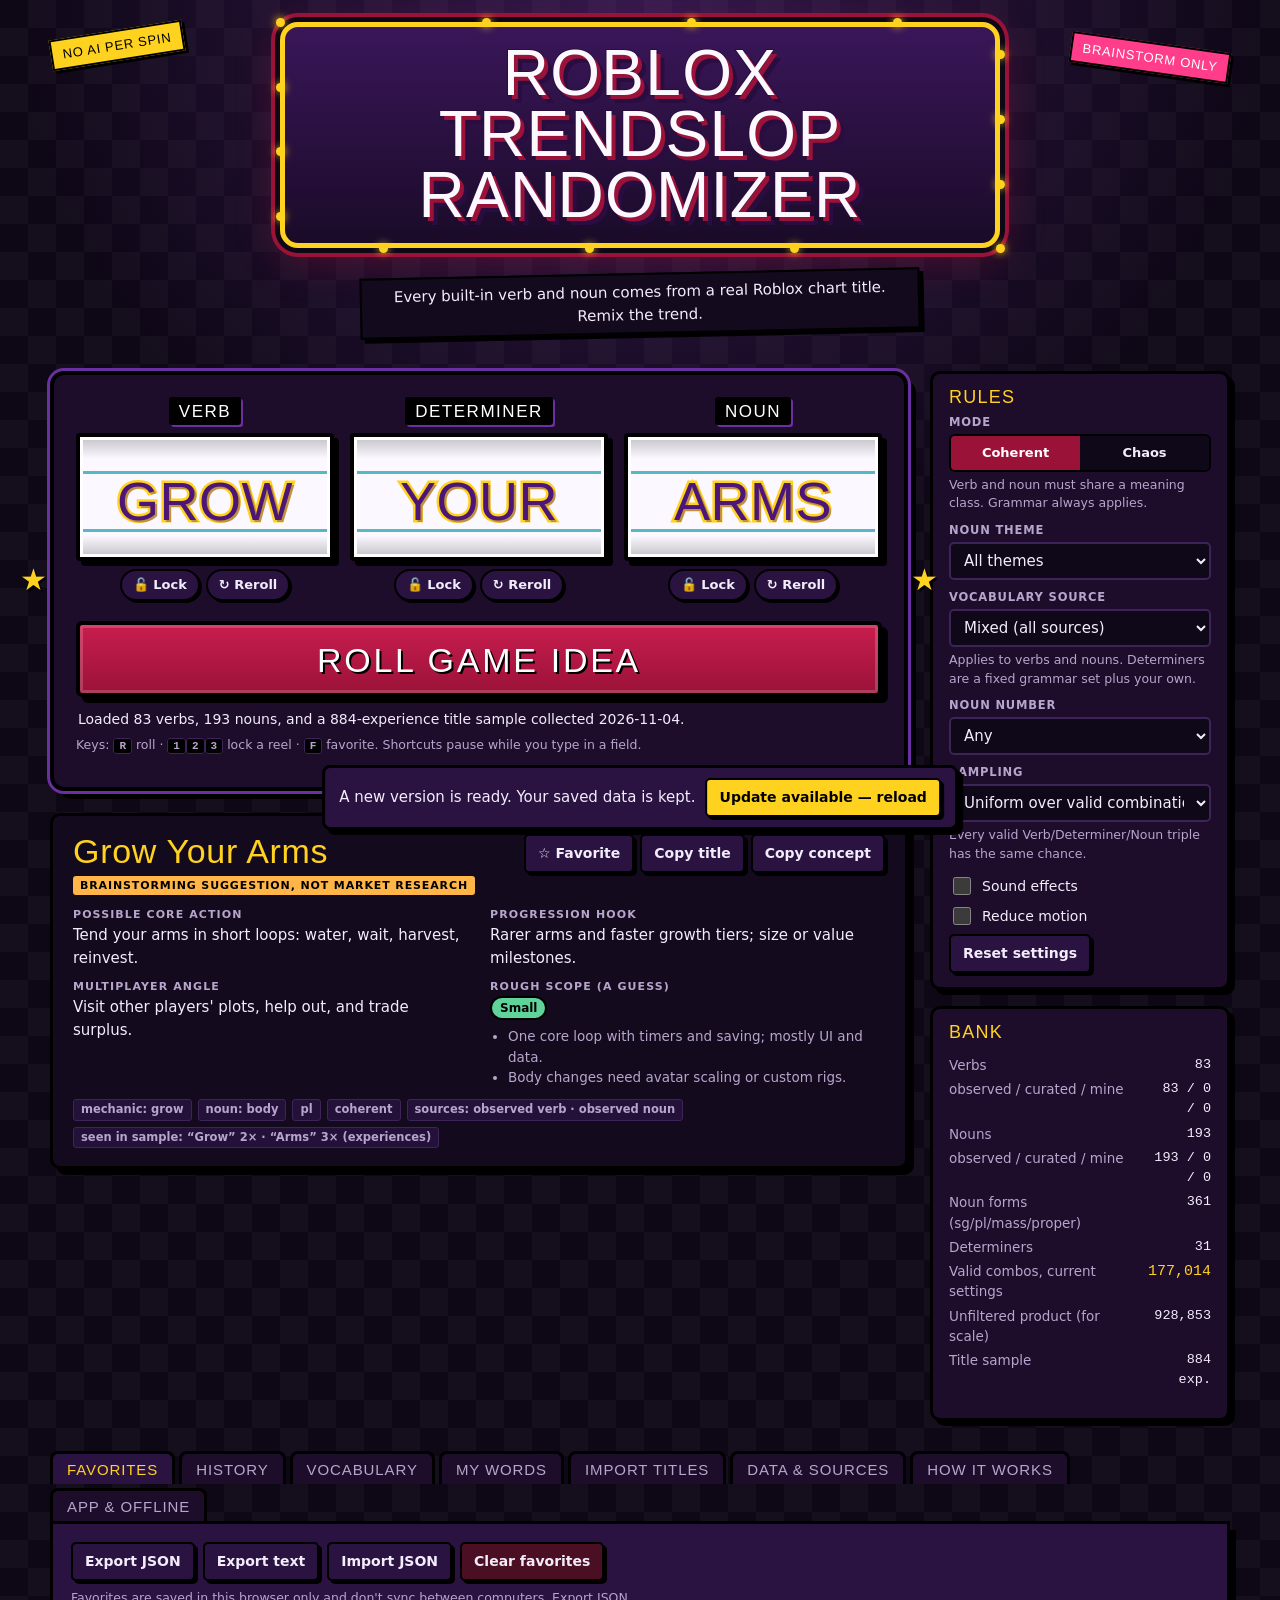
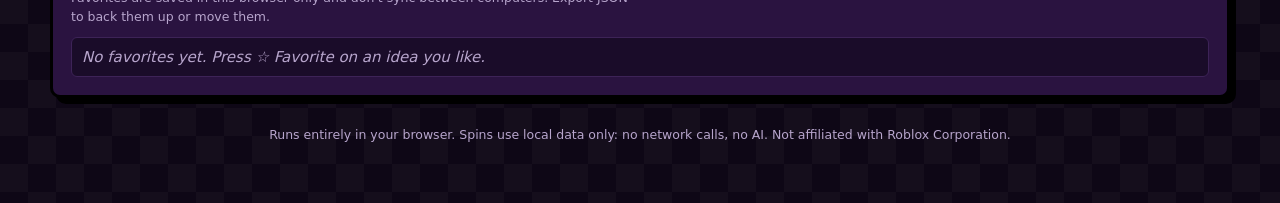
==== commit 26bcfdd4: "Make the game randomizer an installable offline PWA on GitHub Pages - Add a web app manifest (standa" ====
--- a/studio-tools/game-randomizer/index.html
+++ b/studio-tools/game-randomizer/index.html
@@ -6,6 +6,13 @@
 <title>Roblox Trendslop Randomizer</title>
 <meta name="claude:viewport-fit-sides" content="cover">
 <meta name="description" content="Slot-machine brainstorming tool that remixes words from real Roblox chart titles: Verb / Determiner / Noun, with grammar rules.">
+<link rel="manifest" href="manifest.webmanifest">
+<meta name="theme-color" content="#0e0716">
+<link rel="icon" href="icons/icon.svg" type="image/svg+xml">
+<link rel="icon" href="icons/icon-192.png" type="image/png" sizes="192x192">
+<link rel="apple-touch-icon" href="icons/apple-touch-icon.png">
+<meta name="apple-mobile-web-app-title" content="Idea Reels">
+<meta name="mobile-web-app-capable" content="yes">
 <style>
 /* Layout: arcade cabinet — marquee, three ruled-paper reels, roll bar; settings rail beside it; tabbed workbench below. Single dark theme by design. */
 :root{
@@ -248,6 +255,15 @@
   background:var(--gold);color:#000;font-weight:700;padding:9px 16px;border:3px solid #000;border-radius:6px;box-shadow:4px 4px 0 #000;z-index:20;max-width:calc(100vw - 32px)
 }
 footer{margin-top:28px;color:var(--muted);font-size:12.5px;text-align:center}
+.footer-app{display:flex;gap:10px;justify-content:center;align-items:center;flex-wrap:wrap;margin-top:10px}
+.update-bar{
+  position:fixed;left:50%;bottom:calc(70px + env(safe-area-inset-bottom,0px));transform:translateX(-50%);z-index:21;
+  display:flex;gap:10px;align-items:center;flex-wrap:wrap;justify-content:center;
+  background:var(--plum-2);border:3px solid #000;border-radius:8px;box-shadow:5px 5px 0 #000;padding:10px 14px;max-width:calc(100vw - 32px)
+}
+.pwa-status{display:grid;grid-template-columns:auto 1fr;gap:4px 14px;font-size:14px;margin:0}
+.pwa-status dt{color:var(--muted)}
+.pwa-status dd{margin:0}
 
 @media (prefers-reduced-motion: reduce){
   .bulbs i,.roll.busy,.window.landed{animation:none}
@@ -358,14 +374,18 @@
     <button role="tab" type="button" id="tab-import" aria-controls="p-import" aria-selected="false">Import titles</button>
     <button role="tab" type="button" id="tab-data" aria-controls="p-data" aria-selected="false">Data &amp; sources</button>
     <button role="tab" type="button" id="tab-rules" aria-controls="p-rules" aria-selected="false">How it works</button>
+    <button role="tab" type="button" id="tab-app" aria-controls="p-app" aria-selected="false">App &amp; offline</button>
   </div>
 
   <div class="tabpanel" role="tabpanel" id="p-favorites" aria-labelledby="tab-favorites">
     <div class="row">
       <button class="btn" type="button" id="exp-fav-json">Export JSON</button>
       <button class="btn" type="button" id="exp-fav-txt">Export text</button>
+      <label class="btn" for="imp-fav" style="display:inline-block">Import JSON</label>
+      <input type="file" id="imp-fav" accept=".json,application/json" class="sr">
       <button class="btn danger" type="button" id="clear-fav">Clear favorites</button>
     </div>
+    <p class="small" style="margin:8px 0 0">Favorites are saved in this browser only and don't sync between computers. Export JSON to back them up or move them.</p>
     <ul class="list" id="fav-list"></ul>
   </div>
 
@@ -454,9 +474,33 @@
   <div class="tabpanel" role="tabpanel" id="p-rules" aria-labelledby="tab-rules" hidden>
     <div id="rules-out"></div>
   </div>
+
+  <div class="tabpanel" role="tabpanel" id="p-app" aria-labelledby="tab-app" hidden>
+    <h4>Install as an app</h4>
+    <p>You can install this randomizer so it opens in its own window and works without an internet connection.</p>
+    <div class="row"><button class="btn primary" type="button" id="pwa-install" hidden>Install app</button><span class="small" id="pwa-install-note"></span></div>
+    <ul>
+      <li><b>Chrome or Edge on Windows, Mac or ChromeOS:</b> use the Install button above when it appears. Otherwise use the install icon at the right end of the address bar, or the browser menu: in Chrome, <i>Cast, save and share → Install page as app</i>; in Edge, <i>Apps → Install this site as an app</i>. Menu wording varies between browser versions.</li>
+      <li><b>Chrome on Android:</b> open the ⋮ menu and choose <i>Install app</i> or <i>Add to home screen</i>.</li>
+      <li><b>Safari on iPhone or iPad:</b> tap Share, then <i>Add to Home Screen</i>.</li>
+      <li>Firefox on desktop does not install web apps; the page still works normally in the browser.</li>
+    </ul>
+    <h4>Offline use</h4>
+    <dl class="pwa-status">
+      <dt>Offline copy</dt><dd id="pwa-offline">Checking…</dd>
+      <dt>Connection</dt><dd id="pwa-online">—</dd>
+      <dt>App version</dt><dd id="pwa-version">—</dd>
+    </dl>
+    <p class="small" style="margin-top:8px">After one successful visit online, rolling, filters, favorites, history, My words, CSV import and the vocabulary browser all work offline. <b>Online only:</b> the links to game pages on roblox.com. When a new version is published you'll see <i>Update available — reload</i>; nothing changes until you click it.</p>
+    <h4>Your saved data</h4>
+    <p>Favorites, history, settings and My words are stored in this browser on this device only. They survive app updates, but they do <b>not</b> sync between computers, browsers, or the installed app and a different browser. Clearing browsing data for this site deletes them.</p>
+    <p>To move or back up favorites, use <b>Export JSON</b> and <b>Import JSON</b> on the Favorites tab. My words has its own export and import on the My words tab.</p>
+  </div>
 </section>
 
-<footer>Runs entirely in your browser. Spins use local data only: no network calls, no AI. Not affiliated with Roblox Corporation.</footer>
+<footer>Runs entirely in your browser. Spins use local data only: no network calls, no AI. Not affiliated with Roblox Corporation.
+  <div class="footer-app"><button class="btn" type="button" id="pwa-install-footer" hidden>Install app</button></div>
+</footer>
 </div>
 
 <dialog id="dlg" aria-labelledby="dlg-h">
@@ -470,6 +514,7 @@
   <p class="small" style="margin:8px 0 0">Downloads work when the page is opened from a file or a normal website. Some embedded previews block them; use Copy there.</p>
 </dialog>
 <div class="toast" id="toast" hidden></div>
+<div class="update-bar" id="pwa-update" role="status" hidden><span>A new version is ready. Your saved data is kept.</span><button class="btn primary" type="button" id="pwa-update-btn">Update available — reload</button></div>
 
 <!-- Observed title sample. Replace with collector/embed.py; do not hand-edit. -->
 <script id="sample-data" type="application/json">{"format":"trendslop-randomizer/sample@1","collected_at":"2026-11-04T03:27:08+00:00","collection_started_at":"2026-11-04T03:26:37+00:00","method":"All non-empty Discover sorts returned by explore-api get-sorts for one anonymous session (default device/country), paged until no next token. Sponsored placements removed. Deduplicated by universe ID. Details added from games.roblox.com/v1/games.","sources":[{"name":"Roblox Discover sorts (explore-api get-sorts, undocumented)","url":"https://apis.roblox.com/explore-api/v1/get-sorts"},{"name":"Roblox Games API v1 (legacy)","url":"https://games.roblox.com/v1/games"}],"metrics":{"chart_player_count":"current players reported by the chart at collection time (snapshot)","playing":"current players reported by Games API at enrichment time (snapshot)","visits":"all-time total visits; NOT current popularity"},"sponsored_skipped":0,"sorts":[{"sortId":"top-trending","name":"Top Trending","games":99},{"sortId":"up-and-coming","name":"Up-and-Coming","games":96},{"sortId":"top-playing-now","name":"Top Playing Now","games":99},{"sortId":"fun-with-friends","name":"Fun with Friends","games":87},{"sortId":"top-revisited","name":"Top Revisited","games":90},{"sortId":"top-earning","name":"Top Earning","games":96},{"sortId":"top-paid-access","name":"Top Paid Access","games":78},{"sortId":"top-rated","name":"Top Rated","games":100},{"sortId":"most-popular","name":"Most Popular","games":98},{"sortId":"trending-music-experiences","name":"Trending Music Experiences","games":16},{"sortId":"trending-in-rpg","name":"Trending in RPG","games":29},{"sortId":"trending-in-sports-and-racing","name":"Trending in Sports & Racing","games":30},{"sortId":"trending-in-shooter","name":"Trending in Shooter","games":28},{"sortId":"trending-in-action","name":"Trending in Action","games":48},{"sortId":"trending-in-adventure","name":"Trending in Adventure","games":30},{"sortId":"trending-in-entertainment","name":"Trending in Entertainment","games":27},{"sortId":"trending-in-obby-and-platformer","name":"Trending in Obby & Platformer","games":29},{"sortId":"trending-in-party-and-casual","name":"Trending in Party & Casual","games":29},{"sortId":"trending-in-puzzle","name":"Trending in Puzzle","games":28},{"sortId":"trending-in-roleplay-and-avatar-sim","name":"Trending in Roleplay & Avatar Sim","games":29},{"sortId":"trending-in-shopping","name":"Trending in Shopping","games":29},{"sortId":"trending-in-simulation","name":"Trending in Simulation","games":92},{"sortId":"trending-in-strategy","name":"Trending in Strategy","games":30},{"sortId":"trending-in-survival","name":"Trending in Survival","games":40},{"sortId":"more-when-you-subscribe","name":"More When You Subscribe","games":93},{"sortId":"learning-and-explore","name":"Learn & Explore","games":58}],"fields":["universe_id","title","playing","visits","genre","charts[sortIndex,rank]","root_place_id"],"rows":[[10563114921,"Steal An Egg",512141,10357154885,"Simulation",[[2,1],[5,14],[8,8],[21,64]],107778070777162],[1686885941,"Brookhaven 🏡RP",234236,89194842368,"Roleplay & Avatar Sim",[[2,2],[3,14],[8,25],[19,21]],4924922222],[994732206,"[🎃] Blox Fruits",165867,65259868336,"RPG",[[2,3],[4,16],[5,3],[8,9],[10,1]],2753915549],[66654135,"Murder Mystery 2",147754,32066692506,"Survival",[[2,4],[3,38],[5,8],[8,5],[23,22]],142823291],[383310974,"[🎃] Adopt Me!",111459,45314496277,"Roleplay & Avatar Sim",[[2,5],[4,31],[5,6],[8,6],[19,19],[24,1]],920587237],[10765288803,"Break and Steal an Egg",94537,336719210,"Simulation",[[2,6],[7,100],[21,91]],114326934417838],[6035872082,"RIVALS",90710,19135286313,"Shooter",[[2,7],[4,78],[5,2],[8,4],[12,16]],17625359962],[3183403065,"[☀️UPD 21🏖️] Anime Adventures",78711,2560569885,"Strategy",[[0,3],[2,8],[4,2],[5,1],[8,12],[22,1]],8304191830],[3508322461,"[🎃] Jujutsu Shenanigans",74872,7866697199,"Action",[[2,9],[3,55],[4,44],[5,13],[8,1],[13,27]],9391468976],[7529591378,"[ALPHA] Practical Basketball",73961,113741838,"Sports & Racing",[[0,2],[2,10],[5,4],[8,10],[11,1]],80681221431821],[7326934954,"99 Nights in the Forest 🔦",71369,30396993598,"Survival",[[2,11],[5,57],[8,29],[23,26]],79546208627805],[10771421858,"DONT SPLASH",62205,177856692,"Obby & Platformer",[[0,1],[1,3],[2,12],[5,86],[8,2]],119958473240233],[6701277882,"[👻UPD] Fish It! 🐟",59309,4813899978,"Simulation",[[2,13]],121864768012064],[10766972131,"[🎃] Throw Food For Animals",57571,49235428,"Simulation",[[0,15],[2,15],[8,95],[21,11]],120219252362013],[7219654364,"[💀DUELS] Murderers VS Sheriffs",57110,2042645453,"Action",[[2,14],[13,14]],135856908115931],[5750914919,"Fisch 🎸 [VENUE ENCORE]",56278,5101790464,"Simulation",[[2,16],[4,35],[5,11],[8,14],[21,1]],16732694052],[5569032992,"🎃 Dandy's World [ALPHA]",56147,7870070722,"Survival",[[2,17],[4,60],[5,22],[8,13],[23,23]],16116270224],[2711375305,"Catalog Avatar Creator",55380,8244218586,"Shopping",[[2,18],[3,48],[4,87],[8,3],[20,1],[24,67]],7041939546],[3808081382,"[HALLOWEEN] The Strongest Battlegrounds",53980,19575718281,"Action",[[2,19],[3,60],[4,24],[5,21],[8,7],[13,1]],10449761463],[3317771874,"🎃 [MINIGAMES] Pet Simulator 99! 👻",45282,2696295635,"Simulation",[[2,20],[4,82],[5,15],[8,73],[21,10],[24,2]],8737899170],[5203828273,"[🎃] Dress To Impress",42001,11296423944,"Roleplay & Avatar Sim",[[2,21],[5,25],[8,15],[19,20]],15101393044],[4658598196,"[UPDATE 5] Attack on Titan Revolution",41273,1191963844,"RPG",[[0,4],[2,22],[4,17],[5,7],[8,17],[10,2]],13379208636],[7709344486,"[💀] Steal a Brainrot",39827,74331256096,"Simulation",[[2,23],[5,41],[8,51],[21,66]],109983668079237],[10708913337,"[🎉UPD 11] Anime Dice",38521,161345766,"Simulation",[[2,24],[5,85],[7,3],[21,84]],113290951185459],[6739698191,"[WEEK 2 🎃 x BUTCHER] Violence District",37428,1679464685,"Survival",[[2,25],[3,29],[4,54],[5,71],[8,48],[23,4]],93978595733734],[6931042565,"[UPD] Volleyball Legends",35716,4085912452,"Sports & Racing",[[2,26],[4,75],[5,23],[8,21],[11,13]],73956553001240],[5361032378,"Sol's RNG [ Halloween Event 🎃]",34897,2271042230,"Simulation",[[2,27],[4,10],[5,18],[8,68],[21,7]],15532962292],[10629695169,"✨Tap Simulator REBORN",32426,38502577,"Simulation",[[2,29],[3,34],[5,20],[21,68]],72858262610964],[10155360168,"Illegal Soccer",32153,279879769,"Sports & Racing",[[2,28],[3,81],[5,96],[8,40],[11,14]],126987974021910],[3647333358,"[🎃HLWN🎃] Evade ",27975,9432205525,"Survival",[[2,30],[5,63],[8,22],[23,3],[24,6]],9872472334],[601130232,"Bee Swarm Simulator",27877,4643093347,"Simulation",[[2,31],[4,51],[5,54],[8,54],[21,6]],1537690962],[6331902150,"Forsaken",26981,5901496897,"Survival",[[2,32],[3,61],[5,82],[8,33],[23,24]],18687417158],[10764627709,"[BOSS🎃] Huss Valley",22402,239733753,"Action",[[2,33],[3,70],[5,52],[8,19],[13,29]],107535308163741],[10770933473,"[🌍UPD] +1 Anime Eyes",21717,13341135,"Simulation",[[0,21],[1,27],[2,35],[5,93],[8,81],[21,15]],97617452700163],[10769315427,"[🎃] Steal A Pet And Ride It!",21562,21848866,"Simulation",[[0,80],[1,70],[2,34],[21,44]],95168737547508],[3240075297,"Berry Avenue 🏠 RP",21344,8937231695,"Roleplay & Avatar Sim",[[2,36],[3,68],[19,24]],8481844229],[10769957062,"Bug Evolution [🕷️]",20890,16581960,"Survival",[[0,6],[1,4],[2,37],[3,79],[5,39],[8,20],[23,1]],70650894743738],[6765805766,"BlockSpin 🔪 [HALLOWEEN UPDATE!]",19400,1327631153,"Action",[[2,39],[24,3]],104715542330896],[4839802560,"LifeTogether 🏠 RP ",19169,4097900315,"Roleplay & Avatar Sim",[[2,38],[3,19],[19,25],[24,10]],13967668166],[184199275,"[🥇SEASONS] NFL Universe Football",18766,1019163107,"Sports & Racing",[[2,40],[5,68],[8,42],[11,15],[24,18]],2338325648],[2668101271,"Fling Things and People",18747,3703214264,"Simulation",[[2,41],[3,17],[21,25]],6961824067],[5995470825,"[🔥UPD] Hypershot",18220,1407930013,"Shooter",[[2,42],[5,29],[8,47],[12,18],[24,11]],17516596118],[372226183,"Flee the Facility",18128,6136636352,"Survival",[[2,44],[3,33],[8,36],[23,27]],893973440],[10768284407,"🛡️[S1] Bike Universe",17952,64901247,"Simulation",[[2,43],[5,48],[8,31],[21,65]],98628861455414],[10771997908,"+1 Spider Arm🕷️",17810,24849086,"Simulation",[[0,9],[1,8],[2,45],[8,35],[21,4]],117734411290994],[1176784616,"Tower Defense Simulator",17795,5062547126,"Strategy",[[2,46],[4,28],[5,12],[8,26],[22,2],[24,4]],3260590327],[10769464063,"[🎃] +1 Venom Evolution",17507,37345020,"Simulation",[[1,59],[2,47],[21,26]],116448925875915],[1831550657,"🎃 Creatures of Sonaria 🍬 Survive Kaiju Animals",17038,2288510091,"Roleplay & Avatar Sim",[[2,50],[3,47],[4,69],[5,19],[8,45],[19,1]],5233782396],[1202096104,"Driving Empire [🎃HALLOWEEN EVENT🎃]",17009,3413151156,"Simulation",[[2,49],[5,60],[8,89],[21,16]],3351674303],[10770593871,"[UPD] Realistic Ragdoll Engine 🩸",17002,27549529,"Simulation",[[0,10],[1,35],[2,48],[8,30],[21,5]],81230874545623],[10769384180,"Fake an Egg",16587,57628516,"Simulation",[[2,52],[21,34]],97289366402005],[2619619496,"[👻Rereleases] BedWars",16315,11823531291,"Action",[[2,51],[4,67],[5,61],[8,27],[13,28]],6872265039],[10770605947,"Ragdoll Reality 🩸",15998,42061831,"Simulation",[[1,92],[2,54],[21,72]],127932298993998],[10766620257,"[🏰] Bike For Egg!",15623,47131776,"Simulation",[[2,53]],74023858073178],[10769851460,"Criminal Simulator 💰 [ALPHA]",15463,10257342,"Simulation",[[0,7],[1,12],[2,55],[5,91],[8,34],[21,3]],83048653078891],[10762636904,"[💰X2] Cameraman Tower Defense",15341,79431115,"Strategy",[[2,56],[4,79],[5,74],[7,99],[22,19]],132929771812494],[88070565,"[🛁] Welcome to Bloxburg ",15224,10155381090,"Roleplay & Avatar Sim",[[2,57],[5,33],[8,28],[19,22],[24,13]],185655149],[7554119808,"🛍️ My Avatar!",14969,496435042,"Shopping",[[2,58],[20,2]],75387700043737],[10769835283,"[UPD4 💀] Depth Incremental",14822,4790710,"Simulation",[[0,36],[1,15],[2,59],[21,20]],119101118479978],[578392296,"ABA",14737,1377073420,"Action",[[2,60],[4,5],[5,17],[8,18],[13,2]],1458767429],[7018190066,"[👻EVENT] Dead Rails ",14252,6640751397,"Adventure",[[2,61],[14,21]],116495829188952],[10767537135,"Evermore High 🦢",14024,6454378,"Roleplay & Avatar Sim",[[0,29],[2,62],[19,4]],138636753681976],[8178086002,"[🎃] Lethal Ape Experience",13851,149505139,"Survival",[[2,64]],117713779364528],[4949420752,"Realistic Street Soccer",13764,1766478565,"Sports & Racing",[[2,63],[11,10]],14315258385],[10222476236,"🎃 Catalog Avatar Runway",13548,71363555,"Roleplay & Avatar Sim",[[2,65],[3,63],[19,7]],97577741629233],[2440500124,"DOORS 🍬🍭",13547,7999881902,"Survival",[[2,66],[5,55],[8,23],[23,25]],6516141723],[10771155665,"Ragdoll Sandbox",13341,5794618,"Simulation",[[0,43],[1,9],[2,67]],113398609378596],[10768383600,"[💉INJECTIONS] Ragdoll Playground",13255,11069225,"Simulation",[[0,5],[1,7],[2,69],[8,16],[21,2]],106521346673466],[10767380385,"[CH2] Sell Fries! [Anomaly] 🍟",13203,98027110,"Survival",[[2,68],[23,36]],94891079210424],[10148749921,"Animal Hospital (Anomaly) 🧪",13123,2503744911,"Survival",[[2,70],[5,94],[8,83],[23,11]],78515283254292],[7008097940,"[🎃] Ink Game",13009,3378339864,"Party & Casual",[[2,71],[17,3]],99567941238278],[10765490774,"[🎃]Climb For Animals Eggs🥚",12813,79785983,"Simulation",[[2,72]],85738654635245],[10057403337,"[🔥NEW CASE] Deagle Arena",12151,285981899,"Shooter",[[0,79],[2,73],[12,8]],84556640895285],[10740316645,"⛏️ My Anime Mine",12002,26236044,"Simulation",[[2,74],[5,75],[21,88]],79389059854988],[7436755782,"[🎃] Grow a Garden 🌶️",11894,36006094423,"Simulation",[[2,75],[21,29]],126884695634066],[2936053166,"[🎃] Squid Game X",11789,2350522772,"Party & Casual",[[2,76],[17,21]],7554888362],[10768172922,"RoWorld [World PvP]",11776,88347487,"Strategy",[[2,77],[8,58],[22,17]],137151641329864],[10769634720,"PINKIE PROMISE [HORROR]",11684,12997722,"Adventure",[[1,31],[2,78],[8,49],[14,1]],75815532269840],[9978329815,"Mukbang Game [Testing]🦇!",11533,571543783,"All",[[2,79]],74188431054457],[4777817887,"Blade Ball",11224,6524508297,"Action",[[2,80],[3,87],[5,10],[8,37],[13,30],[24,84]],13772394625],[10772066587,"[CLASS] MALAM SAMA OPAH ",11128,9694207,"Survival",[[2,81]],91246277860636],[648454481,"[🎃HALLOWEEN PT 3] Grand Piece Online",10975,1344649040,"RPG",[[2,82],[4,39],[5,16],[10,3],[24,17]],1730877806],[9534705677,"[🔥New Secret] Sniper Arena",10916,357135708,"Shooter",[[2,85],[5,24],[8,41],[12,17]],122446657157717],[10261267004,"[🎃] Storage Hunters: Open World",10902,145033759,"Simulation",[[2,84],[3,80],[5,43],[21,78]],98800969324557],[9584852943,"+1 Speed Keyboard Escape | Candy & Chocolate",10889,6649311094,"Simulation",[[2,83],[7,39],[21,83]],95082159892680],[10769149947,"صيد الضبّان",10676,40367487,"Simulation",[[2,87]],82347957379349],[10460801145,"TROLL Hug Tower",10649,263980022,"Obby & Platformer",[[2,86]],103037106396302],[6325068386,"[ZENTETSU⚡] Blue Lock: Rivals",10576,5027601313,"Sports & Racing",[[2,88],[7,52],[11,23]],18668065416],[10771507608,"🧸 My Small Business",10523,19363032,"Simulation",[[0,59],[1,76],[2,89],[21,33]],136468592163527],[10767012496,"[PT.2🎃] Turbo Soccer : Beta 1.0",10503,144049465,"Sports & Racing",[[2,90],[11,21]],101880234193261],[10685282333,"Ball VS Ball [RANKED]",10471,185951994,"Party & Casual",[[2,92],[8,44],[17,17]],96510596525082],[10733617110,"[👁️‍🗨️MIMIC] Scary Baboon Reimagined",10452,11445317,"Survival",[[2,91]],93660722909304],[10766468833,"Cut a Rock",10351,4402415,"Simulation",[[2,94]],113742027864370],[10769543742,"Backseat Rally",10349,61832798,"All",[[1,32],[2,95],[8,32]],94278659624110],[703124385,"Tower of Hell",10254,29346507093,"Obby & Platformer",[[2,93],[8,24],[16,18]],1962086868],[10770466814,"[🎃] Clean the Moon!",10193,4360137,"Simulation",[[0,13],[1,6],[2,97],[8,46],[21,8]],76678170614451],[1516533665,"Piggy [X2 SEASON XP]",10124,14450854914,"Survival",[[2,96],[8,77],[23,8]],4623386862],[9294074907,"[FPS] One Tap",9915,661472780,"Shooter",[[12,27]],90568084448279],[10769543567,"Cat Battles 🐾",9894,111269043,"Action",[[2,98],[3,36],[13,37]],130906410042392],[10770699460,"Raise The Biggest Family",9807,12074662,"Roleplay & Avatar Sim",[[0,57],[1,42],[2,99],[19,6]],89537559330901],[4723764956,"🎥My Movie",9792,622415595,"Entertainment",[[15,20]],13600218266],[6521100398,"Dreamville 🏡 RP [Pets! 😺]",9495,399812071,"Roleplay & Avatar Sim",[[3,39],[8,63],[19,16]],74395953411817],[10770628276,"Sell a Million Sushi",9480,4899457,"Simulation",[[0,38],[1,10],[21,22]],125866884667103],[10769552054,"Urban Reload 💀",9400,9850946,"Action",[[0,25],[1,26],[5,42],[13,4]],84448037861644],[1852226622,"Gacha Online 🎃 RP",9372,3020089777,"Roleplay & Avatar Sim",[[19,17],[24,20]],5289509545],[4730278139,"[🎃AKUMA] untitled boxing game🥊",9030,1493782639,"Action",[[3,86],[5,67],[13,41]],13621938427],[10258991999,"[🎃EVENT] Command An Army",8806,87377219,"Action",[[13,33]],101770480176177],[9837612476,"[🎃] Mini War",8716,367992900,"Simulation",[[5,35],[7,94],[21,79]],131346454575416],[6774320049,"Dubai 🏡 RP [Newborns! 👶]",8707,316350425,"Roleplay & Avatar Sim",[[19,13]],122485613019196],[7613921865,"[🎃] Anime Expeditions ",8703,812188584,"Strategy",[[0,53],[5,31],[22,4]],84515722934860],[10770284142,"Night Rider 🏍️ [TESTING]",8599,11507152,"Simulation",[[0,16],[1,14],[8,79],[21,12]],71335623205843],[10673920146,"[🎃] Survive a Million Monkeys",8471,56010458,"Survival",[[5,70],[8,82],[23,10]],99409088950210],[10739112966,"Street Soccer Pro",8439,36090126,"Sports & Racing",[[11,30]],119242658671952],[5650396773,"a dusty trip [🎃HALLOWEEN]",8346,2614369782,"Adventure",[[14,6]],16389395869],[10772217708,"Tesla Roadster Chase",8200,7221415,"Simulation",[[0,18],[1,1],[21,13]],122379697375766],[65241,"Natural Disaster Survival",8152,4537149334,"Survival",[[3,71],[8,91],[23,30]],189707],[10768677773,"ATV/UTV | Carolina Leaners ",8128,4502454,"Simulation",[[1,39],[3,85],[5,26],[8,76],[21,14]],118580801709155],[6945584306,"[🎃EVENT!] Azure Latch",8122,606188334,"Sports & Racing",[[3,22],[4,1],[5,27],[7,51],[8,43],[11,16]],94647229517154],[10758824872,"[♾️] Ride a Dino",8049,31830372,"Simulation",[[21,77]],93523763376122],[10769484703,"[👽] What If Disasters",7963,17768745,"Survival",[[1,67],[3,35],[8,57],[23,29]],109440485612336],[10769020444,"Scare Your Neighbor",7926,8480487,"Simulation",[[0,96],[1,81],[21,58]],124710677460732],[9167377564,"100 Days at Sea",7909,421132246,"Survival",[[7,63]],70411440483149],[6504986360,"[🎃] Bubble Gum Simulator INFINITY",7895,622403535,"Simulation",[[3,26],[4,56],[5,72],[21,90]],85896571713843],[10771871836,"📸 Say Cheese! [STORY]",7780,11576990,"Adventure",[[0,12],[1,34],[8,38],[14,2]],100453542816833],[10752743876,"Trending Emote Dance",7759,34910647,"Simulation",[[21,61]],91064322438141],[10770197883,"🎬 Make a Cartoon!",7709,4875521,"Party & Casual",[[0,39],[1,13],[17,2]],139611482808453],[7671049560,"🎃 The Forge [Guilds]",7499,1042102510,"RPG",[[5,44],[10,4]],76558904092080],[10768625767,"Save the Krusty Krab 🍔",7311,25594399,"Survival",[[1,65],[23,31]],129332901430212],[10767231756,"Push the Patient [1-2 PLAYER OBBY]",7190,6215075,"Obby & Platformer",[[0,70],[16,2]],94227180343187],[210851291,"Build A Boat For Treasure",7107,5248025019,"Simulation",[[3,72],[21,69],[25,38]],537413528],[10771051754,"Realistic Car Destruction",7089,10086814,"Simulation",[[0,65],[1,50],[21,35]],131817327709359],[10770568427,"Fart Together [1-4 PLAYER OBBY] 💨",7001,10081377,"Obby & Platformer",[[0,20],[1,18],[3,3],[8,75],[16,1]],100047964036957],[10418879884,"Destruction Engine Testing 💥",6950,2775447,"Simulation",[[0,67],[21,36]],104624310093499],[5595353122,"Slayers 2",6875,149638618,"RPG",[[5,58],[7,31],[10,18]],16205713724],[10502841145,"[🎃WITCH🪄] Anime Astral Simulator",6788,122327464,"Simulation",[[4,41]],102072869879193],[3990106548,"Baddies 💅",6737,1894824253,"Action",[[3,23],[5,47],[13,40]],11158043705],[10638886777,"[🎃] 🧈 Stack A Butter Squishy [ASMR]",6674,32531606,"Simulation",[[3,77],[21,38]],80959592833753],[5039839070,"(ANNIVERSARY) Outcome Memories v0.2",6662,367235608,"Survival",[[3,41],[4,21],[23,32]],14608970270],[1000233041,"3008 [2.75]",6660,3340907539,"Survival",[[3,5],[23,21]],2768379856],[10764221401,"TROLL Fly & Carry Tower",6636,42207068,"Obby & Platformer",[[16,29]],117043200777029],[10765938934,"[🎉UPD] Roll A Stickman!",6573,9529563,"Simulation",[[5,66]],115068315659966],[10737656087,"(🎃UPDATE🎃) THA BRONX 3",6568,15608386,"Action",[[3,6],[13,44]],128899661081075],[10765841403,"👁️Steal Or Die [LIMINAL LUCIDITY!]",6502,12577441,"Survival",[[3,28],[8,60],[23,28]],119925538689885],[7633926880,"[ZOMBIES!] BloxStrike",6484,330228547,"Shooter",[[5,59],[8,74],[12,19]],114234929420007],[9796898051,"Drill to Earth’s Core 🎃👻",6442,89739793,"Adventure",[[14,23]],101906032112547],[10771680162,"Can You Pass A Driving Test?",6428,3722206,"Simulation",[[0,41],[1,5],[21,23]],91652462379782],[1235188606,"[🎃] Dragon Adventures 🐉",6405,1747913452,"RPG",[[4,68],[5,30],[10,19]],3475397644],[1054526971,"Blackhawk Rescue Mission 5",6214,655591047,"Action",[[4,76],[5,73],[8,52],[13,31]],2916899287],[10769420234,"MOUSE 🐭",6178,8451903,"Survival",[[0,63],[1,57],[23,13]],81688312343760],[10770306793,"[🧪CH2] 1M Clicks To Escape",6159,2794682,"Simulation",[[0,55],[1,24],[21,31]],138666683767450],[2783797267,"[🌽HAULING🌽] American Plains Mudding",6143,739488041,"Simulation",[[21,73]],7171174521],[2655311011,"[🎃] Anime Dimensions Simulator",6104,1435492664,"RPG",[[5,36],[7,18],[10,12]],6938803436],[1278035280,"Warrior Cats: Ultimate Edition",6094,794662144,"Roleplay & Avatar Sim",[[3,31],[4,47],[5,64],[19,5]],3663340706],[9908641400,"Football Fusion 3",6088,91292033,"Sports & Racing",[[3,13],[8,69],[11,17]],82866880824588],[10766506199,"7 Days Cat-Sitting",6076,116640795,"Survival",[[23,35]],116802325837172],[7398552394,"A desrt [SANDBOX]",6068,286693463,"Adventure",[[0,19],[8,87],[14,3]],107467295209358],[10768891670,"Make The Logo!",6062,7245635,"Party & Casual",[[0,51],[17,4]],112232726743887],[10770204379,"🍀 Tower Of Luck [1.8]",6049,11389430,"Action",[[0,75],[1,55],[13,23]],137183712266194],[10769120871,"Climb The Shrike Tower",6021,10390615,"Obby & Platformer",[[1,84],[16,6]],97781621108109],[10599505531,"Game Of Life",5993,4839976,"Strategy",[[0,28],[1,22],[8,86],[22,3]],85776559327018],[1946714362,"[🎃] Bloodlines",5990,70561754,"RPG",[[3,64],[4,11],[5,5],[6,1],[8,62],[10,16]],5571328985],[9885372266,"🎃Unseen Liminality",5976,99686628,"Adventure",[[0,26],[3,11],[8,98],[14,4]],82797688803922],[10282097014,"Pet Store Tycoon",5951,22506051,"Simulation",[[5,77],[21,75]],118845698633260],[10767386157,"Chop A Forest",5939,39798056,"Simulation",[[5,65],[8,96],[21,71]],103363457515322],[321778215,"Royale High",5842,10476747015,"Roleplay & Avatar Sim",[[4,85],[8,56],[19,2],[24,16]],735030788],[10552240401,"[UPD 11] Defeat Anime RNG 🎃",5820,10875814,"Simulation",[[5,95]],92606991708989],[5720553711,"NewSmith 🏡 RP [Family! 👪]",5801,790444448,"Roleplay & Avatar Sim",[[24,49]],16625391970],[10768498581,"Tribes 3v3",5784,125364757,"Shooter",[[12,20]],72169370437173],[4348829796,"MVSD | Murderers VS Sheriffs Duels",5699,2755787607,"Action",[[3,46],[13,35]],12355337193],[2294168059,"[🎃] The Mimic",5692,1277106777,"Survival",[[0,23],[8,64],[23,7]],6243699076],[6682487255,"[ 👻 🎃] Anime Card Clash",5647,534897727,"Simulation",[[4,14],[5,69],[7,82]],110829983956014],[10769249409,"[UPD] Drive a Cart Downhill!",5621,16326891,"Obby & Platformer",[[0,91],[16,4]],88286531172202],[9561553764,"Murder Duels",5602,319785781,"Shooter",[[5,87],[12,6]],120851538706364],[73885730,"Prison Life",5596,3066996900,"Action",[[13,36]],155615604],[10421901778,"[🎃] Clean Everything",5585,33084367,"Puzzle",[[18,19]],140576663170542],[10771800287,"Make Viral Candy! 🍬",5511,5212964,"Simulation",[[1,75]],92696280499166],[10765491459,"Superhero Arena",5508,31500467,"Action",[[3,83],[13,26]],78710221869926],[10230942274,"Ability Arena 💥",5507,118272642,"Action",[[3,66]],110175021189594],[10189903609,"Finish The Word! [ SUMMER ]",5489,104867509,"Puzzle",[[18,18]],91704854174760],[10771410956,"[BOSSFIGHTS] Realistic Ragdoll Playground 💥",5463,8126142,"Simulation",[[0,22],[1,19],[8,65],[21,17]],75673503074101],[10767330648,"CRAZY 8 Ball",5431,10435462,"Sports & Racing",[[11,5]],107430170196919],[9965411707,"[EVENT🎃] Noob Incremental",5400,54246997,"Simulation",[[4,12]],76911729991355],[10772879271,"[UPDATE 1.0] 30 Floors Up",5379,933783,"Survival",[[1,87]],124063493943486],[5578556129,"Vanguards: 2nd Anniversary",5343,2101063855,"Strategy",[[7,16],[22,21]],16146832113],[10769361895,"LINE UP! Metro Tycoon",5288,2163937,"Simulation",[[21,52]],76792629643884],[371263894,"Greenville RP (🦇HALLOWEEN!) ",5278,1484269682,"Roleplay & Avatar Sim",[[5,79],[8,70],[19,23]],891852901],[10767138232,"Kukirin Life [Testing]",5250,77358314,"Simulation",[[5,50],[8,88],[21,67]],122840796290491],[4049246711,"🎃 Timebomb Duels [Alpha]",5240,982327476,"Party & Casual",[[17,5]],11379739543],[7585140258,"RUNAWAYS [beta]",5222,174288140,"Action",[[13,34]],118418618261207],[10768372920,"[🎃] +1 Upgrade Per Kill",5220,15449284,"Action",[[0,62],[13,20]],113273588963037],[10173311467,"[🎃HALLOWEEN EVENT] Ghost Driver",5195,126333440,"Simulation",[[5,90],[7,65],[21,70]],137228775845999],[10732236937,"[ Battra ] Kaiju Alpha",5193,60213908,"Action",[[5,76]],127403135954624],[9970645639,"Run a Restaurant!",5174,135019932,"Simulation",[[7,21]],77843161404023],[9855761734,"[🏁UPD] San Diego Roleplay",5114,236087330,"Roleplay & Avatar Sim",[[19,14]],136020512003847],[9051406594,"[EVENT🎃] Dueling Grounds ⚔️ ",5079,446299435,"Action",[[7,61],[13,39]],94217045453265],[9480281767,"[UPDATE!] Monopoly",5021,35759719,"Strategy",[[22,18]],133585162751824],[10767634248,"Firefighting Sim 🚒",4986,41865552,"Simulation",[[21,86]],102476635575386],[10770254650,"[🎃] Bey Rivals",4985,9998934,"Action",[[0,31],[1,47],[5,45],[8,93],[13,6]],79726149410614],[7274244096,"[UPDATE] Toilet World Roleplay 2",4890,170640959,"Roleplay & Avatar Sim",[[4,46],[19,29]],135717153770519],[10768785226,"A Long Flight [SANDBOX]",4881,15107386,"Survival",[[8,71],[23,6]],129631837832236],[7094518649,"Restaurant Tycoon 3",4854,388925707,"Simulation",[[21,81],[24,8]],119048529960596],[7028566528,"[🎃] Basketball: Zero",4833,1169062012,"Sports & Racing",[[7,2],[11,19]],130739873848552],[1720936166,"[OG] All Star Tower Defense",4810,7959295435,"Strategy",[[5,83],[22,22]],4996049426],[10526853622,"Deep Fishing🎣",4803,25495830,"Simulation",[[3,49]],132239307080610],[4931927012,"[🎃]🏀Basketball Legends🏀",4745,781207264,"Sports & Racing",[[11,2]],14259168147],[10772287037,"[🎃] Facecard: Makeup Showdown (Junior)",4738,8802064,"Roleplay & Avatar Sim",[[0,66],[1,38],[19,9]],80310402465538],[10767582899,"[🎃] 📱 Build a Phone Empire",4731,14744873,"Simulation",[[21,80]],101914705206759],[10765902945,"[UPDATE 4.5] Anime Legacy Simulator",4636,10616215,"Simulation",[[3,62]],106198175232796],[10769621465,"Cook the Chicken (by slapping it)",4619,11720382,"Simulation",[[0,58],[1,83],[21,32]],82146707127797],[7178032757,"[🎃] Rebirth Champions: Ultimate",4618,251363695,"Simulation",[[3,9],[4,29]],74260430392611],[4342047058,"Guts & Blackpowder",4612,625118237,"Shooter",[[12,23]],12334109280],[10766345722,"Pave the Road",4530,10810651,"Simulation",[[21,40]],110042911462542],[10768371135,"[BETA] Anime vs Anime!",4508,1499454,"Action",[[0,46],[3,78]],80007766855741],[10770101026,"FATHOM [HORROR]",4502,5541685,"Survival",[[0,17],[1,45],[8,72],[23,5]],106632886527873],[4750561026,"Cold War [🎃]",4492,62308431,"Shooter",[[5,56],[8,55],[12,2]],13687899540],[4778845442,"[🔨FIXES] Toilet Tower Defense",4485,6204203275,"Strategy",[[22,7]],13775256536],[9641502068,"[🎃] KNIFE DUELS",4483,163699866,"Shooter",[[12,24]],112731528776884],[10768409236,"World of Nukes💥",4431,4411872,"Simulation",[[0,87],[21,51]],139707731553337],[9979684281,"🔧 Mechanic Legends [PERFORMANCE🏁]",4382,4685539,"Simulation",[[0,69],[21,39]],82854191372599],[7729422550,"obby but you get smaller every stage",4344,1660545,"Obby & Platformer",[[0,24]],133466274094328],[7395930870,"Sell Lemons 🍋",4341,494495465,"Simulation",[[21,76]],79268393072444],[10766921988,"[🎃] Ragdoll Football",4331,8329674,"Sports & Racing",[[3,24],[11,18]],81469298413354],[10771269188,"[🛠️🗺️] Ragdoll Physics 2 🩸",4326,5060443,"Simulation",[[0,14],[1,2],[8,66],[21,9]],88247261469570],[10769279468,"Build An Anime Character",4311,4361501,"Party & Casual",[[0,33],[1,44],[17,1]],124617195142196],[5265857965,"Legends Battlegrounds",4294,533329357,"Action",[[13,45]],15269951959],[10769857262,"REALISTIC HOME DEFENSE",4286,5244014,"Shooter",[[0,11],[1,23],[5,53],[8,39],[12,1]],105527962898452],[10769266554,"[UPD🎃] BRASS HELL [INCREMENTAL]",4268,1865588,"Simulation",[[0,27],[8,80],[21,18]],104347694974983],[10378493761,"Prison Dodgeball",4255,6136825,"Sports & Racing",[[1,48],[11,6]],127270254210112],[10771584764,"[🚗] Create A Disaster💥",4249,7730292,"Simulation",[[0,47],[1,36],[21,28]],131809925025014],[10764240948,"[🎃] Harpoon a Fish",4122,12655032,"Simulation",[[21,43]],113384248926706],[4568630521,"[HALLOWEEN] Heroes Battlegrounds",4103,1762443808,"Action",[[3,44],[8,85],[13,7]],13076380114],[10352185757,"Experience Abstraction",4051,43295726,"Survival",[[0,92],[23,20]],131320856116838],[7883776681,"[EVENT🎃] Racket Rivals ",4040,599496727,"Sports & Racing",[[8,90],[11,3]],90906407195271],[7703614594,"[🎃] Garden Tower Defense 🌻",4021,825233499,"Strategy",[[7,8],[22,12]],108533757090220],[10770748262,"Anime Galaxies | UPDATE 0.5",4005,3642289,"Strategy",[[22,11]],83869074416117],[1016936714,"🎃 Your Bizarre Adventure 🎃",3943,2302644581,"RPG",[[5,40],[10,20]],2809202155],[6760085372,"[🎃 PART 2] Jujutsu: Zero",3935,133747731,"RPG",[[5,84],[10,23]],128451689942376],[3730079862,"[🎃 HALLOWED REACTOR] Examination",3932,70914742,"Shooter",[[0,30],[3,40],[4,74],[12,5]],10165583746],[9880286438,"[🎃]Legacy Piece ",3912,35054458,"RPG",[[4,66]],111097829542198],[10768458048,"Army Commander Tycoon [UPDATE 5]",3902,10379331,"Simulation",[[21,89]],119263815547952],[10767355485,"[🎙️] Closing Shift",3869,3361527,"Survival",[[0,8],[8,61],[23,2]],118297934142609],[10768476566,"[MOTORBIKES] DRIVE: Highway",3869,5253668,"Simulation",[[0,34],[1,29],[21,19]],120511086614436],[245662005,"Jailbreak 🍁🍁",3862,8085681007,"Action",[[3,69],[13,11],[24,25]],606849621],[10768761562,"[🎃] Airport Security (Anomaly) ✈️",3848,7192935,"Survival",[[23,14]],108334808788078],[4165164803,"Clip It 😂🎬👗",3821,587733602,"Entertainment",[[15,22]],11765402359],[903807016,"Emergency Response: Liberty County",3766,1610626584,"Roleplay & Avatar Sim",[[8,94],[19,3]],2534724415],[10650979742,"[🥞] Make a Pancake!",3754,11245788,"Party & Casual",[[17,15]],127768809070884],[7074860883,"ARISE CROSSOVER [🎃HALLOWEEN]",3688,1014630631,"Simulation",[[7,54]],87039211657390],[117307972,"(Route 9) Loomian Legacy",3685,910583131,"RPG",[[0,54],[4,8],[10,5]],306964494],[10770382905,"Teach Your Granny How To Drive! 🎙️",3668,10220480,"Simulation",[[0,94],[1,96],[21,57]],93799361852148],[10767946926,"HUSH: They can hear. (BETA)",3666,10360465,"Action",[[3,12],[8,53],[13,3]],133927229860262],[6749060816,"[🎃] Asylum Life 🔊",3639,307352216,"Roleplay & Avatar Sim",[[3,30],[5,92],[19,26]],132352755769957],[10769788746,"Ro-BassFishing",3635,3181154,"Action",[[0,61],[1,58],[3,59],[13,19]],91708067709254],[10771991516,"[🥽 VR + NEW ITEMS] blind but dangerous",3605,1408549,"Party & Casual",[[0,32],[1,11],[3,16]],112270456220062],[10770779724,"Ragdoll Boxing 3D [SEASON 1]",3603,2849707,"Action",[[0,52],[1,28],[13,15]],96740842890477],[10770575733,"Ragdoll Physics 🩸",3561,5010331,"Simulation",[[0,73],[1,60],[21,41]],121868512253414],[1526814825,"[Blackhawk DAP] War Tycoon",3555,1140100276,"Simulation",[[3,45],[21,87]],4639625707],[10770198813,"[🤪] Wacky Games",3531,2972163,"Party & Casual",[[1,90],[17,12]],73575643952083],[10769083726,"Skate Tree",3455,17520879,"Sports & Racing",[[11,24]],75885533927852],[4987856151,"Wanted [🎃UPDATE]",3454,145403888,"Action",[[3,37]],14438406081],[10771928551,"🍦Cozy Lucky Scoop Order",3452,1038383,"Simulation",[[1,80]],70976799643592],[4983034985,"Conquer The World WW2 [🎃]",3445,320067132,"Strategy",[[3,52],[22,20]],14422394494],[8524572339,"bridger: WESTERN (🎃+ UPD) ",3402,101859438,"Action",[[4,27],[5,49],[13,16]],99449877692519],[10526463655,"[🎃] 8 Ball Duels",3398,29312395,"Sports & Racing",[[11,22]],116921506811323],[2380077519,"[UPDATE🛡️] Slap Battles👏",3371,3685034429,"Action",[[13,42],[24,9]],6403373529],[10772028037,"🏠 Pocket Landlord 🏗️ Build Your Town",3362,2117869,"Simulation",[[0,68],[1,30],[21,37]],115421280851964],[4850044287,"Together [Party Game]",3361,736862005,"Obby & Platformer",[[16,20]],13999660589],[850110028,"[NEW 🎃 SPECIAL] Roanoke, VA Driving RP",3313,198247265,"Simulation",[[21,85],[24,19]],2418863943],[10772041805,"Ragdoll MMA🥊[BIG UPDATE]",3310,7594607,"Action",[[0,49],[1,20],[13,13]],76205942520539],[1525626450,"Rensselaer County",3309,350800188,"Simulation",[[21,30]],4637668954],[10209534490,"[🎃] Chicken Farm 🐣",3308,132404774,"Simulation",[[7,1]],137233438285284],[10768197635,"My Trading Card Shop! [BETA]",3307,1329027,"Simulation",[[0,82],[21,46]],104927460048415],[10411998017,"[2STROKE-MIX🍼] Project Bikelife",3288,11688576,"Simulation",[[3,54],[21,56]],140175932233171],[10770642914,"Find The Animals [280]",3288,2966579,"Adventure",[[14,8]],82026970297421],[3164482049,"[RELEASE] Clover RPG",3287,3674155,"RPG",[[5,9],[8,84],[10,17]],8248164019],[10566677406,"[将] Shogun's Reign",3277,10148487,"Roleplay & Avatar Sim",[[3,51],[19,11]],106568491289620],[10770934840,"[UPD 1.29] UNDERTALE Fight!",3274,5623643,"Action",[[0,44],[1,78],[13,10]],90611980824716],[10643795368,"Idle Mafia Game",3274,17837776,"Simulation",[[4,18],[5,38]],73897506680154],[10770256752,"[CH3] Punch Walls To Escape",3249,3824379,"Simulation",[[0,86],[1,93],[21,50]],90377809955810],[6061766680,"fight in a school",3239,580700004,"Action",[[3,8],[13,48]],17698425045],[6170143659,"[🎃] Demonology🕯️",3223,901081569,"Survival",[[23,33]],18199615050],[10765525876,"[🎃MULTIPLAYER] Start Your Blue Lock Career!",3162,6348459,"RPG",[[10,24]],138460405368255],[10769808534,"Be a Soccer Manager ⚽",3156,5374672,"Sports & Racing",[[11,11]],83948710348121],[7359962123,"An Average Campaign [Alpha v0.5.2]",3145,62992159,"RPG",[[10,6]],80734098185936],[1998835206,"[🌳] item asylum",3128,598564980,"Action",[[13,9]],5670218884],[10771996952,"My Lucky Charm Scoop 🤍  [BUGS FIXED]",3123,1650000,"Entertainment",[[0,50],[1,17]],139972143884358],[6635513269,"he ate them. [HORROR]",3114,59985940,"Survival",[[23,38]],127877871885165],[7629331599,"[🎃] Prospecting! 💎",3096,274247331,"Simulation",[[3,32]],129827112113663],[9362896961,"[🎃EVENT] Anime Card Collection",3095,163464238,"Simulation",[[4,38],[7,23]],76285745979410],[7488668004,"🎃 Bake or Die 💀 ",3069,366222479,"Adventure",[[14,11]],86479448397834],[10578076062,"[🎃] Adventure Time RPG",3065,7337868,"RPG",[[10,9]],118915268278945],[3164075108,"[🎃] Dragon Soul | Anime MMO 🐲",3045,295364982,"RPG",[[5,78],[10,10],[24,27]],8246874626],[5666473198,"Soccer: Touch Football",3028,463935363,"Sports & Racing",[[11,7]],16447934574],[10770805659,"College Life 🧑‍🎓 RP",2997,2942654,"Roleplay & Avatar Sim",[[0,64],[1,72],[3,82],[19,8]],130787464001625],[5166944221,"[🎃] Death Ball",2985,1647858967,"Action",[[7,71]],15002061926],[10521797740,"[🎃] 50 Player BINGO!",2982,66047402,"Party & Casual",[[17,26]],131479356121251],[10769835310,"Clean a Painting",2938,3218361,"Simulation",[[21,59]],111695660104985],[111958650,"Arsenal",2927,6326436044,"Shooter",[[8,67],[12,4]],286090429],[10575295323,"Highway Patrol [K9 DOG]",2925,23575234,"Action",[[13,47]],128808728984345],[6583326485,"Ground War",2924,154291408,"Shooter",[[12,10]],118367369949006],[3308103880,"[🎃] Maple Hospital",2861,1857304808,"Roleplay & Avatar Sim",[[19,27]],8704997000],[10768464991,"🎃 [Pokemon Brick Bronze] PBF (Halloween) 👻",2830,2857382,"RPG",[[10,14]],102301295213035],[1374118848,"Dragon Generations",2824,74368796,"RPG",[[5,51],[10,22]],4195834406],[9826885587,"Evomon[🎃S4 StarUp]",2824,159693686,"Adventure",[[14,17]],134381727982611],[9592387369,"[🎃] Spiral Difficulty Chart Obby",2812,86457841,"Obby & Platformer",[[16,21]],123847390309161],[79301772,"🔨Plane Crazy🔨 [UPDATE]",2787,512144798,"Simulation",[[21,54],[25,7]],166986752],[1157126388,"BEAR (Alpha)",2769,361106301,"Survival",[[0,76],[4,42],[23,15]],3203685552],[10772440379,"Monster Maker",2769,809251,"Simulation",[[1,63]],137036689378411],[10770404227,"[UPD] Escape Prison with a Toothpick",2755,2271026,"Simulation",[[0,97],[1,74],[21,60]],97558736105724],[2324018757,"Roblox Is Unbreakable",2743,76302302,"RPG",[[4,50],[10,7]],6298464951],[7264587281,"SNIPER DUELS",2722,426254383,"Shooter",[[5,34],[12,22]],109397169461300],[10770418999,"🎤 Build Your Own Idol Group! ⭐ THE IDOL",2711,1245256,"Simulation",[[1,54]],100472910374513],[10770728771,"The Hollow",2700,192451951,"Entertainment",[[8,11],[15,19]],116463962153167],[7474367816,"Climb and Jump Tower [🎃EVENT]",2698,1129979836,"Simulation",[[7,42],[24,28]],123921593837160],[5367389312,"[🎃HALLOWEEN] Sing It! Karaoke Battles [VC🎤]",2692,417701072,"Entertainment",[[15,21]],15550215902],[10764431554,"Bid For An Egg!",2666,2731641,"Party & Casual",[[17,16]],85834455114754],[10768353063,"Pasahero [ANOMALY HORROR]",2655,7003371,"Survival",[[1,71]],78175233789962],[10769037074,"[🎃] Rally Panic! [2 PLAYER RALLY]",2649,25153703,"Sports & Racing",[[11,20]],138572313449154],[605887098,"Car Dealership Tycoon ",2643,2541444677,"Simulation",[[24,34]],1554960397],[2682938349,"🎃👻 Wild Horse Islands",2636,691048205,"Roleplay & Avatar Sim",[[4,36]],6989310863],[3359505957,"Collect All Pets!",2632,211466705,"Simulation",[[3,1],[4,13]],8884433153],[5829613337,"something evil will happen [🎃🎃🎃]",2626,381989730,"Survival",[[3,74],[23,12]],16991287194],[10769594564,"roll the world 🌎",2622,7076422,"Simulation",[[0,37],[1,94],[8,78],[21,21]],97342490021056],[6505338302,"[🎃] 🏈Football Legends🏈",2622,139182537,"Sports & Racing",[[3,42],[11,28]],90913221847091],[3541611379,"🎃| Tower Defense X: BETA",2597,428733155,"Strategy",[[0,71],[4,7],[5,28],[22,5]],9503261072],[2404080894,"[BOSS BATTLES] Funky Friday",2573,2027746468,"Action",[[13,5]],6447798030],[10393438342,"[⭐ PLAZA + FUN 🖌️] Alliance Tower Defense! ⚔️",2562,33549165,"Strategy",[[4,55]],99703116573266],[6717464085,"War of the Worlds",2551,50022911,"Action",[[0,40],[5,46],[8,97],[13,8]],84987799649901],[47545,"🍕Work at a Pizza Place",2548,5623200193,"Roleplay & Avatar Sim",[[19,12]],192800],[10665420648,"[UPD 2.1 🎃] THRESHOLD",2543,36381684,"Survival",[[23,37]],78453398695059],[113491250,"[Infection!] Phantom Forces",2535,1808465573,"Shooter",[[5,81],[8,59],[12,3]],292439477],[10195997258,"[🎃] Pull a Lucky Fish",2530,56663623,"Simulation",[[3,50]],112781315318195],[10144280947,"🐒 +1 Speed Monkey Escape",2501,650275077,"Simulation",[[7,11]],114697347887839],[10288898033,"[🎃] PlaneRNG",2498,841970,"Simulation",[[0,74],[21,42]],133112767606395],[10770978952,"PREHISTORIC [HORROR]",2494,1971284,"Survival",[[0,35],[1,16],[23,9]],73642977127763],[10308844888,"[UPD] Board Of Hell",2493,24694403,"Obby & Platformer",[[16,12]],85624479560888],[1008451066,"Da Hood",2484,2962611283,"Action",[[3,10],[13,38]],2788229376],[10768037294,"Ragdoll Boxing [BALANCING  🔨]",2472,5843989,"Action",[[0,60],[13,18]],86194123321646],[10415694629,"Carry the Glass Together! [2 Player Obby]",2471,39661746,"Obby & Platformer",[[16,23]],81734857983173],[1281592938,"ENTRENCHED 🥀",2469,324793860,"Shooter",[[12,7]],3678761576],[10090256806,"TTK Testing [AR15]",2414,68599244,"Shooter",[[8,92],[12,21]],120189115846709],[10771327607,"Punch Out Of Prison",2392,3305430,"Simulation",[[0,98],[21,62]],87263150662976],[10771406194,"Flying Tesla Roadster [Open World Update]",2389,8906091,"Simulation",[[0,42],[1,43],[21,24]],117359020342229],[10770631219,"Ragdoll Fight [NEW]",2375,6274811,"Action",[[0,48],[1,68],[13,12]],126517280272546],[10767201394,"Scooter Duo 🛴 [2 Player Obby]",2366,11814532,"Obby & Platformer",[[16,15]],121371815815493],[10747710159,"[💬] Word Battle!",2362,773757,"Puzzle",[[18,4]],74300432420573],[5580972377,"[UPD] 🎃 BUCKSHOT",2356,158567158,"Strategy",[[22,24]],16154918775],[3085257211,"Rainbow Friends",2350,5168755033,"Adventure",[[14,26]],7991339063],[10677698797,"DELTARUNE Fight",2347,16470913,"Action",[[13,32]],102053304052438],[9141743926,"[🎃] Catch a Monster",2334,468363437,"Adventure",[[7,47]],98664161516921],[10769671316,"Survive Your Ideas",2319,921028,"Survival",[[1,33]],77900175935766],[3419284255,"Peroxide [🎃Halloween👻]",2270,425213158,"RPG",[[4,48],[10,11]],9096881148],[10624691669,"MONOCHROME👁️",2247,204720812,"Puzzle",[[18,17]],134208374070897],[9145063979,"⛏️Dig to Escape",2244,613773952,"Survival",[[7,26]],92122513197996],[6385532960,"[HALLOWEEN] Ryujin",2198,31368815,"Action",[[3,7],[4,19]],18852831741],[10338952197,"[🎃] Grow a Chicken Fighter",2182,123184741,"Simulation",[[7,69],[24,37]],94640181989498],[6726637224,"[🎃] Street Life Remastered",2170,181801343,"Action",[[24,44]],71600459831333],[5026122481,"🎃 Death in the Box",2168,295509255,"Survival",[[23,34]],14564651437],[10399125962,"Guess the character color",2127,138839772,"Party & Casual",[[17,9]],73621314943835],[4170977322,"IQ Test 🧠",2102,328802275,"Puzzle",[[18,15]],11782774748],[1836146838,"Bloxy Bingo",2101,510265311,"Party & Casual",[[17,27]],5244411056],[10768025830,"Oregon Trail [new!]",2070,3884567,"Adventure",[[14,22]],124172969655058],[9872050178,"[🔥GOL🔥] Anime Tower Defense: Guardians of Lumina",2054,2104145,"Strategy",[[24,36]],138435820869473],[3064619271,"Final Stand: Remastered",2048,20263986,"RPG",[[4,3],[10,13]],7922773201],[10268960646,"Untitled Wheelie Game (🚔)",2043,41551426,"Simulation",[[21,47]],93844268955707],[6272727021,"[🎃HALLOWEEN🎃] Undertale Adventures X",2039,23676087,"Strategy",[[5,88],[22,29]],18512318831],[8539298853,"Scary Shawarma Kiosk: the ANOMALY [horror]",2013,1322232792,"Survival",[[0,78],[23,16]],137826330724902],[10200967795,"DOORS GAMEMODE CREATOR",1997,3329204,"Simulation",[[21,48]],118874886405441],[3608594708,"✨Collect The Body",1996,435929646,"Adventure",[[7,79]],9731376817],[2527789729,"[HALLOWEEN👻]Prior Extinction - Dinosaur Survival!",1993,125440293,"Roleplay & Avatar Sim",[[4,86],[5,80],[19,18]],6698800091],[1531130248,"Tower Heroes [UPD] 🎃 ",1987,539726504,"Strategy",[[4,33],[22,23]],4646477729],[10539411000,"🍂🎃 Clean all the Leaves",1979,236108722,"Adventure",[[14,7]],92637789841354],[10770879065,"It Hears The Water [DONT SPLASH] 🎃",1965,18450471,"Survival",[[23,39]],91673151576922],[4518160318,"Mansion Tycoon 🌴🏠",1963,667230577,"Simulation",[[7,64],[24,74]],12912731475],[5422546686,"[NEW 🐻🐴] Horse Life",1962,373408998,"Roleplay & Avatar Sim",[[4,65],[19,28]],15696848933],[2765784373,"PHIGHTING! [BETA]",1956,96703079,"Action",[[4,72],[13,43]],7138009149],[3936365689,"[HALLOWEEN!] Clover Retribution",1944,77324778,"RPG",[[4,22],[5,37],[10,27],[24,5]],10912405603],[10772284148,"[Swan] Broodwing",1934,1544337,"Roleplay & Avatar Sim",[[0,77],[1,49],[19,10]],116189555550783],[10771081056,"[REP👑] Doodle Basketball🏀",1934,1253946,"Sports & Racing",[[1,40],[11,4]],70792765211718],[4793836769,"[🎃HALLOWEEN]🚗Midnight Chasers: Highway Racing",1929,322447810,"Simulation",[[7,38],[24,12]],13822562292],[3317679266,"PLS DONATE 💸",1924,5261414192,"Social",[[24,33]],8737602449],[1312971993,"[🎃] Saber Simulator",1914,647264200,"Simulation",[[3,57]],3823781113],[10770891398,"[🎃] Don't Say The Obvious!",1912,1141522,"Party & Casual",[[1,37],[17,6]],95538459016593],[10768680127,"Build The Strongest Football Team! 🏈 ",1898,2184472,"Sports & Racing",[[3,18]],128203789513624],[9931749389,"Dungeon Quest Reborn",1896,166964374,"RPG",[[4,64],[5,89],[10,21]],77649408247578],[10759594563,"[🎃] Choose the Stronger Anime!",1891,15088040,"Party & Casual",[[17,18]],111801263516291],[10767619742,"[FIX] Portal Sandbox",1883,3390884,"Action",[[13,24]],75108253383447],[4582358979,"Arm Wrestle Simulator",1883,1326394666,"Simulation",[[24,7]],13127800756],[9584946743,"[⚖️ BALANCE CHANGES] Immortality Incremental",1880,44313111,"Simulation",[[4,49]],75317862071711],[21164849,"Pilot Training Flight Simulator",1872,817618521,"Simulation",[[21,92],[25,20]],20321167],[807930589,"The Wild West 🎃",1867,346044891,"Action",[[0,72],[3,56],[4,20],[13,22]],2317712696],[10770431439,"[🎃BUNNY🐇] 7 Days as a Pet",1867,4683637,"Survival",[[0,89],[23,18]],120130810954904],[9376104520,"Objects of Terror [BETA]",1852,249511,"Survival",[[3,58]],127271021805879],[6324644175,"Death Order: Simon Says",1843,79202979,"Survival",[[23,40]],18666738837],[1668992109,"Total Roblox Drama",1840,820408842,"Party & Casual",[[17,22]],4889315193],[10771743491,"South Hell [BETA]",1814,727639,"Survival",[[1,25]],119901987045648],[1494262959,"[🎃] Criminality",1813,372432760,"Action",[[3,15],[4,71],[5,32]],4588604953],[2652888345,"Avatar Simulator",1811,272329457,"Shopping",[[20,17]],6934310111],[2309918273,"[🎃HOLLOVVEEN] VV: ULTIMATUM",1788,57186809,"RPG",[[10,29]],6270290407],[10771196798,"[🎃UPD]Fart With Your Friends! [HALLOWEEN EVENT]",1779,6947425,"Obby & Platformer",[[0,85],[16,3]],98875597274178],[10131026507,"[🧬GENETICS] Power Lifters 💪",1751,6722313,"Sports & Racing",[[11,12]],123414640536127],[10768676548,"[DEADPOOL] Hide From The Hulk",1750,4813890,"Survival",[[3,65],[23,17]],128913244126628],[9948575164,"[🎃] Merge Shop",1749,60071480,"Puzzle",[[4,25],[18,22]],120841752776030],[10769925758,"NexRide [UPDATE🎃]",1741,7157643,"Adventure",[[1,73],[14,5]],111963209595404],[10767717500,"[🎃 NEW!] Collect Cat Cards!",1739,2580145,"Simulation",[[3,76]],78842730158876],[6015491985,"Math Tower Race",1737,395800898,"Party & Casual",[[25,55]],17571821642],[3204175584,"Redcliff City 🏡RP ",1735,1218301866,"Roleplay & Avatar Sim",[[24,50]],8369888266],[10767928510,"Pixel Lineage [Dawn Update]",1734,26063012,"RPG",[[10,26]],126256942507957],[7364297396,"Webbed! ❄️ [2 Player Obby]",1728,477479205,"Obby & Platformer",[[16,26]],132586479415502],[6049736902,"Spelling Race",1686,94025549,"Party & Casual",[[17,7]],17664585395],[10455280395,"[Breeding Update] Zoo Builder Tycoon ",1679,465201,"Simulation",[[1,91]],76814078654313],[3808223175,"[🎃HALLOWEEN] Jujutsu Infinite",1675,728774513,"RPG",[[7,46],[10,28]],10450270085],[10066618669,"Catalog Avatar Builder",1675,34500602,"Shopping",[[20,7]],96707166754980],[6161049307,"[CHRONOS⭐] Pixel Blade",1674,267020095,"RPG",[[7,76]],18172550962],[10769160756,"[⚔️GUILD WARS⚔️] Build a Tower Defense 🏰 ",1666,368779,"Strategy",[[22,15]],113140456364856],[10641300771,"[🌈] Color Stack",1650,18104848,"Puzzle",[[18,16]],93173930300028],[10765526558,"1v1 Minigame Duel",1641,2111152,"Party & Casual",[[17,13]],84823811089106],[10768235926,"Throw A Football",1638,11902697,"Sports & Racing",[[11,25]],125942529011157],[10766845655,"Piano Rhythm Tiles",1622,22933945,"Entertainment",[[15,23]],101999883467300],[1782832995,"[🧙‍♀️🔮] A Universal Time 6.3",1620,996772775,"RPG",[[10,25]],5130598377],[9091133975,"[😵‍💫] Catch And Tame!",1611,469088316,"Simulation",[[7,12]],96645548064314],[10769892805,"Hide In Drawings 🎨",1596,3535429,"Party & Casual",[[1,88],[17,11]],113133870727762],[10741792653,"Survive The Swarm [🎃]",1573,19899459,"RPG",[[10,15]],100227226022278],[1709917610,"Regretevator [ ELEVATOR SIMULATOR ]",1569,268115600,"Party & Casual",[[3,25],[17,19]],4972273297],[10452740285,"Build a Gun Army",1550,27160188,"Simulation",[[7,57]],134162299584012],[10771062824,"[🚗6x6 + MUD TRUCK] Lawn Care Empire 🌱",1536,2157622,"Simulation",[[0,81],[1,89],[21,45]],119744178084488],[10767751602,"Fart Obby [1-2 Player] ",1530,6851567,"Obby & Platformer",[[16,5]],119536246491870],[7414497778,"[REDLINE] Multicrew Tank Combat",1523,82906016,"Action",[[13,21]],95721658376580],[1775919872,"[🎃] Doodle World",1515,137146852,"RPG",[[4,43]],5116869569],[2251388500,"Twisted [BETA]",1511,201730359,"Simulation",[[21,55],[25,25]],6161235818],[985731078,"World // Zero 🎃 Anime RPG ",1508,453330238,"RPG",[[4,77]],2727067538],[972475338,"🚩Expedition Antarctica",1501,723174735,"Adventure",[[14,16]],2693023319],[10267638347,"🛍️ Avatar Catalog",1501,14823591,"Shopping",[[20,16]],94292962063277],[10770784203,"🥀Drain All Life",1493,436098,"Simulation",[[0,84],[1,56],[21,49]],115369271316070],[10769230472,"Legacy College Football 🏈",1488,2733820,"Sports & Racing",[[11,27]],116105120021444],[3047037061,"🎃 bLockerman's Minesweeper 🎃",1478,163894307,"Puzzle",[[4,40],[18,1]],7871169780],[10769074808,"[ASCENSIONS?] Own a Catboy Café",1476,1244262,"Simulation",[[0,93],[21,53]],83048080568449],[9582986239,"Fish an Anime RNG 🎲",1473,20424258,"Simulation",[[3,67]],74729868188364],[10767826343,"[🎃] Zombie Air Force ✈️",1472,6152383,"Shooter",[[12,26]],73810139314608],[9891453691,"[v1.5 🎃] Scoped FPS 🎯",1469,49924572,"Shooter",[[0,88],[12,9]],93466613073564],[3110388936,"[Autumn PT.2 + New Gamemode🎌] Ninja Time",1460,97133444,"RPG",[[4,90]],8075399143],[5091490171,"[🎥REPLAY] Jailbird",1444,100257908,"Shooter",[[12,28]],14772802900],[7877723741,"Dash World",1443,219038773,"Obby & Platformer",[[16,7]],80607040330429],[9910245722,"[🎃]Iron Soul: Dungeon",1434,335385510,"RPG",[[7,41]],117533937949084],[10767353295,"Supernatural Realm",1429,877579,"RPG",[[10,8]],113890950093491],[10766812776,"WideOpen [TESTING, 2XP WEEKEND, CUSTOMIZATION]",1424,20369046,"Simulation",[[21,74]],109959833715820],[10599406058,"Feed the Fire 🔥",1420,6030083,"Simulation",[[21,82]],77993383305312],[9588121608,"[🔥S2] Pistol Arena",1401,188382273,"Shooter",[[24,71]],87018676608089],[10769905758,"[🎃] Launch Your CAR! 🚗",1398,1968975,"Simulation",[[0,99],[1,86],[21,63]],73000536947926],[6190071862,"Grave/Digger",1396,72683385,"Shooter",[[4,23],[12,25]],18259975825],[10541331578,"[🏰TOWER] Poly Loot⚔️",1390,8014462,"RPG",[[24,15]],124032631078772],[8401518398,"[W43] Obby But You're on a Scooter",1383,136247433,"Obby & Platformer",[[16,13]],122606989565107],[10771143770,"PORTALS",1363,10543629,"Shooter",[[0,95],[12,11]],75959630651788],[9449993534,"Guess the Slapper",1357,62514259,"Party & Casual",[[17,29]],106683702021527],[10770483057,"Fart To Ride! [1-6 Players]",1354,1266726,"Obby & Platformer",[[1,77]],97859005127225],[3734304510,"South Bronx: The Trenches❗",1347,444334817,"Action",[[24,26]],10179538382],[10769075057,"Bubu & Dudu Obby 🐼🐻  [2 Player Obby]",1342,2352007,"Obby & Platformer",[[16,28]],127211126316775],[4595016786,"Barbie DreamHouse Tycoon",1336,620823358,"Simulation",[[24,90]],13166293021],[1742264997,"SCP: Roleplay",1327,512014383,"Roleplay & Avatar Sim",[[19,15],[24,23]],5041144419],[10769205469,"💪 Juggernaut 💪 Grapple Strike",1316,4899028,"Shooter",[[12,14]],110974555182616],[1390601379,"Combat Warriors",1315,1457726765,"Action",[[5,62]],4282985734],[8316902627,"[🎃] Plants & Brainrots 🌻",1313,4722874443,"Simulation",[[24,35]],127742093697776],[3913007563,"The Battle Bricks",1307,147358204,"Strategy",[[22,30]],10834586502],[8080493298,"A Grabpack Test [HUGGY WUGGY]",1306,271741817,"Puzzle",[[18,14]],112226578490421],[10771517863,"[BOSS RAID] Ragdoll Sword Battles",1304,2176827,"Action",[[0,56],[1,52],[13,17]],98357644168592],[6026405541,"🎃 10 Player Flee",1295,60480888,"Survival",[[3,4]],17600423422],[10762148295,"[UPD] Something is Wrong With My Dog...",1263,11134673,"Adventure",[[14,24]],133409496563091],[9714537627,"AI Judge",1255,35108444,"Party & Casual",[[17,14]],79454007962937],[110181652,"Epic Minigames ✨",1242,2362235204,"Party & Casual",[[3,73],[17,20],[24,58]],277751860],[5665943560,"The Ground is LAVA 🔥",1242,152865472,"Survival",[[24,88]],16446142514],[3232181171,"The Backrooms With Guns [UPD🥳]",1238,61865934,"Shooter",[[12,12]],8455137364],[10376944238,"Build Your Backrooms",1234,70778995,"Simulation",[[7,37]],134363641369914],[3168615253,"[🔴NIGHTMARE] Ability Wars",1233,551470696,"Action",[[4,34]],8260276694],[10769753268,"House of Guilt [ALPHA]",1222,1244387,"Survival",[[1,82]],92351675237029],[8546873728,"Apocalyptic Titans Roleplay",1217,37949345,"Roleplay & Avatar Sim",[[4,37]],102917792916356],[10515285860,"[🎃] Bloxian Business",1211,341026,"Simulation",[[1,41]],74551849914757],[10769593960,"911 Dispatch",1197,852425,"Simulation",[[0,45],[1,21],[21,27]],139792610299212],[5385674359,"BEAT BOUNCE 🎶 (GEOMETRY DASH)",1197,537259267,"Obby & Platformer",[[16,25]],15598056478],[10584047390,"[🧽] Clean the House!",1194,6459009,"Adventure",[[14,14]],79085853083381],[892043755,"[🎃2X] Bubble Gum Simulator",1193,1254063417,"Simulation",[[3,27]],2512643572],[16680835,"🎃 Notoriety: A PAYDAY® Experience",1188,564136332,"Shooter",[[12,15]],21532277],[358276974,"Apocalypse Rising 2",1185,201463151,"Action",[[3,43]],863266079],[10292064735,"SCROOMS 🍄[UNDERGARDEN]",1173,3470975,"Adventure",[[14,25]],97927337336367],[10767570793,"Pixel Basketball",1165,3146466,"Sports & Racing",[[11,29]],140510877927109],[6889096819,"[3.5.0] Literally SPRUNKI 🎶",1147,85586575,"Entertainment",[[15,25]],129172085363202],[1318971886,"Break In (Story)",1137,3025503016,"Adventure",[[14,13]],3851622790],[10768800151,"[🎃] ANALOG 📂[HORROR]",1136,5738669,"Survival",[[23,19]],105916934349181],[9485131494,"[⚡] Hyper Speed Runner",1121,97976944,"Simulation",[[7,66]],88933961678687],[7528417535,"Divaz 💄",1115,67070951,"Action",[[24,81]],88323040672117],[10768542976,"Be a Pirate",1110,2485606,"Adventure",[[14,15]],78265060714011],[4263576532,"Cali Shootout 💥",1109,195058824,"Action",[[24,75]],12077443856],[8786713187,"Oil Empire🛢️[UPD]",1097,123198187,"Simulation",[[7,29]],107095834793267],[10773912080,"The Ditch Hotel",1094,567744,"Action",[[1,61]],83379330867218],[7332711118,"Brainrot Evolution",1094,1894370044,"Simulation",[[7,56]],111989938562194],[10067258922,"+1 Aura Per Click",1088,117086189,"Simulation",[[7,30]],109509029034984],[10770800769,"Fart Together",1079,5077410,"Obby & Platformer",[[16,8]],123931542300224],[4154513353,"🎃 Booga Booga ",1079,270117706,"RPG",[[24,46]],11729688377],[10643993738,"Motel Maniac [HORROR]",1073,5248807,"Adventure",[[14,27]],89544555099898],[10766373552,"Itty Bitty Circuit 🎃🏁 [BETA]",1055,176793,"Sports & Racing",[[1,62]],125660167015046],[4557322431,"Project: Afternight",1055,62434869,"Action",[[13,46]],13042495892],[10770915307,"[🧠] Ball Knowledge",1043,165407,"Party & Casual",[[1,53]],110147623465822],[10416475193,"HUNTRESS 🕷️ [CHAPTER 2]",1042,11405668,"Puzzle",[[18,24]],104259439179020],[6275120808,"Jump Showdown",1037,274995559,"Action",[[3,53]],18519254033],[10390082880,"[1vs1] One Shot",1034,22392339,"Shooter",[[12,13]],111600158364583],[10762388019,"[1 & 2 PLAYER] Grapple Cart Obby",1029,50943858,"Obby & Platformer",[[16,22]],117448312570314],[7577791613,"Chained in Backrooms",1020,118714117,"Obby & Platformer",[[16,27]],103731330407395],[10770370806,"Find The Country 🌍",1013,1911315,"Party & Casual",[[1,79],[17,10]],100321734959591],[10773907070,"RoChess!",1000,426077,"Strategy",[[1,69]],130878180532794],[6215464786,"Chained [2 Player Obby]",988,446029563,"Obby & Platformer",[[16,10]],18334179599],[10769660609,"[MOBILE LAG FIX]🏥 Scrubs to Surgeon 🩺 ",980,676919,"Roleplay & Avatar Sim",[[0,83],[1,51]],97787569105381],[10766016948,"Unscrew It! - 3D Screw Puzzle",974,1800029,"Puzzle",[[18,10]],109844970270991],[274816972,"[TITAN ATTACK💥] Car Crushers 2 - Physics Sim",974,1376472301,"Simulation",[[24,41]],654732683],[6375110339,"ST : Blockade Battlefront",957,158331553,"Action",[[4,89]],18816315817],[3267012194,"LOCOfficial!",948,330007194,"Strategy",[[22,25]],8571687919],[9294646427,"Bobsled Ride Down a Mountainside",942,121888760,"Obby & Platformer",[[7,62],[16,16]],72317248326994],[10226701629,"Clean The Library 📖 ",940,98195599,"Adventure",[[14,10]],109881277752094],[10628006421,"[🧠] Catdoku",936,9466362,"Puzzle",[[18,21]],139705352041000],[10236023188,"[☀️🌴UPDATE] ASMR Tower",919,132855948,"Obby & Platformer",[[16,11]],111363135577981],[7599404611,"[🎃] Route 06",912,15221976,"Adventure",[[14,9]],92141204718989],[9155036056,"Craft Food",907,114857393,"Simulation",[[7,40]],102574559184919],[2283649692,"CHESS!",892,113954451,"Strategy",[[22,9],[25,42]],6222531507],[10768934591,"[Flood Event] TrenchLine:Tower Defense",892,1265385,"Strategy",[[22,10]],127959636828836],[918677693,"Rise of Nations",862,313485619,"Strategy",[[22,26]],2569453732],[8851542818,"[🎃🦆] Detective Duck",844,63526572,"Puzzle",[[18,9]],131572543049913],[8005378926,"Catalog Avatar Editor",843,43684728,"Shopping",[[20,15]],112130209541489],[7005891584,"Speed Clicker ⚡",839,294791152,"Simulation",[[24,83]],140374914197602],[3747388906,"Fallen Survival🏹",835,49889698,"Action",[[4,83],[6,2]],10228136016],[10750223358,"ZHD : Z 🎃",834,1056694,"Action",[[13,25]],138014591158268],[9229146348,"JUST ONE MORE ASYM [October's End]",826,11466304,"Survival",[[3,84],[4,6]],130522875331172],[2045231132,"SCP: The Red Lake [BIGGEST UPDATE EVER 🔥 🔥 ]",811,30370236,"Shooter",[[4,52],[24,39]],5766084948],[7372152033,"Realistic Golf ⛳",805,35306341,"Sports & Racing",[[11,8]],84956402848349],[10753487407,"[UPD]🙈🙊🙉 BOMBANANA!",799,27377334,"Puzzle",[[18,23]],93467044568807],[10010371086,"👁️Invincible Edit Test",787,52582817,"Entertainment",[[15,3]],73684979946677],[8237105425,"A Broken Dream",778,47164686,"Adventure",[[7,90],[14,29]],96775630583143],[5839302258,"[HALLOWEEN🎃] Spectral Fades REMAKE",772,17446407,"Survival",[[4,57]],17027058704],[10764857294,"KartX Racing [NEW TRACK!]",766,4291991,"Sports & Racing",[[11,9]],80436333294247],[10769756492,"[🎃] Cold Blood - Dino Hunting [BETA]",763,577027,"Adventure",[[1,64]],70401810705471],[7934320560,"Five Nights TD 2 [After Hours]",759,113404609,"Strategy",[[4,53]],70400654680508],[9221949930,"I WANNA RUN AWAY! ",745,13619088,"Entertainment",[[15,6]],92056615686999],[147332621,"[🎃] Typical Colors 2",741,211040234,"Shooter",[[4,80]],328028363],[10757247806,"Build and Conquer [V0.1] ",732,6998337,"Strategy",[[22,28]],103767961452227],[10336278580,"[💎] Sell Ores ⛏️",725,48611295,"Simulation",[[7,45]],122572082932179],[10767923208,"Goal Line!",723,1020141,"Strategy",[[22,8]],128664167572164],[10770297329,"[🌌NEW]Mini Worlds 🌍",721,309109,"Simulation",[[1,66]],70929983278925],[3634139746,"Hood Customs",714,165801013,"Action",[[4,45]],9825515356],[4408288935,"🎃 Ecos: La Brea",711,58822342,"Roleplay & Avatar Sim",[[25,24]],12550651382],[3951147015,"Studio Lite",710,146928036,"Simulation",[[25,58]],10959918411],[7685678300,"Control Europe",703,295581538,"Strategy",[[22,16]],124389216346675],[7884563721,"[🏆TOURNAMENTS] Arcade Basketball 🏀 ",696,143769402,"Sports & Racing",[[24,51]],134558434771720],[10766954651,"🎃 Word Game [🇷🇺]",695,6837462,"Puzzle",[[18,3]],71106427459865],[7983308985,"[🎃] Last Letter 💬",695,139300228,"Puzzle",[[18,20]],129866685202296],[6113928308,"🔑Project: Escape Room [NEW MAP]",693,94360904,"Puzzle",[[18,6]],17844293708],[10432260929,"[PVP] Omni Heroes",691,5612503,"RPG",[[14,30]],132258949588994],[7687524641,"Movie Maker 4🎬",691,45595286,"Entertainment",[[15,7]],72019577565540],[10769621549,"Krillion [Official] - Guess the Rarest Answer 🦐",690,453411,"Party & Casual",[[1,46],[17,8]],121347884701659],[8659262047,"Dangerous ATV Driving",687,132171690,"Obby & Platformer",[[7,49]],134619004688066],[83858907,"[🎃] Speed Run 4",687,1756389557,"Obby & Platformer",[[16,24]],183364845],[9209811415,"🎞️ Emote Catalog",668,54333286,"Shopping",[[20,12]],102071609564196],[7411615879,"[Khalouni N3ich] Trend City RP 🎶",667,41858684,"Roleplay & Avatar Sim",[[9,13]],71849204829689],[10767704852,"One A Day 🧩 100+ Daily Puzzles & Word Games",666,229908,"Puzzle",[[18,2]],131016067532670],[1001911915,"[🎃] Farming and Friends",665,244969820,"Simulation",[[24,29]],2772610559],[4785982047,"[🎃] FLASHPOINT⚡",658,228591459,"Action",[[7,4]],13796645198],[4343544885,"[🎃] Tropical Resort Tycoon 2 🌴",653,133490638,"Simulation",[[7,98]],12338455185],[2137105308,"Trivia! Roblox Game Show [Jeopardy]",652,56812348,"Party & Casual",[[17,24],[25,4]],5946155382],[9796643263,"Avatar Maker",652,29451381,"Shopping",[[20,11]],77187847593796],[10253235584,"Build a base RNG",650,68419711,"Strategy",[[7,75]],99108783264633],[7084172542,"[🎃]Momo City [Beta]",639,2855502,"Roleplay & Avatar Sim",[[4,73]],131856811555630],[10561309674,"[Stay in character] R6 Animations",630,5361144,"Entertainment",[[15,2]],74794684871990],[1087859240,"[🎃] Rogue Lineage",626,386230666,"RPG",[[4,58],[6,9]],3016661674],[10769288862,"Kill Your Friend!",626,7758559,"Puzzle",[[18,28]],138717245952148],[7101140819,"[ZOMBIES] Naramo Nuclear Plant",625,34443707,"Action",[[4,84]],98626216952426],[6594435384,"SpongeBob Tower Defense🍍",625,691580533,"Strategy",[[7,25]],123662243100680],[5972059550,"[UPD 7] Gym League ",625,834910255,"Simulation",[[7,68]],17450551531],[10768934595,"HEISTBLOX",610,302861,"Shooter",[[1,85]],87930012790262],[3264581003,"[🎃] Eternal Towers of Hell",602,122725859,"Obby & Platformer",[[16,19]],8562822414],[5866227438,"Build with Friends",600,373750765,"Simulation",[[7,72]],17121846721],[8017401632,"Wavelength! [BETA]",587,67487556,"Party & Casual",[[17,25]],88932739628526],[10175155684,"[BUGGIN X NEW JEANS] Mrouse's Animations",585,14919047,"Entertainment",[[15,24]],121297490325652],[10768630078,"Catastrophic Horse Racing",582,5886847,"Sports & Racing",[[11,26]],109917531711176],[1325411718,"⚓ Harbor Havoc",581,404937999,"Shooter",[[24,86]],3891618314],[4925010421,"(HALLOWEEN '26) Interliminality (ALPHA 1.3.6)",575,94497779,"Adventure",[[14,20]],14237585680],[2366560560,"[HALLOWEEN] Miraculous™ RP: Ladybug & Cat Noir",570,985944202,"Roleplay & Avatar Sim",[[24,68]],6377740507],[10766390665,"Guess The Real Size!",568,8274333,"Party & Casual",[[17,28]],103168011197605],[1091907805,"Unboxing Simulator [UPDATE]",558,274279401,"Simulation",[[24,14]],3025990139],[10188861194,"🛍️ Catalog Avatar Outfits ",556,3336362,"Shopping",[[20,14]],86145498709536],[7848646653,"Break your Bones ☠️",555,135138002,"Simulation",[[7,10]],123821081589134],[1718755273,"town",554,87769270,"Shooter",[[3,20]],4991214437],[9945152525,"[🎲] The Game Of Life",552,4032972,"Strategy",[[22,27]],129015045985660],[10589881655,"SELL YOUR OUTFIT",548,7336152,"Shopping",[[20,8]],124239460312806],[123956318,"Kaizen [RP]",543,34210707,"Roleplay & Avatar Sim",[[3,2],[4,32]],334730614],[9384605736,"[🎩] Knockout! 🐧",532,1055179799,"Party & Casual",[[7,70]],136764190843219],[2644656496,"[HALLOWEEN 🎃] Haze Seas ",528,309544970,"RPG",[[7,17]],6918802270],[10764479526,"+1 Mog Evolution",511,44360301,"Simulation",[[7,74]],92648272637932],[9881334755,"[🚧] Warrior Cats: Lake Territory",510,1742252,"Roleplay & Avatar Sim",[[3,75],[6,4]],131527649303934],[6940206974,"SnugLife RP 🏡",508,52101856,"Roleplay & Avatar Sim",[[24,85]],107792622719098],[2239430935,"Blair",501,365700757,"Survival",[[24,54]],6137321701],[10769414229,"survive broly",486,322837,"Survival",[[3,21]],106954635459045],[7373459570,"[🎁] BEYBLADE X-BATTLES [Beta13.0]",485,173454664,"Action",[[7,85]],85070202669030],[10081194651,"Pickaxe Tycoon ⛏️",481,52729453,"Simulation",[[7,13]],73814003954154],[6935083490,"Be Fish",479,104983347,"Simulation",[[7,77]],94503612388426],[2491559356,"[UPDATE] Cursed Tank Simulator【HOLD THE LINE】",471,91296262,"Action",[[4,81],[24,43]],6608498361],[6983536246,"Incredible Blox🎶",470,62953105,"Entertainment",[[9,10],[15,4]],125790795579287],[6153964325,"Chained Together [2-3-4-5 PLAYER]",466,195683561,"Obby & Platformer",[[16,14]],18152595062],[1180269832,"Arcane Odyssey 🌊",464,156066784,"RPG",[[24,55]],3272915504],[187796008,"[HALLOWS] Those Who Remain",451,132179177,"Shooter",[[4,61]],488667523],[3761186887,"Apeirophobia",451,438975843,"Adventure",[[14,19]],10277607801],[1147304238,"[🎃EVENT] Dragon Blox",447,613942339,"RPG",[[24,40]],3177438863],[10767815979,"[HISTORY] Rarest Answer Wins! 🧠 ",443,1561781,"Party & Casual",[[17,23]],81548692127925],[10660026001,"🕺 Catalog Emote Tester",442,4915962,"Shopping",[[20,9]],125191381984984],[9934748045,"[🎃] pop and drop",441,39357277,"Puzzle",[[18,11]],74966223370173],[833209132,"[BADLANDS] Vesteria",437,101374383,"RPG",[[24,38]],2376885433],[5905501282,"[🎃] Wordie🧩",436,86068662,"Puzzle",[[18,8],[25,27]],17262338236],[5012222382,"Gunfight Arena",436,1048927050,"Shooter",[[24,70]],14518422161],[10440833423,"Greedy Growers 🌱",431,105086256,"Simulation",[[7,32]],74102906764176],[10552540426,"My Toll Farm!",420,14696999,"Simulation",[[7,97]],96425088123775],[10414828414,"Dreamality [UPD🌱]",419,2422338,"Adventure",[[14,18]],88127769676091],[7091388561,"Math Murder",417,138863952,"Education",[[25,52]],127707120843339],[4858558391,"Terminal [Escape Room]",404,71060990,"Puzzle",[[18,27]],14026026722],[5851294352,"VOXEL DESTRUCT 2 EARLY ACCESS",395,9429312,"Simulation",[[6,7]],17070462969],[8214054500,"🚀 Build a Car",390,148253954,"Simulation",[[7,48]],88728793053496],[5665954430,"♠ Twenty One",387,94722460,"Strategy",[[22,14]],16446180574],[6921771391,"VIEWFINDER but in roblox",385,7247612,"Entertainment",[[15,27]],106881704311130],[8937254139,"Dungeon Hunters [UPD]",382,235019175,"RPG",[[7,34]],120217704230083],[124283622,"TPS: Street Soccer 🏆",374,795357945,"Sports & Racing",[[24,73]],335760407],[2065706268,"Outfit Loader Testing Place",369,168661194,"Shopping",[[20,3]],5814304937],[10764971308,"Real cinema movies",363,1580519,"Entertainment",[[15,13]],70934524238218],[3476371299,"[🎃] Race Clicker",362,980020924,"Sports & Racing",[[7,81]],9285238704],[6996253752,"🎃 [UPD] Central Streets🔥",360,17817809,"Action",[[24,32]],121567535120062],[3666294218,"🎃 Oaklands [HALLOWEEN]",356,61687082,"Simulation",[[24,42]],9938675423],[8058628992,"[🎃] Kpop Demon Hunters RP ",355,180164004,"Roleplay & Avatar Sim",[[9,14]],114537828794341],[9753458401,"StyleMe",355,15005828,"Shopping",[[20,6]],116502367082500],[9793308933,"[🎃] Fall For Brainrots! 🪂",350,62480779,"Simulation",[[7,59]],86368783421928],[10219827882,"Automate a Restaurant 🍲",349,11659839,"Simulation",[[7,73]],101670277171204],[10771228321,"please survive this race",346,601906,"Survival",[[1,95]],91618142515943],[10769637698,"Try To Reach The Abyss🌀",342,132126,"Adventure",[[14,12]],102825508581515],[10765625118,"THE CONE",336,3365342,"Puzzle",[[18,26]],127836473568791],[1316421563,"Volleyball 4.2",335,333992399,"Sports & Racing",[[4,59]],3840352284],[1784051919,"[R15 Support] Beat up simulator",330,235455819,"Entertainment",[[15,16]],5133040469],[10765764482,"Cut it Out!",325,15605063,"Puzzle",[[18,13]],97248134864084],[10148419081,"Magic Piano",324,1899539,"Entertainment",[[15,10]],71278628540517],[2408700413,"[NEW MAP] Kaiju Paradise",319,307597098,"Survival",[[4,63]],6456351776],[7430288939,"Chipeo's Choir 2.0",318,9944023,"Simulation",[[9,11]],122627508602297],[9702840627,"🤔Hot or Cold: Guess the Word!",318,12463559,"Puzzle",[[18,5]],100079017940927],[2350840700,"[CONSOLE!] Project Flight | Alpha",309,74848810,"Simulation",[[6,5]],6349094071],[10425789398,"[2 Days Left] Regrowth Incremental | ALPHA",306,636384,"Simulation",[[6,13]],89087404341836],[3232838484,"🎶 [RE] RH Dance Studio",305,92805236,"Roleplay & Avatar Sim",[[9,7]],8457392226],[7428819247,"South London Remastered",304,39561995,"Action",[[24,53]],114478751418135],[5174979552,"🚀[Titan] The Space Simulator",297,95407413,"Simulation",[[25,51]],15027718878],[10770255956,"📦💗 PACKED WITH CARE 💗📦 CHRISTMAS UPDATE!",294,1457042,"Adventure",[[14,28]],75838368725277],[6612614547,"Hitman Card Game",294,32148002,"Strategy",[[22,6]],92352895821733],[4795326392,"[CLANS] Pull a Sword",289,406318091,"Simulation",[[7,33],[24,21]],13827198708],[10516888336,"[Boss🔥] Catch 1 Billion Ducks",288,88706600,"Simulation",[[7,89]],100293509865504],[7307246329,"100 Players Musical Chairs",285,209352997,"Party & Casual",[[9,9]],135619589726492],[10699057921,"[🍁] WikiRace!",280,4749571,"Puzzle",[[18,25]],109584643077945],[5295169598,"Ultimate Home Tycoon 🏠",279,257856082,"Simulation",[[7,67]],15352028692],[9063922112,"BYBAT: Scene Builder",276,5411036,"Simulation",[[4,88]],131716605322839],[5049569843,"Titan Tower Defense",270,136752267,"Strategy",[[24,47]],14641667067],[7706951053,"First Is Owner ",269,76087257,"Party & Casual",[[24,64]],130496219537579],[9076692567,"[CATALOG🛍️] UGC Creator 🎨",263,36843897,"Shopping",[[20,4]],112114621008524],[9382839773,"[🐲Goku & Castorice🟣] Lineage Piece",261,37061826,"RPG",[[7,55]],104761395312874],[3289847355,"[🏆 Tower Leaderboard] Tower Creator",260,32137662,"Simulation",[[4,26]],8646026339],[323675642,"Flood Escape 2 🌊",260,599808256,"Obby & Platformer",[[16,17]],738339342],[9098253051,"FACEPAINTING! UGC CREATOR 🖌️",258,34654312,"Shopping",[[20,5]],81505130631572],[7617886606,"[SOON] VARSITY FOOTBALL🏈",257,3222908,"Sports & Racing",[[24,72]],75911090871122],[9792947201,"Slime RNG",255,537287527,"Simulation",[[7,36]],92416421522960],[10253446435,"[🪓] My Wood Farm ",253,23334385,"Simulation",[[7,20]],79267089300389],[7002376067,"[🎃GROWTH REVAMP] Eternal Enemies",252,13076415,"Roleplay & Avatar Sim",[[24,69]],122266086263997],[9671745030,"[STATIC!] Luuynix's Animations",242,19845995,"Entertainment",[[15,11]],77301670644441],[3573098848,"💰 Bid Battles!",240,195182787,"Simulation",[[24,22]],9603033881],[170247232,"[🌟UPD 1.10.0🌟] PARKOUR Legacy",228,474424003,"Obby & Platformer",[[16,9]],445664957],[9459951439,"🛍️ Tiramisu Outfit Catalog",215,9525821,"Shopping",[[20,10]],73136526659195],[1527252839,"Ben 10 Super Hero Time",211,607578802,"Action",[[24,61]],4640354700],[1953956112,"[🎃] Visual Pianos 🎹",209,63616535,"Entertainment",[[15,5]],5593470048],[4086773669,"PET PARTY 🎉 RP",209,507124492,"Roleplay & Avatar Sim",[[24,66]],11497119928],[4851783408,"[FIX]⚽Real Futbol",208,249962451,"Sports & Racing",[[24,82]],14004668761],[5835014039,"[HALLOWEEN] New Journey",204,8808786,"Action",[[4,15]],17011057137],[5488708927,"The Eternal Abyss",204,8053925,"Obby & Platformer",[[4,30]],15873244701],[7076793942,"[NINJA] Project Egoist",201,89000328,"Sports & Racing",[[7,96]],107040934010858],[10249209189,"Missiles vs Cities",200,62082417,"Simulation",[[7,5]],112641748896693],[10764613327,"🎧 GUESS THE SONG!",198,8966625,"Entertainment",[[15,8]],131683977882464],[8640389608,"[🌟NEW MAP] Summer Donations🌴",196,3327484,"Social",[[24,31]],104642175413589],[10368005384,"My Giant Sandwich",193,40630677,"Simulation",[[7,15]],139546619723000],[8535088052,"Refuse 2 Die [🎃HALLOWEEN]",188,3881145,"Shooter",[[4,4]],94776439976207],[5156590883,"🍉 Watermelon GO! [2.0] [Fruit Game]",185,75832876,"Puzzle",[[18,12]],14970015233],[10770426051,"Con’s Offroad Simulator [EARLY ACCESS]",169,27569,"Simulation",[[6,3]],78552849473967],[3494556606,"[Event] My Hello Kitty Cafe(Build)",167,522576135,"Simulation",[[7,84]],9346039031],[6215986499,"Grand Blue [Early Access]",167,11419353,"RPG",[[7,87]],18335956021],[5753515186,"The Eastern War 2.5",162,66091874,"Shooter",[[24,78]],16740784399],[8572854650,"Be a YouTuber! 🔴🎥",159,131756112,"Simulation",[[7,53]],120564326011184],[6052033819,"[UPD🍓] Cake Off!",158,131353229,"Party & Casual",[[7,43]],17670743999],[114070244,"Roblox Titanic",158,355489368,"Survival",[[25,32]],294790062],[9320646231,"Edenville [Update 5.6]",157,753979,"Roleplay & Avatar Sim",[[6,6]],115903978623312],[9893515490,"☢️ Nuke Your City",155,59535793,"Simulation",[[7,44]],113918641206373],[953622098,"Word Bomb",145,108869149,"Puzzle",[[18,7],[25,31]],2653064683],[9800616505,"[HIT-BOY SEASON🎵🎧 ] Beat Battle",144,4660936,"Entertainment",[[15,26]],75605211243454],[5800312217,"Jule's RNG",138,106652488,"Simulation",[[7,6]],16883974868],[7848204961,"[UPDT] School RP #FR  ",138,10298437,"Roleplay & Avatar Sim",[[24,30]],77013253496192],[10051853469,"[Galaxy 🪐] Be Flash For Brainrots!",137,114935800,"Simulation",[[7,91]],136066387156306],[9438247464,"Emergency London",137,4154510,"Roleplay & Avatar Sim",[[24,77]],71350675430720],[10561352230,"[W3] +1 Drain Water Per Click",135,46545810,"Simulation",[[7,24]],103883942725157],[5048990623,"[🎃] Steal TIME for SWORDS",133,12883957,"Action",[[24,57]],14639856040],[6683166603,"Every Click +1 Eat 🍔",133,37056906,"Simulation",[[24,92]],104239938688296],[7798947148,"Anime Final Quest",128,155864167,"RPG",[[7,9]],100744519298647],[10648555380,"[🤑WORKS] Donation Central 💸",127,3266323,"Social",[[24,45]],84303145803269],[3349588628,"Digital Piano 🎹",125,60188732,"Entertainment",[[15,9]],8848607186],[7703544118,"Container RNG📦",123,86101224,"Simulation",[[7,7]],79657240466394],[5812546130,"[🎃] West Coast, Florida",117,27441512,"Simulation",[[24,63]],16927467487],[9866702716,"Craft a Menu",116,20740885,"Simulation",[[7,93]],119569506060933],[6818297884,"Sans AUs Fighter 2",114,8389063,"Action",[[24,60]],74244835465756],[1958807588,"[🎃] Hood Modded",112,289411750,"Action",[[4,9]],5602055394],[839922895,"Project Stardust",111,21425230,"Action",[[4,70]],2394257515],[7452857402,"[kit kit kit kit] Pad Thai Meme Animation",111,49384658,"Entertainment",[[15,17]],74624534477792],[6925303818,"Goalbound",110,75301294,"Sports & Racing",[[7,28]],137628283909891],[324740367,"Entry Point: Freelancer's Cut",108,10808198,"Shooter",[[6,38]],740581899],[5827120940,"Reborn As Swordsman",104,198309406,"Simulation",[[24,56]],16981421605],[10037019232,"🪖[ARMORY] Marine Academy: Military Roleplay",104,5084209,"Roleplay & Avatar Sim",[[24,59]],136611085381274],[2860485766,"[😱] Horror Elevator!",104,58779330,"Party & Casual",[[24,65]],7331676440],[3170483284,"Croydon: London Bus Simulator",103,74975824,"Simulation",[[24,24]],8265622251],[9784883402,"Collect Dinos",102,35120100,"Simulation",[[7,88]],132169393925482],[3536173216,"Sesame Street: Mecha Builders The Game",102,97411959,"Puzzle",[[25,15]],9484293069],[5354625397,"Mini Cities 2 ",100,33167317,"Simulation",[[25,47]],15516236993],[7113599041,"vivid memory - cozy house [showcase/RP]",99,9821457,"Social",[[9,12]],125479550217058],[6925369391,"Capybara Evolution",98,163169917,"Simulation",[[7,27]],134257874794717],[7212862432,"Sprunki RP 3D Roleplay [MUSTARD!]",98,7763921,"Roleplay & Avatar Sim",[[9,3]],84835728302583],[6596003198,"[🎵] Project : RUSHER",96,40181103,"Action",[[9,6]],106809703371658],[10302044098,"[🎶] ClickBeats",96,5091309,"Entertainment",[[15,18]],100363325836588],[6970074970,"Sprunki",94,8253993,"Entertainment",[[9,2]],115132134695110],[5316084314,"Neon District 2051 - Cyberpunk RP",89,1673282,"Roleplay & Avatar Sim",[[6,27]],15408245240],[10064401653,"🏢 The Company [UPD]",87,11833149,"Roleplay & Avatar Sim",[[24,62]],76842920359834],[10452420697,"[EA] Combined Arms",86,1150023,"Simulation",[[4,62],[6,19]],126821001007479],[5497606909,"🎃 Call of Mini™ Zombies 2 [BETA]",86,14712556,"Shooter",[[6,26]],15899178400],[3608732146,"💪Size Legends Simulator",83,121182428,"Simulation",[[7,14]],9731911476],[3107874866,"[VOICE🔊] Rap Battles 🔥",80,73011812,"Social",[[24,89]],8067158534],[10246386961,"+1 Muscle Evolution",79,61378135,"Simulation",[[7,95]],133007106457547],[6919822640,"Sprunki RP 3D [VERITY]",78,61158319,"Roleplay & Avatar Sim",[[9,16]],139708186687323],[2938948258,"Piano Music Sheet Practice",78,14994345,"Entertainment",[[15,12]],7564300794],[2254119010,"[🎃] [BETA] Bloxugan",74,1754171,"Strategy",[[6,8]],6166197050],[7332812970,"Motorcycle Racing 🏍️",74,71158911,"Simulation",[[7,58]],106425431775947],[9549894418,"⚠️ Landing Experiments: Plane Crash Sandbox",73,1172027,"Simulation",[[6,11]],97886399571757],[8842956505,"Brainrot Royale 👑",72,74879836,"Strategy",[[7,22]],96151237893653],[7175500329,"Roblox Replay",72,33214311,"Entertainment",[[15,14]],127283002506746],[2131410080,"[FISHING!] Lake Ozark",72,19824483,"Simulation",[[24,79]],5935278470],[8974153311,"[🎃EVENT] Dragon Ball Hyper Reborn",68,3682195,"RPG",[[24,48]],103104121623678],[6242418850,"Ex Astris: Galactic Conquest [UPD]",66,3498657,"Strategy",[[22,13]],18416346870],[3081555258,"Shovelware's Brain Game",66,59352368,"Party & Casual",[[25,8]],7978512334],[4996628751,"Eat Same Color Food Challenge",65,109516812,"Party & Casual",[[24,76]],14469379009],[10039338037,"[🌽] Build A Ring Farm",64,232285984,"Simulation",[[7,19]],107646426076756],[7893515528,"🎤 My Singing Brainrot",62,303254303,"Simulation",[[9,8]],89343390950953],[6273901846,"💕 Guess the KPOP!",61,6011312,"Party & Casual",[[9,4]],18515565136],[7831131900,"Slap Tower X 🖐",61,118371398,"Obby & Platformer",[[24,93]],93924136437619],[3700393331,"[FEDS] WrestlingX | WWE x AEW x NJPW Style",59,472684,"Sports & Racing",[[6,75]],10059595491],[10168229420,"[💻] My Gaming Cafe!",59,28101365,"Simulation",[[7,80]],101736964164901],[6720585148,"[UPD!] Ride A Cart Down A Slide",58,156033817,"Simulation",[[7,50]],124398083342642],[9915908455,"Escape Police to STEAL a Car!",58,11576275,"Simulation",[[7,92]],106677660255719],[8292068736,"The Block",56,154362636,"Entertainment",[[0,90],[8,50],[15,1]],95047916580305],[7629884826,"Cage Fishing 🐟",56,90768558,"Simulation",[[7,35]],131603408057162],[10205184118,"[UPDATE] SELL YOUR AVATAR",56,21195173,"Shopping",[[20,25]],102612844247090],[3655030699,"💸Money Tycoon!",54,133191528,"Simulation",[[7,78]],9898710720],[2865535599,"Pop It Trading ✨",51,840522658,"Simulation",[[24,52]],7346416636],[10582993047,"(FPV! | EARLY TESTING🔥) Project Wheelie ",48,4187959,"Simulation",[[6,10]],98884195482448],[659118871,"Streamlined [ALPHA]",47,4335735,"Simulation",[[6,16]],1788251222],[5841858050," ❄ Strideway",45,40183113,"Roleplay & Avatar Sim",[[6,20]],17035967585],[2416015385,"[HALLOWEEN] Nowhere Railways • Early Access •",45,8109554,"Simulation",[[6,24]],6470225972],[6485267926,"Poop With Friends : Reincarnated",45,9971213,"Simulation",[[24,91]],110161250623336],[9762578530,"Color Catch",44,3018879,"Party & Casual",[[25,29]],73503837134305],[10113294071,"PAPER PLANES!",41,23056794,"Simulation",[[7,86]],94877808062580],[85651869,"[🎃PLAYER CARDS] Survive The Disasters 2",39,58777508,"Survival",[[6,44]],180364455],[5988568657,"Care Bears: Caring Quest",38,22136334,"Party & Casual",[[25,11]],17496780975],[9929086116,"+1 Speed Wings Escape 🦅",36,60361824,"Simulation",[[7,83]],115394135656997],[3627275994,"Museum Tycoon🏛️",34,34711440,"Simulation",[[25,23]],9802068147],[7444224664,"Slap Tower 🖐️",33,411494546,"Obby & Platformer",[[24,87]],95508886069297],[4289890765,"Steam & Steel ",32,2333815,"Simulation",[[6,41]],12165361530],[6657534906,"Aquatica Observatory ",32,8186566,"Social",[[25,33]],78959878729166],[9754968779,"+1 Health Per Click",30,62788522,"Simulation",[[7,60]],122902171482835],[6409446943,"[UPDATE 26] FIRESTORM 2 🔥",27,6731420,"Simulation",[[25,1]],18923383360],[4136641117,"School Fire Alarm Testing",26,12832711,"Simulation",[[24,80]],11672963115],[10771195181,"Project : Roadster",24,22036,"Simulation",[[6,17]],136212579566134],[3934229151,"Welcome to TechQuest by Computer History Museum",23,24419108,"Adventure",[[25,44]],10905680506],[6957393054,"LITE Rebates - [FLAKE PC] - BETA",22,5948619,"Simulation",[[9,5]],95685043209957],[5283170248,"better discovery",21,18073253,"Entertainment",[[15,15]],15317947079],[10751153610,"[OG] Larp Shopping 🛍️",21,1497658,"Shopping",[[20,13]],81387538570957],[7949002987,"[HALLOWEEN] Equistride",19,3934787,"Roleplay & Avatar Sim",[[6,21]],78299474948325],[6938969105,"Where Am I? 🗺️ [Alpha]",19,17375528,"Party & Casual",[[25,18]],123243055683524],[4034530348,"Word Search!",19,45808257,"Puzzle",[[25,40]],11328835705],[8232894618,"[ ♡ ] Avatar closet promises ",18,846718,"Shopping",[[20,18]],122213771295821],[9868579866,"🎃 Classic Catalog",18,839949,"Shopping",[[20,28]],134007125647531],[10009533319,"(UPD) Monster Truck LEGENDS",17,608160,"Sports & Racing",[[6,45]],86938762919210],[6497846997,"cowboy game",17,5181611,"Action",[[6,55]],118242570944999],[10769259316,"[🎃] Endless Baddie Outfits",17,89007,"Shopping",[[20,21]],114159014851658],[1579747797,"Prizefighter Boxing",16,3707495,"Sports & Racing",[[6,58]],4735589050],[5383076404,"Aurenvale [🎃 Halloween Pt. 2🎃]",15,5974686,"Roleplay & Avatar Sim",[[6,14]],15591486940],[1217298587,"Click the Flag 🌍",15,14463230,"Party & Casual",[[25,41]],3408507762],[6942586315,"[🚗FREE LIMITED] AdrenaLane [BETA]",14,2204182,"Simulation",[[6,15]],93361401490452],[10007567876,"Last Contract: Tower Defense [ALPHA]",14,134197,"Strategy",[[6,32]],127750392812160],[6816249025,"[🎄] Matching Christmas Outfits Ideas",14,509809,"Shopping",[[20,19]],134687283700332],[2501141430,"Circuit Maker 2",14,5746850,"Simulation",[[25,48]],6652606416],[1375027828,"Roblox Creator Challenge",14,79085518,"Sports & Racing",[[25,49]],4201429814],[6243673728,"Silly Night Vibin’ Animations [Revamp Beta]",13,10428513,"Entertainment",[[9,1]],18420677115],[10766492127,"Glitch Avatars 2",13,214462,"Shopping",[[20,27]],119610250544038],[6252201542,"[🎶] BeatMerger (CREATE YOUR OWN SONGS)",13,11395107,"Entertainment",[[25,30]],18448043901],[10440909815,"Villa Rica Testing Grounds",12,175227,"Simulation",[[6,28]],123730047778966],[2208244398,"✏️ Project Sudoku",12,6259021,"Puzzle",[[25,39]],6082527099],[3645313968,"🐯Endangered World",12,38021056,"Adventure",[[25,57]],9865836356],[7587104675,"Baltic Sea Simulator │BETA [MOBILE SUPPORT]",11,709633,"Simulation",[[6,23]],139571938533204],[5364600678,"High Iron [Alpha]",11,1729799,"Simulation",[[6,52]],15542804777],[10108849185,"Chat with AI Emiko!",10,3003807,"Simulation",[[6,25]],139410450104051],[10770931426,"Formula Velocity | Early Access",10,24690,"Sports & Racing",[[6,30]],111016777164678],[8088964306,"[500+ Outfits] Vanta Fits",10,747639,"Shopping",[[20,22]],90915890544242],[10178501358,"[R6] Matching / Clothing Outfits",10,731031,"Shopping",[[20,23]],133659730452994],[10405217453,"[999+] Niche Archive Outfit Ideas",10,213602,"Shopping",[[20,26]],108468574529608],[6906503978,"Art Leap by Belvedere Museum",9,3903874,"Education",[[25,28]],79071834805702],[10765349651,"Siren's Wake [EARLY ACCESS]",8,118341,"Roleplay & Avatar Sim",[[6,29]],80554766999488],[7448488942,"eko Beta Test",8,274679,"Simulation",[[6,33]],74271625354615],[8527834040,"[WORKING SUSPENSION] TRC | Offroad Park",8,807726,"Simulation",[[6,50]],71633357052422],[5042430067,"Build a Rocket VS Mark Rober",8,21488690,"Simulation",[[25,3]],14618179455],[455701239,"Atlantic Hurricane Simulator 🌀",8,8632344,"Education",[[25,54]],1101660398],[1147796911,"Water Park World [Beta]",7,9399143,"Simulation",[[6,51]],3178828841],[242453665,"Mint Tycoon [BETA]",7,4092647,"Simulation",[[6,56]],601239270],[1917762467,"🎃 Free Boombox/Radio 🎃",7,5034403,"Entertainment",[[9,15]],5484617659],[10331052349,"[🎸] Boy Outfit Ideas",7,286297,"Shopping",[[20,29]],104498935626365],[10060481733,"Better Blocks [🏡 Town Builder ⚡]",7,1027533,"Simulation",[[25,13]],95567912268660],[3219540889," [🍂 FALL] Maple County",6,11052175,"Roleplay & Avatar Sim",[[6,57]],8416011646],[3211189518,"Find Everything",6,1938783,"Adventure",[[6,60]],8389627336],[552855493,"Lionhearts [HALLOWEEN] 🎃",6,7618522,"RPG",[[6,72]],1383356634],[9571642997,"Wall jumps Into 67",6,2643546,"Obby & Platformer",[[6,76]],80716761679424],[10634965367,"♡ palecold’s fits ",6,19963,"Shopping",[[20,20]],114108240722566],[2463274810,"Scripting School",6,4470357,"Education",[[25,9]],6557769953],[3616579578,"Zoo Tropica 🦓 ",6,9190694,"Simulation",[[25,34]],9759893929],[4373521124,"Destination 🌇🏡 [PERFORMANCE + MOBILE UPD! BETA]",5,948036,"Roleplay & Avatar Sim",[[6,42]],12434569116],[1663370770,"[HALLOWEEN] Mighty Omega",5,64604777,"Action",[[6,71]],4878988249],[112845193,"Bird Simulator",5,49266995,"Roleplay & Avatar Sim",[[25,12]],289685010],[3929033413,"Piano Rooms",5,6705990,"Entertainment",[[25,22]],10888259502],[1467077046,"[VR Exclusive] EdgeWorks",4,1003165,"Obby & Platformer",[[6,31]],4545054277],[8274731826,"Prowl: Taiga Biome",4,58558,"RPG",[[6,39]],79651977617098],[6820035296,"[UPDATE] The Psychological Experiment",4,1388792,"Adventure",[[6,65]],76466415550450],[1250803741,"Windgate",4,377136,"Adventure",[[6,68]],3540051865],[2025565382,"Untamed Animals",4,37919422,"Roleplay & Avatar Sim",[[25,45]],5716123942],[97706693,"Rocket Tester",4,25329760,"Simulation",[[25,56]],223399075],[10766694698,"(🎃EARLY BETA) Wheelie Road 🔥",3,263899,"Simulation",[[6,12]],80623972812214],[10684538441,"GLADIATOR VR [PAID ACCESS]",3,72883,"Action",[[6,35]],85524229158571],[2535080489,"[💢ALL FOR ME] Heroes Online 2 ",3,2068997,"RPG",[[6,43]],6711870575],[8214342832,"RoSim 0.4",3,643494,"Simulation",[[6,53]],71756840580475],[5960318269,"[ 3.19 ] matching outfit ideas",3,223986,"Shopping",[[20,24]],17416373337],[537069295,"Lua Learning",3,9875784,"Education",[[25,43]],1334669864],[3801657309,"CurioCity",3,3029539,"All",[[25,50]],10425361163],[10282569694,"Baltic Bus Simulator | EARLY ACCESS",2,102912,"Simulation",[[6,18]],96041842832519],[10767641664,"(NEW MAP) Dune Drivers",2,191257,"Simulation",[[6,22]],90025580559528],[10253700254,"[WHEELIE PHYSICS!] Project Deep Creek",2,219509,"Simulation",[[6,37]],130375006246658],[5721900060,"Amazonian Survival EA",2,333884,"Roleplay & Avatar Sim",[[6,46]],16630762868],[4064537489,"Sapien | Beginnings of Humanity",2,1466793,"Survival",[[6,47]],11428002558],[7273185020,"LIRR Train Simulator | Release",2,87668,"Simulation",[[6,62]],107152286597557],[2929752024,"Tower World | Alpha",2,2165655,"Obby & Platformer",[[6,63]],7534035522],[2610672811,"[0.9.2]Batman: Gotham Stories",2,352818,"RPG",[[6,70]],6855783063],[1204338704,"PTR",2,1636531,"All",[[6,74]],3360073263],[5091615162,"Backpack Adventure: Find the Animals 🐻",2,3010785,"Adventure",[[25,10]],14773138733],[3914607290,"Mission: Mars – Explore the Red Planet 🔴",2,8018663,"Simulation",[[25,16]],10840095864],[4380922749,"The Trolley Game",2,11723510,"Party & Casual",[[25,17]],12458468699],[1093311378,"1867 Historical Role Play",2,2954502,"Roleplay & Avatar Sim",[[25,53]],3030166262],[4905293690,"The Horse Game",1,3842054,"Roleplay & Avatar Sim",[[6,49]],14172431401],[1184233856,"Stranded on Earth [Alpha]",1,615730,"Shooter",[[6,78]],3286745597],[2533027421,"Ocean Conservation Experience",1,4406923,"All",[[25,2]],6708164649],[6794845242,"[🗿🐀FREE UGCs] Final Score",1,1721747,"RPG",[[25,6]],88364323402553],[969351457,"Math Obby ✨",1,33133094,"Obby & Platformer",[[25,14]],2686040248],[2308115211,"StockRise: Stock Simulator",1,8927081,"Simulation",[[25,19]],6266940721],[4145952225,"CodeCombat Worlds [Lua Coding RPG]",1,1074202,"All",[[25,35]],11704713454],[2817076516,"Type Race!",1,18909599,"Party & Casual",[[25,46]],7232779505],[10768501816,"Equestria Vale",0,87295,"Roleplay & Avatar Sim",[[6,34]],103285166628804],[10769039159,"Car Crash Physics 🚗",0,42179,"Simulation",[[6,36]],94704154698049],[4171073930,"Wild Heart Stables V.2 ",0,2457774,"Roleplay & Avatar Sim",[[6,40]],11783056644],[10180660785,"🔪Survive Hulk The Killer",0,335262,"Survival",[[6,48]],81401614223973],[10768493972,"(EARLY ACCESS) Plane Flight",0,55460,"Simulation",[[6,54]],116544803732940],[10766929468,"[Free on 7/11] South Nottinghamshire | UK Roleplay",0,1146,"Simulation",[[6,59]],107357303334718],[10485072019,"[BETA] MoVal, CA | School Buses 🚌",0,4953,"Simulation",[[6,61]],75146334692216],[3229518631,"Heroes of Robloxia 2",0,18984,"All",[[6,64]],8446283285],[152631806,"TreeLands Legacy",0,16991658,"Simulation",[[6,66]],404729070],[3696887823,"Skate Forever 🛹",0,5182551,"Sports & Racing",[[6,67]],10046500510],[3827656431,"MTR South Island Line | A train simulator",0,312095,"Simulation",[[6,69]],10524142058],[3087415864,"[ALL AGES] Down in the Engine Room",0,289231,"Simulation",[[6,73]],7998589447],[7134571356,"Mini Drifters [BETA]",0,1164985,"Simulation",[[6,77]],119339172690037],[9906165155,"Make a Mandala",0,268152,"Adventure",[[25,5]],133016571469118],[4055567612,"Words of Power",0,1455198,"RPG",[[25,21]],11399271177],[6506790141,"Revive Atlantis",0,368289,"Education",[[25,26]],91305848856772],[5518318131,"Placer 📍",0,10664126,"Party & Casual",[[25,36]],15959881028],[6711224984,"[UPDATE!] Robot World - featuring Salvage Safari!",0,3908827,"Simulation",[[25,37]],126934081192584]]}</script>
@@ -1442,7 +1487,7 @@
     if (e.obs.length && SAMPLE) {
       const list = e.obs.slice(0, 30).map(i => SAMPLE.exps[i]);
       seen = el("details", {}, el("summary", {text:`${e.obs.length} experience${e.obs.length>1?"s":""}`}),
-        el("ol", {}, list.map(x => el("li", {}, x.place ? el("a", {href:`https://www.roblox.com/games/${x.place}`, target:"_blank", rel:"noopener", text:x.title}) : x.title,
+        el("ol", {}, list.map(x => el("li", {}, x.place ? [el("a", {href:`https://www.roblox.com/games/${x.place}`, target:"_blank", rel:"noopener", text:x.title}), el("span", {class:"small", text:" (roblox.com, online only)"})] : x.title,
           x.playing != null ? ` · ${fmt(x.playing)} playing at collection` : ""))),
         e.obs.length > 30 ? el("div", {class:"small", text:`…and ${e.obs.length - 30} more`}) : null);
     } else if (e.csv) {
@@ -1683,6 +1728,26 @@
   $("#reset").addEventListener("click", () => { Object.assign(state, DEFAULTS); settingsChanged(); toast("Settings reset"); });
 
   $("#exp-fav-json").addEventListener("click", () => openDialog("Favorites (JSON)", JSON.stringify({format:"trendslop-randomizer/favorites@1", exported_at:new Date().toISOString(), note:"Brainstorming suggestions, not market research.", favorites}, null, 2), {name:"trendslop-favorites.json", type:"application/json"}));
+  $("#imp-fav").addEventListener("change", async e => {
+    const file = e.target.files[0]; e.target.value = ""; if (!file) return;
+    try {
+      const j = JSON.parse(await file.text());
+      const list = Array.isArray(j) ? j : j && Array.isArray(j.favorites) ? j.favorites : null;
+      if (!list) throw new Error('expected a "favorites" list');
+      let added = 0, skipped = 0;
+      for (const f of list.slice(0, 2000)) {
+        const title = clean(f && f.title); if (!title) { skipped++; continue; }
+        if (favorites.some(x => x.title === title)) { skipped++; continue; }
+        const num = ["sg","pl","mass","proper"].includes(f.num) ? f.num : "sg";
+        favorites.push({ title, v: clean(f.v).toLowerCase(), d: clean(f.d).toLowerCase(), n: clean(f.n).toLowerCase(), num,
+          mode: f.mode === "chaos" ? "chaos" : "coherent", at: clean(f.at) || new Date().toISOString(),
+          concept: typeof f.concept === "string" ? f.concept.slice(0, 4000) : undefined });
+        added++;
+      }
+      store.set("favorites", favorites); renderLists(); renderCard();
+      toast(`Imported ${added} favorite${added === 1 ? "" : "s"}${skipped ? `, skipped ${skipped} duplicate or empty` : ""}`);
+    } catch (err) { toast("Couldn't import: " + err.message); }
+  });
   $("#exp-fav-txt").addEventListener("click", () => openDialog("Favorites (text)", favorites.length ? favorites.map(f => f.concept || f.title).join("\n----------\n") : "(no favorites yet)", {name:"trendslop-favorites.txt", type:"text/plain"}));
   let clearArm = {};
   const twoStep = (btn, key, fn, label) => btn.addEventListener("click", () => {
@@ -1765,5 +1830,77 @@
 if (!store.ok) setStatus("This browser is blocking storage, so favorites and words last only until you close the tab.", true);
 else setStatus(SAMPLE ? `Loaded ${fmt(BANK.verbs.length)} verbs, ${fmt(BANK.nouns.length)} nouns, and a ${fmt(SAMPLE.exps.length)}-experience title sample collected ${String(SAMPLE.meta.collected_at||"").slice(0,10)}.` : "No title sample is embedded, so built-in words are labeled curated.");
 </script>
+
+<script>
+/* Installable app + offline support. Everything above works without this; it only adds install, offline and update handling. */
+(() => {
+  const $ = s => document.querySelector(s);
+  const installBtns = [$("#pwa-install"), $("#pwa-install-footer")];
+  const note = $("#pwa-install-note");
+  const standalone = () => matchMedia("(display-mode: standalone)").matches || navigator.standalone === true;
+  let deferred = null;
+  const showInstall = on => installBtns.forEach(b => { if (b) b.hidden = !on; });
+
+  function setNote() {
+    if (standalone()) note.textContent = "You're using the installed app.";
+    else if (deferred) note.textContent = "";
+    else note.textContent = "If no Install button appears, this browser doesn't offer installation here, or the app is already installed. See the steps below.";
+  }
+  window.addEventListener("beforeinstallprompt", e => { e.preventDefault(); deferred = e; showInstall(!standalone()); setNote(); });
+  window.addEventListener("appinstalled", () => { deferred = null; showInstall(false); note.textContent = "Installed. You can open it from your apps or Start menu."; });
+  installBtns.forEach(b => b && b.addEventListener("click", async () => {
+    if (!deferred) return;
+    deferred.prompt();
+    try { await deferred.userChoice; } catch (e) {}
+    deferred = null; showInstall(false); setNote();
+  }));
+  setNote();
+
+  const onlineEl = $("#pwa-online"), offlineEl = $("#pwa-offline"), versionEl = $("#pwa-version");
+  const showOnline = () => { onlineEl.textContent = navigator.onLine ? "Online" : "Offline: using the saved copy"; };
+  addEventListener("online", showOnline); addEventListener("offline", showOnline); showOnline();
+
+  if (!("serviceWorker" in navigator) || !/^https?:$/.test(location.protocol)) {
+    offlineEl.textContent = location.protocol === "file:" ? "Not available when opened as a file. Use the hosted version to install and work offline." : "This browser doesn't support offline apps.";
+    return;
+  }
+  const hadController = !!navigator.serviceWorker.controller;
+  let updateRequested = false;
+  navigator.serviceWorker.addEventListener("controllerchange", () => {
+    if (hadController && updateRequested) location.reload();
+  });
+
+  const bar = $("#pwa-update"), barBtn = $("#pwa-update-btn");
+  function offerUpdate(worker) {
+    bar.hidden = false;
+    barBtn.onclick = async () => {
+      barBtn.disabled = true; barBtn.textContent = "Updating…";
+      // Don't cut off a spin: wait for the reels to stop first.
+      while (typeof rolling !== "undefined" && rolling) await new Promise(r => setTimeout(r, 100));
+      updateRequested = true;
+      worker.postMessage({ type: "SKIP_WAITING" });
+    };
+  }
+
+  navigator.serviceWorker.register("./sw.js", { scope: "./" }).then(reg => {
+    // Only a page that was already running the app (hadController) can be offered an update; a first visit never is.
+    if (reg.waiting && hadController) offerUpdate(reg.waiting);
+    reg.addEventListener("updatefound", () => {
+      const w = reg.installing; if (!w) return;
+      w.addEventListener("statechange", () => {
+        if (w.state === "installed" && hadController) offerUpdate(w);
+      });
+    });
+    document.addEventListener("visibilitychange", () => { if (!document.hidden) reg.update().catch(() => {}); });
+    setInterval(() => reg.update().catch(() => {}), 60 * 60 * 1000);
+    return navigator.serviceWorker.ready;
+  }).then(reg => {
+    offlineEl.textContent = "Ready: this app now works offline in this browser.";
+    const ch = new MessageChannel();
+    ch.port1.onmessage = e => { versionEl.textContent = String(e.data).slice(0, 12); };
+    if (reg.active) reg.active.postMessage({ type: "GET_VERSION" }, [ch.port2]);
+  }).catch(err => { offlineEl.textContent = "Offline copy couldn't be set up (" + err.message + ")."; });
+})();
+</script>
 </body>
 </html>
